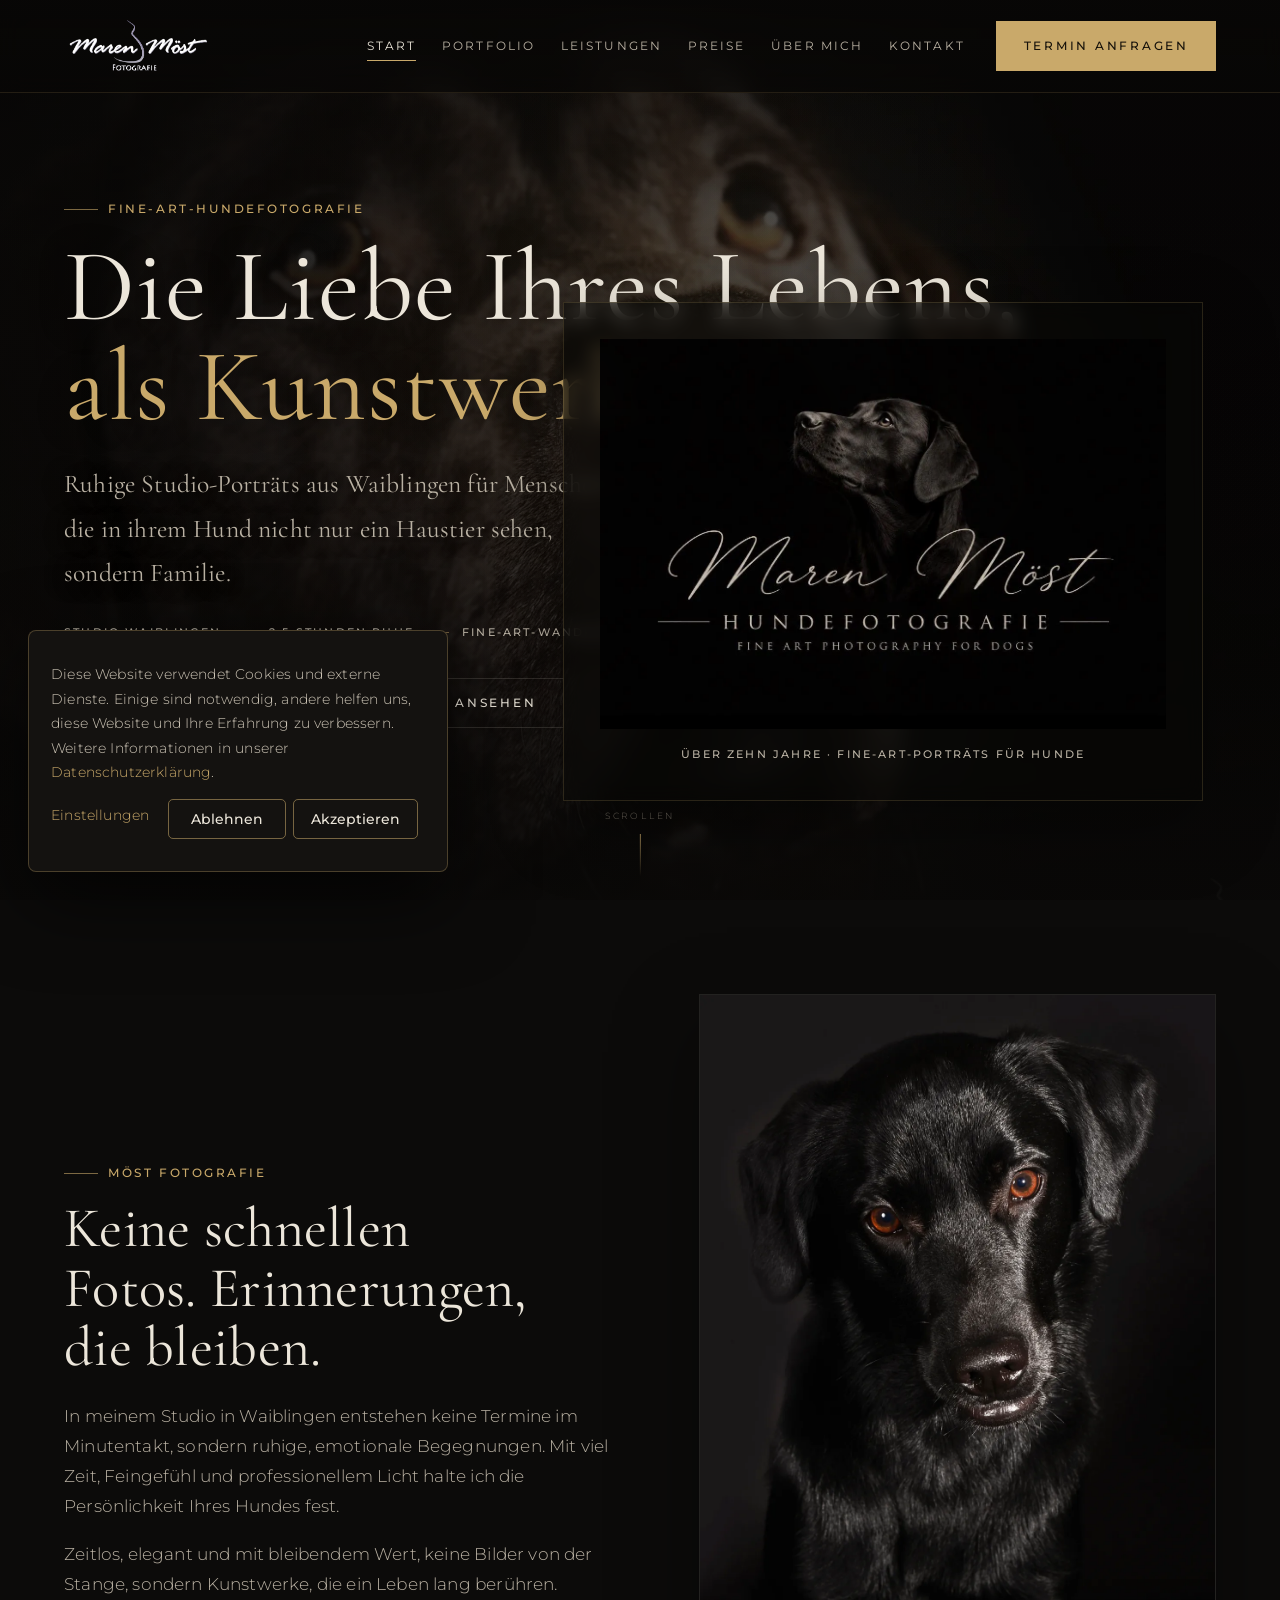
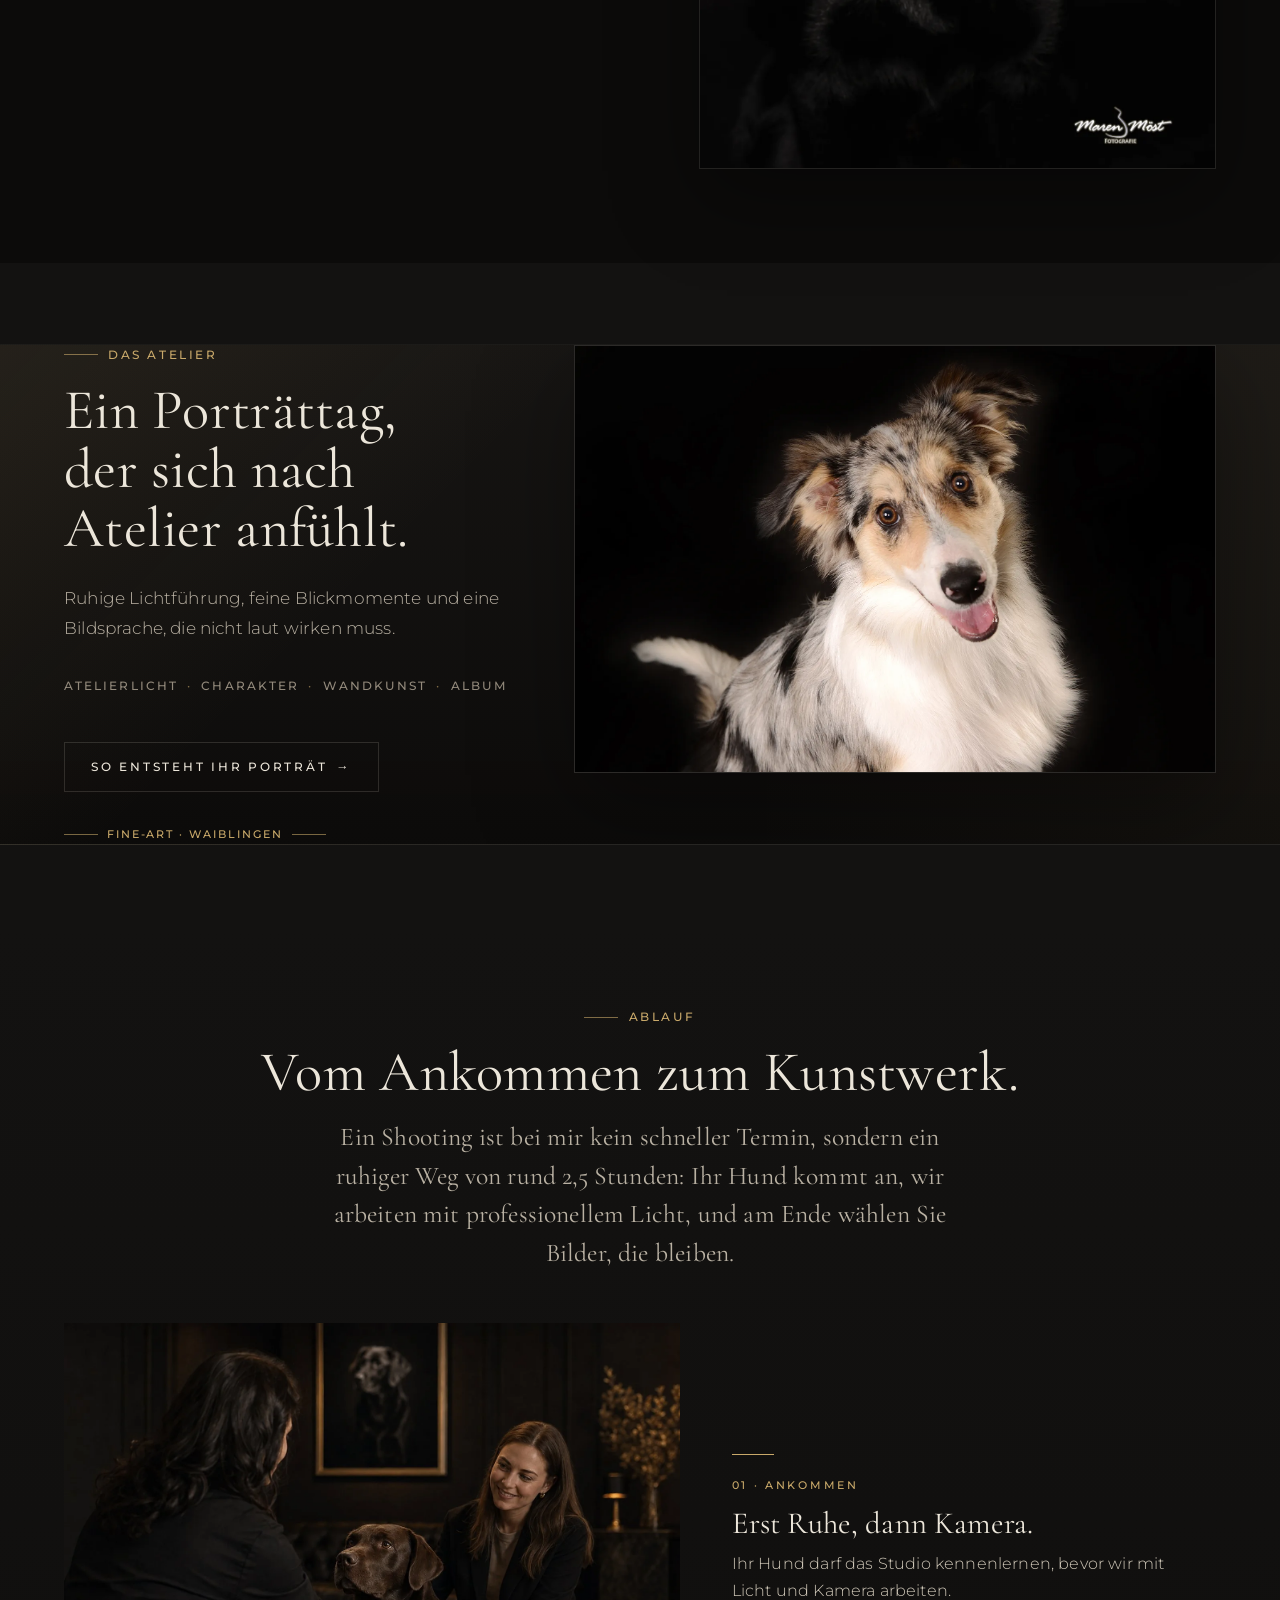
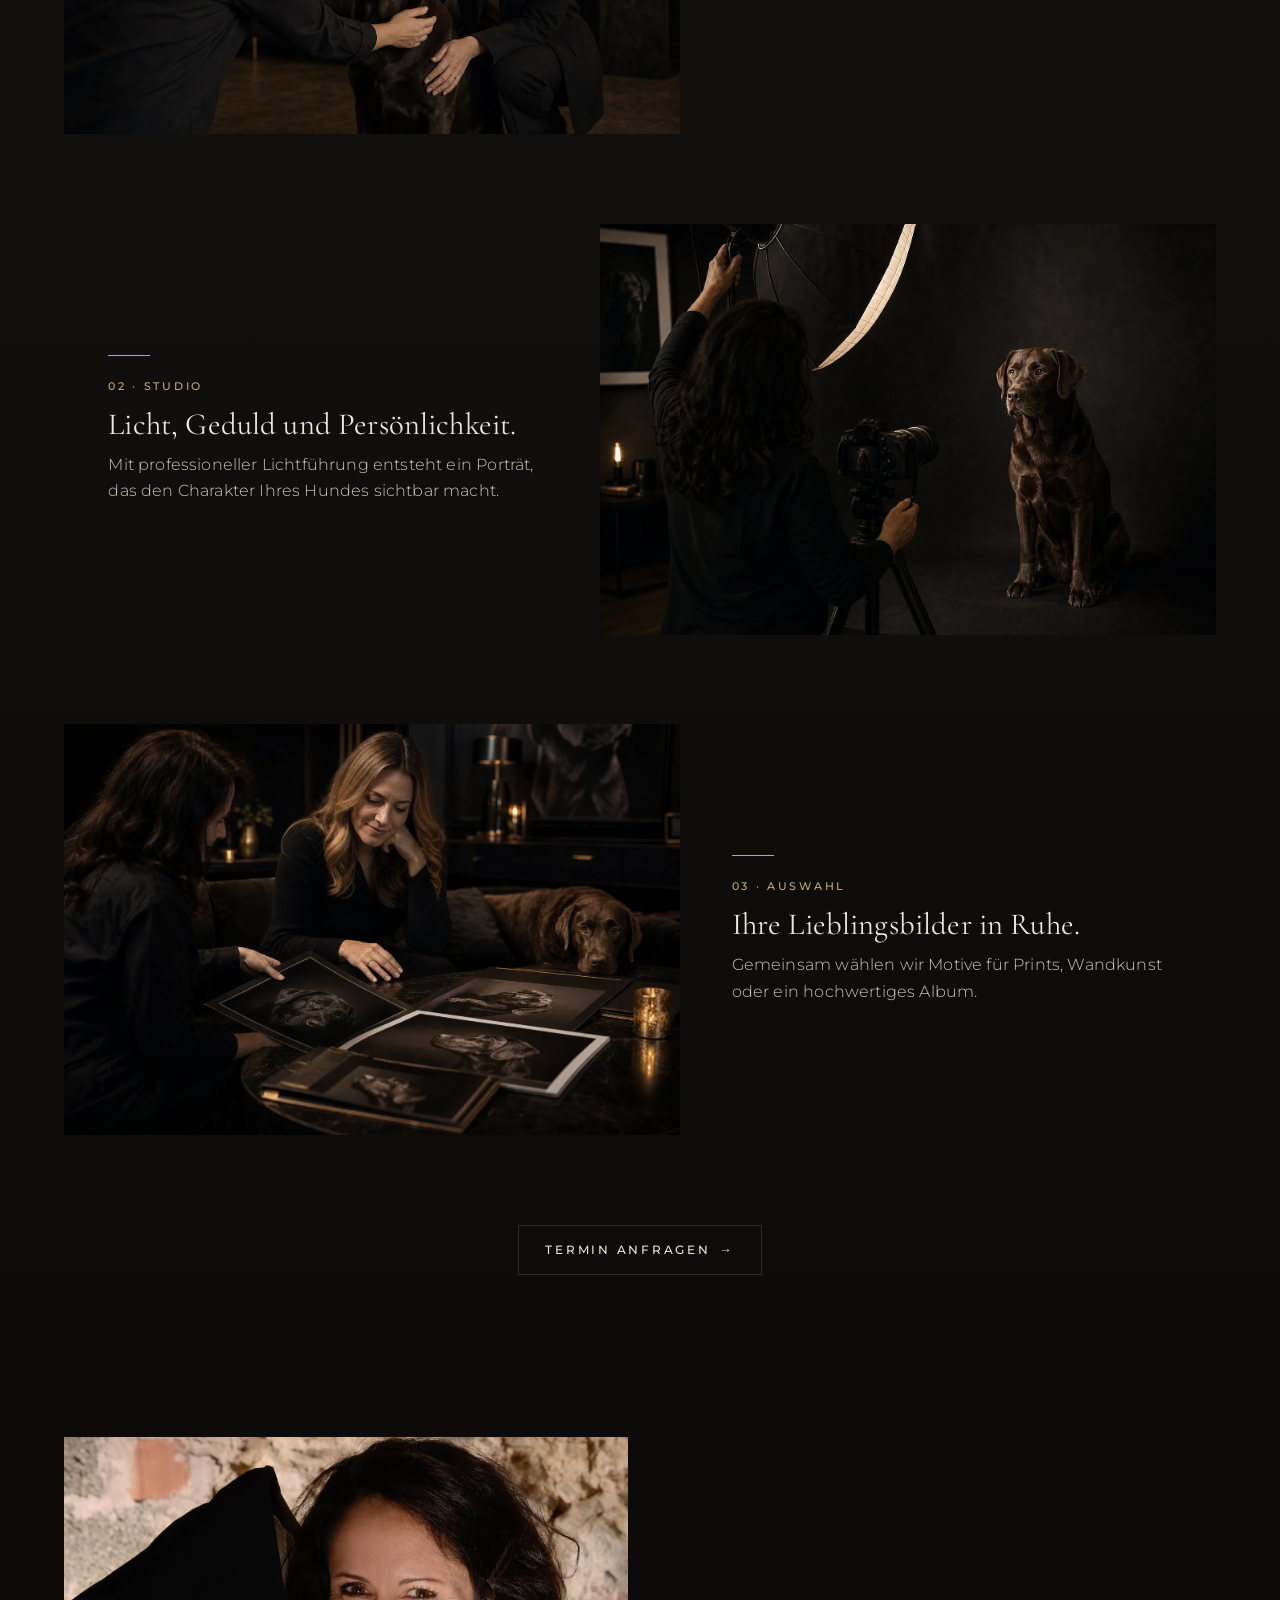
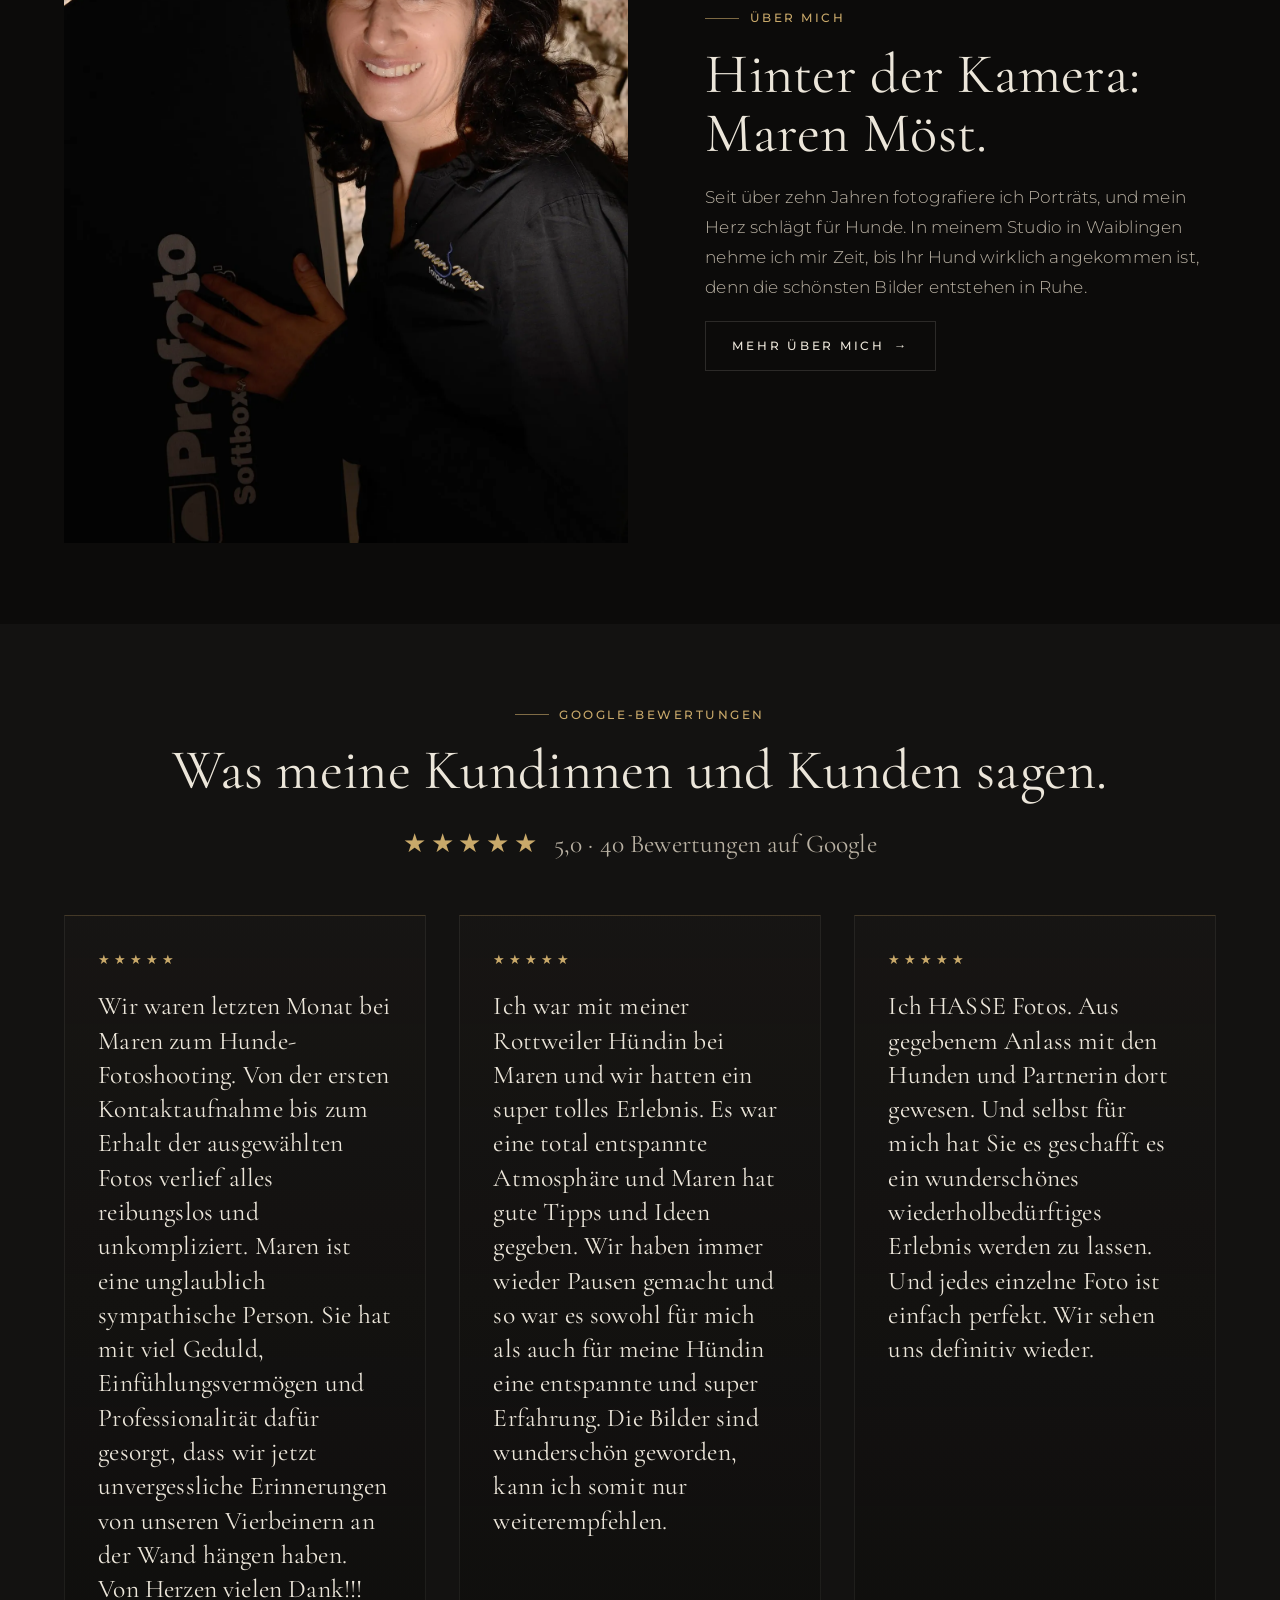
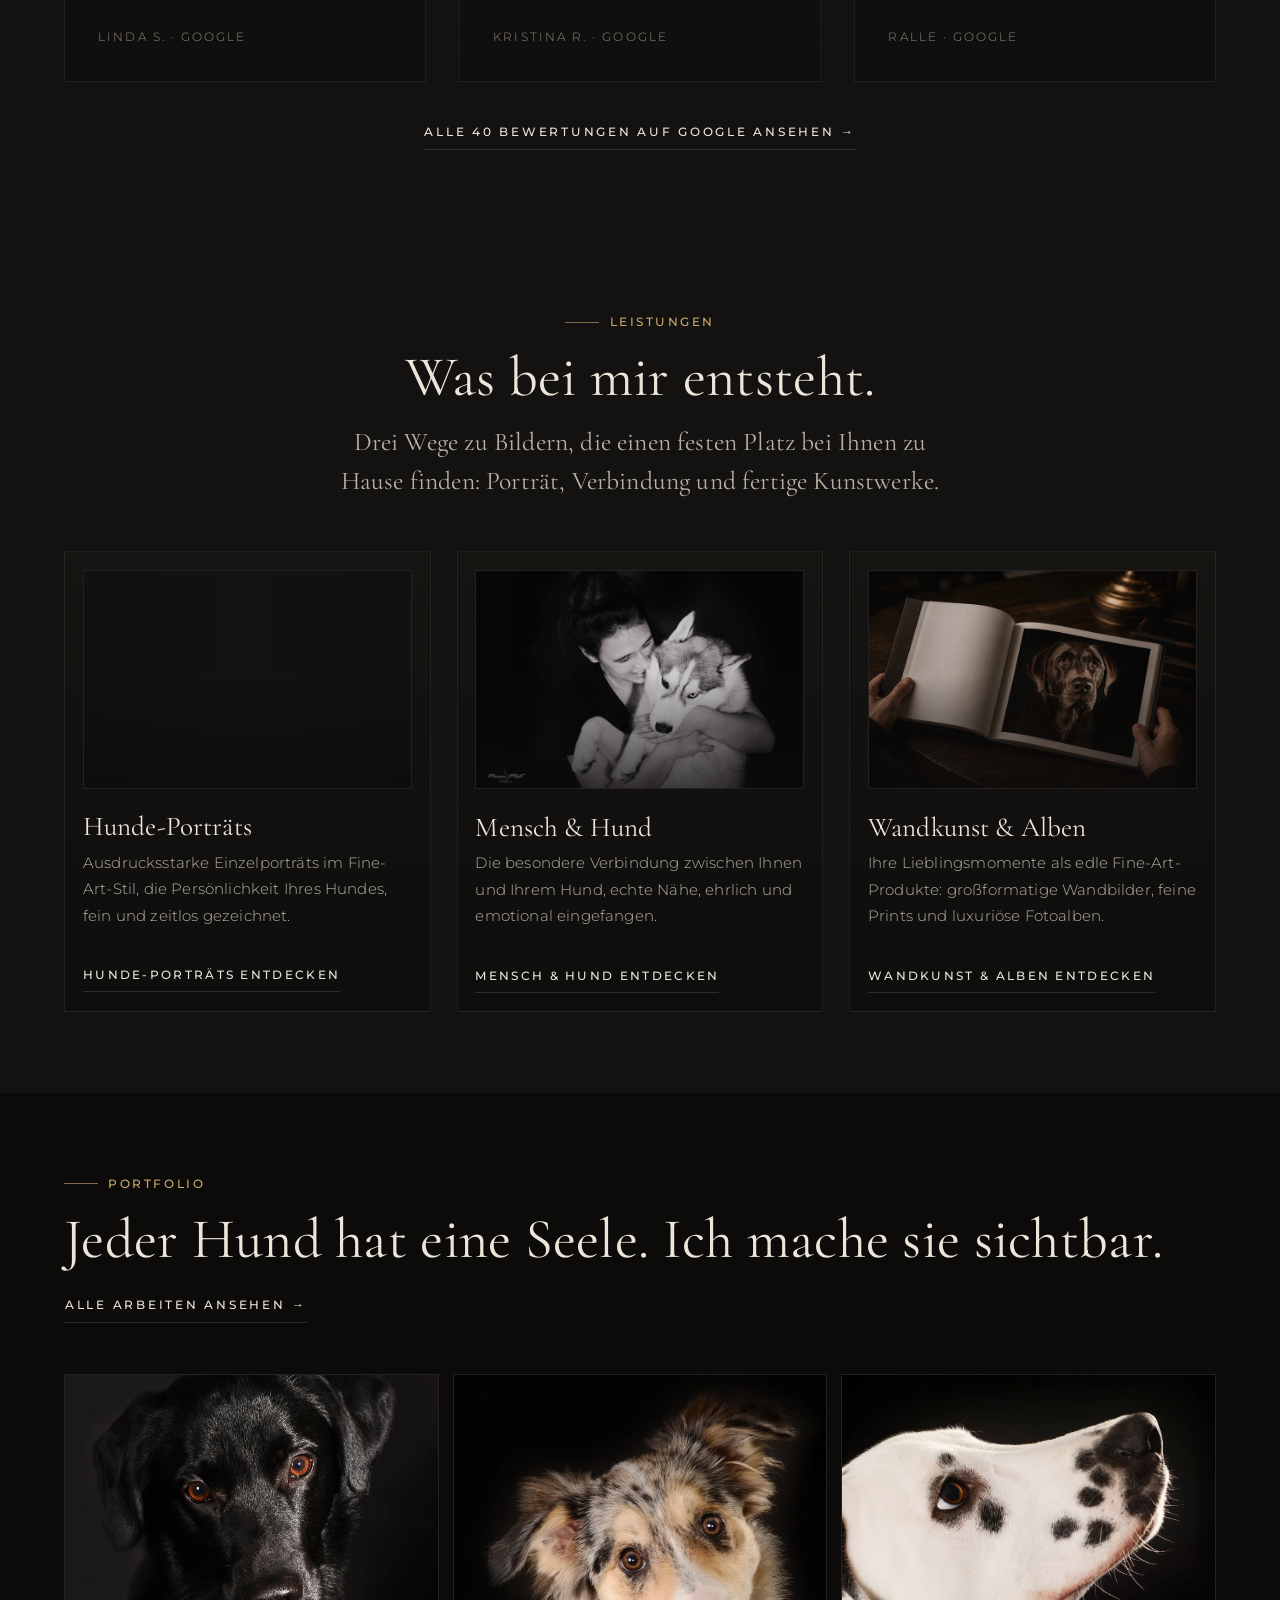
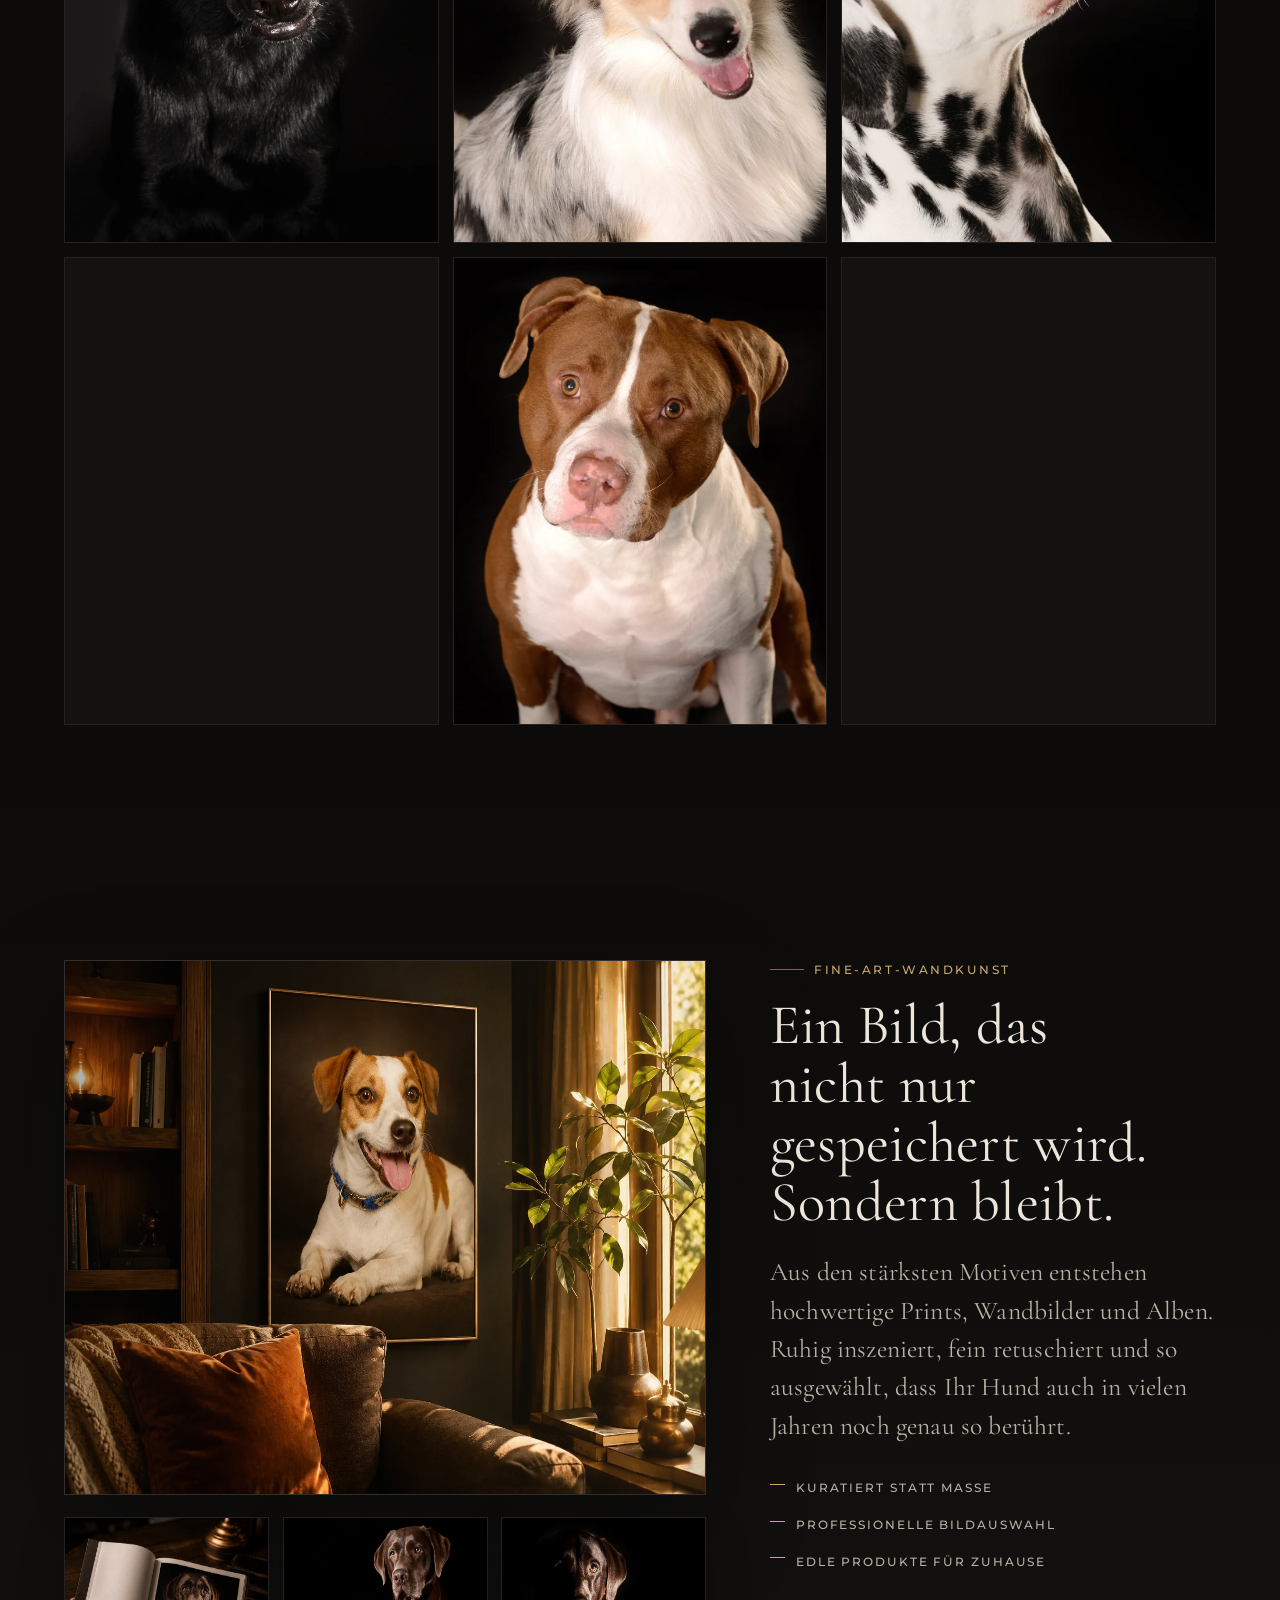
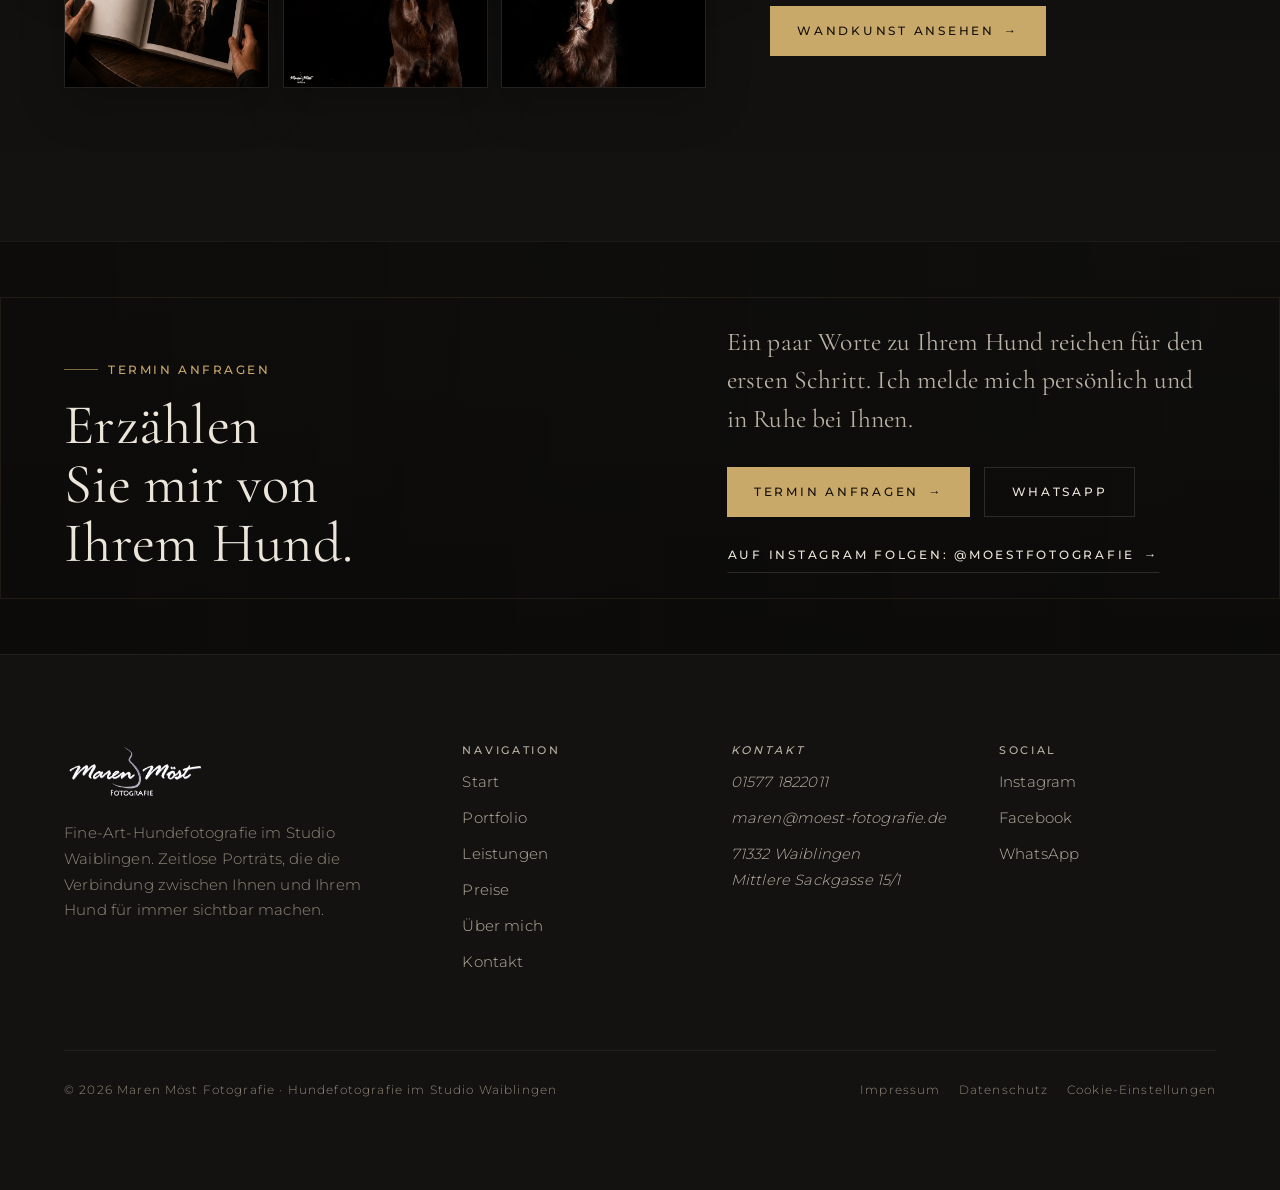
==== index.html @ dff56315 "Fix Cookie-Einstellungen-Link (öffnet Settings-Modal) + Tilt auf Unterseiten-Fotos - Footer-Link "Co" ====
<!DOCTYPE html>
<html lang="de">
<head>
<meta charset="UTF-8" />
<meta name="viewport" content="width=device-width, initial-scale=1" />
<script>if(location.hostname.indexOf("github.io")>-1){var m=document.createElement("meta");m.name="robots";m.content="noindex,nofollow";document.head.appendChild(m);}</script>
<script>document.documentElement.classList.add("js");</script>
<title>Hundefotografie Stuttgart &amp; Waiblingen · Fine-Art · Maren Möst</title>
<meta name="description" content="Exklusive Fine-Art-Hundefotografie im Studio Waiblingen, Raum Stuttgart. Zeitlose, emotionale Studioporträts von Ihnen und Ihrem Hund. Jetzt Termin anfragen." />
<link rel="canonical" href="https://www.moest-hundefotografie.de/" />
<meta property="og:type" content="website" />
<meta property="og:title" content="Hundefotografie Stuttgart &amp; Waiblingen · Fine-Art · Maren Möst" />
<meta property="og:description" content="Exklusive Fine-Art-Hundefotografie im Studio Waiblingen, Raum Stuttgart. Zeitlose, emotionale Studioporträts von Ihnen und Ihrem Hund. Jetzt Termin anfragen." />
<meta property="og:image" content="https://www.moest-hundefotografie.de/images/hero-home-fineart.jpg" />
<meta property="og:url" content="https://www.moest-hundefotografie.de/" />
<meta property="og:locale" content="de_DE" />
<meta property="og:site_name" content="Maren Möst Hundefotografie" />
<link rel="icon" href="images/favicon.webp" />
<link rel="preload" href="fonts/cormorant-400.woff2" as="font" type="font/woff2" crossorigin />
<link rel="preload" href="fonts/montserrat-300.woff2" as="font" type="font/woff2" crossorigin />
<link rel="stylesheet" href="css/fonts.css" />
<link rel="stylesheet" href="css/styles.css" />
<link rel="stylesheet" href="css/klaro.css" media="print" onload="this.media='all'" />
<link rel="stylesheet" href="css/klaro-theme.css" media="print" onload="this.media='all'" />
<script type="application/ld+json">
{
  "@context": "https://schema.org",
  "@type": "ProfessionalService",
  "@id": "https://www.moest-hundefotografie.de/#studio",
  "name": "Maren Möst Hundefotografie",
  "alternateName": "Möst Fotografie",
  "description": "Exklusive Fine-Art-Hundefotografie im Studio Waiblingen, Raum Stuttgart. Zeitlose, emotionale Studioporträts von Ihnen und Ihrem Hund. Jetzt Termin anfragen.",
  "url": "https://www.moest-hundefotografie.de/",
  "image": "https://www.moest-hundefotografie.de/images/hero-home-fineart.jpg",
  "logo": "https://www.moest-hundefotografie.de/images/logo-weiss.png",
  "telephone": "+4915771822011",
  "email": "maren@moest-fotografie.de",
  "currenciesAccepted": "EUR",
  "address": {
    "@type": "PostalAddress",
    "streetAddress": "Mittlere Sackgasse 15/1",
    "postalCode": "71332",
    "addressLocality": "Waiblingen",
    "addressRegion": "Baden-Württemberg",
    "addressCountry": "DE"
  },
  "geo": { "@type": "GeoCoordinates", "latitude": 48.8338171, "longitude": 9.3168838 },
  "areaServed": [
    { "@type": "City", "name": "Waiblingen" },
    { "@type": "City", "name": "Stuttgart" },
    { "@type": "AdministrativeArea", "name": "Rems-Murr-Kreis" }
  ],
  "makesOffer": [
    { "@type": "Offer", "itemOffered": { "@type": "Service", "name": "Fine-Art-Hundeporträt im Studio" } },
    { "@type": "Offer", "itemOffered": { "@type": "Service", "name": "Mensch-&-Hund-Shooting" } },
    { "@type": "Offer", "itemOffered": { "@type": "Product", "name": "Fine-Art-Wandkunst & Alben" } }
  ],
  "knowsAbout": ["Hundefotografie", "Fine-Art-Tierfotografie", "Mensch-Hund-Porträts", "Studiofotografie"],
  "sameAs": [
    "https://www.instagram.com/moestfotografie/",
    "https://www.facebook.com/moest.fotografie",
    "https://www.google.com/maps?cid=14588911983621705267"
  ],
  "founder": {
    "@type": "Person",
    "name": "Maren Möst",
    "jobTitle": "Fotografin",
    "image": "https://www.moest-hundefotografie.de/images/maren-real-softbox-web.jpg",
    "sameAs": ["https://www.instagram.com/moestfotografie/"]
  }
}
</script>
<script type="application/ld+json">
{
  "@context": "https://schema.org",
  "@type": "ImageGallery",
  "name": "Fine-Art-Hundefotografie Portfolio – Maren Möst",
  "about": "Fine-Art-Studioporträts von Hunden aus dem Studio Waiblingen",
  "url": "https://www.moest-hundefotografie.de/portfolio.html",
  "image": [
    "https://www.moest-hundefotografie.de/images/dog-07.jpg",
    "https://www.moest-hundefotografie.de/images/dog-58.jpg",
    "https://www.moest-hundefotografie.de/images/dog-56.jpg",
    "https://www.moest-hundefotografie.de/images/dog-52.jpg",
    "https://www.moest-hundefotografie.de/images/dog-57.jpg",
    "https://www.moest-hundefotografie.de/images/dog-49.jpg"
  ]
}
</script>
</head>
<body class="theme-noir">
  <a class="skip-link" href="#hero">Zum Inhalt springen</a>
  <header class="site-header" data-site-header>
    <a class="site-header__logo" href="index.html" aria-label="Maren Möst Hundefotografie, Startseite">
      <picture><source srcset="images/logo-weiss.webp" type="image/webp" /><img class="nav__brand-mark" src="images/logo-weiss.png" alt="Maren Möst Fotografie" width="392" height="146" /></picture>
    </a>
    <nav class="site-nav" aria-label="Hauptnavigation">
      <ul class="site-nav__list">
        <li class="site-nav__item"><a class="nav__link is-active" href="index.html" aria-current="page">Start</a></li>
        <li class="site-nav__item"><a class="nav__link" href="portfolio.html">Portfolio</a></li>
        <li class="site-nav__item"><a class="nav__link" href="leistungen.html">Leistungen</a></li>
        <li class="site-nav__item"><a class="nav__link" href="preise.html">Preise</a></li>
        <li class="site-nav__item"><a class="nav__link" href="ueber-mich.html">Über mich</a></li>
        <li class="site-nav__item"><a class="nav__link" href="kontakt.html">Kontakt</a></li>
      </ul>
      <a class="button button--primary site-nav__cta" href="kontakt.html">Termin anfragen</a>
    </nav>
    <button class="nav-toggle" type="button" data-nav-toggle aria-label="Menü öffnen" aria-expanded="false">
      <span class="nav-toggle__bar"></span><span class="nav-toggle__bar"></span><span class="nav-toggle__bar"></span>
    </button>
  </header>

  <nav class="nav-drawer" data-nav-drawer aria-label="Mobile Navigation">
      <a class="nav-drawer__link" href="index.html">Start</a>
      <a class="nav-drawer__link" href="portfolio.html">Portfolio</a>
      <a class="nav-drawer__link" href="leistungen.html">Leistungen</a>
      <a class="nav-drawer__link" href="preise.html">Preise</a>
      <a class="nav-drawer__link" href="ueber-mich.html">Über mich</a>
      <a class="nav-drawer__link" href="kontakt.html">Kontakt</a>
    <a class="button button--primary nav-drawer__cta" href="kontakt.html">Termin anfragen</a>
  </nav>

  <main class="page page--home">
  <section id="hero" class="section section--hero hero" data-block="hero">
    <div class="hero__content">
      <p class="label" data-reveal>Fine-Art-Hundefotografie</p>
      <h1 class="hero__title" data-reveal data-reveal-delay="1">Die Liebe Ihres Lebens,<br /><span class="accent">als Kunstwerk.</span></h1>
      <p class="hero__lead" data-reveal data-reveal-delay="2">Ruhige Studio-Porträts aus Waiblingen für Menschen, die in ihrem Hund nicht nur ein Haustier sehen, sondern Familie.</p>
      <div class="hero__meta" data-reveal data-reveal-delay="2" aria-label="Studio Merkmale">
        <span>Studio Waiblingen</span>
        <span>2,5 Stunden Ruhe</span>
        <span>Fine-Art-Wandkunst</span>
      </div>
      <div class="hero__actions" data-reveal data-reveal-delay="3">
        <a class="button button--primary" href="kontakt.html">Termin anfragen <span class="button__arrow" aria-hidden="true">→</span></a>
        <a class="button button--ghost" href="portfolio.html">Portfolio ansehen</a>
      </div>
    </div>
    <div class="hero__brand-card" data-reveal data-reveal-delay="2" aria-label="Maren Möst Hundefotografie">
      <picture><source srcset="images/hero-banner.webp" type="image/webp" /><img fetchpriority="high" class="hero__brand-logo" src="images/hero-banner.jpg" alt="Maren Möst Hundefotografie – Fine Art Photography for Dogs" width="1170" height="807" data-seo-primary /></picture>
      <p>Über zehn Jahre · Fine-Art-Porträts für Hunde</p>
    </div>
    <div class="hero__cue" aria-hidden="true"><span>Scrollen</span><span class="hero__cue-bar"></span></div>
  </section>

  <section id="intro" class="section section--intro" data-block="intro">
    <div class="shell intro-card">
      <div class="intro-card__copy" data-reveal>
        <p class="label">Möst Fotografie</p>
        <h2 class="section-head__title">Keine schnellen Fotos. <span class="accent">Erinnerungen, die bleiben.</span></h2>
        <p>In meinem Studio in Waiblingen entstehen keine Termine im Minutentakt, sondern ruhige, emotionale Begegnungen. Mit viel Zeit, Feingefühl und professionellem Licht halte ich die Persönlichkeit Ihres Hundes fest.</p>
        <p>Zeitlos, elegant und mit bleibendem Wert, keine Bilder von der Stange, sondern Kunstwerke, die ein Leben lang berühren.</p>
      </div>
      <figure class="media media--zoom intro-card__media" data-reveal data-reveal-delay="1" aria-label="Fine-Art-Hundeporträt">
        <picture><source srcset="images/dog-07.webp" type="image/webp" /><img loading="lazy" class="media__img" src="images/dog-07.jpg" alt="Schwarzer Hund mit ruhigem, direktem Blick im Fine-Art-Studiolicht" width="1200" height="1800" decoding="async" /></picture>
      </figure>
    </div>
  </section>

  <section id="signature" class="section section--signature section--soft" data-block="signature">
    <div class="shell lux-panel" data-reveal>
      <div class="lux-panel__grid">
        <div class="lux-panel__copy">
          <p class="label">Das Atelier</p>
          <h2 class="section-head__title">Ein Porträttag, der sich <span class="accent">nach Atelier anfühlt.</span></h2>
          <p class="lux-panel__lede">Ruhige Lichtführung, feine Blickmomente und eine Bildsprache, die nicht laut wirken muss.</p>
          <p class="sig-keywords" aria-label="Atelier-Merkmale">Atelierlicht <span aria-hidden="true">·</span> Charakter <span aria-hidden="true">·</span> Wandkunst <span aria-hidden="true">·</span> Album</p>
          <div class="lux-panel__foot">
            <a class="button button--ghost" href="leistungen.html">So entsteht Ihr Porträt <span class="button__arrow" aria-hidden="true">→</span></a>
            <span class="lux-panel__seal">Fine-Art · Waiblingen</span>
          </div>
        </div>
        <div class="lux-panel__media" aria-label="Fine-Art-Studioporträt">
          <figure class="media media--zoom lux-panel__frame lux-panel__frame--main" style="overflow:hidden">
            <picture><source srcset="images/dog-58.webp" type="image/webp" /><img loading="lazy" class="media__img" src="images/dog-58.jpg" alt="Hund mit hellem Fell im Fine-Art-Studiolicht" width="1800" height="1197" decoding="async" /></picture>
          </figure>
        </div>
      </div>
    </div>
  </section>

  <section id="experience" class="section section--experience section--soft" data-block="experience">
    <div class="shell">
      <div class="section__head section__head--center" data-reveal>
        <p class="label label--center">Ablauf</p>
        <h2 class="section-head__title">Vom Ankommen <span class="accent">zum Kunstwerk.</span></h2>
        <p class="section-head__text">Ein Shooting ist bei mir kein schneller Termin, sondern ein ruhiger Weg von rund 2,5 Stunden: Ihr Hund kommt an, wir arbeiten mit professionellem Licht, und am Ende wählen Sie Bilder, die bleiben.</p>
      </div>
      <div class="experience__grid" data-collection="experience">
        <article class="experience-step" data-reveal>
          <figure class="media media--zoom experience-step__media" style="overflow:hidden">
            <picture><source srcset="images/scene-arrival.webp" type="image/webp" /><img loading="lazy" class="media__img" src="images/scene-arrival.jpg" alt="Ruhiger Ankommensmoment im dunklen Studio mit Hund und Kundin" width="1537" height="1023" decoding="async" style="object-fit:cover;object-position:50% 50%" /></picture>
          </figure>
          <div class="experience-step__body">
            <p class="experience-step__kicker">01 · Ankommen</p>
            <h3 class="experience-step__title">Erst Ruhe, dann Kamera.</h3>
            <p class="experience-step__text">Ihr Hund darf das Studio kennenlernen, bevor wir mit Licht und Kamera arbeiten.</p>
          </div>
        </article>
        <article class="experience-step experience-step--reverse" data-reveal data-reveal-delay="1">
          <figure class="media media--zoom experience-step__media" style="overflow:hidden">
            <picture><source srcset="images/scene-session.webp" type="image/webp" /><img loading="lazy" class="media__img" src="images/scene-session.jpg" alt="Fine-Art-Hundeshooting im Studio mit Softbox und Kamera" width="1537" height="1023" decoding="async" style="object-fit:cover;object-position:50% 50%" /></picture>
          </figure>
          <div class="experience-step__body">
            <p class="experience-step__kicker">02 · Studio</p>
            <h3 class="experience-step__title">Licht, Geduld und Persönlichkeit.</h3>
            <p class="experience-step__text">Mit professioneller Lichtführung entsteht ein Porträt, das den Charakter Ihres Hundes sichtbar macht.</p>
          </div>
        </article>
        <article class="experience-step" data-reveal data-reveal-delay="2">
          <figure class="media media--zoom experience-step__media" style="overflow:hidden">
            <picture><source srcset="images/scene-selection.webp" type="image/webp" /><img loading="lazy" class="media__img" src="images/scene-selection.jpg" alt="Gemeinsame Bildauswahl mit Fine-Art-Hundeporträts und Album" width="1538" height="1023" decoding="async" style="object-fit:cover;object-position:50% 50%" /></picture>
          </figure>
          <div class="experience-step__body">
            <p class="experience-step__kicker">03 · Auswahl</p>
            <h3 class="experience-step__title">Ihre Lieblingsbilder in Ruhe.</h3>
            <p class="experience-step__text">Gemeinsam wählen wir Motive für Prints, Wandkunst oder ein hochwertiges Album.</p>
          </div>
        </article>
      </div>
      <div class="experience__foot" data-reveal data-reveal-delay="3">
        <a class="button button--ghost" href="kontakt.html">Termin anfragen <span class="button__arrow" aria-hidden="true">→</span></a>
      </div>
    </div>
  </section>

  <section id="about-teaser" class="section section--about-teaser" data-block="about-teaser">
    <div class="shell split split--narrow">
      <figure class="media media--zoom" data-reveal style="aspect-ratio:4/5;overflow:hidden" aria-label="Maren Möst, Hundefotografin">
        <picture><source srcset="images/maren-real-softbox-web.webp" type="image/webp" /><img loading="lazy" class="media__img" src="images/maren-real-softbox-web.jpg" alt="Maren Möst, Hundefotografin aus Waiblingen, im Studio" width="1400" height="2105" decoding="async" style="object-fit:cover;object-position:56% 20%" /></picture>
      </figure>
      <div data-reveal data-reveal-delay="1">
        <p class="label">Über mich</p>
        <h2 class="section-head__title">Hinter der Kamera: <span class="accent">Maren Möst.</span></h2>
        <p>Seit über zehn Jahren fotografiere ich Porträts, und mein Herz schlägt für Hunde. In meinem Studio in Waiblingen nehme ich mir Zeit, bis Ihr Hund wirklich angekommen ist, denn die schönsten Bilder entstehen in Ruhe.</p>
        <a class="button button--ghost" href="ueber-mich.html">Mehr über mich <span class="button__arrow" aria-hidden="true">→</span></a>
      </div>
    </div>
  </section>

  <section id="testimonials" class="section section--testimonials section--soft" data-block="testimonials">
    <div class="shell">
      <div class="section__head section__head--center" data-reveal>
        <p class="label label--center">Google-Bewertungen</p>
        <h2 class="section-head__title">Was meine Kundinnen und Kunden <span class="accent">sagen.</span></h2>
        <p class="section-head__text"><span aria-hidden="true" style="color:var(--color-accent);letter-spacing:.18em">★★★★★</span>&nbsp;&nbsp;5,0 · 40 Bewertungen auf Google</p>
      </div>
      <div class="testimonials__grid" data-collection="testimonials">
        <blockquote class="testimonial" data-reveal>
          <p class="testimonial__stars"><span aria-hidden="true">★★★★★</span><span class="sr-only">5 von 5 Sternen</span></p>
          <p class="testimonial__quote">Wir waren letzten Monat bei Maren zum Hunde-Fotoshooting. Von der ersten Kontaktaufnahme bis zum Erhalt der ausgewählten Fotos verlief alles reibungslos und unkompliziert. Maren ist eine unglaublich sympathische Person. Sie hat mit viel Geduld, Einfühlungsvermögen und Professionalität dafür gesorgt, dass wir jetzt unvergessliche Erinnerungen von unseren Vierbeinern an der Wand hängen haben. Von Herzen vielen Dank!!!</p>
          <footer class="testimonial__meta">Linda S. · Google</footer>
        </blockquote>
        <blockquote class="testimonial" data-reveal data-reveal-delay="1">
          <p class="testimonial__stars"><span aria-hidden="true">★★★★★</span><span class="sr-only">5 von 5 Sternen</span></p>
          <p class="testimonial__quote">Ich war mit meiner Rottweiler Hündin bei Maren und wir hatten ein super tolles Erlebnis. Es war eine total entspannte Atmosphäre und Maren hat gute Tipps und Ideen gegeben. Wir haben immer wieder Pausen gemacht und so war es sowohl für mich als auch für meine Hündin eine entspannte und super Erfahrung. Die Bilder sind wunderschön geworden, kann ich somit nur weiterempfehlen.</p>
          <footer class="testimonial__meta">Kristina R. · Google</footer>
        </blockquote>
        <blockquote class="testimonial" data-reveal data-reveal-delay="2">
          <p class="testimonial__stars"><span aria-hidden="true">★★★★★</span><span class="sr-only">5 von 5 Sternen</span></p>
          <p class="testimonial__quote">Ich HASSE Fotos. Aus gegebenem Anlass mit den Hunden und Partnerin dort gewesen. Und selbst für mich hat Sie es geschafft es ein wunderschönes wiederholbedürftiges Erlebnis werden zu lassen. Und jedes einzelne Foto ist einfach perfekt. Wir sehen uns definitiv wieder.</p>
          <footer class="testimonial__meta">Ralle · Google</footer>
        </blockquote>
      </div>
      <p class="section__note" data-reveal style="text-align:center"><a class="button button--text" href="https://www.google.com/maps?cid=14588911983621705267" target="_blank" rel="noopener noreferrer">Alle 40 Bewertungen auf Google ansehen →</a></p>
    </div>
  </section>

  <section id="services" class="section section--services section--soft" data-block="services">
    <div class="shell">
      <div class="section__head section__head--center" data-reveal>
        <p class="label label--center">Leistungen</p>
        <h2 class="section-head__title">Was bei mir entsteht.</h2>
        <p class="section-head__text">Drei Wege zu Bildern, die einen festen Platz bei Ihnen zu Hause finden: Porträt, Verbindung und fertige Kunstwerke.</p>
      </div>
      <div class="services__grid" data-collection="services">
        <article class="service-card" data-reveal>
          <figure class="media media--zoom" style="aspect-ratio:1.5038;overflow:hidden"><picture><source srcset="images/dog-52.webp" type="image/webp" /><img loading="lazy" class="media__img" src="images/dog-52.jpg" alt="Ausdrucksstarkes Fine-Art-Porträt eines Hundes vor dunklem Hintergrund" width="1800" height="1197" decoding="async" /></picture></figure>
          <h3 class="service-card__title">Hunde-Porträts</h3>
          <p class="service-card__sub">Ausdrucksstarke Einzelporträts im Fine-Art-Stil, die Persönlichkeit Ihres Hundes, fein und zeitlos gezeichnet.</p>          <a class="service-card__link" href="leistungen.html">Hunde-Porträts entdecken</a>
        </article>
        <article class="service-card service-card--featured" data-reveal data-reveal-delay="1">
          <figure class="media media--zoom" style="aspect-ratio:1.5000;overflow:hidden"><picture><source srcset="images/dog-50.webp" type="image/webp" /><img loading="lazy" class="media__img" src="images/dog-50.jpg" alt="Maren begleitet einen Hund im Studio, inniger Schwarz-Weiß-Moment" width="1800" height="1200" decoding="async" /></picture></figure>
          <h3 class="service-card__title">Mensch &amp; Hund</h3>
          <p class="service-card__sub">Die besondere Verbindung zwischen Ihnen und Ihrem Hund, echte Nähe, ehrlich und emotional eingefangen.</p>          <a class="service-card__link" href="leistungen.html">Mensch &amp; Hund entdecken</a>
        </article>
        <article class="service-card" data-reveal data-reveal-delay="2">
          <figure class="media media--zoom" style="aspect-ratio:1.5000;overflow:hidden"><picture><source srcset="images/wandkunst-album.webp" type="image/webp" /><img loading="lazy" class="media__img" src="images/wandkunst-album.jpg" alt="Luxuriöses Fine-Art-Fotoalbum mit Hundeporträt" width="1536" height="1024" decoding="async" /></picture></figure>
          <h3 class="service-card__title">Wandkunst &amp; Alben</h3>
          <p class="service-card__sub">Ihre Lieblingsmomente als edle Fine-Art-Produkte: großformatige Wandbilder, feine Prints und luxuriöse Fotoalben.</p>          <a class="service-card__link" href="leistungen.html">Wandkunst &amp; Alben entdecken</a>
        </article>
      </div>
    </div>
  </section>

  <section id="portfolio" class="section section--portfolio" data-block="portfolio">
    <div class="shell">
      <div class="section__head section__head--row" data-reveal>
        <div>
          <p class="label">Portfolio</p>
          <h2 class="section-head__title">Jeder Hund hat eine Seele. <span class="accent">Ich mache sie sichtbar.</span></h2>
        </div>
        <a class="button button--text" href="portfolio.html">Alle Arbeiten ansehen →</a>
      </div>
      <a class="portfolio-teaser" href="portfolio.html" data-reveal aria-label="Alle Arbeiten im Portfolio ansehen">
        <div class="portfolio-teaser__grid" data-collection="portfolio">
          <figure class="portfolio-teaser__tile"><picture><source srcset="images/dog-07.webp" type="image/webp" /><img loading="lazy" src="images/dog-07.jpg" alt="Schwarzer Hund im Fine-Art-Studioporträt" width="1200" height="1800" decoding="async" /></picture></figure>
          <figure class="portfolio-teaser__tile"><picture><source srcset="images/dog-58.webp" type="image/webp" /><img loading="lazy" src="images/dog-58.jpg" alt="Hund im Fine-Art-Studioporträt" width="1800" height="1197" decoding="async" /></picture></figure>
          <figure class="portfolio-teaser__tile"><picture><source srcset="images/dog-56.webp" type="image/webp" /><img loading="lazy" src="images/dog-56.jpg" alt="Hundeporträt auf dunklem Hintergrund" width="1800" height="1197" decoding="async" /></picture></figure>
          <figure class="portfolio-teaser__tile"><picture><source srcset="images/dog-52.webp" type="image/webp" /><img loading="lazy" src="images/dog-52.jpg" alt="Hund vor dunklem Hintergrund" width="1800" height="1197" decoding="async" /></picture></figure>
          <figure class="portfolio-teaser__tile"><picture><source srcset="images/dog-57.webp" type="image/webp" /><img loading="lazy" src="images/dog-57.jpg" alt="Hundeporträt mit aufmerksamem Blick vor schwarzem Studiohintergrund" width="1800" height="1197" decoding="async" /></picture></figure>
          <figure class="portfolio-teaser__tile"><picture><source srcset="images/dog-49.webp" type="image/webp" /><img loading="lazy" src="images/dog-49.jpg" alt="Hund im warmen Studiolicht" width="1800" height="1200" decoding="async" /></picture></figure>
        </div>
        <span class="portfolio-teaser__overlay"><span class="button button--primary portfolio-teaser__cta">Alle Arbeiten ansehen <span class="button__arrow" aria-hidden="true">→</span></span></span>
      </a>
    </div>
  </section>

  <section id="artwork" class="section section--artwork section--soft" data-block="artwork">
    <div class="shell artwork-showcase">
      <div class="artwork-showcase__media" data-reveal>
        <figure class="media media--zoom artwork-showcase__hero" style="aspect-ratio:1.2;overflow:hidden"><picture><source srcset="images/wandkunst-wall.webp" type="image/webp" /><img loading="lazy" class="media__img" src="images/wandkunst-wall.jpg" alt="Gerahmtes Fine-Art-Hundeporträt als Wandbild in einem warmen Wohnzimmer" width="1536" height="1024" decoding="async" /></picture></figure>
        <div class="artwork-strip" aria-label="Fine-Art-Produkte">
          <figure class="media media--zoom artwork-strip__item" style="aspect-ratio:1.2;overflow:hidden"><picture><source srcset="images/wandkunst-album.webp" type="image/webp" /><img loading="lazy" class="media__img" src="images/wandkunst-album.jpg" alt="Hochwertiges Fine-Art-Fotoalbum mit Hundeporträt, in den Händen gehalten" width="1536" height="1024" decoding="async" /></picture></figure>
          <figure class="media media--zoom artwork-strip__item" style="aspect-ratio:1.2;overflow:hidden"><picture><source srcset="images/dog-04.webp" type="image/webp" /><img loading="lazy" class="media__img" src="images/dog-04.jpg" alt="Hundeporträt im tiefen Fine-Art-Studiolicht" width="1800" height="1200" decoding="async" /></picture></figure>
          <figure class="media media--zoom artwork-strip__item" style="aspect-ratio:1.2;overflow:hidden"><picture><source srcset="images/dog-19.webp" type="image/webp" /><img loading="lazy" class="media__img" src="images/dog-19.jpg" alt="Ausdrucksstarkes Hundeporträt vor schwarzem Hintergrund" width="1800" height="1200" decoding="async" /></picture></figure>
        </div>
      </div>
      <div class="artwork-showcase__copy" data-reveal data-reveal-delay="1">
        <p class="label">Fine-Art-Wandkunst</p>
        <h2 class="section-head__title">Ein Bild, das nicht nur gespeichert wird.<br /><span class="accent">Sondern bleibt.</span></h2>
        <p class="section-head__text">Aus den stärksten Motiven entstehen hochwertige Prints, Wandbilder und Alben. Ruhig inszeniert, fein retuschiert und so ausgewählt, dass Ihr Hund auch in vielen Jahren noch genau so berührt.</p>
        <ul class="artwork-notes" aria-label="Fine-Art-Merkmale">
          <li>Kuratiert statt Masse</li>
          <li>Professionelle Bildauswahl</li>
          <li>Edle Produkte für Zuhause</li>
        </ul>
        <a class="button button--primary" href="preise.html">Wandkunst ansehen <span class="button__arrow" aria-hidden="true">→</span></a>
      </div>
    </div>
  </section>

  <section id="contact" class="section section--contact-cta" data-block="contact">
    <div class="shell contact-cta" data-reveal>
      <div>
        <p class="label">Termin anfragen</p>
        <h2 class="section-head__title">Erzählen Sie mir von <span class="accent">Ihrem Hund.</span></h2>
      </div>
      <div class="contact-cta__body">
        <p class="section-head__text">Ein paar Worte zu Ihrem Hund reichen für den ersten Schritt. Ich melde mich persönlich und in Ruhe bei Ihnen.</p>
        <div class="contact-cta__actions">
          <a class="button button--primary" href="kontakt.html">Termin anfragen <span class="button__arrow" aria-hidden="true">→</span></a>
          <a class="button button--ghost" href="https://wa.me/491772028979" target="_blank" rel="noopener noreferrer">WhatsApp</a>
        </div>
        <p class="contact-cta__social"><a class="button button--text" href="https://www.instagram.com/moestfotografie/" target="_blank" rel="noopener noreferrer">Auf Instagram folgen: @moestfotografie <span class="button__arrow" aria-hidden="true">→</span></a></p>
      </div>
    </div>
  </section>

  <div class="mobile-cta" data-mobile-cta aria-label="Schnellkontakt">
    <a class="mobile-cta__btn mobile-cta__btn--ghost" href="tel:+4915771822011">Anrufen</a>
    <a class="mobile-cta__btn mobile-cta__btn--primary" href="kontakt.html">Termin anfragen</a>
  </div>
  </main>
  <footer class="footer">
    <div class="shell">
      <div class="footer__grid">
        <div class="footer__brand">
          <picture><source srcset="images/logo-weiss.webp" type="image/webp" /><img class="footer__logo" src="images/logo-weiss.png" alt="Maren Möst Fotografie" width="392" height="146" /></picture>
          <p class="footer__tagline">Fine-Art-Hundefotografie im Studio Waiblingen. Zeitlose Porträts, die die Verbindung zwischen Ihnen und Ihrem Hund für immer sichtbar machen.</p>
        </div>
        <nav class="footer__col" aria-label="Footer-Navigation">
          <h2 class="footer__col-title">Navigation</h2>
          <a class="footer__link" href="index.html">Start</a>
          <a class="footer__link" href="portfolio.html">Portfolio</a>
          <a class="footer__link" href="leistungen.html">Leistungen</a>
          <a class="footer__link" href="preise.html">Preise</a>
          <a class="footer__link" href="ueber-mich.html">Über mich</a>
          <a class="footer__link" href="kontakt.html">Kontakt</a>
        </nav>
        <address class="footer__col">
          <h2 class="footer__col-title">Kontakt</h2>
          <a class="footer__link" href="tel:+4915771822011">01577 1822011</a>
          <a class="footer__link" href="mailto:maren@moest-fotografie.de">maren@moest-fotografie.de</a>
          <span class="footer__link">71332 Waiblingen<br />Mittlere Sackgasse 15/1</span>
        </address>
        <nav class="footer__col" aria-label="Social Media">
          <h2 class="footer__col-title">Social</h2>
          <a class="footer__link" href="https://www.instagram.com/moestfotografie/" target="_blank" rel="noopener noreferrer">Instagram</a>
          <a class="footer__link" href="https://www.facebook.com/moest.fotografie" target="_blank" rel="noopener noreferrer">Facebook</a>
          <a class="footer__link" href="https://wa.me/491772028979" target="_blank" rel="noopener noreferrer">WhatsApp</a>
        </nav>
      </div>
      <div class="footer__bottom">
        <span>© 2026 Maren Möst Fotografie · Hundefotografie im Studio Waiblingen</span>
        <div class="footer__legal">
          <a href="impressum.html">Impressum</a>
          <a href="datenschutz.html">Datenschutz</a>
          <a href="#" onclick="klaro.show(undefined,true);return false;">Cookie-Einstellungen</a>
        </div>
      </div>
    </div>
  </footer>

  <script src="js/reveal.js" defer></script>
  <script src="js/main.js" defer></script>
  <script defer src="js/klaro-config.js"></script>
  <script defer src="js/klaro.js" data-config="klaroConfig"></script>
</body>
</html>
---- css/fonts.css ----
/* Self-hosted fonts — de-embedded from base64, Latin subset, font-display:swap.
   Faces kept (rendered, audited): Cormorant 400/500 + 400i, Montserrat 300/400/500.
   Dropped (unused): Pinyon Script, Cormorant 600, Cormorant 500-italic. */
@font-face{
  font-family:'Cormorant Garamond';
  font-style:italic;
  font-weight:400;
  font-display:swap;
  src:url('../fonts/cormorant-400-italic.woff2') format('woff2');
  unicode-range:U+0000-00FF, U+0131, U+0152-0153, U+02BB-02BC, U+02C6, U+02DA, U+02DC, U+0304, U+0308, U+0329, U+2000-206F, U+20AC, U+2122, U+2191, U+2193, U+2212, U+2215, U+FEFF, U+FFFD;
}
@font-face{
  font-family:'Cormorant Garamond';
  font-style:normal;
  font-weight:400;
  font-display:swap;
  src:url('../fonts/cormorant-400.woff2') format('woff2');
  unicode-range:U+0000-00FF, U+0131, U+0152-0153, U+02BB-02BC, U+02C6, U+02DA, U+02DC, U+0304, U+0308, U+0329, U+2000-206F, U+20AC, U+2122, U+2191, U+2193, U+2212, U+2215, U+FEFF, U+FFFD;
}
@font-face{
  font-family:'Cormorant Garamond';
  font-style:normal;
  font-weight:500;
  font-display:swap;
  src:url('../fonts/cormorant-500.woff2') format('woff2');
  unicode-range:U+0000-00FF, U+0131, U+0152-0153, U+02BB-02BC, U+02C6, U+02DA, U+02DC, U+0304, U+0308, U+0329, U+2000-206F, U+20AC, U+2122, U+2191, U+2193, U+2212, U+2215, U+FEFF, U+FFFD;
}
@font-face{
  font-family:'Montserrat';
  font-style:normal;
  font-weight:300;
  font-display:swap;
  src:url('../fonts/montserrat-300.woff2') format('woff2');
  unicode-range:U+0000-00FF, U+0131, U+0152-0153, U+02BB-02BC, U+02C6, U+02DA, U+02DC, U+0304, U+0308, U+0329, U+2000-206F, U+20AC, U+2122, U+2191, U+2193, U+2212, U+2215, U+FEFF, U+FFFD;
}
@font-face{
  font-family:'Montserrat';
  font-style:normal;
  font-weight:400;
  font-display:swap;
  src:url('../fonts/montserrat-400.woff2') format('woff2');
  unicode-range:U+0000-00FF, U+0131, U+0152-0153, U+02BB-02BC, U+02C6, U+02DA, U+02DC, U+0304, U+0308, U+0329, U+2000-206F, U+20AC, U+2122, U+2191, U+2193, U+2212, U+2215, U+FEFF, U+FFFD;
}
@font-face{
  font-family:'Montserrat';
  font-style:normal;
  font-weight:500;
  font-display:swap;
  src:url('../fonts/montserrat-500.woff2') format('woff2');
  unicode-range:U+0000-00FF, U+0131, U+0152-0153, U+02BB-02BC, U+02C6, U+02DA, U+02DC, U+0304, U+0308, U+0329, U+2000-206F, U+20AC, U+2122, U+2191, U+2193, U+2212, U+2215, U+FEFF, U+FFFD;
}
---- css/styles.css ----
/* =====================================================================
   Maren Möst · Hundefotografie — Fine-Art (Noir) Theme
   Static HTML + CSS + vanilla JS. CMS-ready (selector contract).
   ── Design tokens
   ── Reset & base
   ── Typography
   ── Layout: shell, section
   ── Components: buttons, label, media, accent
   ── Header / nav / burger
   ── Footer
   ── Sections: hero, intro, services, portfolio, prices, faq,
                testimonials, contact, page-hero
   ── Blog
   ── Animations (reveal)
   ── Responsive (mobile-first)
   ===================================================================== */

/* ── Design tokens ─────────────────────────────────────────────── */
:root{
  --color-bg:        #0c0b0a;
  --color-bg-soft:   #131211;
  --color-surface:   #181614;
  --color-ink:       #ece6da;
  --color-ink-soft:  #b9b1a3;
  --color-muted:     #938a7c;
  --color-line:      rgba(236,230,218,.14);
  --color-line-soft: rgba(236,230,218,.07);
  --color-accent:    #c9a96a;   /* champagne gold */
  --color-accent-strong:#e0c489;
  --color-on-accent: #15110a;

  --font-display: "Cormorant Garamond", Georgia, "Times New Roman", serif;
  --font-ui:      "Montserrat", "Helvetica Neue", Arial, sans-serif;
  --font-script:  "Pinyon Script", "Cormorant Garamond", cursive;

  --shell-max: 1280px;
  --shell-pad: clamp(20px, 5vw, 84px);
  --section-y: clamp(64px, 9vh, 132px);

  --ease: cubic-bezier(.22,.61,.36,1);
  --ease-soft: cubic-bezier(.16,1,.3,1);
}

/* ── Reset & base ──────────────────────────────────────────────── */
*{ box-sizing:border-box; }
html{ -webkit-text-size-adjust:100%; scroll-behavior:smooth; }
body{
  margin:0;
  background:var(--color-bg);
  color:var(--color-ink);
  font-family:var(--font-ui);
  font-weight:300;
  font-size:16px;
  line-height:1.75;
  letter-spacing:.01em;
  -webkit-font-smoothing:antialiased;
  text-rendering:optimizeLegibility;
  overflow-x:hidden;
}
img{ display:block; max-width:100%; }
a{ color:inherit; text-decoration:none; }
button{ font-family:inherit; cursor:pointer; }
ul{ margin:0; padding:0; list-style:none; }
a:focus-visible,
button:focus-visible,
input:focus-visible,
textarea:focus-visible{
  outline:2px solid var(--color-accent);
  outline-offset:4px;
}
.sr-only{ position:absolute; width:1px; height:1px; padding:0; margin:-1px; overflow:hidden; clip:rect(0,0,0,0); white-space:nowrap; border:0; }
.skip-link{ position:fixed; left:50%; top:0; transform:translate(-50%,-130%); z-index:200; background:var(--color-accent); color:#15110a; padding:.7em 1.4em; font-family:var(--font-ui); font-size:.82rem; letter-spacing:.08em; border-radius:0 0 4px 4px; transition:transform .2s var(--ease); }
.skip-link:focus{ transform:translate(-50%,0); outline:2px solid #15110a; outline-offset:-4px; }
.contact-cta__social{ margin:1.4rem 0 0; }
/* Mobile sticky quick-contact bar — appears on scroll (below hero), z-index under header+Klaro */
.mobile-cta{ display:none; }
@media (max-width:760px){
  .mobile-cta{ display:flex; gap:10px; position:fixed; left:0; right:0; bottom:0; z-index:55; padding:10px 14px; padding-bottom:calc(10px + env(safe-area-inset-bottom)); background:rgba(12,11,10,.94); -webkit-backdrop-filter:blur(8px); backdrop-filter:blur(8px); border-top:1px solid var(--color-line); transform:translateY(115%); transition:transform .35s var(--ease); }
  .mobile-cta.is-visible{ transform:translateY(0); }
  .mobile-cta__btn{ flex:1; text-align:center; padding:.95em 1em; font-family:var(--font-ui); font-size:.78rem; font-weight:500; letter-spacing:.12em; text-transform:uppercase; border-radius:2px; }
  .mobile-cta__btn--primary{ background:var(--color-accent); color:#15110a; }
  .mobile-cta__btn--ghost{ border:1px solid rgba(201,169,106,.5); color:var(--color-ink); }
}

/* ── Typography ────────────────────────────────────────────────── */
h1,h2,h3{ font-family:var(--font-display); font-weight:400; line-height:1.05; letter-spacing:.005em; margin:0; text-wrap:balance; }
p{ margin:0 0 1.1em; color:var(--color-ink-soft); text-wrap:pretty; }
p:last-child{ margin-bottom:0; }
.accent{ color:var(--color-accent); }
/* Ration the gold accent: it stays the per-page HERO moment; in-page section heads go solid ink */
.section-head__title .accent{ color:inherit; }
/* Kill single-word last lines in body leads */
.section-head__text,.hero__lead,.page-hero__lead{ text-wrap:pretty; }

.section-head__title{
  font-family:var(--font-display);
  font-weight:400;
  font-size:clamp(2.1rem, 4.4vw, 3.7rem);
  line-height:1.05;
}
.section-head__text{
  font-family:var(--font-display);
  font-size:clamp(1.2rem, 2vw, 1.6rem);
  line-height:1.5;
  color:var(--color-ink-soft);
  max-width:52ch;
}
.label{
  display:flex; align-items:center; gap:.9em;
  margin:0 0 1.4em;
  font-family:var(--font-ui);
  font-size:.72rem; font-weight:500; letter-spacing:.22em; text-transform:uppercase;
  color:var(--color-accent);
}
.label::before{ content:""; width:34px; height:1px; background:var(--color-accent); opacity:.6; }
.label--center{ justify-content:center; }

/* ── Layout: shell, section ────────────────────────────────────── */
.shell{ max-width:var(--shell-max); margin:0 auto; padding-inline:var(--shell-pad); }
.section{ padding-block:var(--section-y); }
.section--soft{ background:var(--color-bg-soft); }
.section--contact-cta{
  border-top:1px solid var(--color-line-soft);
  background:
    linear-gradient(90deg, rgba(12,11,10,.82), rgba(12,11,10,.54)),
    linear-gradient(180deg, rgba(19,18,17,.9), var(--color-bg));
}
.section--contact-cta .section-head__text{ max-width:48ch; }
/* About-Teaser: Folgeabsatz steht direkt unter der H2 (p hat margin-top:0) — Rhythmus herstellen */
.section--about-teaser .section-head__title{ margin-bottom:clamp(1rem,1.6vw,1.4rem); }
.section--tight{ padding-block:clamp(42px,6vw,84px); }
.page-hero + .section--tight{ padding-top:clamp(34px,4.6vw,74px); }
.section__head{ margin-bottom:clamp(34px,4vw,60px); }
.section__head--center{ text-align:center; }
.section__head--center .label{ justify-content:center; }
.section__head--center .section-head__text{ margin:1rem auto 0; }
.section__head--row{ display:flex; flex-wrap:wrap; align-items:flex-end; justify-content:space-between; gap:24px; }

/* ── Components: buttons ───────────────────────────────────────── */
.button{
  display:inline-flex; align-items:center; gap:.7em;
  font-family:var(--font-ui); font-size:.78rem; font-weight:500;
  letter-spacing:.22em; text-transform:uppercase;
  padding:1.05em 2.1em; border:1px solid transparent;
  transition:background .5s var(--ease), color .5s var(--ease), border-color .5s var(--ease), transform .5s var(--ease), box-shadow .5s var(--ease);
  white-space:nowrap;
}
.button__arrow{ transition:transform .5s var(--ease); }
.button:hover{ transform:translateY(-2px); }
.button:hover .button__arrow{ transform:translateX(5px); }
.button--primary{ background:var(--color-accent); color:var(--color-on-accent); }
.button--primary:hover{ background:var(--color-accent-strong); }
.button:disabled{ opacity:.72; cursor:default; transform:none; box-shadow:none; }
.button--ghost{ border-color:var(--color-line); color:var(--color-ink); }
.button--ghost:hover{ border-color:var(--color-accent); color:var(--color-accent); }
.button--text{ padding:0 0 .5em; color:var(--color-ink); border-bottom:1px solid var(--color-line); }
.button--text:hover{ color:var(--color-accent); border-color:var(--color-accent); }

/* ── Components: media (frame is inline aspect-ratio per CMS contract) ── */
.media{ display:block; margin:0; background:var(--color-bg-soft); position:relative; }
.media::after{ content:none; } /* kein Overlay */
.media__img{ width:100%; height:100%; transition:transform .6s var(--ease); }
/* 3D-Tilt + Glanz: Bewegung kommt von vanilla-tilt (JS), das perspective/rotate + eine
   Glare-Schicht aufs Element legt. Container nur fürs 3D vorbereiten. */
.media--zoom{ overflow:hidden; transform-style:preserve-3d; }
/* Tilt auch auf den prominenten Unterseiten-Fotos (Page-Hero + Lux-Panel-Frames) */
.page-hero__visual,
.lux-panel__frame{ transform-style:preserve-3d; overflow:hidden; }
.js-tilt-glare{ border-radius:inherit; }

/* ── Premium visual systems ───────────────────────────────────── */
.lux-panel{
  position:relative; overflow:hidden;
  border-block:1px solid var(--color-line-soft);
  background:
    linear-gradient(135deg, rgba(201,169,106,.08), transparent 34%),
    linear-gradient(180deg, rgba(24,22,20,.92), rgba(12,11,10,.98));
}
.lux-panel::after{
  content:""; position:absolute; pointer-events:none; opacity:.8;
  right:0; top:0; width:min(44vw,540px); height:100%;
  background:linear-gradient(90deg, transparent, rgba(201,169,106,.05));
}
.lux-panel__grid{
  position:relative; z-index:1;
  display:grid; grid-template-columns:1fr; gap:clamp(30px,5vw,78px);
  align-items:center;
}
.lux-panel__copy{ max-width:56ch; }
.lux-panel__copy .section-head__text{ margin-top:1.2rem; }
.lux-panel__media{ position:relative; display:flex; flex-direction:column; gap:clamp(16px,2.2vw,26px); }
.lux-panel__frame{
  position:relative; overflow:hidden; border:1px solid var(--color-line);
  background:var(--color-bg); box-shadow:0 34px 90px rgba(0,0,0,.34);
  max-width:100%;
}
.lux-panel__frame--floating{
  width:100%; position:static;
  box-shadow:0 24px 70px rgba(0,0,0,.42);
}
.lux-panel__frame--main{ width:100%; }
.lux-panel__frame--wide{ width:100%; }
.lux-panel__frame img{ width:100%; height:100%; object-fit:cover; }
.lux-panel__seal{
  display:inline-flex; align-items:center; gap:.8em; margin-top:clamp(20px,3vw,34px);
  color:var(--color-accent); font-size:.68rem; font-weight:500;
  letter-spacing:.18em; text-transform:uppercase;
}
.lux-panel__seal::before,
.lux-panel__seal::after{ content:""; width:34px; height:1px; background:var(--color-accent); opacity:.58; }
/* Signature section only: balance columns (top-align), anchor seal bottom-left to fill the void, lift card text contrast */
/* #signature "Statement": cards removed, one breathing portrait, gold rationed to heading + dots + seal */
#signature .lux-panel__grid{ align-items:start; }
#signature .lux-panel__copy{ max-width:44ch; }
#signature .lux-panel__lede{ margin-top:clamp(18px,2vw,26px); max-width:42ch; color:var(--color-ink-soft); }
#signature .sig-keywords{
  margin:clamp(22px,2.6vw,32px) 0 0;
  display:flex; flex-wrap:wrap; gap:.55em .8em; align-items:center;
  font-size:.72rem; font-weight:500; letter-spacing:.18em; text-transform:uppercase; color:var(--color-muted);
}
#signature .sig-keywords span{ color:var(--color-accent); opacity:.6; }
#signature .lux-panel__frame--main{ aspect-ratio:3/2; }
#signature .lux-panel__foot{ display:flex; flex-direction:column; gap:clamp(22px,2.6vw,34px); margin-top:clamp(30px,3.6vw,48px); }
#signature .lux-panel__foot .lux-panel__seal{ margin-top:0; }
#signature .lux-panel__foot .button{ align-self:flex-start; }
@media (min-width:760px){
  #signature .lux-panel__grid{
    grid-template-columns:minmax(0,.82fr) minmax(0,1.18fr);
    column-gap:clamp(40px,5vw,84px);
    align-items:start;
  }
}
.lux-icon-grid{
  display:grid; grid-template-columns:1fr; gap:1px; margin-top:clamp(24px,3vw,40px);
  border:1px solid var(--color-line-soft); background:var(--color-line-soft);
  min-width:0;
}
.lux-icon-card{
  display:flex; flex-direction:column; gap:.5rem;
  padding:clamp(20px,2.4vw,28px); background:rgba(12,11,10,.72);
  min-width:0; overflow:hidden;
}
/* premium gold tick instead of the old numbered circle */
.lux-icon{
  width:26px; height:1px; background:var(--color-accent); opacity:.7; margin-bottom:.4rem;
}
.lux-icon-card > div{ min-width:0; }
.lux-icon-card__title{
  margin:0; color:var(--color-ink);
  font-size:.74rem; font-weight:500; letter-spacing:.2em; text-transform:uppercase;
}
.lux-icon-card__text{
  margin:.4rem 0 0; color:var(--color-muted); font-size:.92rem; line-height:1.5;
  min-width:0; overflow-wrap:anywhere;
}
.cinema-strip{
  display:grid; grid-template-columns:1fr; gap:10px; margin-top:clamp(26px,4vw,50px);
}
.cinema-strip__item{
  position:relative; overflow:hidden; border:1px solid var(--color-line-soft); background:var(--color-bg);
}
.cinema-strip__item img{ width:100%; height:100%; object-fit:cover; transition:transform 1.2s var(--ease); }
.cinema-strip__item:hover img{ transform:scale(1.04); }

/* ── Header / nav / burger ─────────────────────────────────────── */
.site-header{
  position:fixed; inset:0 0 auto 0; z-index:60;
  display:flex; align-items:center; justify-content:space-between;
  padding:clamp(14px,2vh,24px) var(--shell-pad);
  background:linear-gradient(180deg, rgba(8,7,6,.92), rgba(8,7,6,.72));
  border-bottom:1px solid rgba(201,169,106,.14);
  backdrop-filter:blur(12px); -webkit-backdrop-filter:blur(12px);
  transition:background .6s var(--ease), padding .6s var(--ease), border-color .6s var(--ease), box-shadow .6s var(--ease);
}
.site-header.is-scrolled{
  background:color-mix(in srgb, var(--color-bg) 94%, transparent);
  padding-block:clamp(8px,1.4vh,14px);
  border-color:var(--color-line-soft);
  box-shadow:0 12px 36px rgba(0,0,0,.18);
}
.site-header__logo{ display:flex; align-items:center; }
.nav__brand-mark{ height:clamp(40px,5vw,56px); width:auto; transition:height .6s var(--ease); }
.site-header.is-scrolled .nav__brand-mark{ height:clamp(34px,4vw,46px); }

.site-nav{ display:flex; align-items:center; gap:clamp(16px,2vw,34px); }
.site-nav__list{ display:flex; align-items:center; gap:clamp(16px,2vw,34px); margin:0; padding:0; list-style:none; }
.site-nav__item{ display:flex; }
.nav__link{
  font-family:var(--font-ui); font-size:.74rem; font-weight:400;
  letter-spacing:.18em; text-transform:uppercase; color:var(--color-ink-soft);
  position:relative; padding:.4em 0; transition:color .4s var(--ease); white-space:nowrap;
}
.nav__link::after{ content:""; position:absolute; left:0; bottom:0; height:1px; width:0; background:var(--color-accent); transition:width .45s var(--ease); }
.nav__link:hover{ color:var(--color-ink); }
.nav__link:hover::after,
.nav__link.is-active::after{ width:100%; }
.nav__link.is-active{ color:var(--color-ink); }
.site-nav__cta{ margin-left:6px; }

.nav-toggle{ display:none; flex-direction:column; align-items:center; justify-content:center; gap:5px; background:none; border:0; padding:8px; min-width:44px; min-height:44px; }
.nav-toggle__bar{ width:26px; height:1.4px; background:var(--color-ink); transition:.4s var(--ease); }

.nav-drawer{
  position:fixed; inset:0; z-index:55; background:var(--color-bg);
  display:flex; flex-direction:column; justify-content:center; align-items:center; gap:1.3rem;
  opacity:0; pointer-events:none; transform:translateY(-8px);
  transition:opacity .5s var(--ease), transform .5s var(--ease);
}
.nav-drawer::before{
  content:""; position:absolute; inset:12px; border:1px solid var(--color-line-soft); pointer-events:none;
}
.nav-drawer.is-open{ opacity:1; pointer-events:auto; transform:none; }
.nav-drawer__link{ font-family:var(--font-display); font-size:1.9rem; color:var(--color-ink); position:relative; z-index:1; }
.nav-drawer__link:hover{ color:var(--color-accent); }
.nav-drawer__cta{ margin-top:1rem; position:relative; z-index:1; }

/* ── Footer ────────────────────────────────────────────────────── */
.footer{ background:var(--color-bg-soft); border-top:1px solid var(--color-line-soft); padding-block:clamp(56px,7vw,96px); }
.footer__grid{ display:grid; grid-template-columns:1fr; gap:clamp(30px,4vw,60px); }
.footer__logo{ height:54px; width:auto; margin-bottom:1.4rem; }
.footer__tagline{ font-size:.92rem; color:var(--color-muted); max-width:32ch; }
.footer__col-title{ font-family:var(--font-ui); font-size:.7rem; font-weight:500; letter-spacing:.24em; text-transform:uppercase; color:var(--color-ink-soft); margin:0 0 1.2em; }
.footer__link{ display:block; font-size:.92rem; color:var(--color-ink-soft); margin-bottom:.7em; transition:color .4s var(--ease); }
.footer__link:hover{ color:var(--color-accent); }
.footer__bottom{
  display:flex; flex-wrap:wrap; justify-content:space-between; align-items:center; gap:14px;
  margin-top:clamp(44px,5vw,72px); padding-top:1.8rem; border-top:1px solid var(--color-line-soft);
  font-size:.72rem; letter-spacing:.1em; color:var(--color-muted);
}
.footer__legal{ display:flex; gap:1.6em; }
.footer__legal a:hover{ color:var(--color-accent); }
.footer__draft{
  flex:1 0 100%; order:-1; margin-bottom:1rem; padding:.75em 1em;
  border:1px dashed var(--color-line); color:var(--color-muted);
  font-size:.66rem; font-weight:500; letter-spacing:.16em; text-transform:uppercase; text-align:center;
}

/* ── Section: HERO (banner on black) ───────────────────────────── */
.hero{
  position:relative; min-height:100svh; display:grid;
  grid-template-columns:minmax(0,1fr);
  align-items:center;
  padding:clamp(116px,13vh,158px) var(--shell-pad) clamp(76px,10vh,124px);
  background:
    linear-gradient(180deg, rgba(8,7,6,.70) 0%, rgba(8,7,6,.32) 22%, rgba(8,7,6,.16) 46%, rgba(8,7,6,.42) 74%, rgba(10,9,8,.88) 100%),
    linear-gradient(90deg, rgba(8,7,6,.78) 0%, rgba(8,7,6,.42) 30%, rgba(8,7,6,.10) 58%, rgba(8,7,6,.04) 100%),
    radial-gradient(46% 56% at 50% 33%, rgba(201,169,106,.13), transparent 70%),
    url("../images/hero-home-fineart.webp") center 40% / cover no-repeat,
    var(--color-bg);
  overflow:hidden;
}
.hero::after{
  content:""; position:absolute; pointer-events:none; opacity:.34;
  inset:0;
  background:
    linear-gradient(90deg, rgba(12,11,10,.56), transparent 50%, rgba(12,11,10,.20)),
    linear-gradient(180deg, rgba(12,11,10,.04), rgba(12,11,10,.66));
}
.hero__content{
  position:relative; z-index:1;
  width:min(1240px,100%);
  text-align:left;
}
.hero__title{
  font-family:var(--font-display); font-weight:400;
  font-size:clamp(3rem,8vw,6.6rem); line-height:.98; letter-spacing:.01em;
  color:var(--color-ink); max-width:none; margin:0; position:relative; z-index:1;
  text-shadow:0 2px 34px rgba(0,0,0,.46);
}
.hero__lead{ margin:1.6rem 0 0; max-width:46ch; font-family:var(--font-display); font-size:clamp(1.22rem,2vw,1.65rem); color:var(--color-ink-soft); position:relative; z-index:1; text-shadow:0 1px 22px rgba(0,0,0,.5); }
.hero__meta{
  display:flex; flex-wrap:wrap; justify-content:flex-start; gap:.85em 1.2em;
  margin:1.7rem 0 0; color:var(--color-ink-soft);
  font-size:.68rem; font-weight:500; letter-spacing:.2em; text-transform:uppercase;
  position:relative; z-index:1;
}
.hero__meta span{ display:inline-flex; align-items:center; gap:1.2em; }
.hero__meta span + span::before{ content:""; width:22px; height:1px; background:var(--color-accent); opacity:.5; }
.hero__actions{ display:flex; flex-wrap:wrap; gap:16px; justify-content:flex-start; margin-top:2.2rem; position:relative; z-index:1; }
.hero__brand-card{
  position:absolute; z-index:1;
  right:clamp(48px,6vw,104px); bottom:clamp(92px,11vh,150px);
  width:min(720px,50vw);
  padding:clamp(22px,2.8vw,42px);
  border:1px solid rgba(201,169,106,.18);
  background:rgba(8,7,6,.58);
  box-shadow:0 24px 70px rgba(0,0,0,.32);
  backdrop-filter:blur(10px);
  -webkit-backdrop-filter:blur(10px);
}
.hero__brand-logo{ width:100%; height:auto; opacity:.94; }
.hero__brand-card p{
  margin:1rem 0 0;
  color:var(--color-ink-soft);
  font-size:.68rem;
  font-weight:500;
  letter-spacing:.2em;
  text-transform:uppercase;
  text-align:center;
}
.hero__cue{ position:absolute; left:50%; bottom:24px; transform:translateX(-50%); display:flex; flex-direction:column; align-items:center; gap:10px; font-size:.58rem; letter-spacing:.3em; text-transform:uppercase; color:var(--color-muted); }
.hero__cue-bar{ width:1px; height:42px; background:linear-gradient(var(--color-accent), transparent); animation:cue 2.4s var(--ease) infinite; }
@keyframes cue{ 0%{transform:scaleY(0);transform-origin:top} 45%{transform:scaleY(1);transform-origin:top} 55%{transform:scaleY(1);transform-origin:bottom} 100%{transform:scaleY(0);transform-origin:bottom} }

/* ── Section: page-hero (inner pages) ──────────────────────────── */
.page-hero{
  position:relative; isolation:isolate; overflow:hidden;
  padding-top:clamp(112px,14vh,166px);
  padding-bottom:clamp(44px,6vw,88px);
  min-height:clamp(520px,72svh,760px);
  display:flex; align-items:center;
  background:
    linear-gradient(180deg, rgba(12,11,10,.96), rgba(12,11,10,.82) 52%, rgba(12,11,10,.98)),
    var(--color-bg);
}
.page-hero::before{
  content:""; position:absolute; inset:clamp(84px,10vh,128px) clamp(14px,4vw,64px) clamp(18px,4vw,56px);
  border:1px solid rgba(201,169,106,.12); pointer-events:none; z-index:-1;
}
.page-hero::after{
  content:""; position:absolute; inset:auto 0 0; height:34%;
  background:linear-gradient(transparent, var(--color-bg)); pointer-events:none; z-index:-1;
}
.page-hero .shell{
  position:relative; z-index:1;
  display:grid; grid-template-columns:minmax(0,.9fr) minmax(320px,.78fr);
  gap:clamp(30px,5vw,82px); align-items:center; width:100%;
}
.page-hero__content{ max-width:680px; }
.page-hero__title{ font-family:var(--font-display); font-weight:400; font-size:clamp(2.6rem,6vw,5rem); line-height:1.03; }
.page-hero__lead{ margin-top:1.2rem; max-width:54ch; }
.page-hero__visual{
  position:relative; min-height:clamp(300px,45vw,560px);
  height:clamp(300px,45vw,560px);
  margin:0; overflow:hidden; border:1px solid var(--color-line);
  background:var(--color-bg-soft);
  box-shadow:0 36px 110px rgba(0,0,0,.45);
}
.page-hero__visual::after{
  content:""; position:absolute; inset:0; z-index:1; pointer-events:none;
  background:
    linear-gradient(90deg, rgba(12,11,10,.46), transparent 48%),
    linear-gradient(180deg, transparent 44%, rgba(12,11,10,.22));
}
.page-hero__visual img{ width:100%; height:100%; object-fit:cover; }
.page--portfolio .page-hero .shell{
  grid-template-columns:minmax(0,.88fr) minmax(420px,1fr);
  gap:clamp(30px,4vw,62px);
}
.page--portfolio .page-hero__content{ max-width:660px; }
.page--portfolio .page-hero__title{ font-size:clamp(2.7rem,5.3vw,4.65rem); }
.page--portfolio .page-hero__lead{ max-width:50ch; }
.page--portfolio .page-hero__visual{
  min-height:clamp(340px,48vw,590px);
  height:clamp(340px,48vw,590px);
}
.page--portfolio .page-hero__visual::after{
  background:
    radial-gradient(circle at 76% 42%, transparent 0 38%, rgba(12,11,10,.08) 58%, rgba(12,11,10,.26) 100%),
    linear-gradient(90deg, rgba(12,11,10,.5), transparent 50%),
    linear-gradient(180deg, transparent 58%, rgba(12,11,10,.22));
}
.page-hero__proof{
  display:flex; flex-wrap:wrap; gap:.8em 1.3em; margin-top:1.8rem;
  color:var(--color-muted); font-size:.72rem; letter-spacing:.18em; text-transform:uppercase;
}
.page-hero__proof span{ color:var(--color-ink-soft); }
.page-hero__actions{
  display:flex; flex-wrap:wrap; gap:12px;
  margin-top:clamp(1.8rem,3vw,2.7rem);
}

/* ── Section: intro / split ────────────────────────────────────── */
.split{ display:grid; grid-template-columns:1fr; gap:38px; align-items:center; }
.split__measure{ max-width:46ch; }
/* intro: single centered statement (the step-list moved to #experience to de-duplicate) */
/* intro: copy + portrait split (text left / dog portrait right) — breaks the centered-noir echo, shows a dog early */
.intro-card{ display:grid; grid-template-columns:1fr; gap:clamp(28px,5vw,56px); align-items:center; padding-block:clamp(8px,1vw,18px); }
.intro-card__copy{ max-width:54ch; }
.intro-card__copy .section-head__title{ max-width:18ch; margin:0 0 clamp(1.2rem,2vw,1.8rem); }
.intro-card__copy p + p{ margin-top:1rem; }
.intro-card__media{ aspect-ratio:2/3; overflow:hidden; border:1px solid var(--color-line-soft); box-shadow:0 30px 80px rgba(0,0,0,.38); }
.intro-card__media .media__img{ width:100%; height:100%; object-fit:cover; }

/* ── Section: services ─────────────────────────────────────────── */
.services__grid{ display:grid; grid-template-columns:1fr; gap:clamp(16px,2vw,30px); }
.service-card{
  display:flex; flex-direction:column;
  padding:clamp(12px,1.4vw,18px);
  border:1px solid var(--color-line-soft);
  background:linear-gradient(180deg, rgba(24,22,20,.62), rgba(12,11,10,.68));
  transition:transform .6s var(--ease), border-color .6s var(--ease), box-shadow .6s var(--ease);
}
.service-card:hover{ transform:translateY(-6px); }
.service-card:hover{ border-color:rgba(201,169,106,.26); box-shadow:0 26px 70px rgba(0,0,0,.22); }
.service-card .media,
.service-row .media{ border:1px solid var(--color-line-soft); }
.service-card .media::before{
  content:""; position:absolute; inset:0; z-index:1; pointer-events:none;
  background:
    linear-gradient(180deg, transparent 48%, rgba(12,11,10,.72)),
    linear-gradient(90deg, rgba(12,11,10,.2), transparent 48%, rgba(12,11,10,.16));
}
.service-card .media__img{ filter:saturate(.86) contrast(.96) brightness(.9); }
.service-card:hover .media__img{ filter:saturate(.95) contrast(1) brightness(.96); }
.service-card__title{ font-family:var(--font-display); font-size:1.7rem; margin:1.5rem 0 .5rem; }
.service-card__sub{ font-size:.95rem; color:var(--color-ink-soft); }
.service-card__price{ display:block; margin-top:1rem; font-family:var(--font-display); font-style:italic; font-size:1.15rem; color:var(--color-accent); }
.service-card__link{ margin-top:1.2rem; align-self:flex-start; font-family:var(--font-ui); font-size:.72rem; font-weight:500; letter-spacing:.2em; text-transform:uppercase; color:var(--color-ink); border-bottom:1px solid var(--color-line); padding-bottom:.5em; transition:color .4s var(--ease), border-color .4s var(--ease); }
.service-card__link:hover{ color:var(--color-accent); border-color:var(--color-accent); }
.service-card--featured{ position:relative; }

/* ── Section: experience ───────────────────────────────────────── */
.section--experience{
  background:
    linear-gradient(180deg, rgba(19,18,17,.95), rgba(12,11,10,.98)),
    var(--color-bg-soft);
}
/* photo-led, de-carded: images bleed on noir, step 02 is the crescendo */
.experience__grid{ display:grid; grid-template-columns:1fr; gap:clamp(48px,8vw,90px); }
.experience-step{
  position:relative; display:grid; grid-template-columns:1fr; gap:clamp(16px,2.6vw,26px);
}
.experience-step__media{ width:100%; aspect-ratio:3/2; overflow:hidden; }
.experience-step__media .media__img{ width:100%; height:100%; object-fit:cover; }
.experience-step__body{ padding:0; max-width:42ch; }
.experience-step__kicker{
  margin:0 0 .8rem; color:var(--color-accent);
  font-size:.7rem; font-weight:500; letter-spacing:.24em; text-transform:uppercase;
}
.experience-step__title{ font-size:clamp(1.55rem,2.4vw,2.15rem); margin-bottom:.6rem; }
.experience-step__text{ color:#cfc7b8; font-size:1.02rem; line-height:1.62; max-width:40ch; }
.experience__foot{ margin-top:clamp(48px,7vw,90px); display:flex; justify-content:center; }

/* services as detail rows (Leistungen) */
.service-row{ display:grid; grid-template-columns:1fr; gap:28px; align-items:center; padding-block:clamp(40px,6vw,88px); border-top:1px solid var(--color-line); }
.service-row:first-of-type{ border-top:0; }
.service-row__title{ font-family:var(--font-display); font-size:clamp(1.9rem,3.2vw,2.8rem); margin-bottom:1rem; }
.service-row__price{ margin-top:1.4rem; font-family:var(--font-display); font-style:italic; font-size:1.2rem; color:var(--color-accent); }
/* "So läuft es ab" journey: slim hairline timeline with gold numerals — deliberately NOT cards (stays distinct from the Signature icon grid) */
.journey{ list-style:none; margin:clamp(38px,5vw,60px) 0 0; padding:0; display:grid; gap:0; }
.journey__step{ padding:1.4rem 0; border-top:1px solid var(--color-line); }
.journey__num{ display:block; font-family:var(--font-ui); font-size:.76rem; font-weight:500; letter-spacing:.24em; color:var(--color-accent); }
.journey__title{ font-family:var(--font-display); font-weight:400; font-size:clamp(1.2rem,1.7vw,1.5rem); margin:.65rem 0 .35rem; }
.journey__text{ margin:0; font-size:.9rem; color:var(--color-muted); max-width:26ch; }
@media (min-width:768px){
  .journey{ grid-template-columns:repeat(4,1fr); gap:clamp(20px,3vw,44px); position:relative; }
  .journey::before{ content:""; position:absolute; top:0; left:0; right:0; height:1px; background:var(--color-line); }
  .journey__step{ border-top:0; padding:1.9rem 0 0; }
}
/* Bridge from Leistungen -> Preise: the one place that defers pricing */
.services-bridge{
  margin-top:clamp(28px,4vw,52px); padding-top:clamp(28px,4vw,52px);
  border-top:1px solid var(--color-line);
  display:flex; flex-direction:column; align-items:center; gap:clamp(16px,2vw,22px); text-align:center;
}
.services-bridge__note{ font-family:var(--font-display); font-style:italic; font-size:clamp(1.2rem,2vw,1.5rem); color:var(--color-ink-soft); margin:0; }

/* ── Section: portfolio ────────────────────────────────────────── */
/* portfolio: native-aspect masonry — whole dogs, never cropped */
.portfolio__grid{ columns:1; column-gap:clamp(10px,1.4vw,18px); column-fill:balance; }
.portfolio-tile{ break-inside:avoid; margin-bottom:clamp(10px,1.4vw,18px); width:100%; }
.portfolio-tile .media{ display:block; }
.portfolio-tile .media__img{ height:auto; display:block; }
.gallery-toolbar{
  display:flex; flex-wrap:wrap; align-items:center; justify-content:space-between;
  gap:18px; margin-bottom:clamp(24px,3vw,44px);
  padding:clamp(16px,2vw,24px) 0;
  border-block:1px solid var(--color-line-soft);
}
.gallery-toolbar__label{
  margin:0; color:var(--color-muted);
  font-size:.68rem; font-weight:500; letter-spacing:.22em; text-transform:uppercase;
}
.gallery-filters{ display:flex; flex-wrap:wrap; gap:10px; }
.gallery-filter{
  appearance:none; border:1px solid var(--color-line-soft); border-radius:999px;
  background:rgba(255,255,255,.02); color:var(--color-ink-soft);
  padding:.72em 1.05em; font-size:.68rem; font-weight:500;
  letter-spacing:.16em; text-transform:uppercase;
  transition:background .45s var(--ease), color .45s var(--ease), border-color .45s var(--ease), transform .45s var(--ease);
}
.gallery-filter:hover,
.gallery-filter.is-active{
  background:var(--color-accent); border-color:var(--color-accent);
  color:var(--color-on-accent); transform:translateY(-1px);
}
.portfolio-tile{
  display:block; overflow:hidden; position:relative;
  border:1px solid rgba(236,230,218,.07);
  background:var(--color-bg-soft);
  cursor:zoom-in;
  box-shadow:0 0 0 rgba(0,0,0,0);
  transition:border-color .45s var(--ease), box-shadow .45s var(--ease), transform .45s var(--ease);
}
.portfolio-tile.is-hidden{ display:none; }
.portfolio-tile::before{
  content:""; position:absolute; right:14px; top:14px; z-index:2;
  width:34px; height:34px; border-top:1px solid rgba(201,169,106,.72);
  border-right:1px solid rgba(201,169,106,.72);
  opacity:0; transform:translate(8px,-8px);
  transition:opacity .5s var(--ease), transform .5s var(--ease);
  pointer-events:none;
}
.portfolio-tile::after{
  content:""; position:absolute; inset:auto 0 0; height:42%;
  background:linear-gradient(transparent, rgba(12,11,10,.82));
  opacity:.32; transition:opacity .55s var(--ease);
  pointer-events:none;
}
.portfolio-tile:hover,
.portfolio-tile:focus-visible{
  border-color:rgba(201,169,106,.30);
}
.media__img{ width:100%; height:100%; transition:transform 1.2s var(--ease); }
.portfolio-tile:hover .media__img{ transform:scale(1.05); }
.portfolio-tile:hover::before,
.portfolio-tile:focus-visible::before{ opacity:1; transform:none; }
.portfolio-tile:hover::after,
.portfolio-tile:focus-visible::after{ opacity:1; }
.portfolio-tile__caption{
  position:absolute; left:18px; right:18px; bottom:16px; z-index:1;
  color:var(--color-ink); font-size:.68rem; font-weight:500;
  letter-spacing:.18em; text-transform:uppercase;
  opacity:1; transform:none;
  transition:opacity .55s var(--ease), transform .55s var(--ease);
  pointer-events:none;
}
.portfolio-tile:hover .portfolio-tile__caption,
.portfolio-tile:focus-visible .portfolio-tile__caption{ opacity:1; transform:none; }

/* Homepage portfolio TEASER: even 3x2 grid + ONE big hover overlay; the whole block links to the gallery page */
.portfolio-teaser{ position:relative; display:block; cursor:pointer; }
.portfolio-teaser__grid{ display:grid; grid-template-columns:repeat(2,1fr); gap:clamp(8px,1.2vw,14px); }
.portfolio-teaser__tile{ margin:0; aspect-ratio:4/5; overflow:hidden; background:var(--color-bg-soft); border:1px solid var(--color-line-soft); }
.portfolio-teaser__tile img{ width:100%; height:100%; object-fit:cover; transition:transform 1.2s var(--ease); }
.portfolio-teaser:hover .portfolio-teaser__tile img,
.portfolio-teaser:focus-visible .portfolio-teaser__tile img{ transform:scale(1.04); }
.portfolio-teaser__overlay{
  position:absolute; inset:0; z-index:2; display:flex; align-items:center; justify-content:center;
  background:rgba(8,7,6,.58); opacity:0; transition:opacity .45s var(--ease); pointer-events:none;
}
.portfolio-teaser:hover .portfolio-teaser__overlay,
.portfolio-teaser:focus-visible .portfolio-teaser__overlay{ opacity:1; }
/* CTA uses the site's standard .button .button--primary; nudge its arrow on block hover */
.portfolio-teaser:hover .portfolio-teaser__cta .button__arrow,
.portfolio-teaser:focus-visible .portfolio-teaser__cta .button__arrow{ transform:translateX(5px); }
@media (min-width:768px){ .portfolio-teaser__grid{ grid-template-columns:repeat(3,1fr); } }
.portfolio__note{ margin-top:clamp(34px,4vw,60px); text-align:center; color:var(--color-muted); font-size:.9rem; }
.portfolio__note a{ color:var(--color-accent); border-bottom:1px solid var(--color-line); padding-bottom:2px; }
.portfolio__cta{ display:flex; justify-content:center; margin-top:clamp(32px,4vw,58px); }
.gallery-lightbox{
  position:fixed; inset:0; z-index:120;
  display:grid; grid-template-columns:minmax(0,1fr);
  grid-template-rows:auto minmax(0,1fr) auto auto;
  gap:14px; padding:clamp(18px,3vw,42px);
  background:
    linear-gradient(135deg, rgba(201,169,106,.08), transparent 32%),
    rgba(5,4,3,.96);
  opacity:0; visibility:hidden; pointer-events:none;
  transition:opacity .35s var(--ease), visibility .35s var(--ease);
}
.gallery-lightbox::before{
  content:""; position:absolute; inset:clamp(10px,2vw,28px);
  border:1px solid rgba(201,169,106,.12); pointer-events:none;
}
.gallery-lightbox.is-open{ opacity:1; visibility:visible; pointer-events:auto; }
.gallery-lightbox__close,
.gallery-lightbox__nav{
  position:absolute; z-index:2;
  border:1px solid var(--color-line); background:rgba(12,11,10,.74);
  color:var(--color-ink); width:48px; height:48px;
  display:grid; place-items:center; font-size:1.4rem;
  transition:background .35s var(--ease), color .35s var(--ease), border-color .35s var(--ease);
}
.gallery-lightbox__close:hover,
.gallery-lightbox__nav:hover{ background:var(--color-accent); color:var(--color-on-accent); border-color:var(--color-accent); }
.gallery-lightbox__close{ top:clamp(18px,3vw,42px); right:clamp(18px,3vw,42px); }
.gallery-lightbox__nav{
  top:var(--lb-nav-top, 50%); transform:translateY(-50%);
  border-radius:999px;
  width:56px; height:56px;
  font-size:0;
  backdrop-filter:blur(10px);
  -webkit-backdrop-filter:blur(10px);
}
.gallery-lightbox__nav--prev{ left:var(--lb-prev-left, clamp(18px,3vw,42px)); }
.gallery-lightbox__nav--next{ left:var(--lb-next-left, calc(100% - 98px)); right:auto; }
.gallery-lightbox__figure{
  position:relative; z-index:1;
  grid-column:1; grid-row:2; margin:0; min-width:0; min-height:0;
  display:grid; place-items:center;
}
.gallery-lightbox__img{
  max-width:100%; max-height:78vh; width:auto; height:auto;
  object-fit:contain; box-shadow:0 32px 90px rgba(0,0,0,.45);
}
.gallery-lightbox__caption{
  position:relative; z-index:1;
  grid-column:1; grid-row:3; text-align:center; color:var(--color-ink-soft);
  font-size:.72rem; font-weight:500; letter-spacing:.18em; text-transform:uppercase;
}
.gallery-lightbox__nav--prev::after,
.gallery-lightbox__nav--next::after{
  content:""; width:15px; height:15px; border-top:1.5px solid currentColor; border-left:1.5px solid currentColor;
}
.gallery-lightbox__nav--prev::after{ transform:rotate(-45deg); }
.gallery-lightbox__nav--next::after{ transform:rotate(135deg); }

/* ── Section: artwork showcase ─────────────────────────────────── */
.section--artwork{
  position:relative; overflow:hidden;
  background:
    linear-gradient(180deg, rgba(12,11,10,.96), rgba(19,18,17,.98)),
    var(--color-bg-soft);
}
.artwork-showcase{
  position:relative; z-index:1;
  display:grid; grid-template-columns:1fr; gap:clamp(32px,5vw,82px);
  align-items:start;
}
.artwork-showcase__media{ position:relative; }
.artwork-showcase__hero{
  border:1px solid var(--color-line);
  box-shadow:0 34px 90px rgba(0,0,0,.34);
}
.artwork-showcase__hero::before{
  content:""; position:absolute; inset:0; z-index:1; pointer-events:none;
  background:linear-gradient(90deg, rgba(12,11,10,.34), transparent 42%, rgba(201,169,106,.1));
}
.artwork-strip{
  display:grid; grid-template-columns:repeat(3,1fr); gap:clamp(8px,1.1vw,14px);
  width:100%;
  margin:clamp(10px,1.4vw,16px) 0 0;
}
.artwork-strip__item{
  border:1px solid var(--color-line-soft);
  box-shadow:0 18px 44px rgba(0,0,0,.2);
}
.artwork-showcase__copy{ max-width:54ch; }
.artwork-showcase__copy .section-head__text{ margin:1.3rem 0 0; }
.artwork-notes{
  list-style:none; display:grid; gap:clamp(11px,1.3vw,16px);
  margin:clamp(22px,2.6vw,34px) 0;
}
.artwork-notes li{
  position:relative; padding-left:26px;
  color:var(--color-ink-soft);
  font-size:.74rem; font-weight:500; letter-spacing:.16em; text-transform:uppercase;
}
.artwork-notes li::before{
  content:""; position:absolute; left:0; top:.46em;
  width:15px; height:1px; background:var(--color-accent);
}

/* ── Section: prices ───────────────────────────────────────────── */
.prices__grid{ display:grid; grid-template-columns:1fr; gap:clamp(16px,2vw,26px); align-items:stretch; }
.price-card{ display:flex; flex-direction:column; min-width:0; padding:clamp(26px,2.6vw,38px) clamp(8px,1.5vw,22px); border-top:1px solid var(--color-line); transition:border-color .5s var(--ease); }
.price-card:hover{ border-top-color:rgba(201,169,106,.5); }
.price-card--featured{ border-top-color:var(--color-accent); background:linear-gradient(180deg, rgba(201,169,106,.06), transparent 60%); }
.price-card__name{ font-family:var(--font-display); font-size:1.6rem; }
.price-card__tag{ margin-top:.4em; font-size:.72rem; letter-spacing:.2em; text-transform:uppercase; color:var(--color-accent); }
.price-card__price{ margin:1.3rem 0; font-family:var(--font-display); font-size:clamp(2rem,3vw,2.6rem); color:var(--color-ink); }
.price-card__price span{ font-size:1rem; color:var(--color-muted); }
.price-card__list{ display:flex; flex-direction:column; gap:.7em; margin:0 0 1.8rem; }
.price-card__feature{ font-size:.92rem; color:var(--color-ink-soft); padding-left:1.4em; position:relative; }
.price-card__feature::before{ content:"—"; position:absolute; left:0; color:var(--color-accent); }
.price-card__cta{ margin-top:auto; }
.prices__note{ margin-top:clamp(28px,3vw,44px); text-align:center; font-family:var(--font-display); font-style:italic; font-size:clamp(1.2rem,2vw,1.6rem); color:var(--color-ink-soft); }
.trust-strip{
  display:grid; grid-template-columns:1fr; gap:1px; margin-top:clamp(30px,4vw,56px);
  border:1px solid var(--color-line-soft); background:var(--color-line-soft);
}
.trust-strip__item{ padding:clamp(18px,2.4vw,28px); background:var(--color-bg); }
.trust-strip__label{ display:block; margin-bottom:.7em; color:var(--color-accent); font-size:.68rem; font-weight:500; letter-spacing:.2em; text-transform:uppercase; }
.trust-strip__text{ color:var(--color-ink-soft); margin:0; font-size:.93rem; }

/* ── Section: faq (accordion) ──────────────────────────────────── */
.faq__list{ max-width:78ch; margin:0 auto; }
.faq-item{ border-top:1px solid var(--color-line); }
.faq-item:last-child{ border-bottom:1px solid var(--color-line); }
.faq-item__q{ width:100%; text-align:left; background:none; border:0; padding:1.5em 2.4em 1.5em 0; position:relative; color:var(--color-ink); font-family:var(--font-display); font-size:clamp(1.2rem,2vw,1.6rem); letter-spacing:.01em; }
.faq-item__q:focus-visible{ outline-offset:8px; }
.faq-item__icon{ position:absolute; right:.2em; top:50%; transform:translateY(-50%); width:16px; height:16px; transition:transform .4s var(--ease); }
.faq-item__icon::before,.faq-item__icon::after{ content:""; position:absolute; top:50%; left:0; width:16px; height:1.4px; background:var(--color-accent); }
.faq-item__icon::after{ transform:rotate(90deg); transition:opacity .4s var(--ease); }
.faq-item.is-open .faq-item__icon::after{ opacity:0; }
.faq-item__a{ overflow:hidden; max-height:0; transition:max-height .5s var(--ease); }
.faq-item__a-inner{ padding:0 0 1.6em; color:var(--color-ink-soft); font-size:.98rem; max-width:64ch; }

/* ── Section: testimonials ─────────────────────────────────────── */
#testimonials .section-head__text{ margin-top:clamp(1.3rem,2vw,1.8rem); }
.testimonials__grid{ display:grid; grid-template-columns:1fr; gap:clamp(20px,2.6vw,44px); }
.testimonial{
  display:flex; flex-direction:column;
  border:1px solid var(--color-line-soft);
  border-top-color:rgba(201,169,106,.28);
  padding:clamp(24px,2.6vw,34px); margin:0;
  background:linear-gradient(180deg, rgba(24,22,20,.72), rgba(12,11,10,.54));
  transition:border-color .5s var(--ease), transform .5s var(--ease), background .5s var(--ease);
}
.testimonial:hover{ border-color:rgba(201,169,106,.42); transform:translateY(-4px); background:rgba(24,22,20,.86); }
.testimonial__stars{ color:var(--color-accent); letter-spacing:.3em; font-size:.8rem; margin-bottom:1.1rem; }
.testimonial__quote{ font-family:var(--font-display); font-size:clamp(1.35rem,2vw,1.7rem); line-height:1.34; color:var(--color-ink); font-style:normal; margin:0; }
.testimonial__meta{ margin-top:auto; padding-top:1.3rem; font-size:.72rem; letter-spacing:.18em; text-transform:uppercase; color:var(--color-muted); }
.section__note{ margin-top:clamp(22px,3vw,40px); color:var(--color-muted); font-size:.82rem; }

/* ── Section: contact ──────────────────────────────────────────── */
.contact{ display:grid; grid-template-columns:1fr; gap:clamp(30px,4vw,56px); align-items:start; }
.contact-form{
  display:grid; grid-template-columns:1fr; gap:22px 26px;
  padding:clamp(22px,3vw,34px);
  border:1px solid var(--color-line-soft);
  background:linear-gradient(180deg, rgba(24,22,20,.76), rgba(12,11,10,.48));
}
.contact-form__field{ display:flex; flex-direction:column; gap:.55em; }
.contact-form__field--full{ grid-column:1 / -1; }
.contact-form__label{ font-size:.7rem; font-weight:500; letter-spacing:.16em; text-transform:uppercase; color:var(--color-ink-soft); }
.contact-form__call{ margin-top:1rem; font-size:.92rem; color:var(--color-muted); }
.contact-form__call a{ color:var(--color-accent); font-weight:500; white-space:nowrap; border-bottom:1px solid var(--color-line); padding-bottom:1px; }
.contact-form__input,.contact-form__textarea{
  background:rgba(8,7,6,.42);
  border:1px solid rgba(201,169,106,.25);
  border-bottom-color:rgba(201,169,106,.42);
  color:var(--color-ink);
  font-family:var(--font-ui);
  font-weight:300;
  font-size:1rem;
  padding:.8em .95em;
  transition:border-color .4s var(--ease), background-color .4s var(--ease);
}
.contact-form__input:focus,.contact-form__textarea:focus{ border-color:var(--color-accent); }
.contact-form__textarea{ resize:vertical; min-height:120px; }
.contact-form__input::placeholder,.contact-form__textarea::placeholder{ color:var(--color-ink-soft); opacity:.56; }
.contact-form__note{ margin-top:1rem; font-size:.88rem; color:var(--color-accent); }
.contact-form__note[hidden]{ display:none; }
.contact-rail{ display:flex; flex-direction:column; gap:clamp(22px,3vw,34px); }
.contact-rail .contact-reassurance{ margin-top:0; }
.contact-form [data-form-submit]{ align-self:start; }
.contact-info{ display:flex; flex-direction:column; }
.contact-info__row:not(:last-child){ padding-bottom:1.3rem; margin-bottom:1.3rem; border-bottom:1px solid var(--color-line-soft); }
.contact-info__label{ font-size:.7rem; font-weight:500; letter-spacing:.2em; text-transform:uppercase; color:var(--color-ink-soft); margin:0 0 .4em; }
.contact-info__value{ font-family:var(--font-display); font-size:1.2rem; color:var(--color-ink); margin:0; }
.contact-info__value a:hover{ color:var(--color-accent); }
.contact-reassurance{
  display:grid; gap:1px; margin-top:clamp(22px,3vw,36px);
  border:1px solid var(--color-line-soft); background:var(--color-line-soft);
}
.contact-reassurance__item{ background:var(--color-bg); padding:18px; }
.contact-reassurance__title{ display:block; color:var(--color-accent); font-size:.68rem; font-weight:500; letter-spacing:.18em; text-transform:uppercase; margin-bottom:.4em; }
.contact-reassurance__text{ color:var(--color-ink-soft); margin:0; font-size:.88rem; }
.contact__map{ grid-column:1 / -1; }
.contact__map-frame{ width:100%; aspect-ratio:16/5.4; border:1px solid var(--color-line); filter:grayscale(.4) contrast(.92) brightness(.9); display:block; }
.contact-cta{
  display:grid;
  grid-template-columns:1fr;
  gap:clamp(24px,4vw,64px);
  align-items:end;
  position:relative;
}
.contact-cta::before{
  content:""; position:absolute; inset:clamp(-28px,-2vw,-12px) 0;
  border:1px solid rgba(201,169,106,.1);
  pointer-events:none;
}
.contact-cta .section-head__title{ max-width:12ch; }
.contact-cta__body{ justify-self:start; max-width:54ch; }
.contact-cta__actions{ display:flex; flex-wrap:wrap; gap:14px; margin-top:1.8rem; }

/* ── Blog ──────────────────────────────────────────────────────── */
.blog__grid{ display:grid; grid-template-columns:1fr; gap:clamp(24px,3vw,48px); }
.post-card{ display:flex; flex-direction:column; }
.post-card__meta{ display:flex; gap:1em; margin:1.3rem 0 .6rem; font-size:.7rem; letter-spacing:.16em; text-transform:uppercase; color:var(--color-muted); }
.post-card__cat{ color:var(--color-accent); }
.post-card__title{ font-family:var(--font-display); font-size:1.6rem; line-height:1.15; }
.post-card__excerpt{ margin-top:.8rem; font-size:.95rem; color:var(--color-muted); }
.post-card__link{ margin-top:1.2rem; align-self:flex-start; font-size:.72rem; font-weight:500; letter-spacing:.2em; text-transform:uppercase; color:var(--color-ink); border-bottom:1px solid var(--color-line); padding-bottom:.5em; transition:color .4s var(--ease), border-color .4s var(--ease); }
.post-card__link:hover{ color:var(--color-accent); border-color:var(--color-accent); }

/* about portrait caption */
.figure{ margin:0; }
.figure__caption{ margin-top:.9rem; font-size:.78rem; letter-spacing:.04em; color:var(--color-muted); }
.stats{ display:flex; flex-direction:column; margin-top:2rem; border-top:1px solid var(--color-line); }
.stat{ padding:1rem 0; }
.stat:not(:last-child){ border-bottom:1px solid var(--color-line-soft); }
.stat__num{ font-family:var(--font-display); font-size:clamp(1.8rem,2.6vw,2.4rem); color:var(--color-ink); line-height:1; }
.stat__label{ font-size:.72rem; letter-spacing:.18em; text-transform:uppercase; color:var(--color-muted); margin-top:.5em; }

/* ── Animations (reveal) ───────────────────────────────────────── */
html.js [data-reveal]{ opacity:0; transform:translateY(22px); transition:opacity 1.2s var(--ease-soft), transform 1.3s var(--ease-soft); }
html.js [data-reveal].is-visible{ opacity:1; transform:none; }
html.js [data-reveal].portfolio-tile{
  opacity:1;
  transform:none;
  transition:border-color .45s var(--ease), box-shadow .45s var(--ease);
}
html.js [data-reveal].portfolio-tile:not(.is-visible){ transform:none; }
[data-reveal-delay="1"]{ transition-delay:.1s; }
[data-reveal-delay="2"]{ transition-delay:.2s; }
[data-reveal-delay="3"]{ transition-delay:.3s; }
@media (prefers-reduced-motion:reduce){
  html{ scroll-behavior:auto; }
  html.js [data-reveal]{ opacity:1; transform:none; }
  .hero__cue-bar{ animation:none; }
  .button,
  .media__img,
  .media__img,
  .service-card,
  .price-card,
  .testimonial{ transition:none; }
}

/* short viewports: hide the scroll cue so it can't overlap hero content */
@media (max-height:840px){
  .hero__cue{ display:none; }
  .hero{ padding-block:clamp(96px,12vh,116px) clamp(38px,5vh,58px); }
  .hero__title{ font-size:clamp(2.7rem,6vw,4.8rem); }
  .hero__lead{ margin-top:1rem; font-size:clamp(1.08rem,1.7vw,1.32rem); }
  .hero__meta{ margin-top:1rem; }
  .hero__actions{ margin-top:1.2rem; }
  .hero__brand-card{ width:min(360px,29vw); bottom:clamp(34px,5vh,58px); }
}

/* tablet: stack the (now larger) brand-card below the hero copy so it can't overlap the buttons */
@media (min-width:521px) and (max-width:1024px){
  .hero__content{ width:100%; }
  .hero__brand-card{
    position:relative; right:auto; bottom:auto;
    width:min(440px,64vw); margin:36px 0 0;
  }
}

/* ── Responsive (mobile-first) ─────────────────────────────────── */
@media (max-width:520px){
  .button{ width:100%; justify-content:center; white-space:normal; text-align:center; padding-inline:1.35em; }
  .nav-drawer__cta{ width:auto; min-width:224px; }
  .page-hero__actions{ width:100%; }
  .section__head--row .button--text{ width:auto; max-width:100%; }
  .contact-cta__social .button--text{ display:inline; width:auto; } /* Instagram-Link inline: Pfeil direkt am Handle (statt flex-getrennt rechts), Unterstrich nur unter Text */
  .lux-panel::before{ inset:12px; }
  .lux-panel__grid{
    gap:24px;
    max-width:100%;
  }
  .lux-panel__media{
    display:grid;
    gap:16px;
    min-height:0;
    width:100%;
    max-width:100%;
    overflow:hidden;
  }
  .lux-panel__frame,
  .lux-panel__frame--main,
  .lux-panel__frame--floating,
  .lux-panel__frame--wide{
    width:100%;
    max-width:100%;
    position:relative;
    inset:auto;
    right:auto;
    bottom:auto;
    left:auto;
    top:auto;
    transform:none;
    margin:0;
  }
  .lux-panel__seal{
    max-width:100%;
    flex-wrap:wrap;
  }
  .lux-icon-card{ gap:.5rem; }
  .gallery-toolbar{ align-items:flex-start; }
  .gallery-filters{ width:100%; overflow-x:auto; flex-wrap:nowrap; padding-bottom:4px; }
  .gallery-filter{ flex:0 0 auto; }
  .gallery-lightbox{
    grid-template-columns:1fr; grid-template-rows:auto minmax(0,1fr) auto auto;
    gap:12px; padding:14px;
  }
  .gallery-lightbox__close{ grid-column:1; grid-row:1; justify-self:end; }
  .gallery-lightbox__figure{ grid-column:1; grid-row:2; }
  .gallery-lightbox__caption{ grid-column:1; grid-row:3; }
  .gallery-lightbox__nav{ width:48px; height:48px; }
  .gallery-lightbox__nav--prev{ left:var(--lb-prev-left, 14px); }
  .gallery-lightbox__nav--next{ left:var(--lb-next-left, calc(100% - 62px)); right:auto; }
  .gallery-lightbox__img{ max-height:70vh; }
  .artwork-strip{ width:100%; }
  .artwork-notes li{ letter-spacing:.13em; }
  .hero{ min-height:auto; padding-top:104px; text-align:center; }
  .hero__content{ text-align:center; }
  .hero__content .label{ justify-content:center; }
  .hero__title{ max-width:11ch; margin:0 auto; }
  .hero__lead{ margin-top:.85rem; }
  .hero__meta{ gap:.65em; font-size:.62rem; letter-spacing:.16em; }
  .hero__meta span{ width:100%; justify-content:center; }
  .hero__meta span + span::before{ display:none; }
  .hero__actions{ justify-content:center; margin-top:1.2rem; }
  .hero__brand-card{ position:relative; right:auto; bottom:auto; width:min(340px,90vw); margin:28px auto 0; }
  .hero__cue{ display:none; }
  .page-hero{ min-height:0; padding-top:96px; padding-bottom:42px; }
  .page-hero::before{ inset:78px 12px 12px; }
  .page-hero .shell{ display:flex; flex-direction:column-reverse; gap:24px; align-items:stretch; }
  .page-hero__visual{ min-height:250px; height:250px; }
  .page-hero__content{ max-width:none; }
  .page-hero__title{ font-size:clamp(2.55rem,12.5vw,3.5rem); }
  .page-hero__proof{ gap:.62em 1em; font-size:.64rem; letter-spacing:.14em; }
}
@media (min-width:680px){
  .contact-form{ grid-template-columns:1fr 1fr; }
  .portfolio__grid{ columns:2; }
  .blog__grid{ grid-template-columns:repeat(2,1fr); }
  .trust-strip{ grid-template-columns:repeat(3,1fr); }
  .lux-icon-grid{ grid-template-columns:repeat(2,1fr); }
  .cinema-strip{ grid-template-columns:1fr 1fr; }
  .cinema-strip__item--wide{ grid-column:span 2; }
}
@media (min-width:760px){
  body{ font-size:17px; }
  .split{ grid-template-columns:1fr 1fr; gap:clamp(40px,6vw,110px); }
  .split--narrow{ grid-template-columns:1.05fr .95fr; }
  .intro-card{ grid-template-columns:minmax(0,1.05fr) minmax(0,.95fr); gap:clamp(40px,5vw,84px); }
  .intro-card__copy .section-head__title{ max-width:20ch; }
  .services__grid{ grid-template-columns:repeat(3,1fr); }
  /* prices stay 1-col here; jump straight to 3-col at >=1024 so the 3rd card never orphans (2+1) */
  .testimonials__grid{ grid-template-columns:repeat(3,1fr); }
  .portfolio__grid{ columns:3; }
  .artwork-showcase{ grid-template-columns:minmax(0,1.18fr) minmax(340px,.82fr); }
  .artwork-showcase__copy{ justify-self:end; }
  .artwork-strip{
    position:static; left:auto; bottom:auto;
    width:100%; margin-top:clamp(14px,1.8vw,22px);
  }
  .section--artwork{ padding-block:clamp(92px,12vw,178px); }
  .blog__grid{ grid-template-columns:repeat(3,1fr); }
  .service-row{ grid-template-columns:1fr 1fr; gap:clamp(30px,5vw,80px); }
  .service-row--reverse .service-row__body{ order:2; }
  /* .contact & .contact-cta bleiben auf Tablet 1-spaltig; 2-spaltig erst ≥1024 —
     verhindert 768-Overflow (contact-cta) und die zu schmale 141px-Kontaktspalte (kontakt) */
  .lux-panel__grid{ grid-template-columns:minmax(0,.92fr) minmax(0,1.08fr); }
  .lux-panel__grid--reverse{ grid-template-columns:minmax(0,1.08fr) minmax(0,.92fr); }
  .lux-panel__grid--reverse .lux-panel__copy{ order:2; }
  /* lux-panels where a single wide photo is shorter than the copy: let it fill the copy height so both columns end together */
  #kontakt-einstieg .lux-panel__grid,
  #studio-handwerk .lux-panel__grid,
  #journal-feature .lux-panel__grid{ align-items:stretch; }
  #kontakt-einstieg .lux-panel__media,
  #studio-handwerk .lux-panel__media,
  #journal-feature .lux-panel__media{ height:100%; }
  #kontakt-einstieg .lux-panel__frame--wide,
  #studio-handwerk .lux-panel__frame--wide,
  #journal-feature .lux-panel__frame--wide{ aspect-ratio:auto !important; flex:1 1 auto; }
  .lux-icon-grid{ grid-template-columns:repeat(2,minmax(0,1fr)); }
  .footer__grid{ grid-template-columns:1.5fr 1fr 1fr; }
}
@media (min-width:1024px){
  .prices__grid{ grid-template-columns:repeat(3,minmax(0,1fr)); }
  .contact{ grid-template-columns:1.1fr .9fr; }
  .contact-cta{ grid-template-columns:minmax(0,1fr) minmax(340px,.8fr); }
  .experience__grid{ max-width:1180px; margin-inline:auto; gap:clamp(64px,7vw,104px); }
  /* CHECKERBOARD — image + text peers in ONE row, alternating L/R, both halves filled.
     Caption is TOP-anchored (align-items:start) so a short caption never floats in
     the tall 3:2 column. Mass comes from the gold number + hairline, not centering. */
  .experience-step{
    grid-template-columns:1.12fr .88fr;
    align-items:center;          /* text centered in its half (like the original checkerboard) */
    gap:clamp(34px,4vw,64px);
    max-width:none;
  }
  .experience-step__body{ max-width:46ch; }
  /* mirrored row: swap the column ratio too, so the image stays the WIDE column (uniform photo size) */
  .experience-step--reverse{ grid-template-columns:.88fr 1.12fr; }
  .experience-step--reverse .experience-step__media{ order:2; }
  .experience-step--reverse .experience-step__body{ order:1; justify-self:end; }
  /* hairline ties the short caption to the frame so it reads as a filled block, not a stray line */
  .experience-step__kicker{ position:relative; padding-top:1.35rem; }
  .experience-step__kicker::before{
    content:""; position:absolute; top:0; left:0;
    width:42px; height:1px; background:var(--color-accent);
  }
}
@media (min-width:1024px){
  .footer__grid{ grid-template-columns:1.6fr 1fr 1fr 1fr; }
}
@media (max-width:1023px){
  .page-hero .shell{ grid-template-columns:1fr; }
  .page-hero__visual{ min-height:clamp(270px,48vw,460px); height:clamp(270px,48vw,460px); }
  .site-nav__list{ display:none; }
  .site-nav__cta{ display:none; }
  .nav-toggle{ display:flex; }
}

/* Fixed-header offset: deep-links to #sections & focused form fields don't hide under the header (E, 18.06) */
:root{ --header-h: 96px; }
@media (max-width:680px){ :root{ --header-h: 80px; } }
section[id], .contact-form__input, .contact-form__textarea, [data-faq-item]{
  scroll-margin-top: calc(var(--header-h) + 14px);
}

/* <picture> wrappers (webp + raster fallback) must not affect layout — img lays out as if picture weren't there */
picture{ display:contents; }

/* Galleries: native-aspect masonry (no forced crop) */
---- css/klaro.css ----
/*
We declare all variables here as default so that they are easy to override...
*/
/* Border, shadows, ... */
/*
Variables that begin with $var- should NEVER be used directly in CSS rules.
they should only be included via the "@include var(property, var-name)"
mechanism.
*/
/* Border styles */
/* Cookie notice positioning */
/* Text colors */
/* Font Families */
/* White */
/* Differently shaded colors */
/*
Use @include var(property, varname) to include a variable, e.g.

    @include var(background-color, white1);

to create a white background.
*/
/* Spacing */
/* Breakpoints */
.klaro {
  font-family: inherit;
  font-family: var(--font-family, inherit);
  font-size: 14px;
  font-size: var(--font-size, 14px);
}
.klaro button {
  font-family: inherit;
  font-family: var(--font-family, inherit);
  font-size: 14px;
  font-size: var(--font-size, 14px);
}
.klaro.cm-as-context-notice {
  height: 100%;
  padding-bottom: 12px;
  padding-top: 12px;
}
.klaro .cookie-modal,
.klaro .context-notice,
.klaro .cookie-notice {
  /* The switch - the box around the slider */
}
.klaro .cookie-modal .cm-switch-container,
.klaro .context-notice .cm-switch-container,
.klaro .cookie-notice .cm-switch-container {
  border-bottom-style: solid;
  border-bottom-style: var(--border-style, solid);
  border-bottom-width: 1px;
  border-bottom-width: var(--border-width, 1px);
  border-bottom-color: #c8c8c8;
  border-bottom-color: var(--light2, #c8c8c8);
  display: block;
  position: relative;
  padding: 10px;
  padding-left: 66px;
  line-height: 20px;
  vertical-align: middle;
  min-height: 40px;
}
.klaro .cookie-modal .cm-switch-container:last-child,
.klaro .context-notice .cm-switch-container:last-child,
.klaro .cookie-notice .cm-switch-container:last-child {
  border-bottom: 0;
}
.klaro .cookie-modal .cm-switch-container:first-child,
.klaro .context-notice .cm-switch-container:first-child,
.klaro .cookie-notice .cm-switch-container:first-child {
  margin-top: 0;
}
.klaro .cookie-modal .cm-switch-container p,
.klaro .context-notice .cm-switch-container p,
.klaro .cookie-notice .cm-switch-container p {
  margin-top: 0;
}
.klaro .cookie-modal .cm-switch,
.klaro .context-notice .cm-switch,
.klaro .cookie-notice .cm-switch {
  position: relative;
  display: inline-block;
  width: 50px;
  height: 30px;
}
.klaro .cookie-modal .cm-list-input:checked + .cm-list-label .slider,
.klaro .context-notice .cm-list-input:checked + .cm-list-label .slider,
.klaro .cookie-notice .cm-list-input:checked + .cm-list-label .slider {
  background-color: #1a936f;
  background-color: var(--green1, #1a936f);
}
.klaro .cookie-modal .cm-list-input.half-checked:checked + .cm-list-label .slider,
.klaro .context-notice .cm-list-input.half-checked:checked + .cm-list-label .slider,
.klaro .cookie-notice .cm-list-input.half-checked:checked + .cm-list-label .slider {
  background-color: #1a936f;
  background-color: var(--green1, #1a936f);
  opacity: 0.6;
}
.klaro .cookie-modal .cm-list-input.half-checked:checked + .cm-list-label .slider::before,
.klaro .context-notice .cm-list-input.half-checked:checked + .cm-list-label .slider::before,
.klaro .cookie-notice .cm-list-input.half-checked:checked + .cm-list-label .slider::before {
  -ms-transform: translateX(10px);
  transform: translateX(10px);
}
.klaro .cookie-modal .cm-list-input.only-required + .cm-list-label .slider,
.klaro .context-notice .cm-list-input.only-required + .cm-list-label .slider,
.klaro .cookie-notice .cm-list-input.only-required + .cm-list-label .slider {
  background-color: #24cc9a;
  background-color: var(--green2, #24cc9a);
  opacity: 0.8;
}
.klaro .cookie-modal .cm-list-input.only-required + .cm-list-label .slider::before,
.klaro .context-notice .cm-list-input.only-required + .cm-list-label .slider::before,
.klaro .cookie-notice .cm-list-input.only-required + .cm-list-label .slider::before {
  -ms-transform: translateX(10px);
  transform: translateX(10px);
}
.klaro .cookie-modal .cm-list-input.required:checked + .cm-list-label .slider,
.klaro .context-notice .cm-list-input.required:checked + .cm-list-label .slider,
.klaro .cookie-notice .cm-list-input.required:checked + .cm-list-label .slider {
  background-color: #24cc9a;
  background-color: var(--green2, #24cc9a);
  opacity: 0.8;
  cursor: not-allowed;
}
.klaro .cookie-modal .slider,
.klaro .context-notice .slider,
.klaro .cookie-notice .slider {
  box-shadow: 0 4px 6px 0 rgba(0, 0, 0, 0.2), 5px 5px 10px 0 rgba(0, 0, 0, 0.19);
}
.klaro .cookie-modal .cm-list-input,
.klaro .context-notice .cm-list-input,
.klaro .cookie-notice .cm-list-input {
  position: absolute;
  top: 0;
  left: 0;
  opacity: 0;
  width: 50px;
  height: 30px;
}
.klaro .cookie-modal .cm-list-title,
.klaro .context-notice .cm-list-title,
.klaro .cookie-notice .cm-list-title {
  font-size: 0.9em;
  font-weight: 600;
}
.klaro .cookie-modal .cm-list-description,
.klaro .context-notice .cm-list-description,
.klaro .cookie-notice .cm-list-description {
  color: #7c7c7c;
  color: var(--dark3, #7c7c7c);
  font-size: 0.9em;
  padding-top: 4px;
}
.klaro .cookie-modal .cm-list-label,
.klaro .context-notice .cm-list-label,
.klaro .cookie-notice .cm-list-label {
  /* The slider */
  /* Rounded sliders */
}
.klaro .cookie-modal .cm-list-label .cm-switch,
.klaro .context-notice .cm-list-label .cm-switch,
.klaro .cookie-notice .cm-list-label .cm-switch {
  position: absolute;
  left: 0;
}
.klaro .cookie-modal .cm-list-label .slider,
.klaro .context-notice .cm-list-label .slider,
.klaro .cookie-notice .cm-list-label .slider {
  background-color: #f2f2f2;
  background-color: var(--white2, #f2f2f2);
  position: absolute;
  cursor: pointer;
  top: 0;
  left: 0;
  right: 0;
  bottom: 0;
  transition: 0.4s;
  width: 50px;
  display: inline-block;
}
.klaro .cookie-modal .cm-list-label .slider::before,
.klaro .context-notice .cm-list-label .slider::before,
.klaro .cookie-notice .cm-list-label .slider::before {
  background-color: #e6e6e6;
  background-color: var(--white3, #e6e6e6);
  position: absolute;
  content: "";
  height: 20px;
  width: 20px;
  left: 5px;
  bottom: 5px;
  transition: 0.4s;
}
.klaro .cookie-modal .cm-list-label .slider.round,
.klaro .context-notice .cm-list-label .slider.round,
.klaro .cookie-notice .cm-list-label .slider.round {
  border-radius: 30px;
}
.klaro .cookie-modal .cm-list-label .slider.round::before,
.klaro .context-notice .cm-list-label .slider.round::before,
.klaro .cookie-notice .cm-list-label .slider.round::before {
  border-radius: 50%;
}
.klaro .cookie-modal .cm-list-label input:focus + .slider,
.klaro .context-notice .cm-list-label input:focus + .slider,
.klaro .cookie-notice .cm-list-label input:focus + .slider {
  box-shadow-color: #48dfb2;
  box-shadow-color: var(--green3, #48dfb2);
  box-shadow: 0 0 1px var(--box-shadow-color, green3);
}
.klaro .cookie-modal .cm-list-label input:checked + .slider::before,
.klaro .context-notice .cm-list-label input:checked + .slider::before,
.klaro .cookie-notice .cm-list-label input:checked + .slider::before {
  -ms-transform: translateX(20px);
  transform: translateX(20px);
}
.klaro .cookie-modal .cm-list-input:focus + .cm-list-label .slider,
.klaro .context-notice .cm-list-input:focus + .cm-list-label .slider,
.klaro .cookie-notice .cm-list-input:focus + .cm-list-label .slider {
  box-shadow: 0 4px 6px 0 rgba(125, 125, 125, 0.2), 5px 5px 10px 0 rgba(125, 125, 125, 0.19);
}
.klaro .cookie-modal .cm-list-input:checked + .cm-list-label .slider::before,
.klaro .context-notice .cm-list-input:checked + .cm-list-label .slider::before,
.klaro .cookie-notice .cm-list-input:checked + .cm-list-label .slider::before {
  -ms-transform: translateX(20px);
  transform: translateX(20px);
}
.klaro .cookie-modal .slider,
.klaro .context-notice .slider,
.klaro .cookie-notice .slider {
  box-shadow: 0 4px 6px 0 rgba(0, 0, 0, 0.2), 5px 5px 10px 0 rgba(0, 0, 0, 0.19);
}
.klaro .cookie-modal a,
.klaro .context-notice a,
.klaro .cookie-notice a {
  color: #1a936f;
  color: var(--green1, #1a936f);
  text-decoration: none;
}
.klaro .cookie-modal p,
.klaro .cookie-modal strong,
.klaro .cookie-modal h1,
.klaro .cookie-modal h2,
.klaro .cookie-modal ul,
.klaro .cookie-modal li,
.klaro .context-notice p,
.klaro .context-notice strong,
.klaro .context-notice h1,
.klaro .context-notice h2,
.klaro .context-notice ul,
.klaro .context-notice li,
.klaro .cookie-notice p,
.klaro .cookie-notice strong,
.klaro .cookie-notice h1,
.klaro .cookie-notice h2,
.klaro .cookie-notice ul,
.klaro .cookie-notice li {
  color: #fafafa;
  color: var(--light1, #fafafa);
}
.klaro .cookie-modal p,
.klaro .cookie-modal h1,
.klaro .cookie-modal h2,
.klaro .cookie-modal ul,
.klaro .cookie-modal li,
.klaro .context-notice p,
.klaro .context-notice h1,
.klaro .context-notice h2,
.klaro .context-notice ul,
.klaro .context-notice li,
.klaro .cookie-notice p,
.klaro .cookie-notice h1,
.klaro .cookie-notice h2,
.klaro .cookie-notice ul,
.klaro .cookie-notice li {
  display: block;
  text-align: left;
  margin: 0;
  padding: 0;
  margin-top: 0.7em;
}
.klaro .cookie-modal h1,
.klaro .cookie-modal h2,
.klaro .cookie-modal h3,
.klaro .cookie-modal h4,
.klaro .cookie-modal h5,
.klaro .cookie-modal h6,
.klaro .context-notice h1,
.klaro .context-notice h2,
.klaro .context-notice h3,
.klaro .context-notice h4,
.klaro .context-notice h5,
.klaro .context-notice h6,
.klaro .cookie-notice h1,
.klaro .cookie-notice h2,
.klaro .cookie-notice h3,
.klaro .cookie-notice h4,
.klaro .cookie-notice h5,
.klaro .cookie-notice h6 {
  font-family: inherit;
  font-family: var(--title-font-family, inherit);
}
.klaro .cookie-modal .cm-link,
.klaro .context-notice .cm-link,
.klaro .cookie-notice .cm-link {
  margin-right: 0.5em;
  vertical-align: middle;
}
.klaro .cookie-modal .cm-btn,
.klaro .context-notice .cm-btn,
.klaro .cookie-notice .cm-btn {
  color: #fff;
  color: var(--button-text-color, #fff);
  background-color: #5c5c5c;
  background-color: var(--dark2, #5c5c5c);
  border-radius: 4px;
  border-radius: var(--border-radius, 4px);
  padding: 6px 10px;
  margin-right: 0.5em;
  border-style: none;
  padding: 0.4em;
  font-size: 1em;
  cursor: pointer;
}
.klaro .cookie-modal .cm-btn:disabled,
.klaro .context-notice .cm-btn:disabled,
.klaro .cookie-notice .cm-btn:disabled {
  opacity: 0.5;
}
.klaro .cookie-modal .cm-btn.cm-btn-close,
.klaro .context-notice .cm-btn.cm-btn-close,
.klaro .cookie-notice .cm-btn.cm-btn-close {
  background-color: #c8c8c8;
  background-color: var(--light2, #c8c8c8);
}
.klaro .cookie-modal .cm-btn.cm-btn-success,
.klaro .context-notice .cm-btn.cm-btn-success,
.klaro .cookie-notice .cm-btn.cm-btn-success {
  background-color: #1a936f;
  background-color: var(--green1, #1a936f);
}
.klaro .cookie-modal .cm-btn.cm-btn-success-var,
.klaro .context-notice .cm-btn.cm-btn-success-var,
.klaro .cookie-notice .cm-btn.cm-btn-success-var {
  background-color: #24cc9a;
  background-color: var(--green2, #24cc9a);
}
.klaro .cookie-modal .cm-btn.cm-btn-info,
.klaro .context-notice .cm-btn.cm-btn-info,
.klaro .cookie-notice .cm-btn.cm-btn-info {
  background-color: #2581c4;
  background-color: var(--blue1, #2581c4);
}
.klaro .context-notice {
  border-radius: 4px;
  border-radius: var(--border-radius, 4px);
  border-style: solid;
  border-style: var(--border-style, solid);
  border-width: 1px;
  border-width: var(--border-width, 1px);
  border-color: #c8c8c8;
  border-color: var(--light2, #c8c8c8);
  background-color: #fafafa;
  background-color: var(--light1, #fafafa);
  display: flex;
  flex-direction: column;
  flex-wrap: wrap;
  align-items: center;
  justify-content: center;
  padding: 12px;
  height: 100%;
}
.klaro .context-notice.cm-dark {
  background-color: #333;
  background-color: var(--dark1, #333);
  border-color: #5c5c5c;
  border-color: var(--dark2, #5c5c5c);
}
.klaro .context-notice.cm-dark p {
  color: #fafafa;
  color: var(--light1, #fafafa);
}
.klaro .context-notice.cm-dark p a {
  color: #459cdc;
  color: var(--blue2, #459cdc);
}
.klaro .context-notice p {
  color: #333;
  color: var(--dark1, #333);
  flex-grow: 0;
  text-align: center;
  padding-top: 0;
  margin-top: 0;
}
.klaro .context-notice p a {
  color: #24cc9a;
  color: var(--green2, #24cc9a);
}
.klaro .context-notice p.cm-buttons {
  margin-top: 12px;
}
.klaro .context-notice p.ccn-description-empty-store {
  margin-top: 24px;
  font-size: 14px;
  font-size: var(--font-size, 14px);
}
.klaro .cookie-modal {
  width: 100%;
  height: 100%;
  position: fixed;
  overflow: hidden;
  left: 0;
  top: 0;
  z-index: 1000;
}
.klaro .cookie-modal.cm-embedded {
  position: relative;
  height: inherit;
  width: inherit;
  left: inherit;
  right: inherit;
  z-index: 0;
}
.klaro .cookie-modal.cm-embedded .cm-modal.cm-klaro {
  position: relative;
  -ms-transform: none;
      transform: none;
}
.klaro .cookie-modal .cm-bg {
  background: rgba(0, 0, 0, 0.5);
  height: 100%;
  width: 100%;
  position: fixed;
  top: 0;
  left: 0;
}
.klaro .cookie-modal .cm-modal.cm-klaro {
  background-color: #333;
  background-color: var(--dark1, #333);
  color: #fafafa;
  color: var(--light1, #fafafa);
  z-index: 1001;
  box-shadow: 0 4px 6px 0 rgba(0, 0, 0, 0.2), 5px 5px 10px 0 rgba(0, 0, 0, 0.19);
  width: 100%;
  max-height: 98%;
  top: 50%;
  -ms-transform: translateY(-50%);
      transform: translateY(-50%);
  position: fixed;
  overflow: auto;
}
@media (min-width: 660px) {
  .klaro .cookie-modal .cm-modal.cm-klaro {
    border-radius: 4px;
    border-radius: var(--border-radius, 4px);
    position: relative;
    margin: 0 auto;
    max-width: 640px;
    height: auto;
    width: auto;
  }
}
.klaro .cookie-modal .cm-modal .hide {
  border-style: none;
  background: none;
  cursor: pointer;
  position: absolute;
  top: 20px;
  right: 20px;
  z-index: 1;
}
.klaro .cookie-modal .cm-modal .hide svg {
  stroke: #fafafa;
  stroke: var(--light1, #fafafa);
}
.klaro .cookie-modal .cm-modal .cm-footer {
  border-top-color: #5c5c5c;
  border-top-color: var(--dark2, #5c5c5c);
  border-top-width: 1px;
  border-top-width: var(--border-width, 1px);
  border-top-style: solid;
  border-top-style: var(--border-style, solid);
  padding: 1em;
}
.klaro .cookie-modal .cm-modal .cm-footer-buttons {
  display: flex;
  flex-flow: row;
  justify-content: space-between;
}
.klaro .cookie-modal .cm-modal .cm-footer .cm-powered-by {
  font-size: 0.8em;
  padding-top: 4px;
  text-align: right;
  padding-right: 8px;
}
.klaro .cookie-modal .cm-modal .cm-footer .cm-powered-by a {
  color: #5c5c5c;
  color: var(--dark2, #5c5c5c);
}
.klaro .cookie-modal .cm-modal .cm-header {
  border-bottom-width: 1px;
  border-bottom-width: var(--border-width, 1px);
  border-bottom-style: solid;
  border-bottom-style: var(--border-style, solid);
  border-bottom-color: #5c5c5c;
  border-bottom-color: var(--dark2, #5c5c5c);
  padding: 1em;
  padding-right: 24px;
}
.klaro .cookie-modal .cm-modal .cm-header h1 {
  margin: 0;
  font-size: 2em;
  display: block;
}
.klaro .cookie-modal .cm-modal .cm-header h1.title {
  padding-right: 20px;
}
.klaro .cookie-modal .cm-modal .cm-body {
  padding: 1em;
}
.klaro .cookie-modal .cm-modal .cm-body ul {
  display: block;
}
.klaro .cookie-modal .cm-modal .cm-body span {
  display: inline-block;
  width: auto;
}
.klaro .cookie-modal .cm-modal .cm-body ul.cm-services,
.klaro .cookie-modal .cm-modal .cm-body ul.cm-purposes {
  padding: 0;
  margin: 0;
}
.klaro .cookie-modal .cm-modal .cm-body ul.cm-services li.cm-purpose .cm-services .cm-caret,
.klaro .cookie-modal .cm-modal .cm-body ul.cm-purposes li.cm-purpose .cm-services .cm-caret {
  color: #a0a0a0;
  color: var(--light3, #a0a0a0);
}
.klaro .cookie-modal .cm-modal .cm-body ul.cm-services li.cm-purpose .cm-services .cm-content,
.klaro .cookie-modal .cm-modal .cm-body ul.cm-purposes li.cm-purpose .cm-services .cm-content {
  margin-left: -40px;
  display: none;
}
.klaro .cookie-modal .cm-modal .cm-body ul.cm-services li.cm-purpose .cm-services .cm-content.expanded,
.klaro .cookie-modal .cm-modal .cm-body ul.cm-purposes li.cm-purpose .cm-services .cm-content.expanded {
  margin-top: 10px;
  display: block;
}
.klaro .cookie-modal .cm-modal .cm-body ul.cm-services li.cm-service,
.klaro .cookie-modal .cm-modal .cm-body ul.cm-services li.cm-purpose,
.klaro .cookie-modal .cm-modal .cm-body ul.cm-purposes li.cm-service,
.klaro .cookie-modal .cm-modal .cm-body ul.cm-purposes li.cm-purpose {
  position: relative;
  line-height: 20px;
  vertical-align: middle;
  padding-left: 60px;
  min-height: 40px;
}
.klaro .cookie-modal .cm-modal .cm-body ul.cm-services li.cm-service:first-child,
.klaro .cookie-modal .cm-modal .cm-body ul.cm-services li.cm-purpose:first-child,
.klaro .cookie-modal .cm-modal .cm-body ul.cm-purposes li.cm-service:first-child,
.klaro .cookie-modal .cm-modal .cm-body ul.cm-purposes li.cm-purpose:first-child {
  margin-top: 0;
}
.klaro .cookie-modal .cm-modal .cm-body ul.cm-services li.cm-service p,
.klaro .cookie-modal .cm-modal .cm-body ul.cm-services li.cm-purpose p,
.klaro .cookie-modal .cm-modal .cm-body ul.cm-purposes li.cm-service p,
.klaro .cookie-modal .cm-modal .cm-body ul.cm-purposes li.cm-purpose p {
  margin-top: 0;
}
.klaro .cookie-modal .cm-modal .cm-body ul.cm-services li.cm-service p.purposes,
.klaro .cookie-modal .cm-modal .cm-body ul.cm-services li.cm-purpose p.purposes,
.klaro .cookie-modal .cm-modal .cm-body ul.cm-purposes li.cm-service p.purposes,
.klaro .cookie-modal .cm-modal .cm-body ul.cm-purposes li.cm-purpose p.purposes {
  color: #a0a0a0;
  color: var(--light3, #a0a0a0);
  font-size: 0.8em;
}
.klaro .cookie-modal .cm-modal .cm-body ul.cm-services li.cm-service.cm-toggle-all,
.klaro .cookie-modal .cm-modal .cm-body ul.cm-services li.cm-purpose.cm-toggle-all,
.klaro .cookie-modal .cm-modal .cm-body ul.cm-purposes li.cm-service.cm-toggle-all,
.klaro .cookie-modal .cm-modal .cm-body ul.cm-purposes li.cm-purpose.cm-toggle-all {
  border-top-width: 1px;
  border-top-width: var(--border-width, 1px);
  border-top-style: solid;
  border-top-style: var(--border-style, solid);
  border-top-color: #5c5c5c;
  border-top-color: var(--dark2, #5c5c5c);
  padding-top: 1em;
}
.klaro .cookie-modal .cm-modal .cm-body ul.cm-services li.cm-service span.cm-list-title,
.klaro .cookie-modal .cm-modal .cm-body ul.cm-services li.cm-purpose span.cm-list-title,
.klaro .cookie-modal .cm-modal .cm-body ul.cm-purposes li.cm-service span.cm-list-title,
.klaro .cookie-modal .cm-modal .cm-body ul.cm-purposes li.cm-purpose span.cm-list-title {
  font-weight: 600;
}
.klaro .cookie-modal .cm-modal .cm-body ul.cm-services li.cm-service span.cm-opt-out,
.klaro .cookie-modal .cm-modal .cm-body ul.cm-services li.cm-service span.cm-required,
.klaro .cookie-modal .cm-modal .cm-body ul.cm-services li.cm-purpose span.cm-opt-out,
.klaro .cookie-modal .cm-modal .cm-body ul.cm-services li.cm-purpose span.cm-required,
.klaro .cookie-modal .cm-modal .cm-body ul.cm-purposes li.cm-service span.cm-opt-out,
.klaro .cookie-modal .cm-modal .cm-body ul.cm-purposes li.cm-service span.cm-required,
.klaro .cookie-modal .cm-modal .cm-body ul.cm-purposes li.cm-purpose span.cm-opt-out,
.klaro .cookie-modal .cm-modal .cm-body ul.cm-purposes li.cm-purpose span.cm-required {
  color: #5c5c5c;
  color: var(--dark2, #5c5c5c);
  padding-left: 0.2em;
  font-size: 0.8em;
}
.klaro .cookie-notice:not(.cookie-modal-notice) {
  background-color: #333;
  background-color: var(--dark1, #333);
  z-index: 999;
  position: fixed;
  width: 100%;
  bottom: 0;
  right: 0;
}
@media (min-width: 1024px) {
  .klaro .cookie-notice:not(.cookie-modal-notice) {
    border-radius: 4px;
    border-radius: var(--border-radius, 4px);
    position: fixed;
    position: var(--notice-position, fixed);
    right: 20px;
    right: var(--notice-right, 20px);
    left: auto;
    left: var(--notice-left, auto);
    bottom: 20px;
    bottom: var(--notice-bottom, 20px);
    top: auto;
    top: var(--notice-top, auto);
    max-width: 400px;
    max-width: var(--notice-max-width, 400px);
    box-shadow: 0 4px 6px 0 rgba(0, 0, 0, 0.2), 5px 5px 10px 0 rgba(0, 0, 0, 0.19);
  }
}
@media (max-width: 1023px) {
  .klaro .cookie-notice:not(.cookie-modal-notice) {
    border-style: none;
    border-radius: 0;
  }
}
.klaro .cookie-notice:not(.cookie-modal-notice).cn-embedded {
  position: relative;
  height: inherit;
  width: inherit;
  left: inherit;
  right: inherit;
  bottom: inherit;
  z-index: 0;
}
.klaro .cookie-notice:not(.cookie-modal-notice).cn-embedded .cn-body {
  padding-top: 0.5em;
}
.klaro .cookie-notice:not(.cookie-modal-notice) .cn-body {
  margin-bottom: 0;
  margin-right: 0;
  bottom: 0;
  padding: 1em;
  padding-top: 0;
}
.klaro .cookie-notice:not(.cookie-modal-notice) .cn-body p {
  margin-bottom: 0.5em;
}
.klaro .cookie-notice:not(.cookie-modal-notice) .cn-body p.cn-changes {
  text-decoration: underline;
}
.klaro .cookie-notice:not(.cookie-modal-notice) .cn-body .cn-learn-more {
  display: inline-block;
  flex-grow: 1;
}
.klaro .cookie-notice:not(.cookie-modal-notice) .cn-body .cn-buttons {
  display: inline-block;
  margin-top: -0.5em;
}
@media (max-width: 384px) {
  .klaro .cookie-notice:not(.cookie-modal-notice) .cn-body .cn-buttons {
    width: 100%;
  }
}
.klaro .cookie-notice:not(.cookie-modal-notice) .cn-body .cn-buttons button.cm-btn {
  margin-top: 0.5em;
}
@media (max-width: 384px) {
  .klaro .cookie-notice:not(.cookie-modal-notice) .cn-body .cn-buttons button.cm-btn {
    width: calc(50% - 0.5em);
  }
}
.klaro .cookie-notice:not(.cookie-modal-notice) .cn-body .cn-ok {
  margin-top: -0.5em;
  display: flex;
  flex-flow: row;
  flex-wrap: wrap;
  justify-content: right;
  align-items: baseline;
}
.klaro .cookie-notice:not(.cookie-modal-notice) .cn-body .cn-ok a,
.klaro .cookie-notice:not(.cookie-modal-notice) .cn-body .cn-ok div {
  margin-top: 0.5em;
}
.klaro .cookie-modal-notice {
  background-color: #333;
  background-color: var(--dark1, #333);
  color: #fafafa;
  color: var(--light1, #fafafa);
  z-index: 1001;
  box-shadow: 0 4px 6px 0 rgba(0, 0, 0, 0.2), 5px 5px 10px 0 rgba(0, 0, 0, 0.19);
  width: 100%;
  max-height: 98%;
  top: 50%;
  -ms-transform: translateY(-50%);
      transform: translateY(-50%);
  position: fixed;
  overflow: auto;
  padding: 1em;
  padding-top: 0.2em;
}
@media (min-width: 400px) {
  .klaro .cookie-modal-notice {
    border-radius: 4px;
    border-radius: var(--border-radius, 4px);
    position: relative;
    margin: 0 auto;
    max-width: 400px;
    height: auto;
    width: auto;
  }
}
.klaro .cookie-modal-notice .cn-ok {
  display: flex;
  flex-flow: row;
  justify-content: space-between;
  align-items: center;
  margin-top: 1em;
}
.klaro .cookie-notice-hidden {
  display: none !important;
}
---- css/klaro-theme.css ----
/* Klaro — Noir/Gold-Theme (Maren Möst). NACH klaro.css laden. Überschreibt das Default-Theme. */

/* Banner unten + Einstellungen-Modal: tiefes Schwarz, creme Text */
.klaro .cookie-notice,
.klaro .cookie-modal .cm-modal,
.klaro .cookie-modal {
  background: #141210 !important;
  color: #ece6da !important;
  font-family: "Montserrat", Arial, sans-serif !important;
}
/* Cookie-Notice als kompakte Karte UNTEN LINKS (nicht über die volle Breite) */
.klaro .cookie-notice{
  position:fixed !important; left:clamp(16px,2.5vw,28px) !important; right:auto !important;
  bottom:clamp(16px,2.5vw,28px) !important; top:auto !important;
  width:min(420px, calc(100vw - 32px)) !important; max-width:420px !important;
  margin:0 !important; padding:22px 22px 18px !important;
  border:1px solid rgba(201,169,106,.30) !important; border-radius:8px !important;
  box-shadow:0 28px 80px rgba(0,0,0,.62) !important;
}
.klaro .cookie-notice .cn-body{ margin:0 0 14px !important; padding:0 !important; }
.klaro .cookie-notice .cn-ok{ display:flex !important; flex-wrap:wrap !important; align-items:center !important; gap:10px !important; padding:0 !important; }
.klaro .cookie-modal .cm-modal { border: 1px solid rgba(201,169,106,.30) !important; }
.klaro .cookie-notice .cn-body,
.klaro .cookie-notice p,
.klaro .cookie-modal p,
.klaro .cookie-modal .cm-body { color: #cfc7b8 !important; }
.klaro .cookie-notice h1, .klaro .cookie-modal h1,
.klaro .cookie-modal .title { color: #ece6da !important; }
.klaro a, .klaro .cm-link,
.klaro .cookie-notice a, .klaro .cookie-modal a { color: #c9a96a !important; }

/* Kontextueller Platzhalter (Google-Maps-Stelle) */
.klaro .context-notice {
  background: #141210 !important;
  color: #ece6da !important;
  border: 1px solid rgba(201,169,106,.30) !important;
}
.klaro .context-notice p { color: #cfc7b8 !important; }

/* Buttons: „Akzeptieren" und „Ablehnen" GLEICHWERTIG (DE-Compliance: VG Hannover 2025, LG Rostock) */
.klaro .cm-btn{
  background: transparent !important;
  color: #ece6da !important;
  border: 1px solid rgba(201,169,106,.55) !important;
  border-radius: 5px !important;
  font-weight: 500 !important;
  padding: .72em 1.2em !important;
}
.klaro .cm-btn:hover{ background: rgba(201,169,106,.14) !important; }
.klaro .cm-btn.cm-btn-success{ background: transparent !important; color: #ece6da !important; border-color: rgba(201,169,106,.55) !important; }
.klaro .cookie-notice .cn-ok .cm-btn{ flex:1 1 auto !important; min-width:118px !important; text-align:center !important; }

/* Map-Platzhalter „Karte laden": einzelner Invite -> darf Gold bleiben (kein Accept/Reject-Paar) */
.klaro .context-notice .cm-btn.cm-btn-success{ background:#c9a96a !important; color:#15110a !important; border-color:#c9a96a !important; }
.klaro .context-notice .cm-btn.cm-btn-success:hover{ background:#d8bd86 !important; }

/* Powered-by gedämpft */
.klaro .cookie-notice .cm-powered-by a,
.klaro .cookie-modal .cm-powered-by a { color: #857d70 !important; }
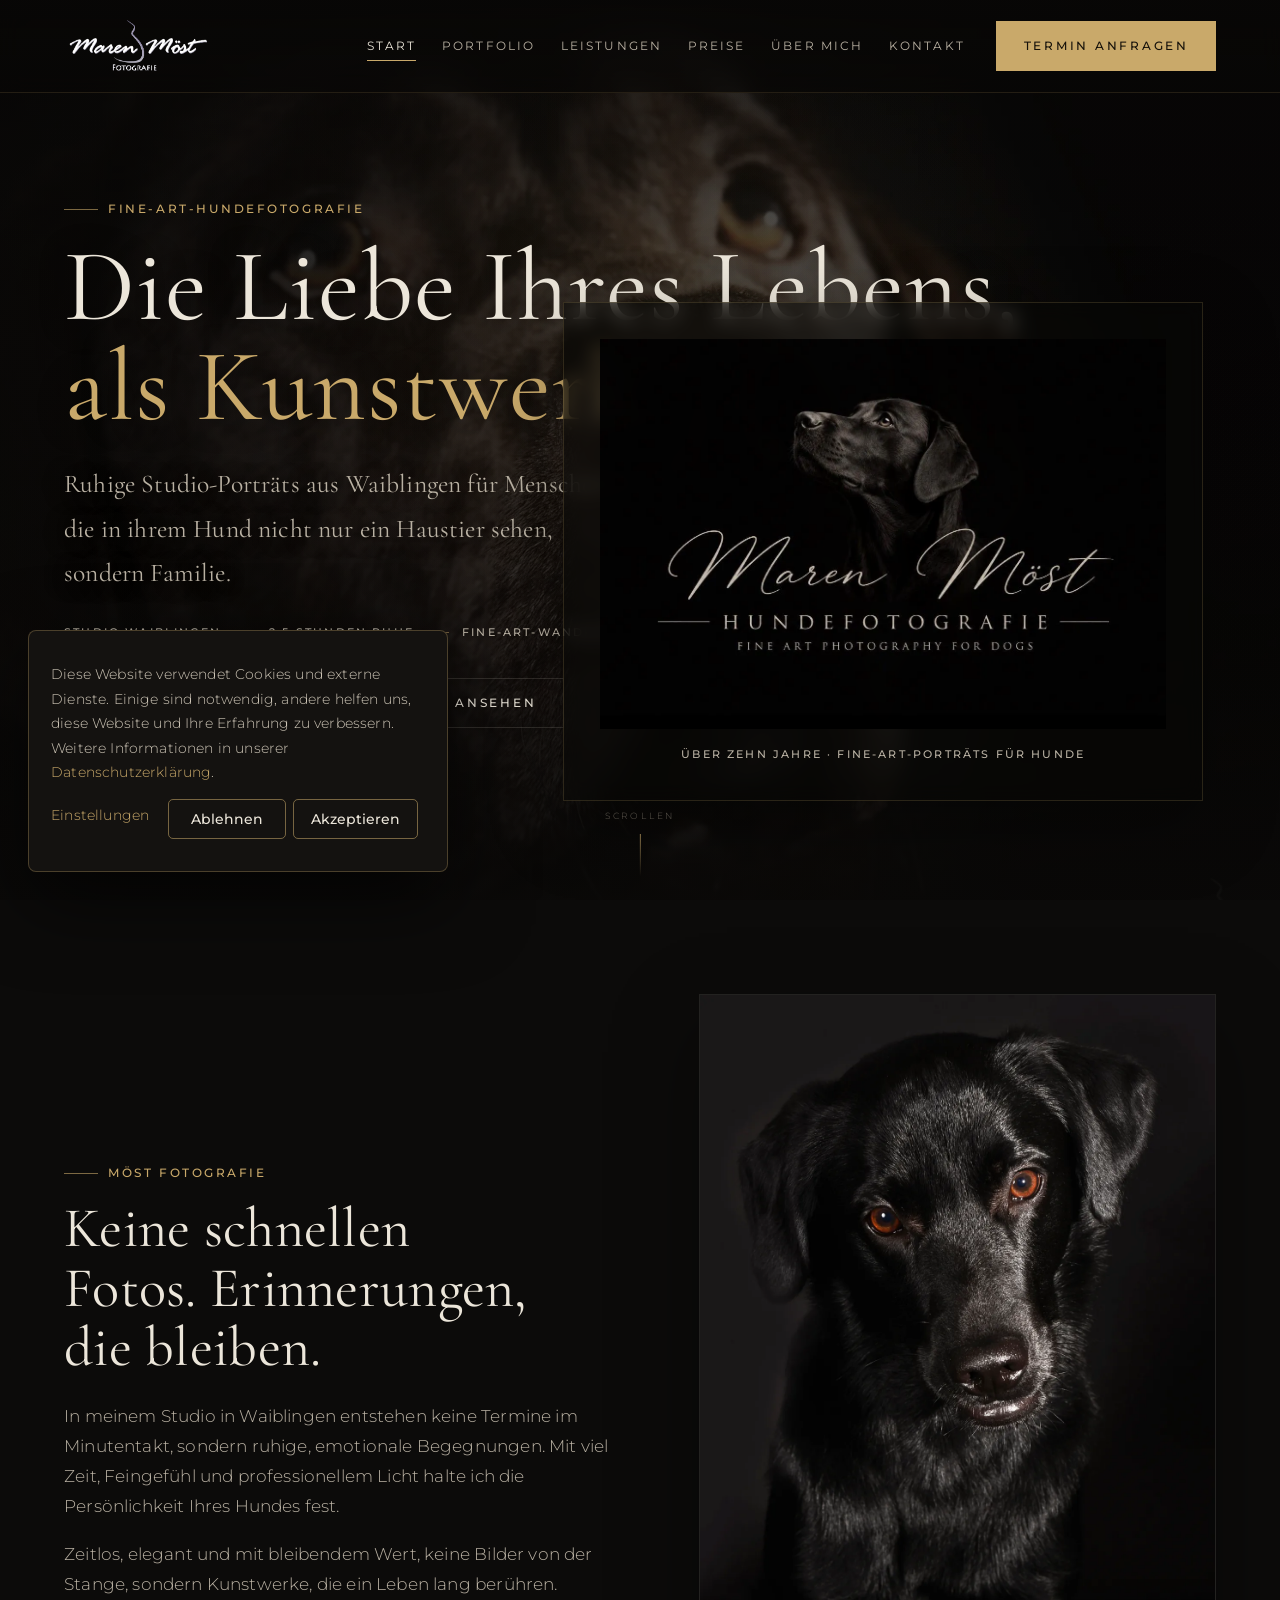
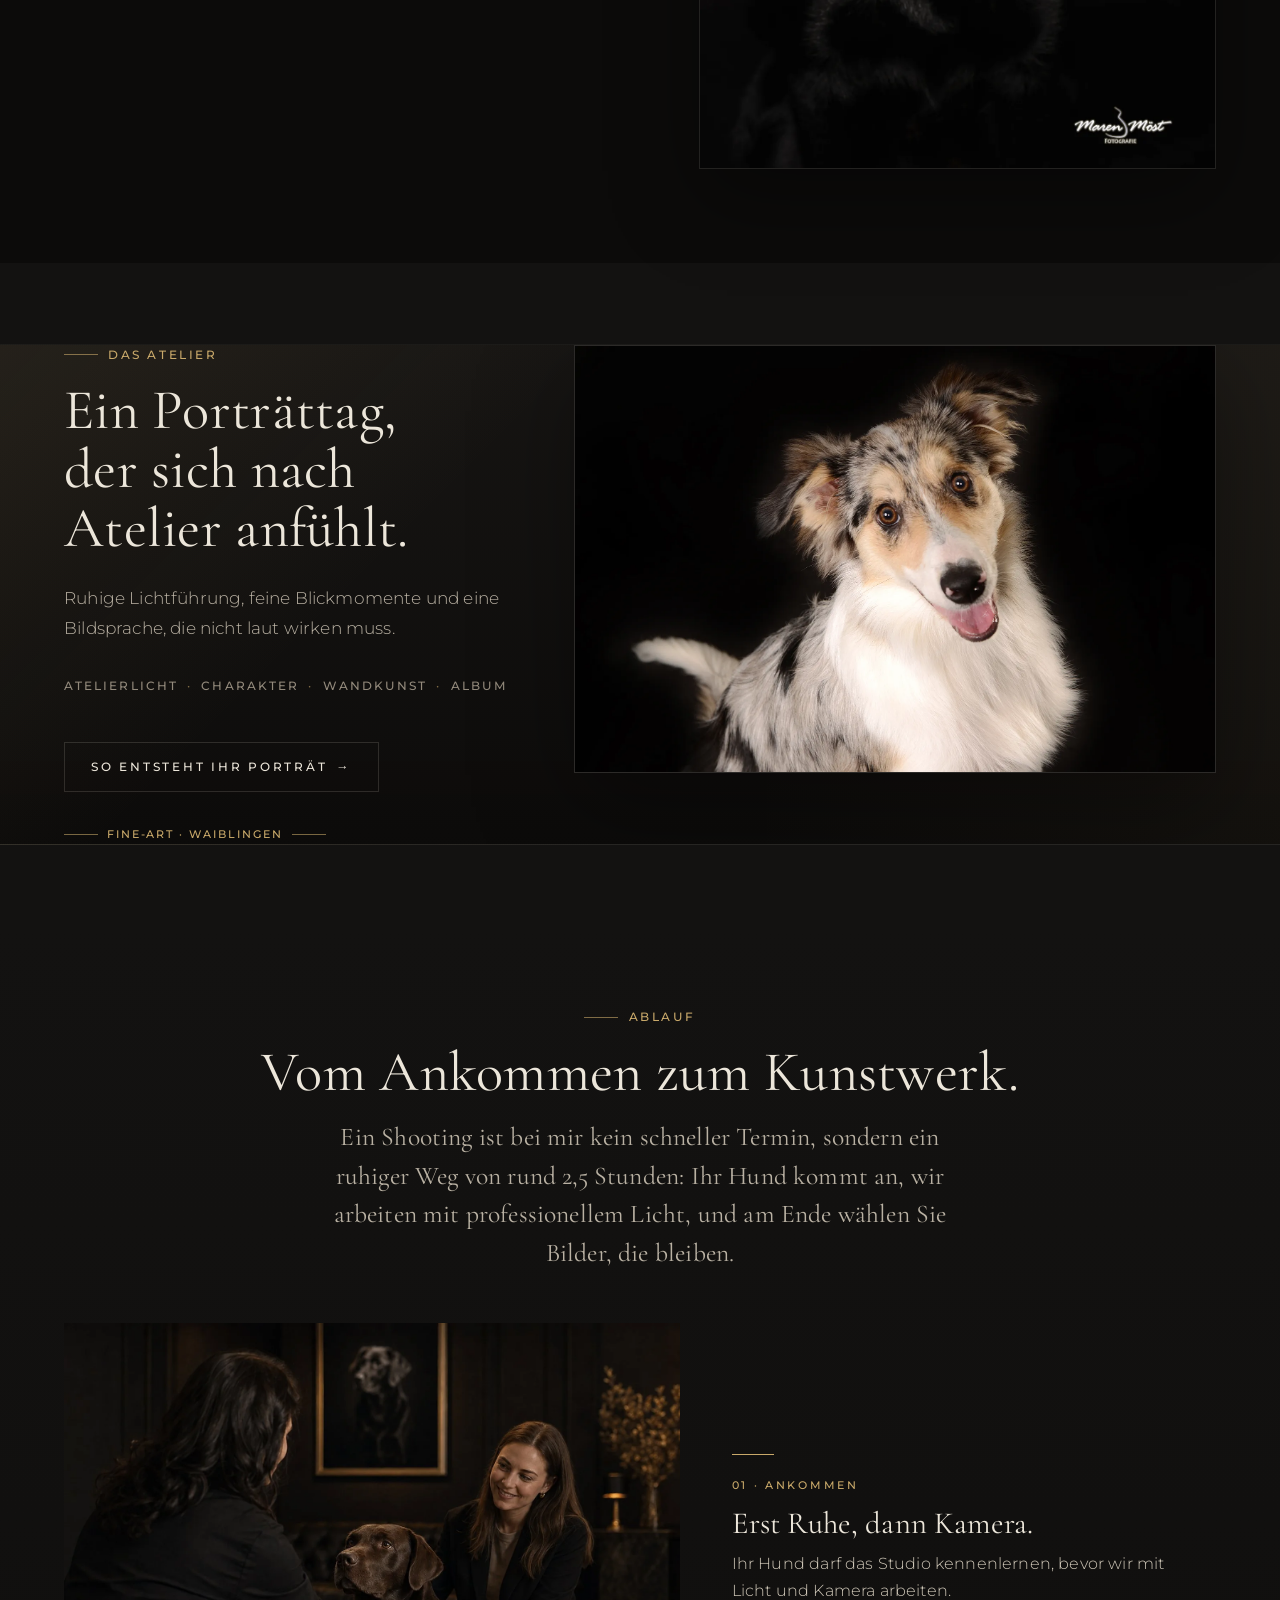
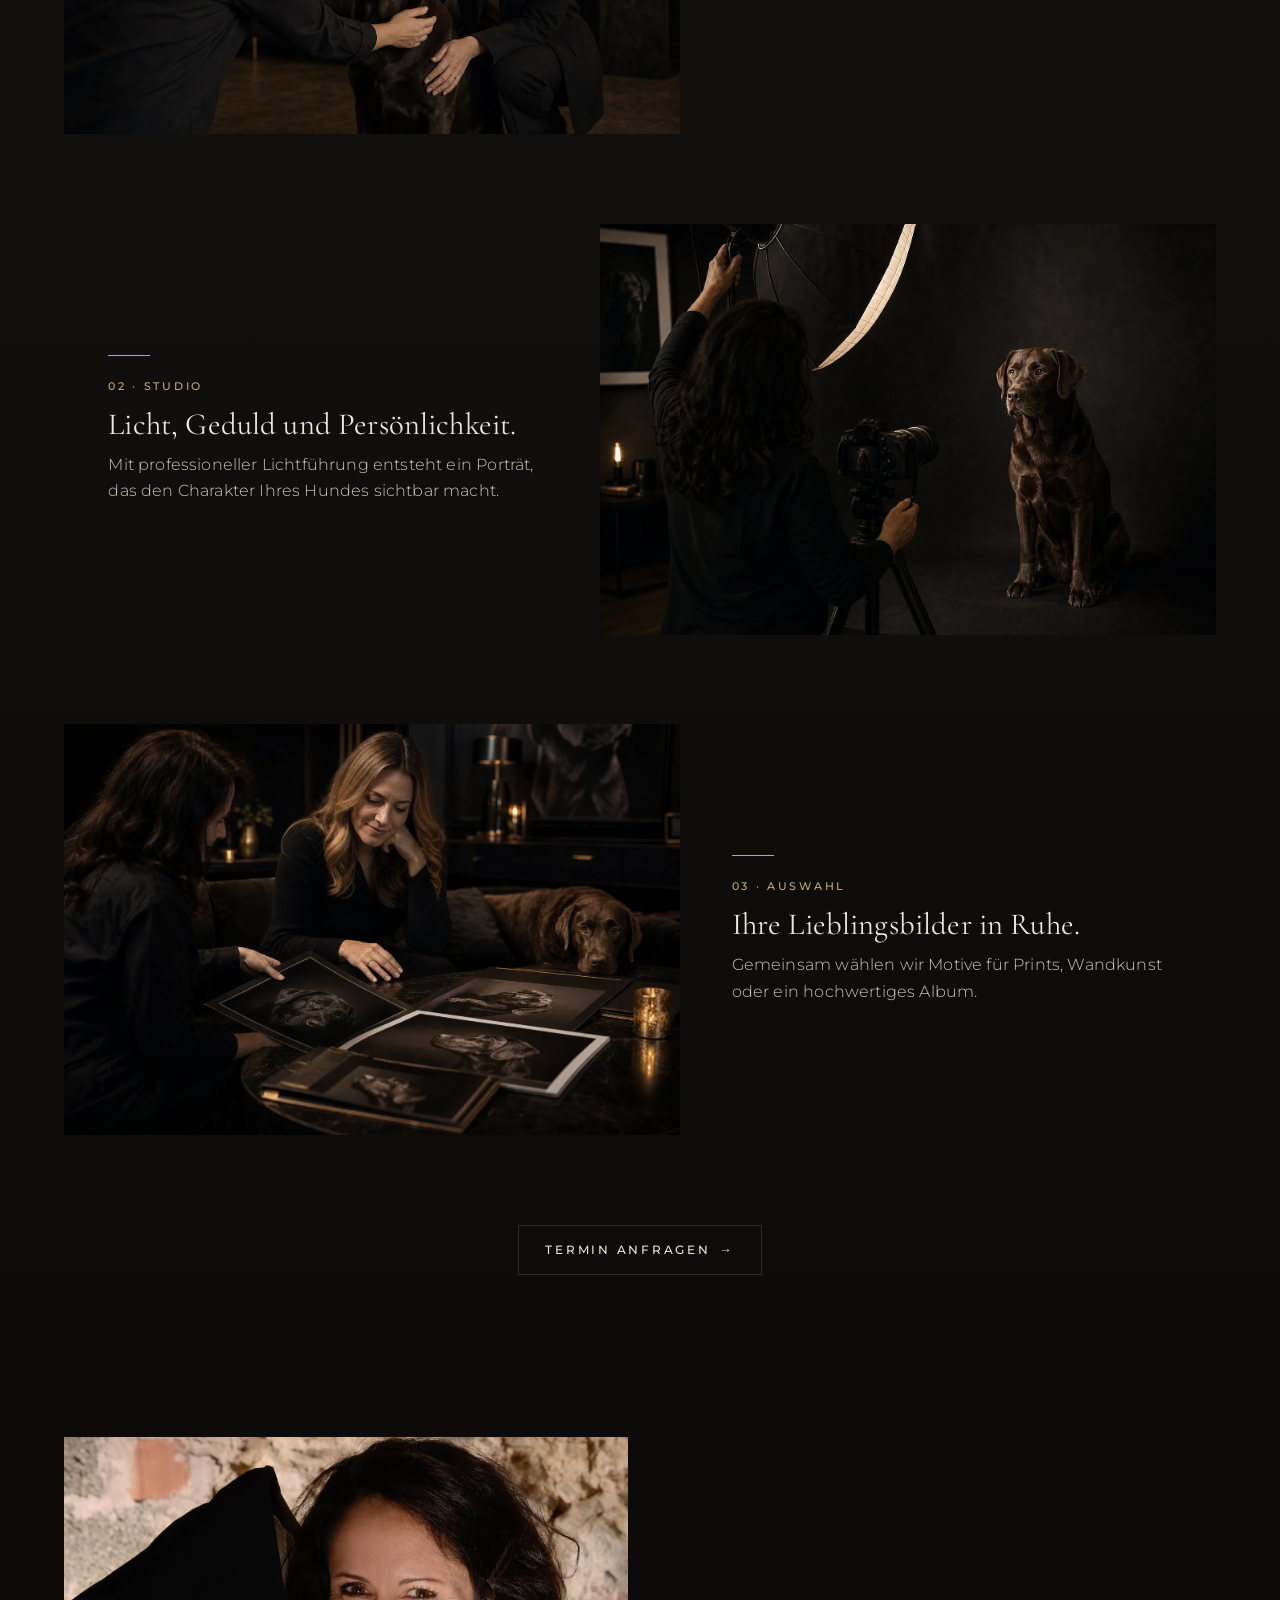
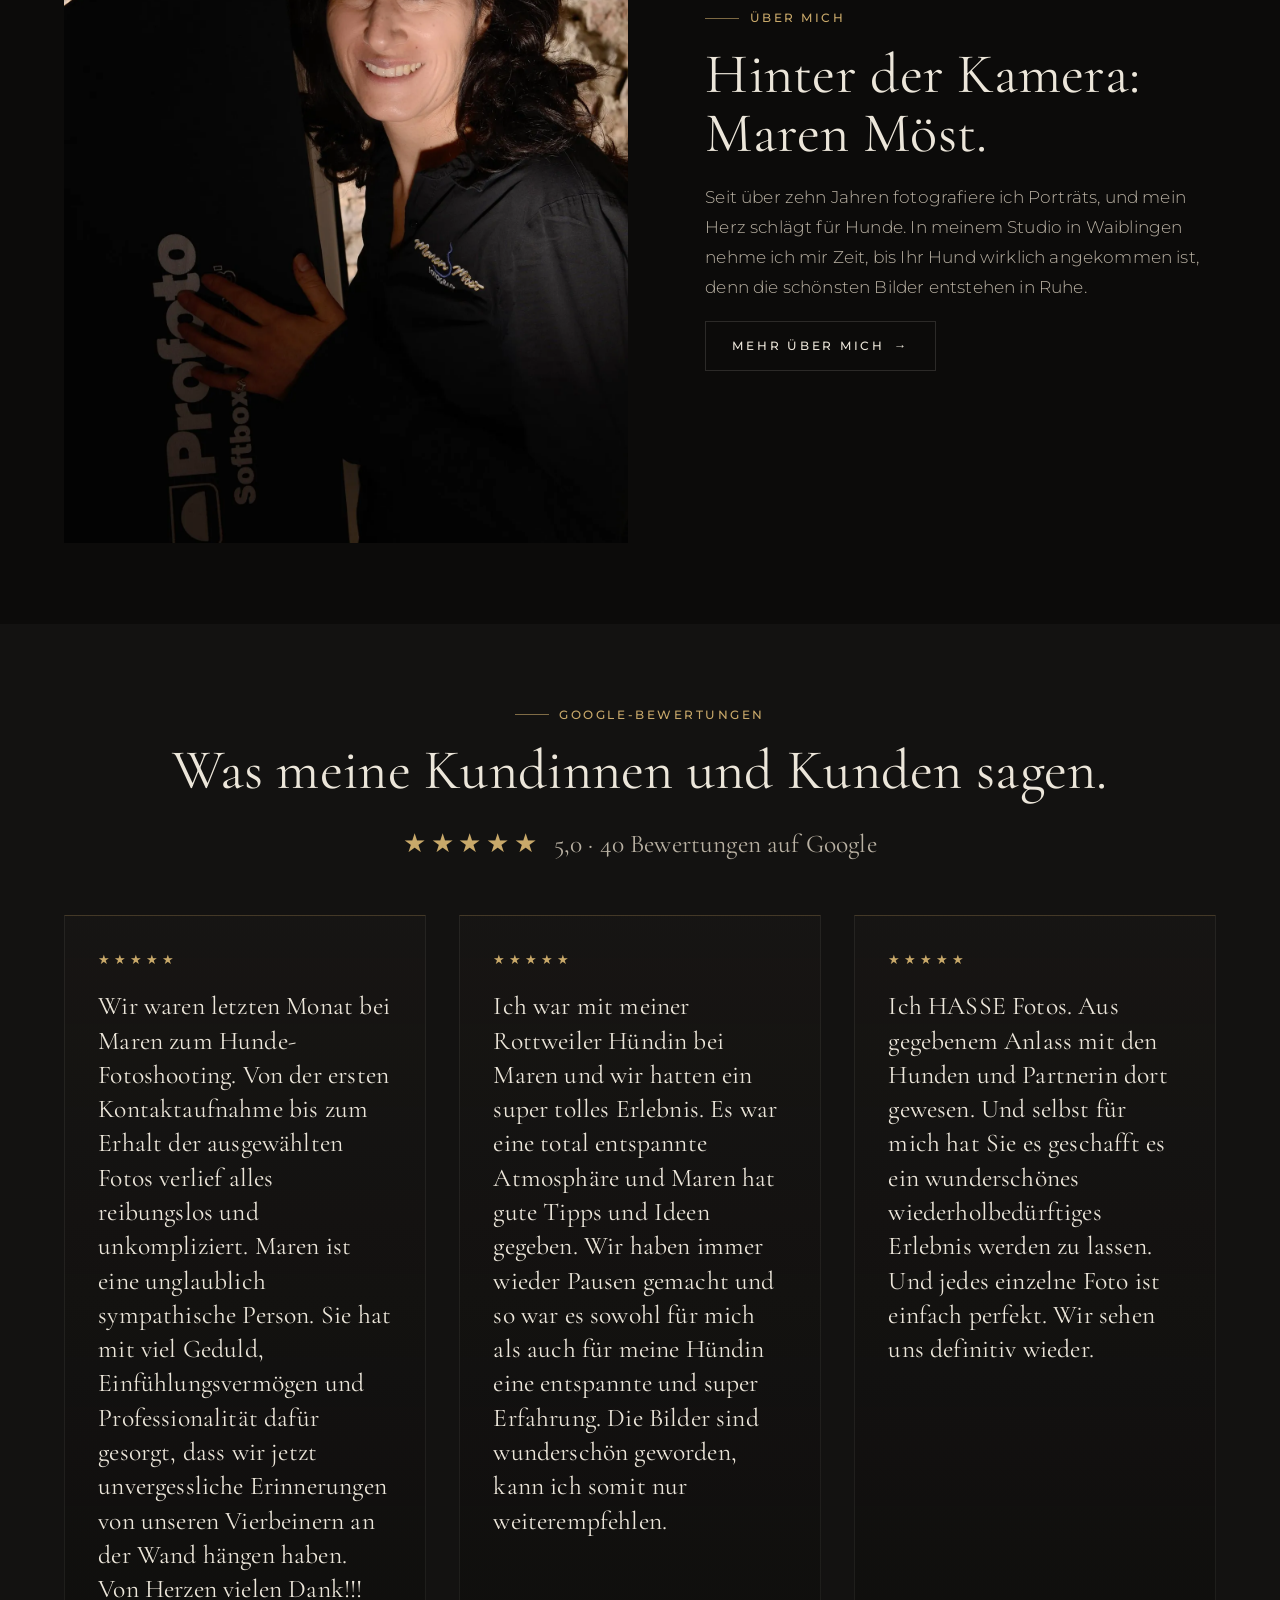
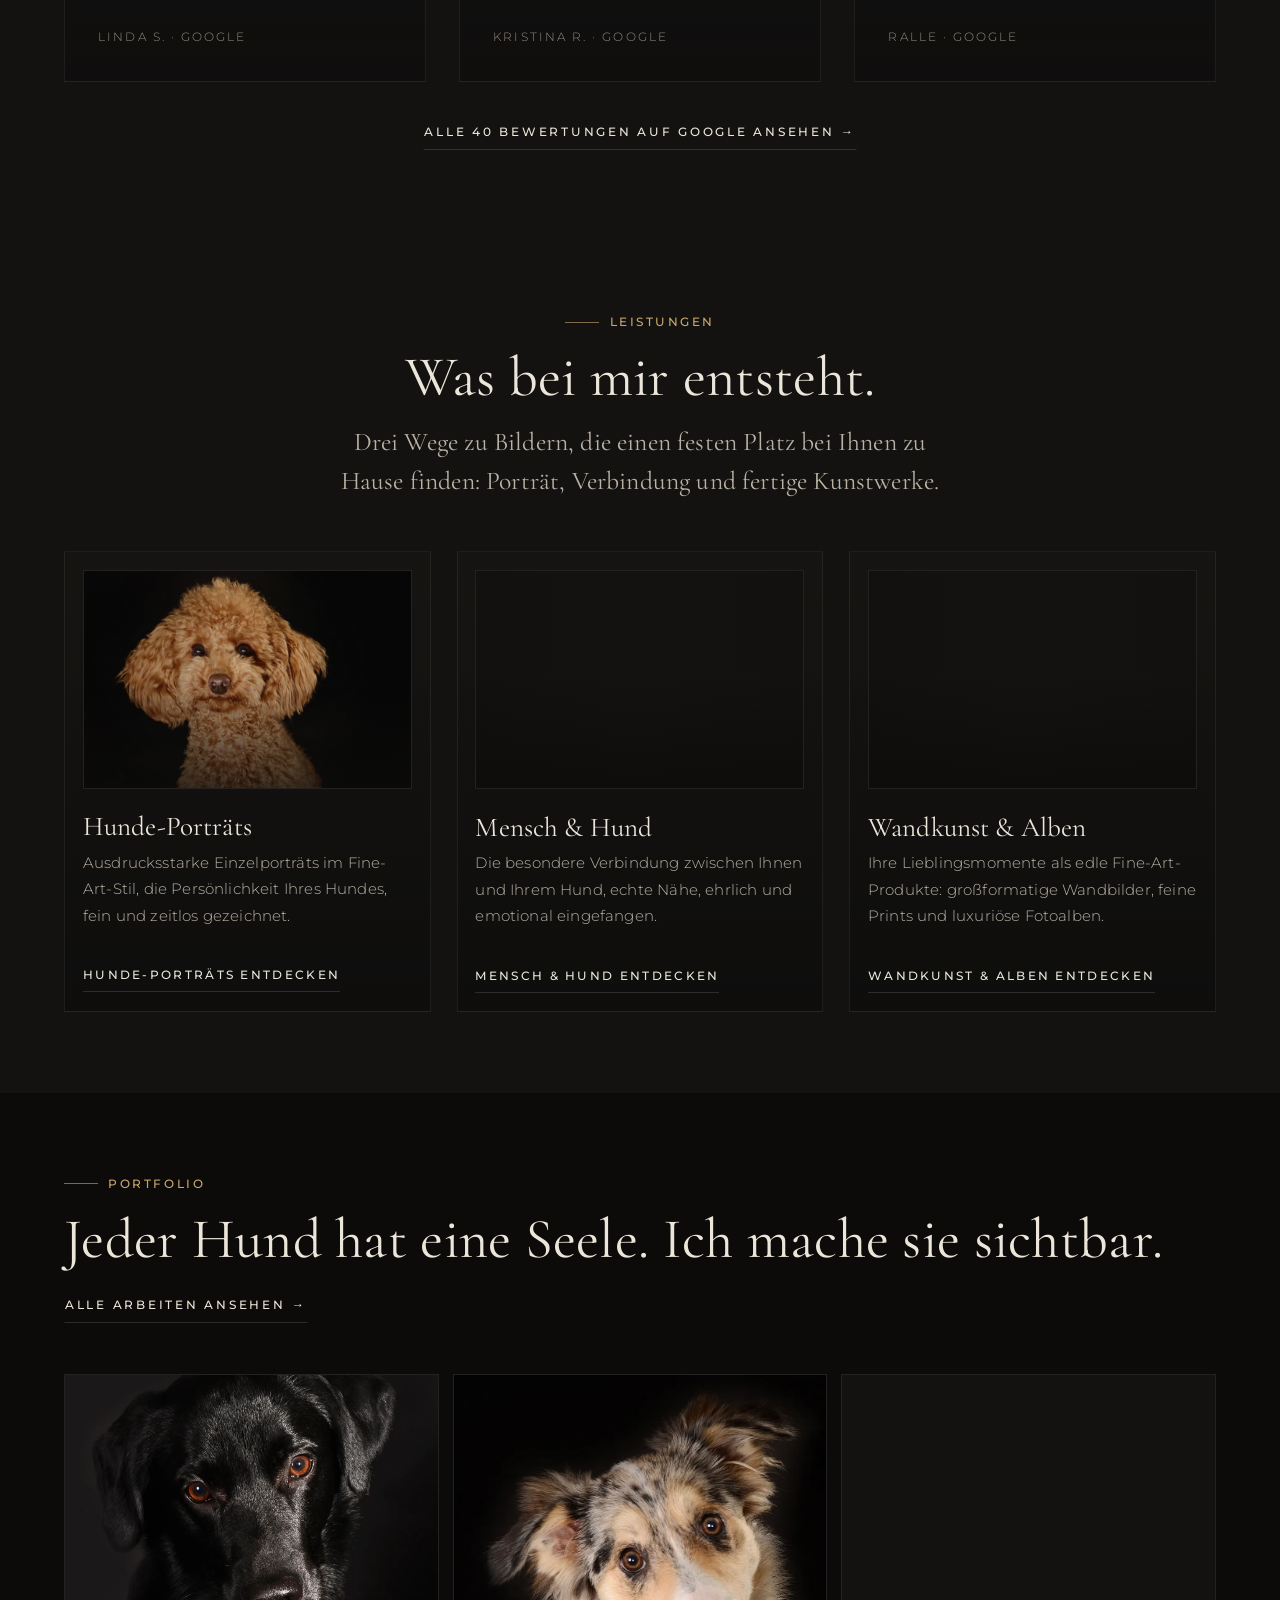
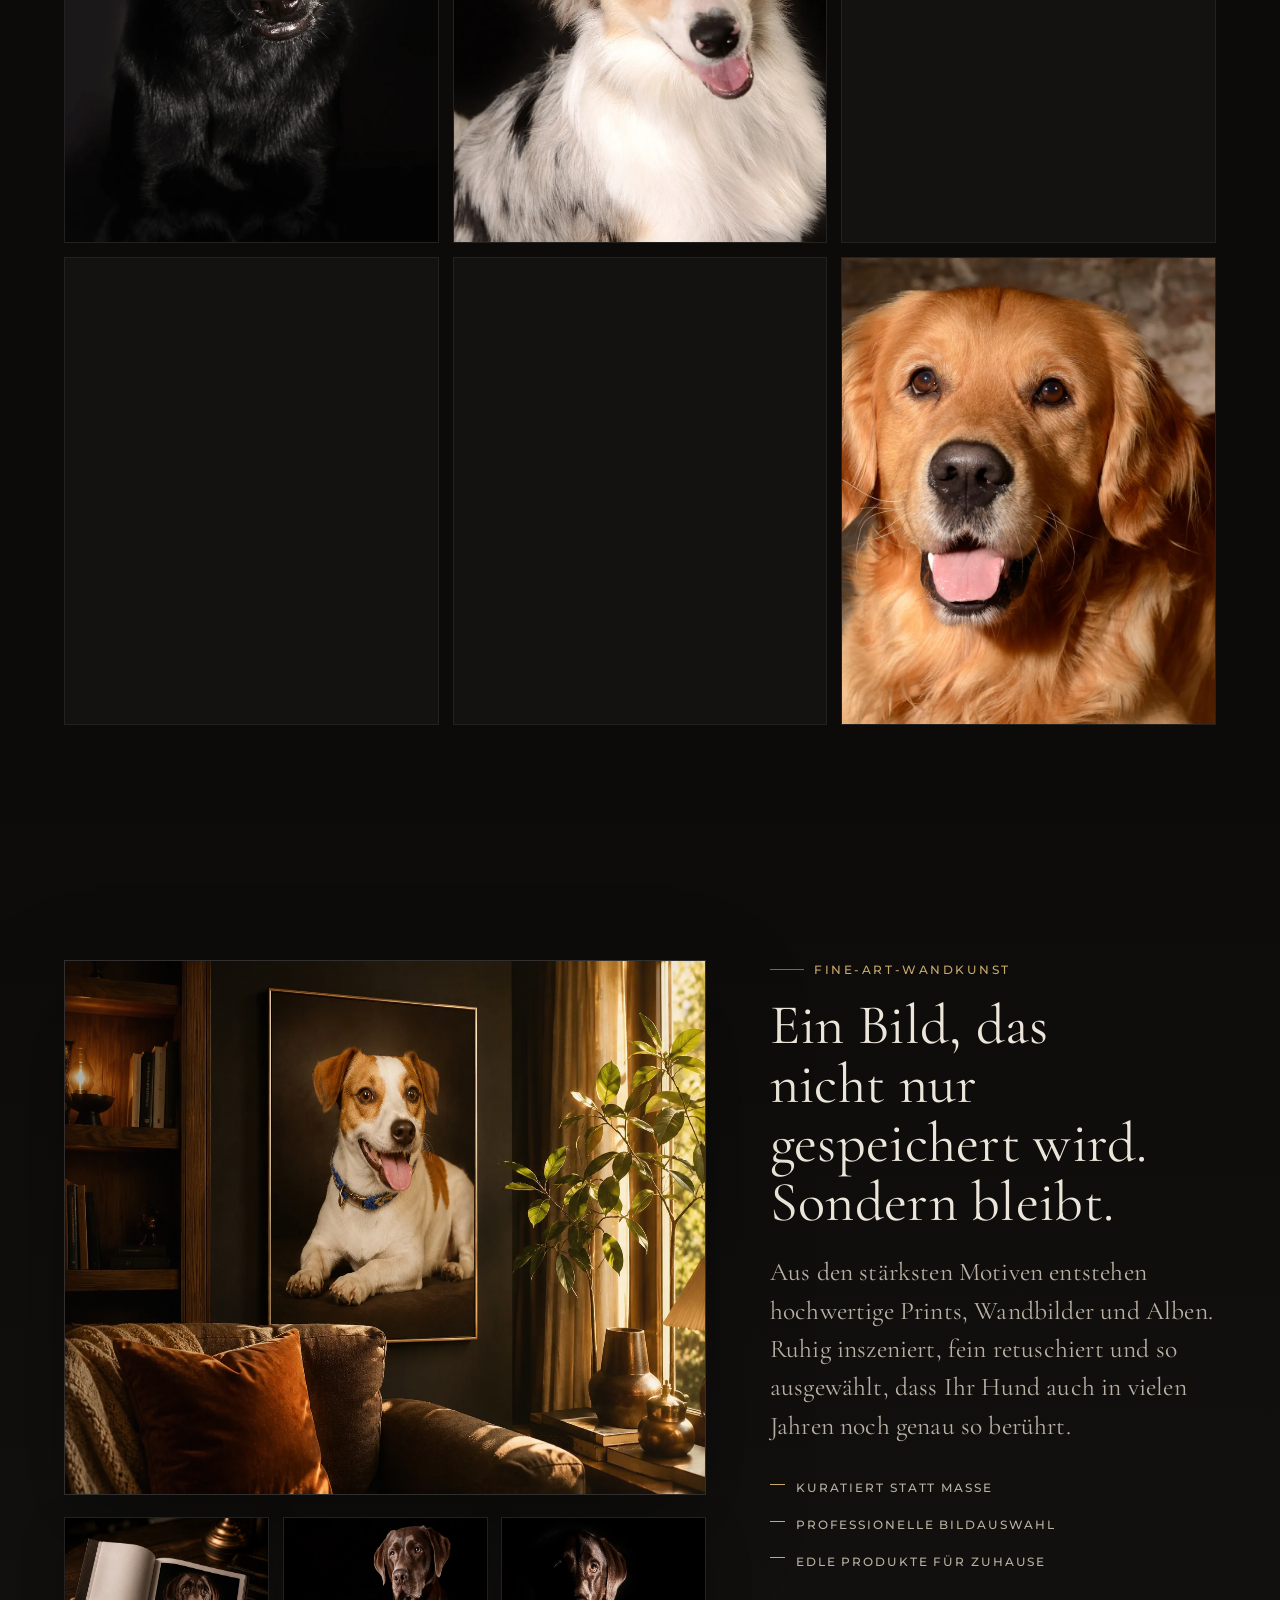
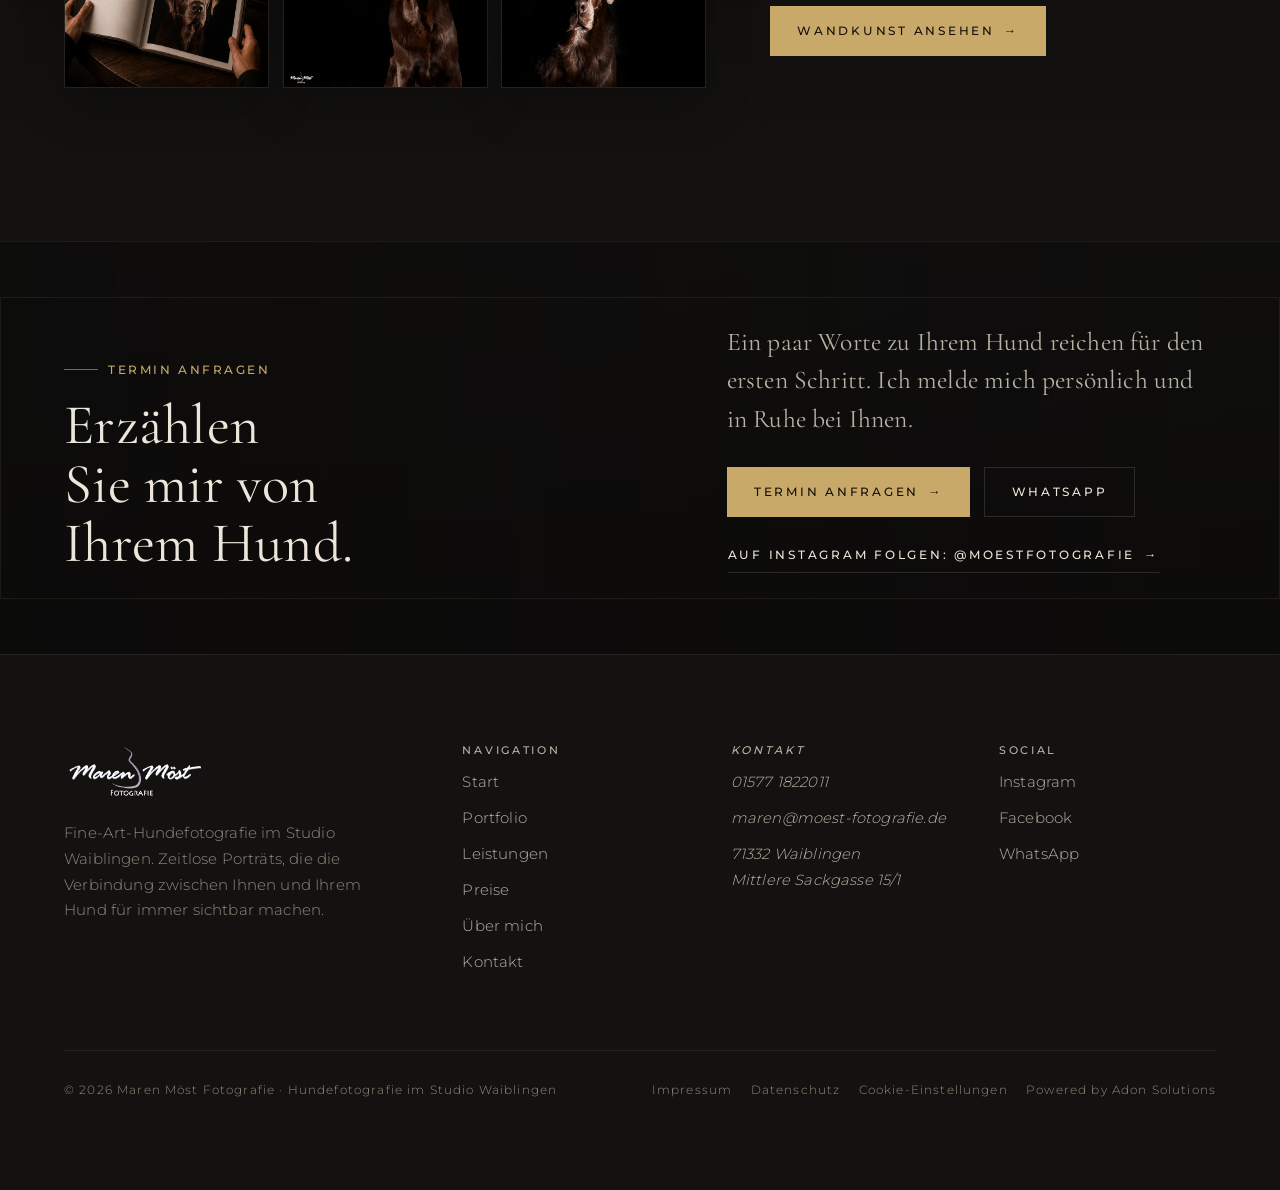
==== commit 6605299e: "Footer: "Powered by Adon Solutions"-Credit-Link (im Footer-Legal-Cluster, site-style) Auf allen 10 S" ====
--- a/index.html
+++ b/index.html
@@ -397,6 +397,7 @@
           <a href="impressum.html">Impressum</a>
           <a href="datenschutz.html">Datenschutz</a>
           <a href="#" onclick="klaro.show(undefined,true);return false;">Cookie-Einstellungen</a>
+          <a class="footer__credit" href="https://adonsolutions.de" target="_blank" rel="noopener nofollow noreferrer">Powered by Adon Solutions</a>
         </div>
       </div>
     </div>
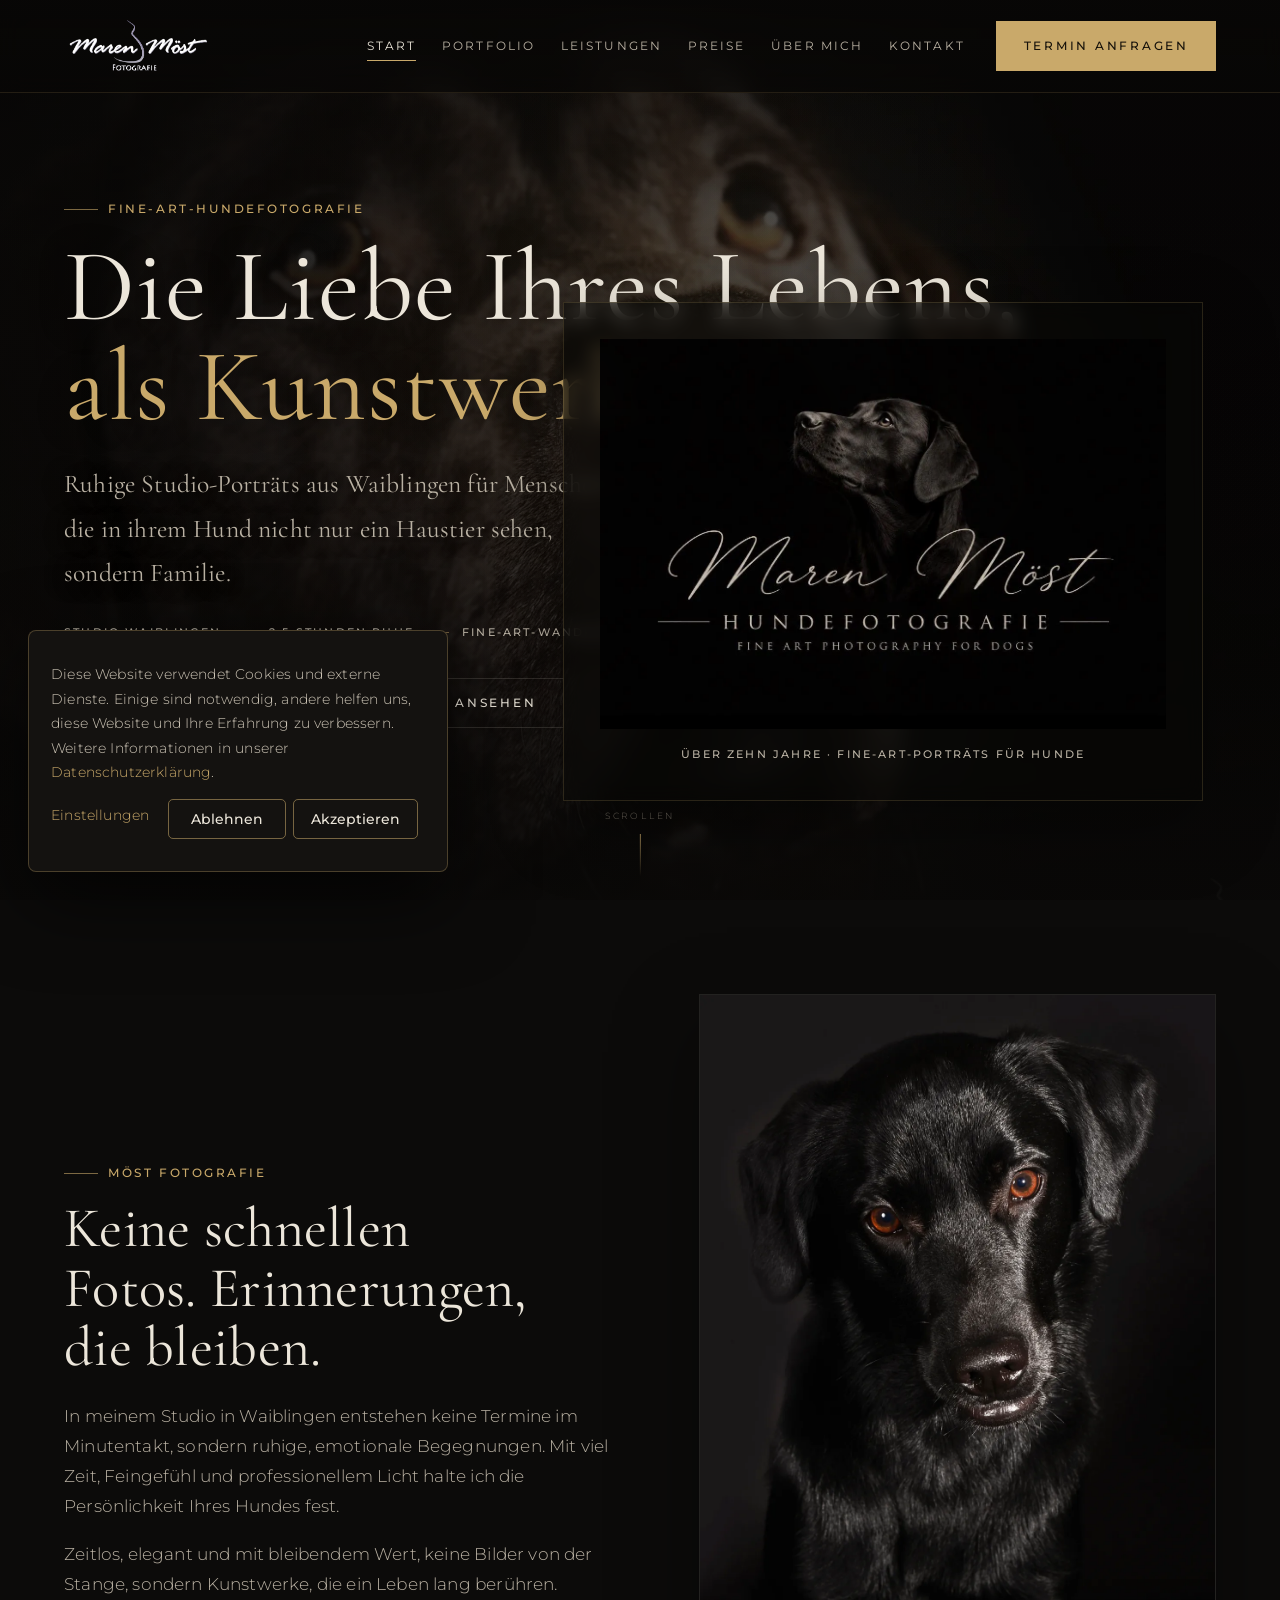
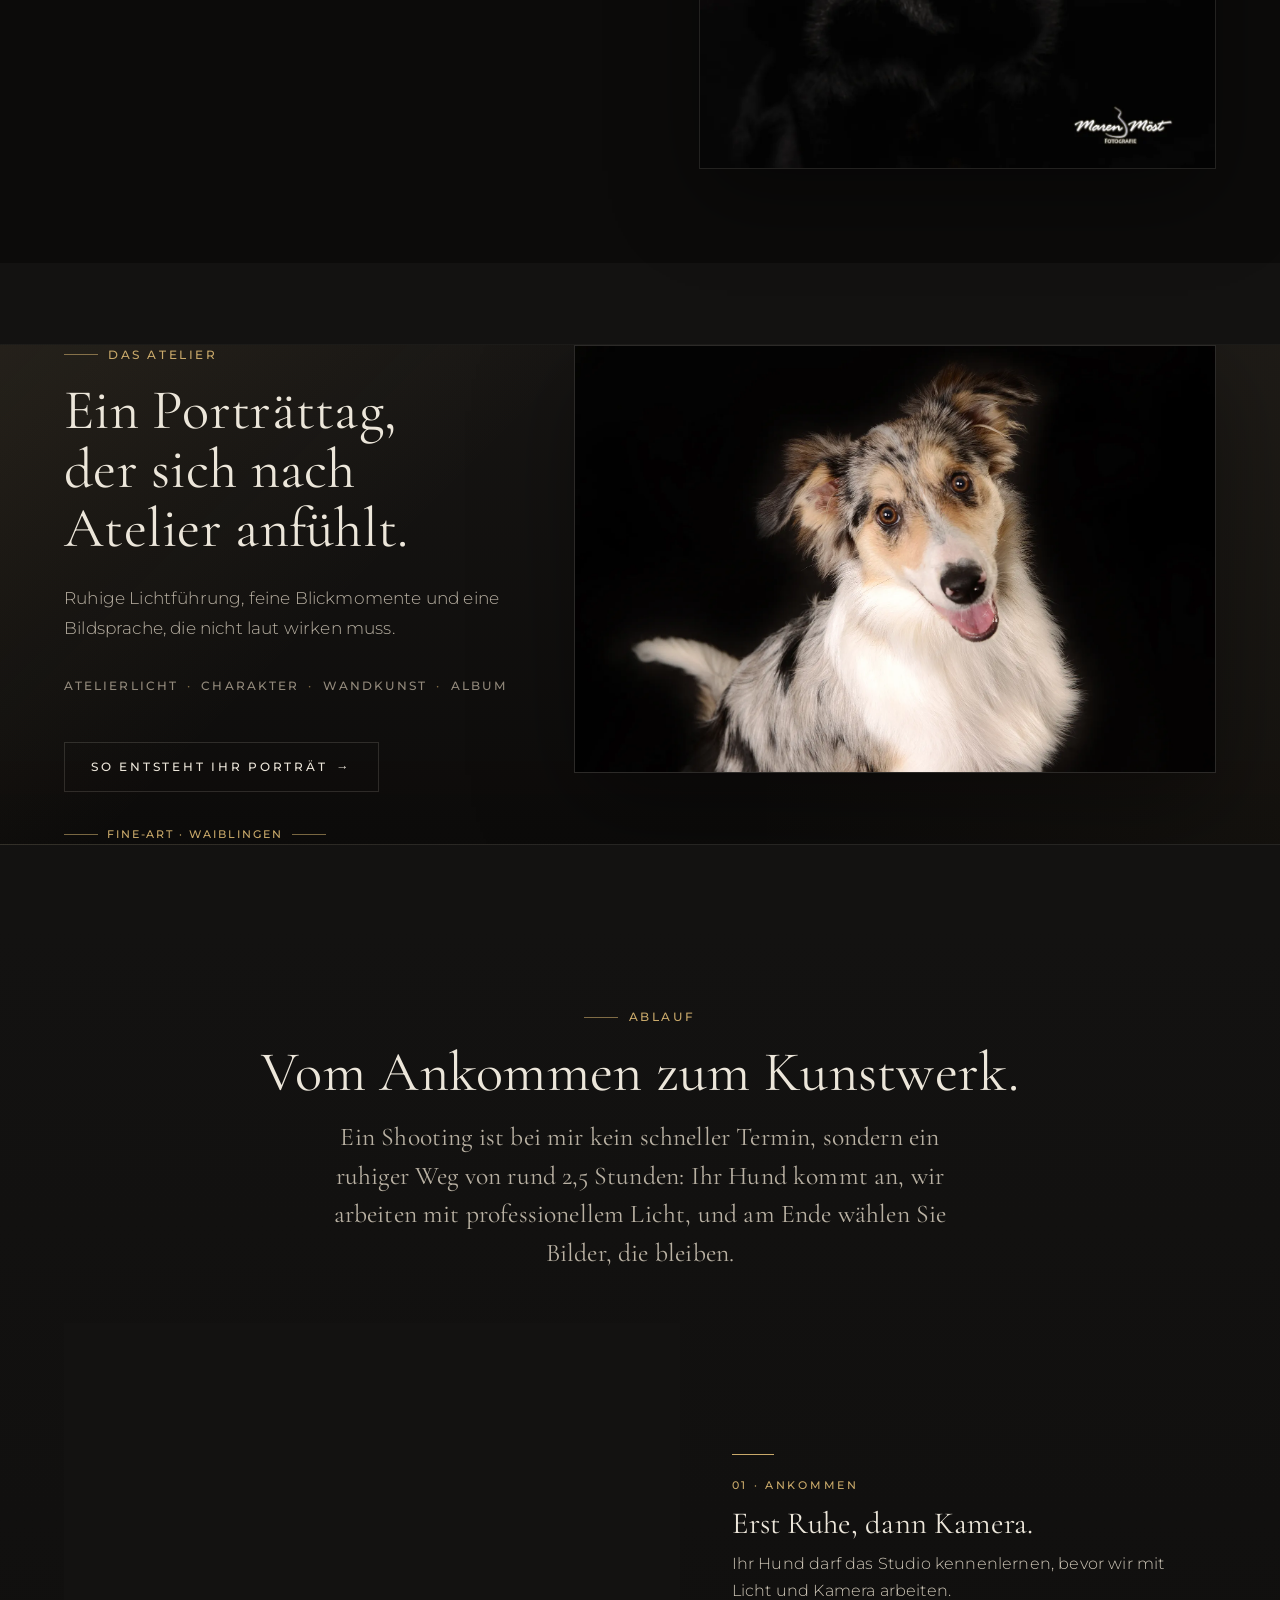
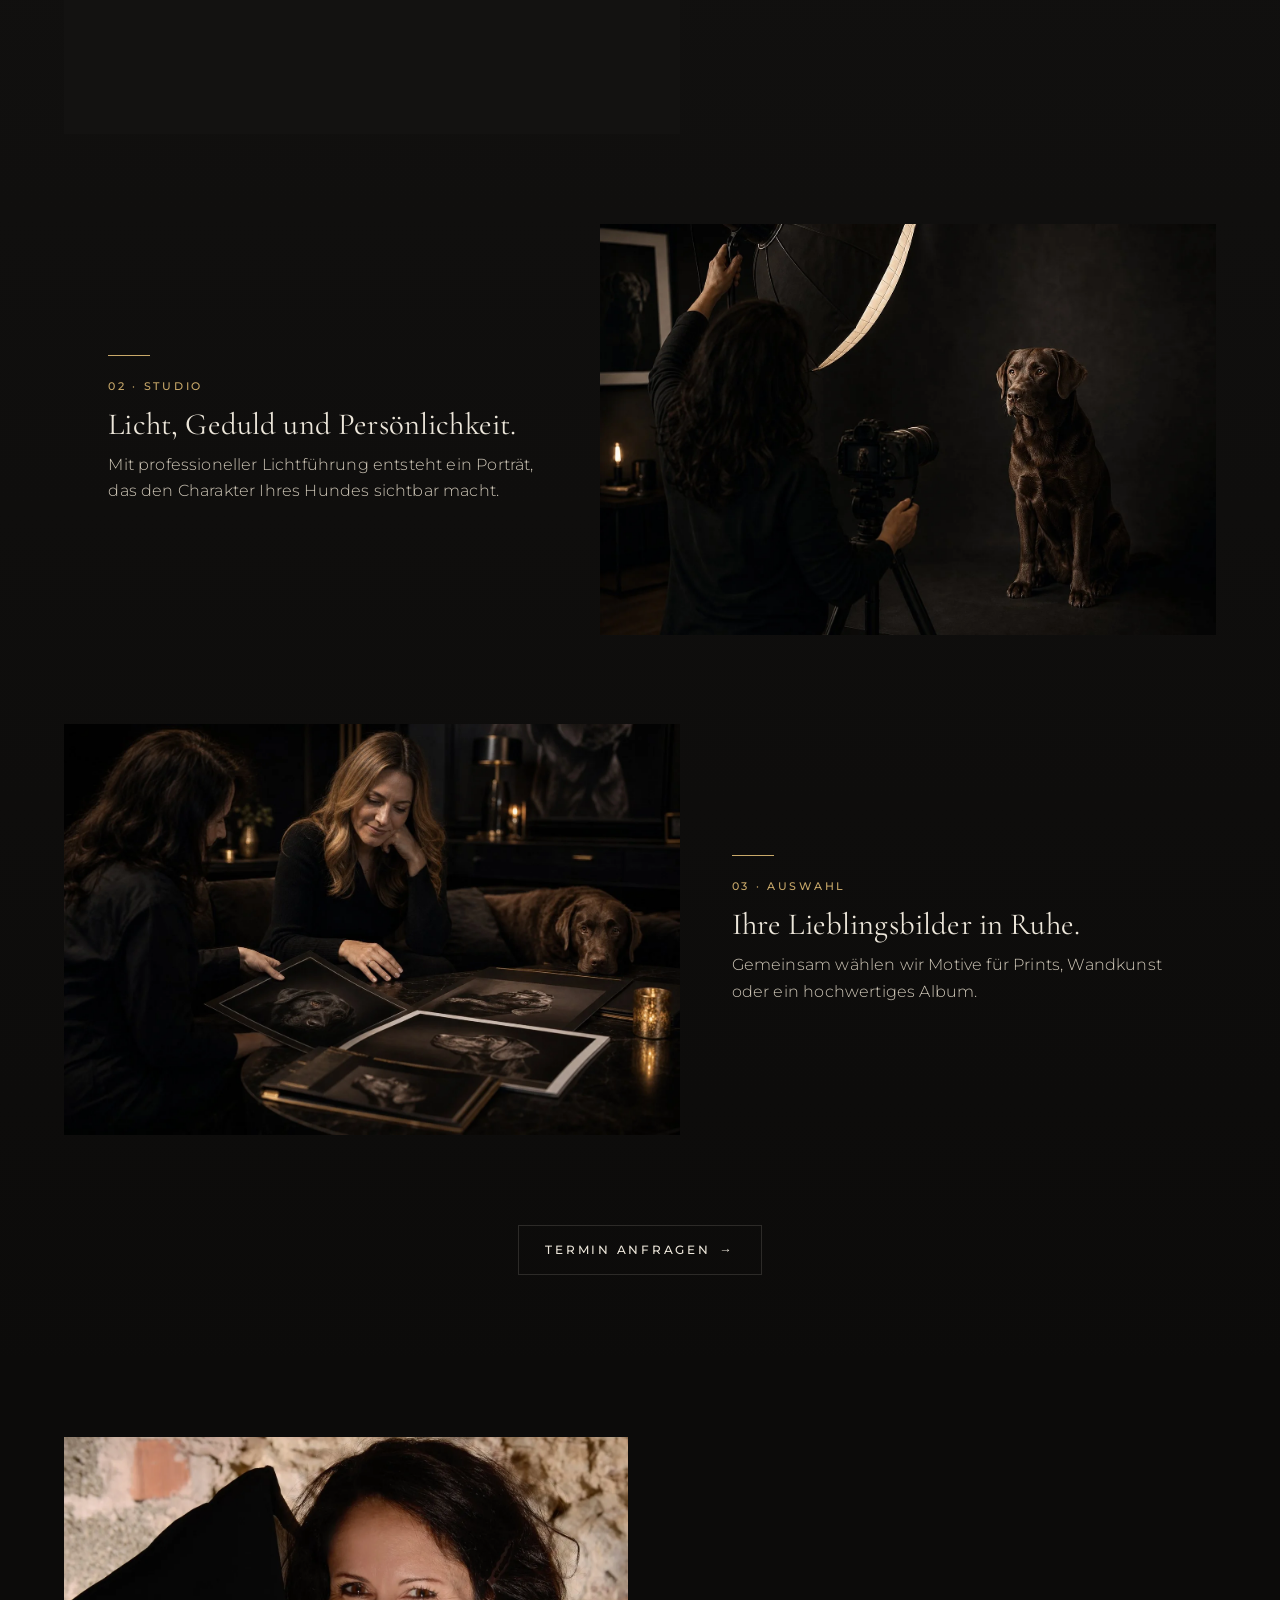
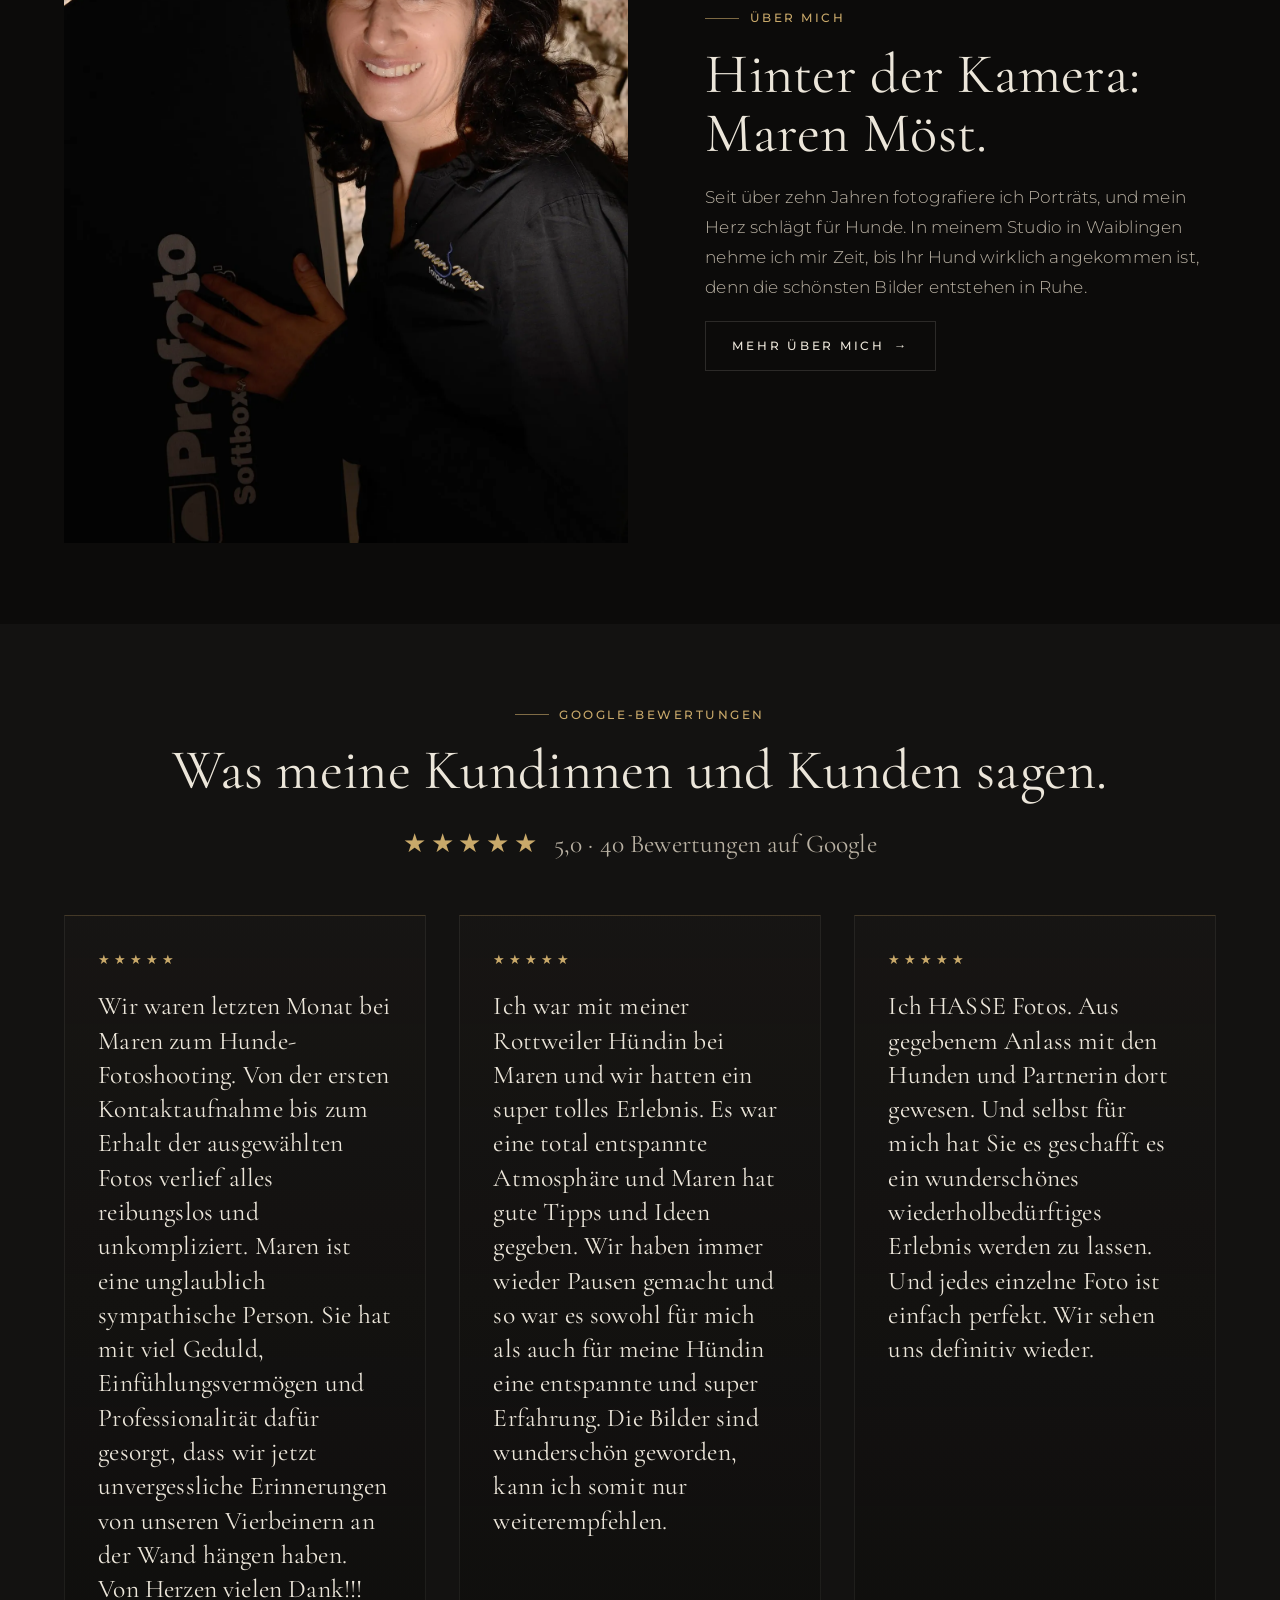
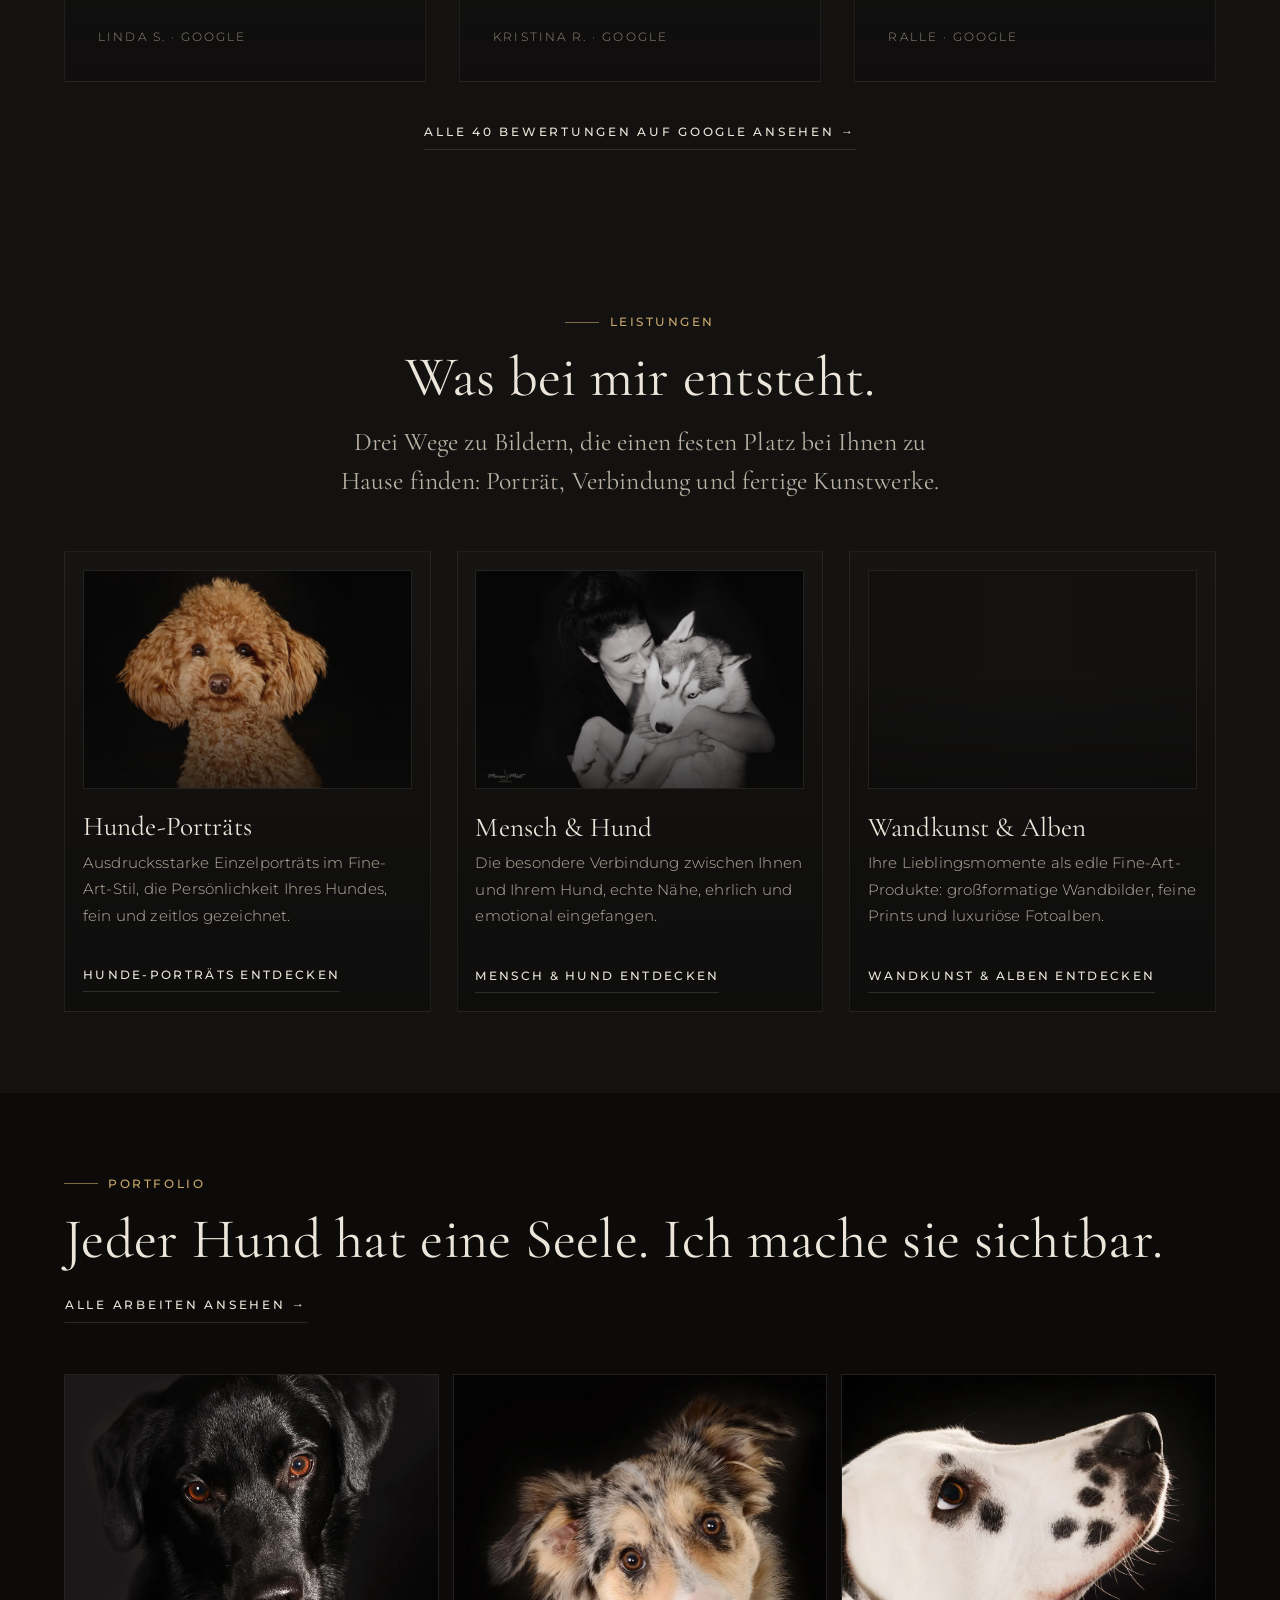
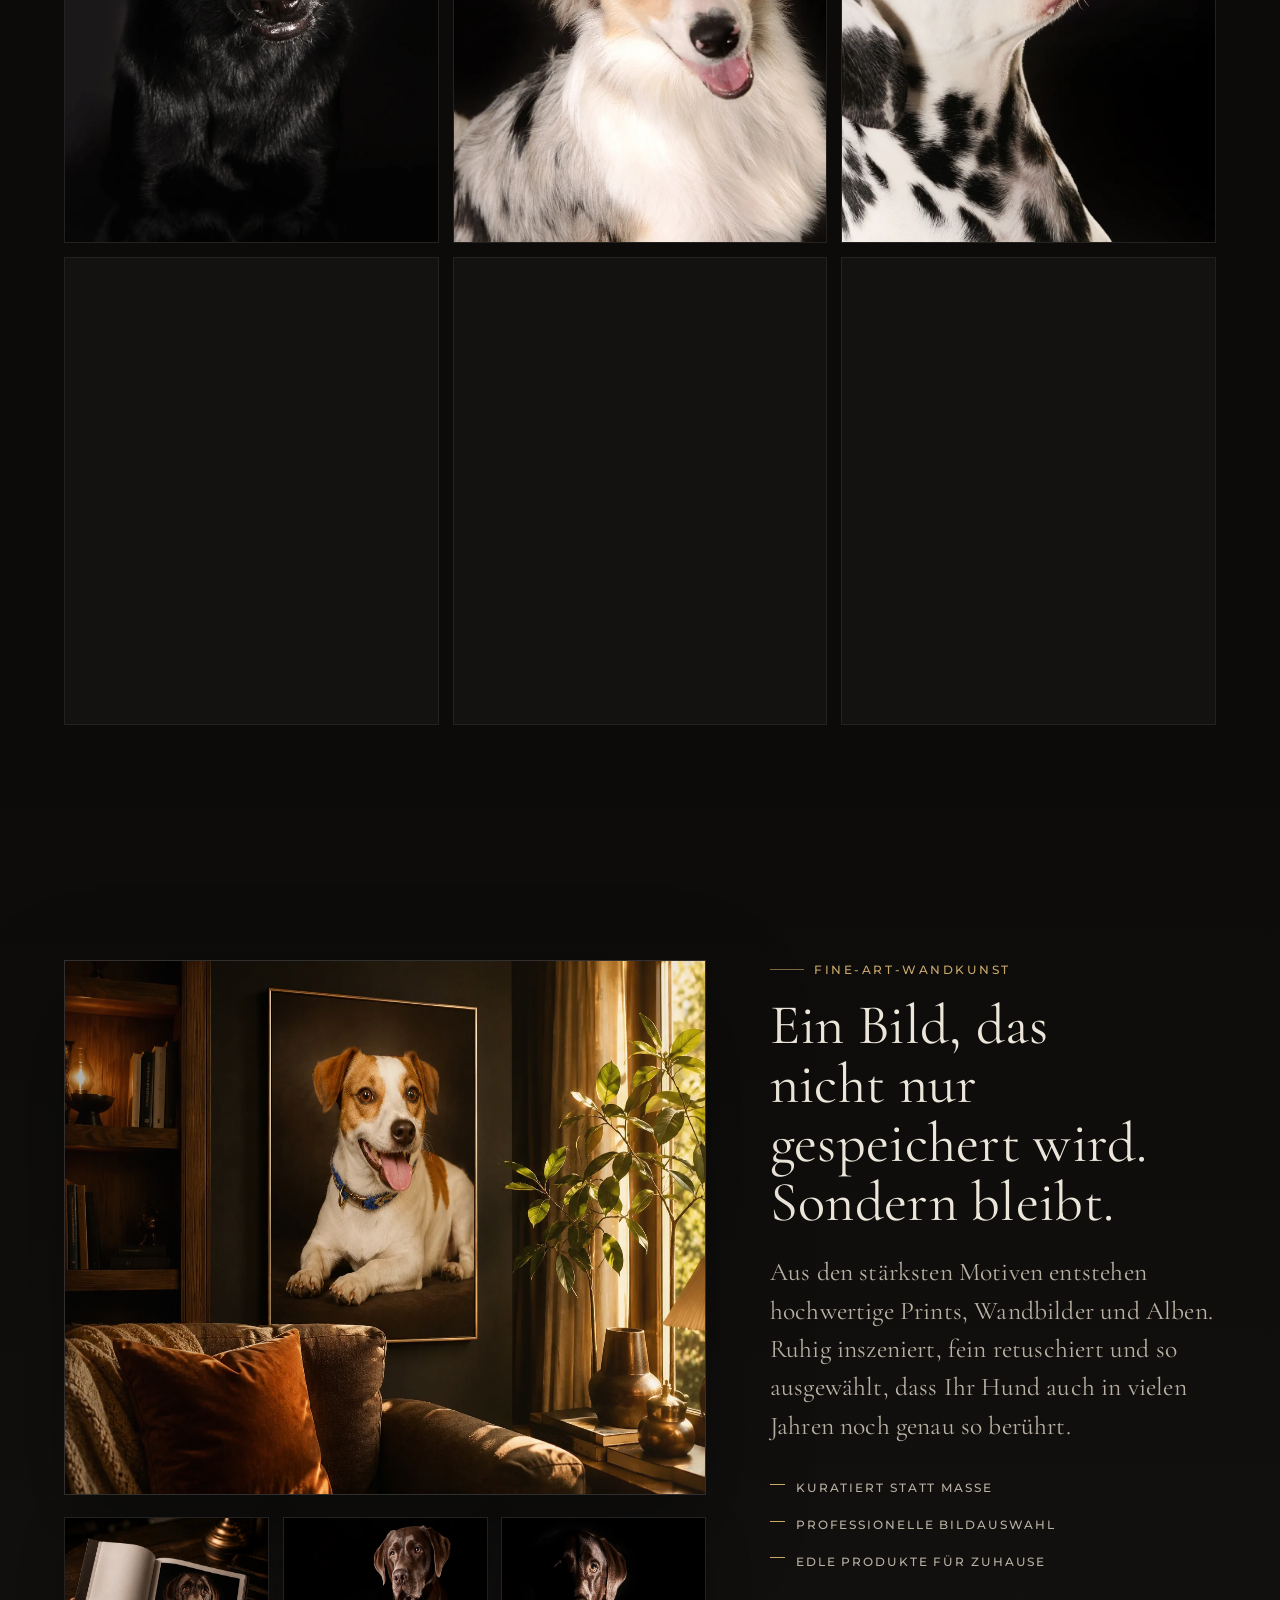
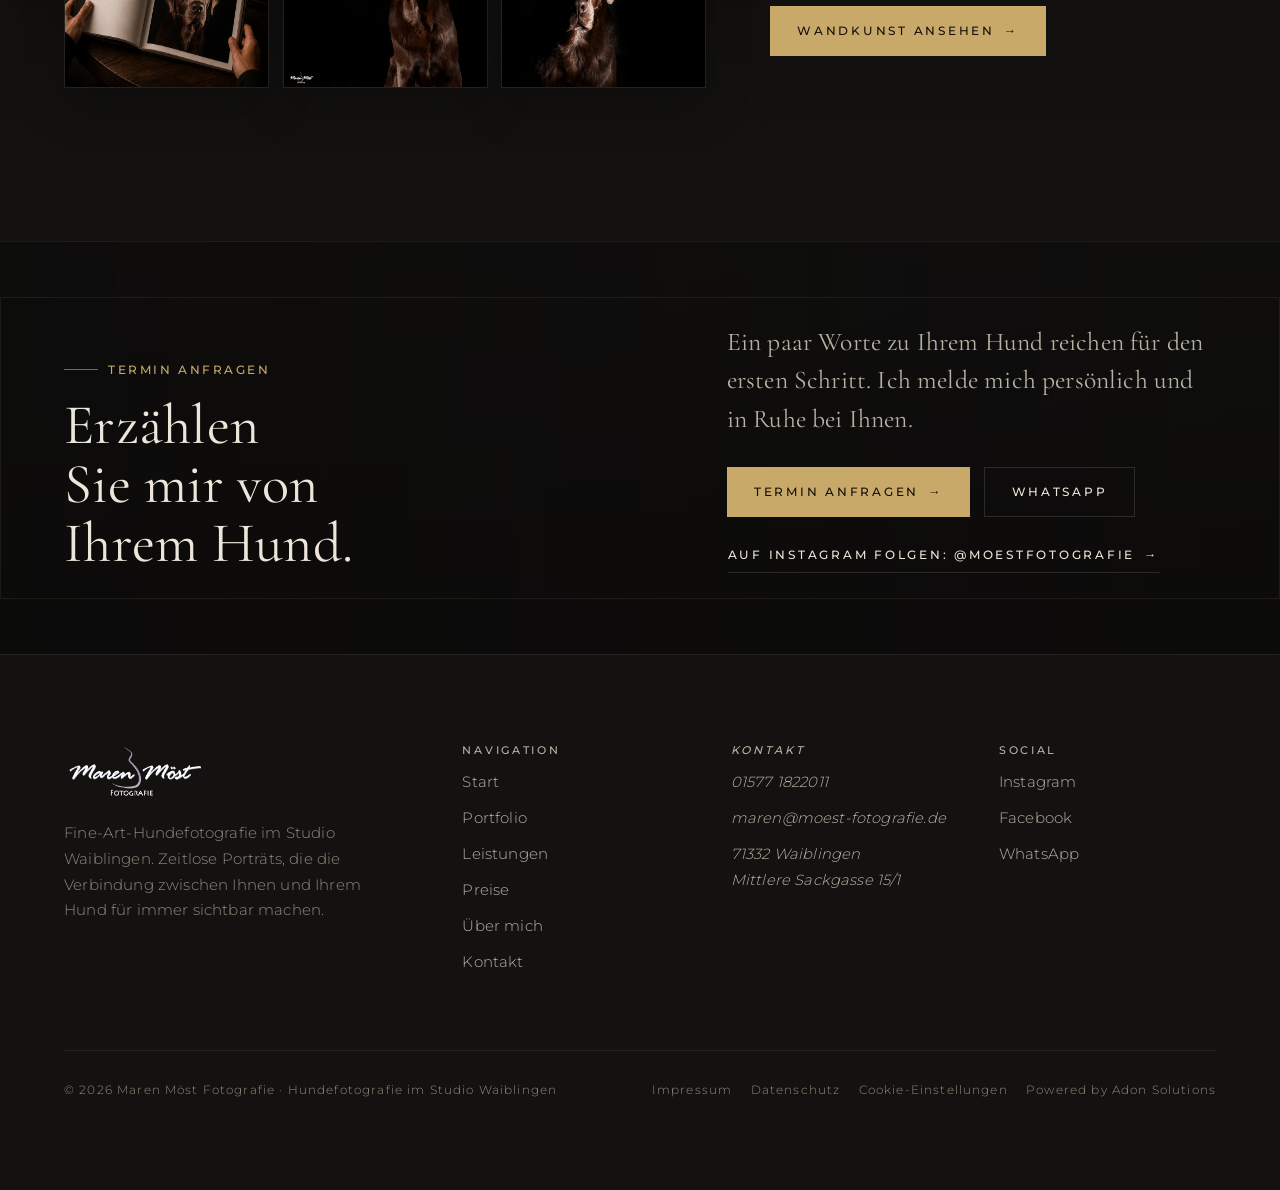
==== commit b3c8fb2b: "Footer Adon-Link: rel="noopener nofollow noreferrer" -> rel="noopener" Auf allen 10 Seiten: noreferr" ====
--- a/index.html
+++ b/index.html
@@ -397,7 +397,7 @@
           <a href="impressum.html">Impressum</a>
           <a href="datenschutz.html">Datenschutz</a>
           <a href="#" onclick="klaro.show(undefined,true);return false;">Cookie-Einstellungen</a>
-          <a class="footer__credit" href="https://adonsolutions.de" target="_blank" rel="noopener nofollow noreferrer">Powered by Adon Solutions</a>
+          <a class="footer__credit" href="https://adonsolutions.de" target="_blank" rel="noopener">Powered by Adon Solutions</a>
         </div>
       </div>
     </div>
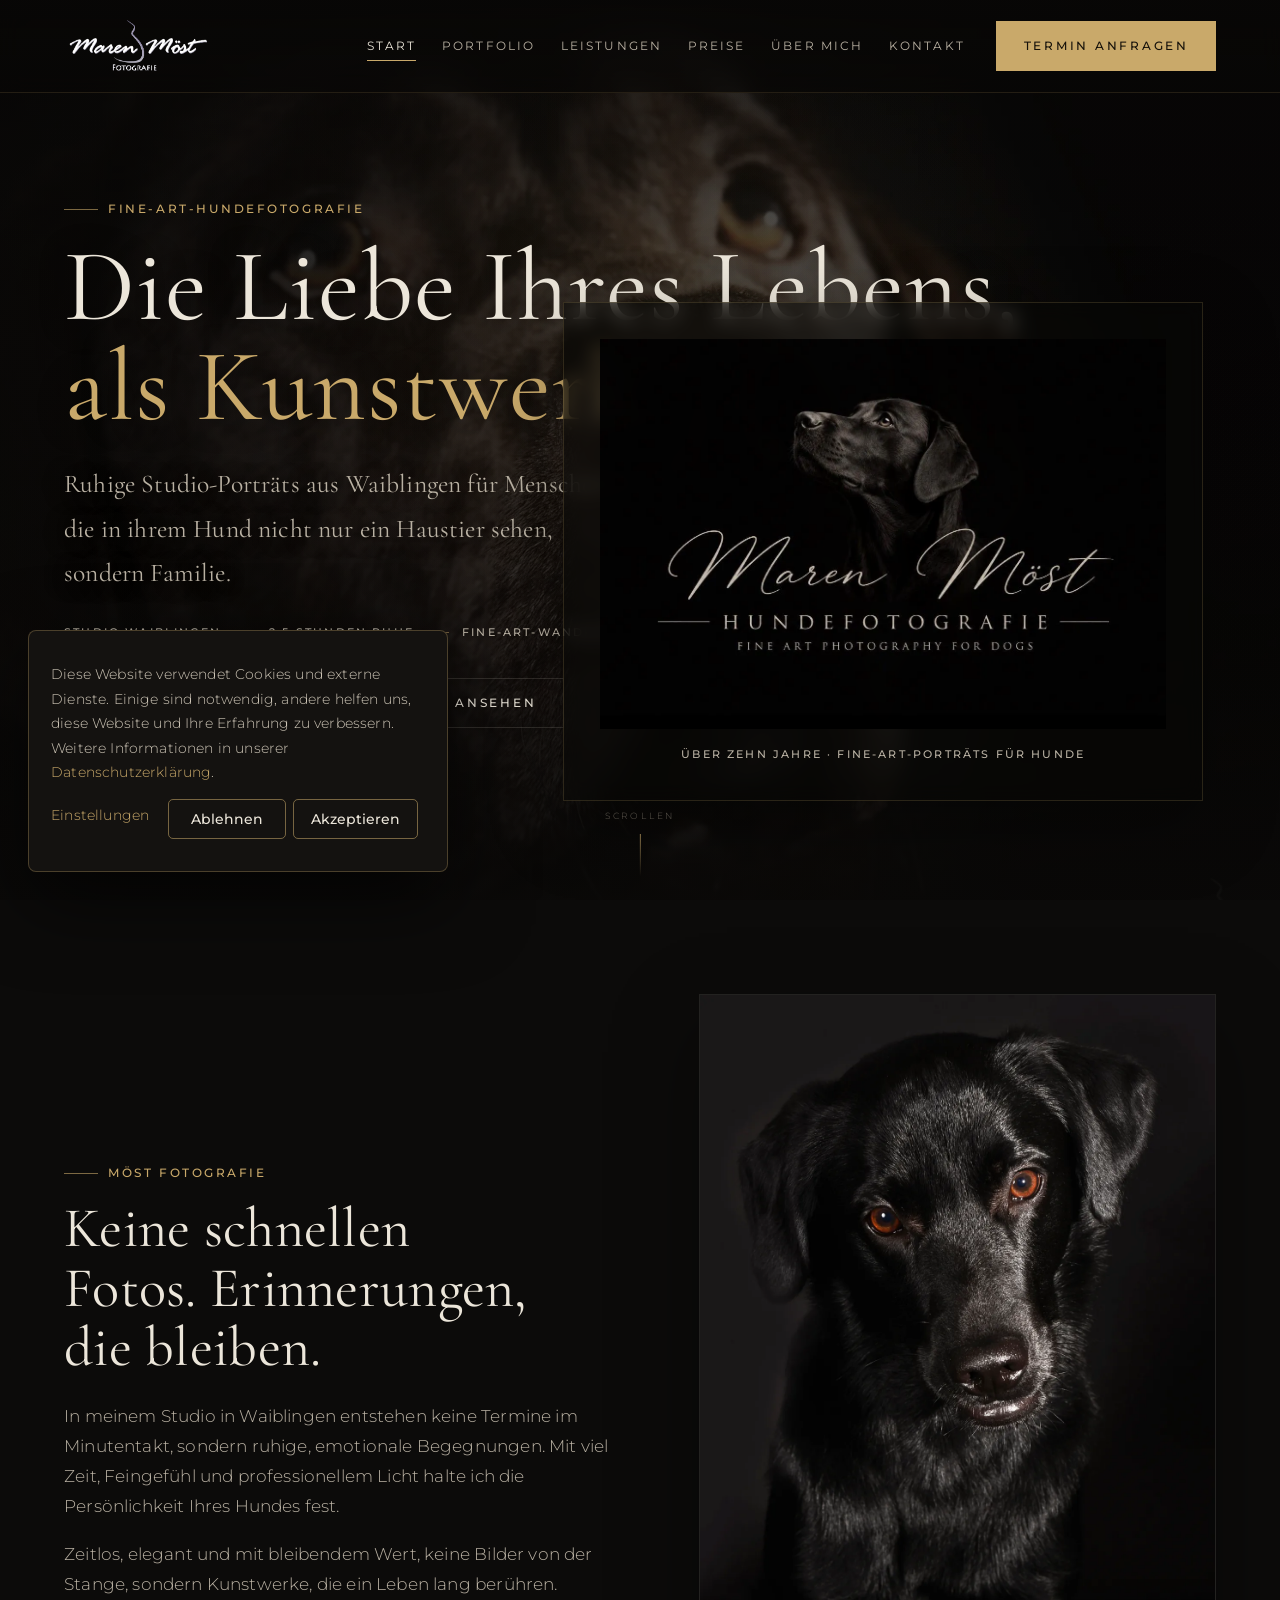
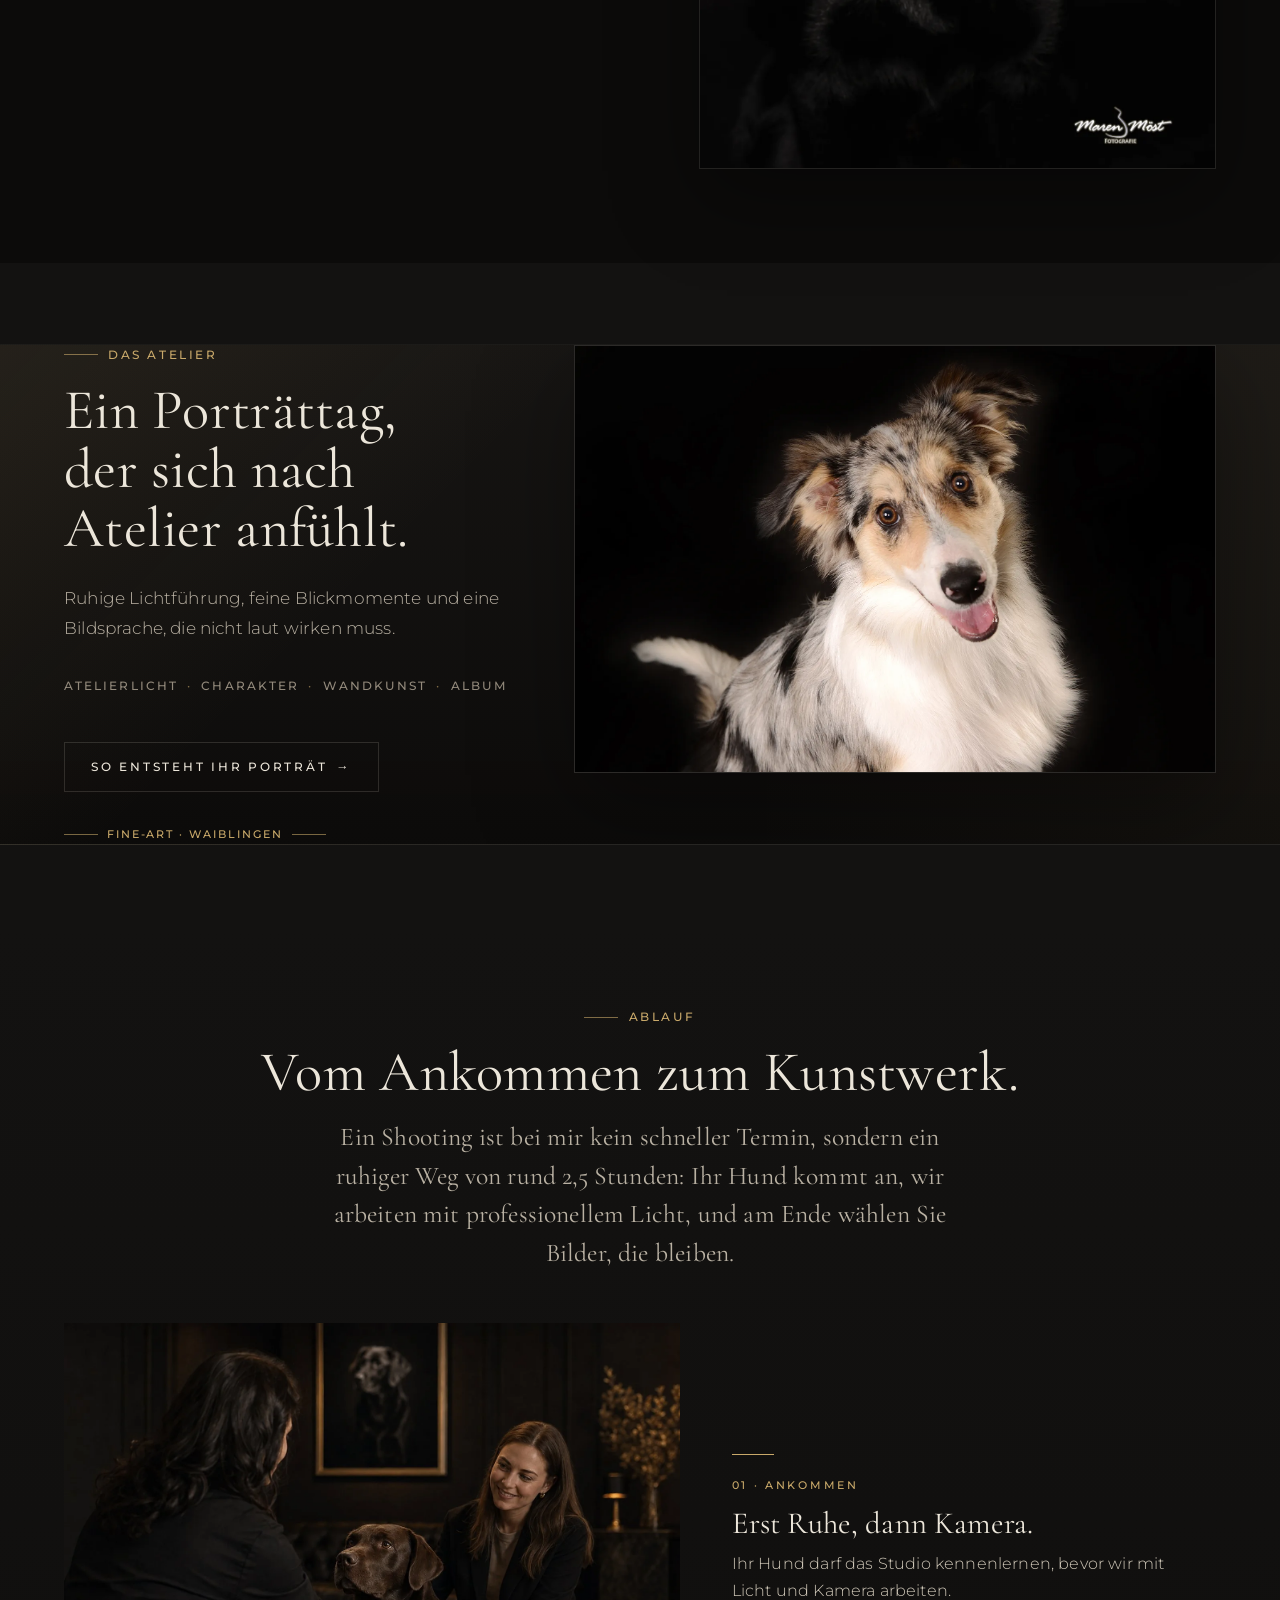
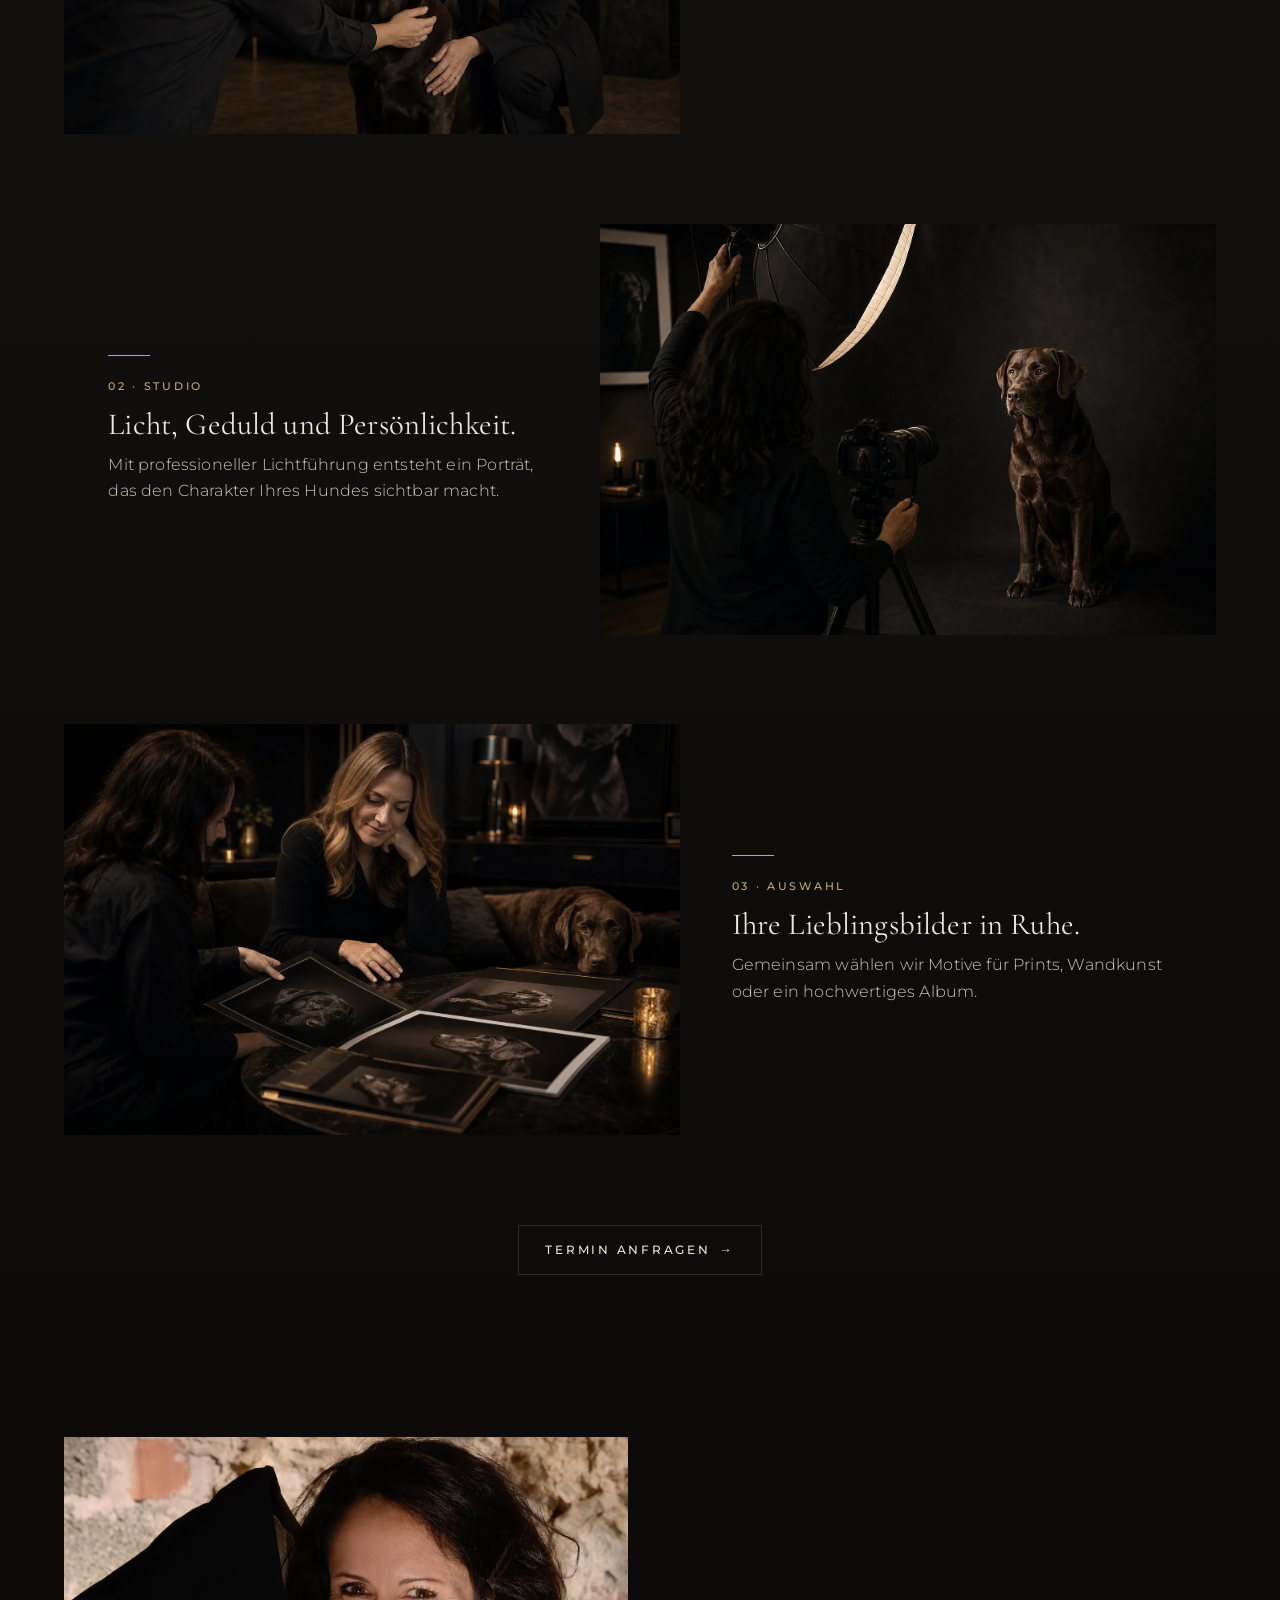
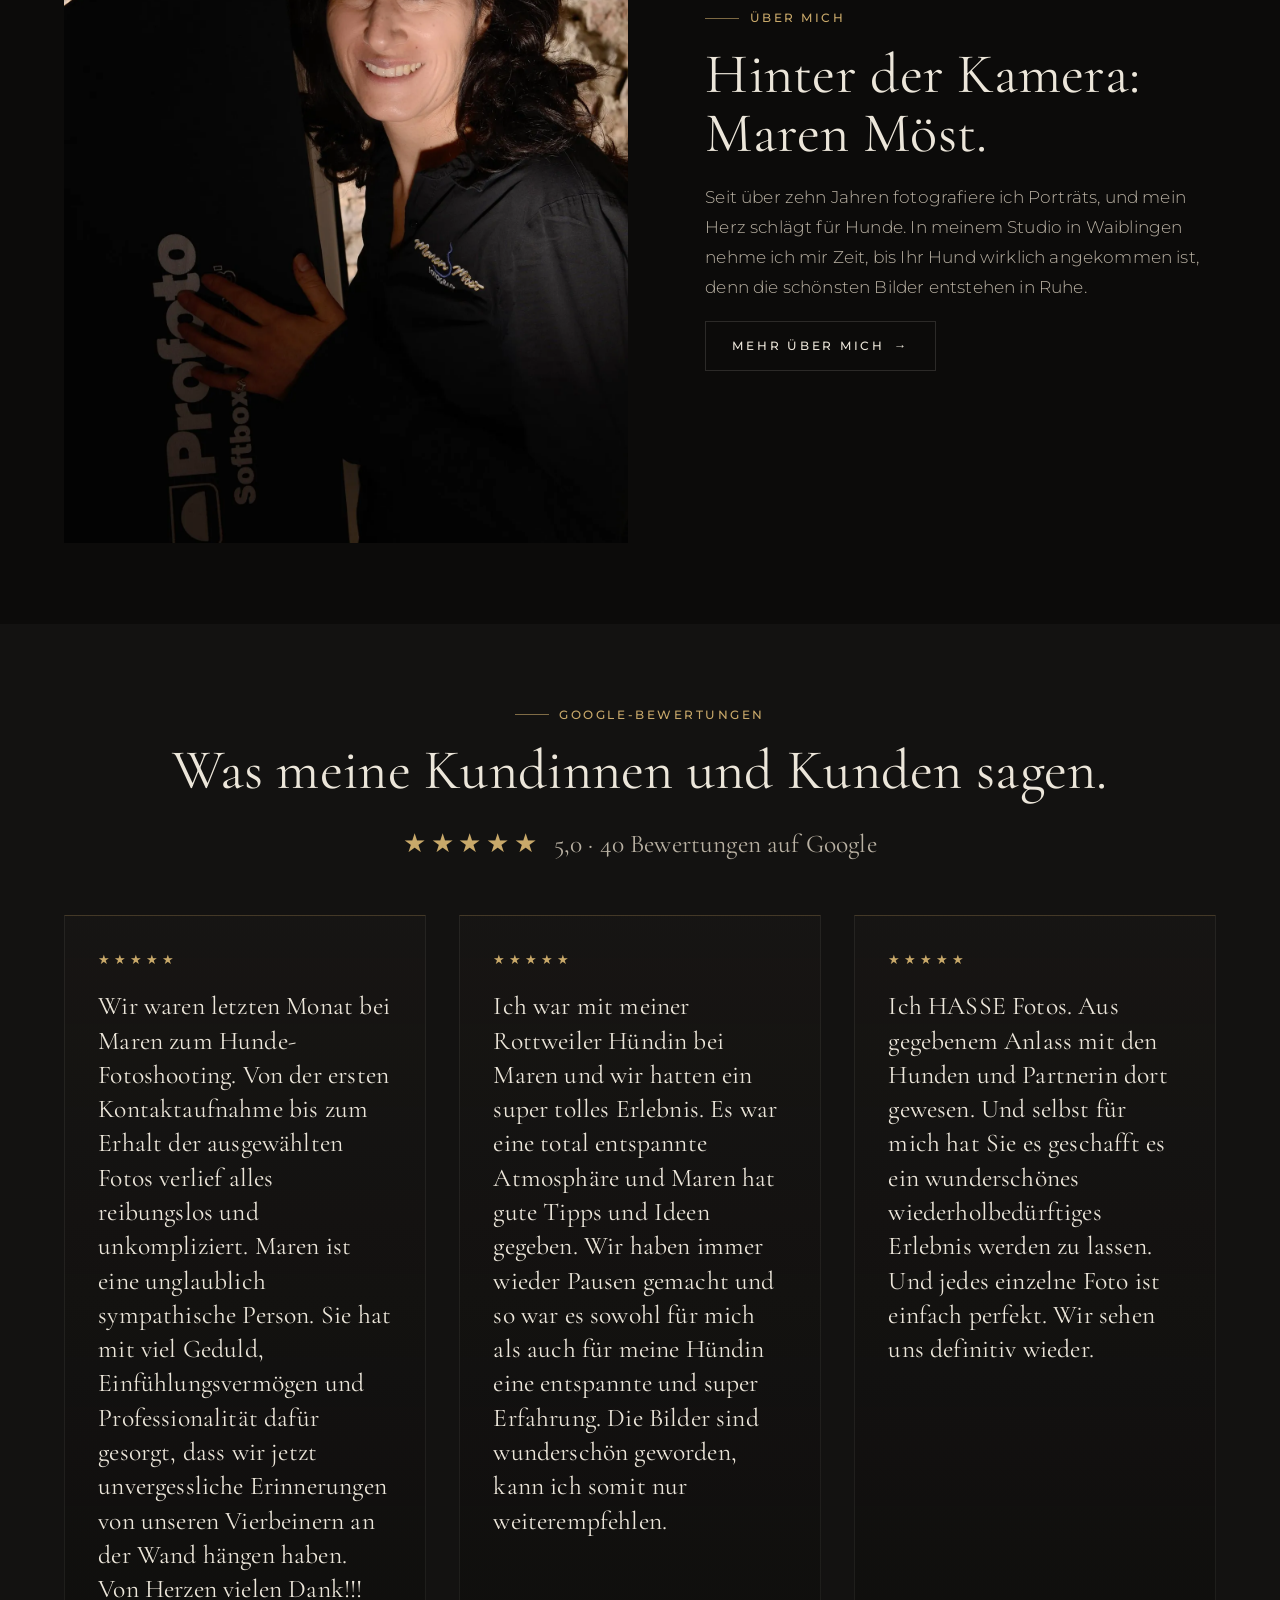
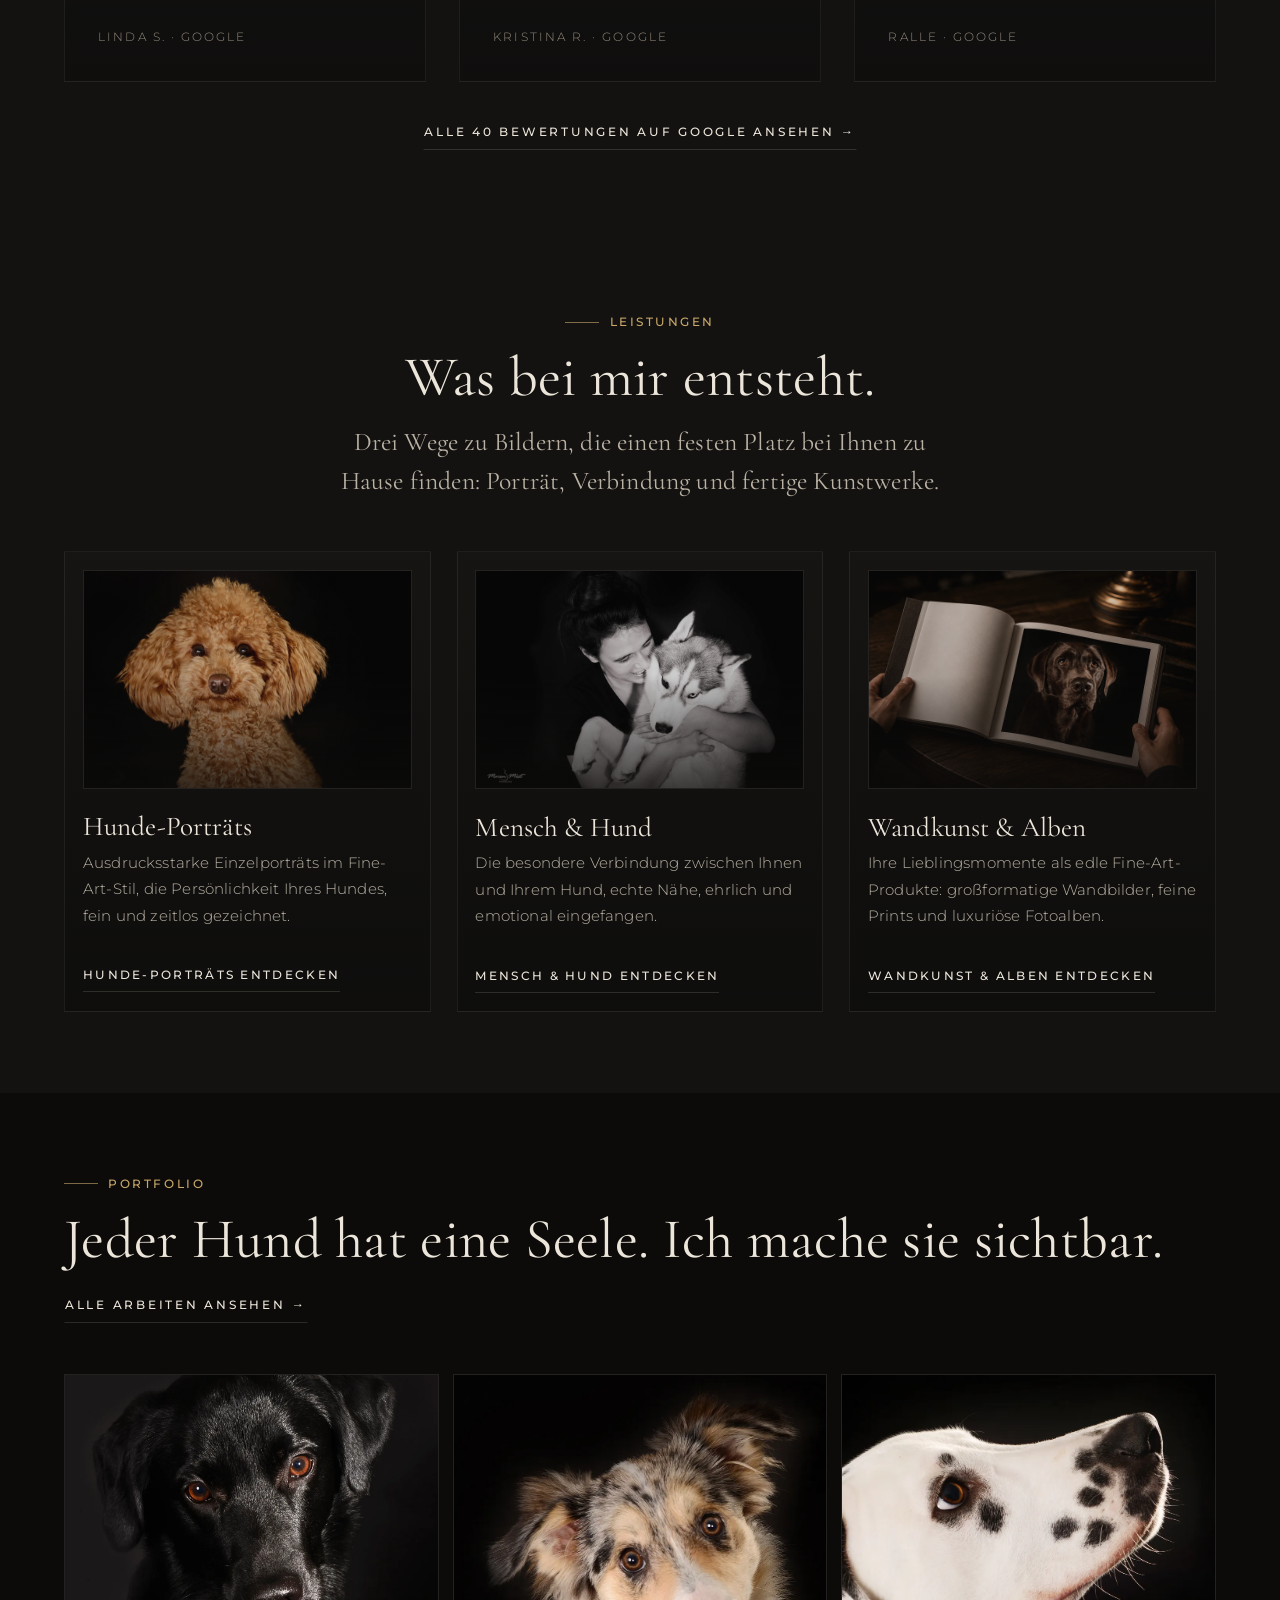
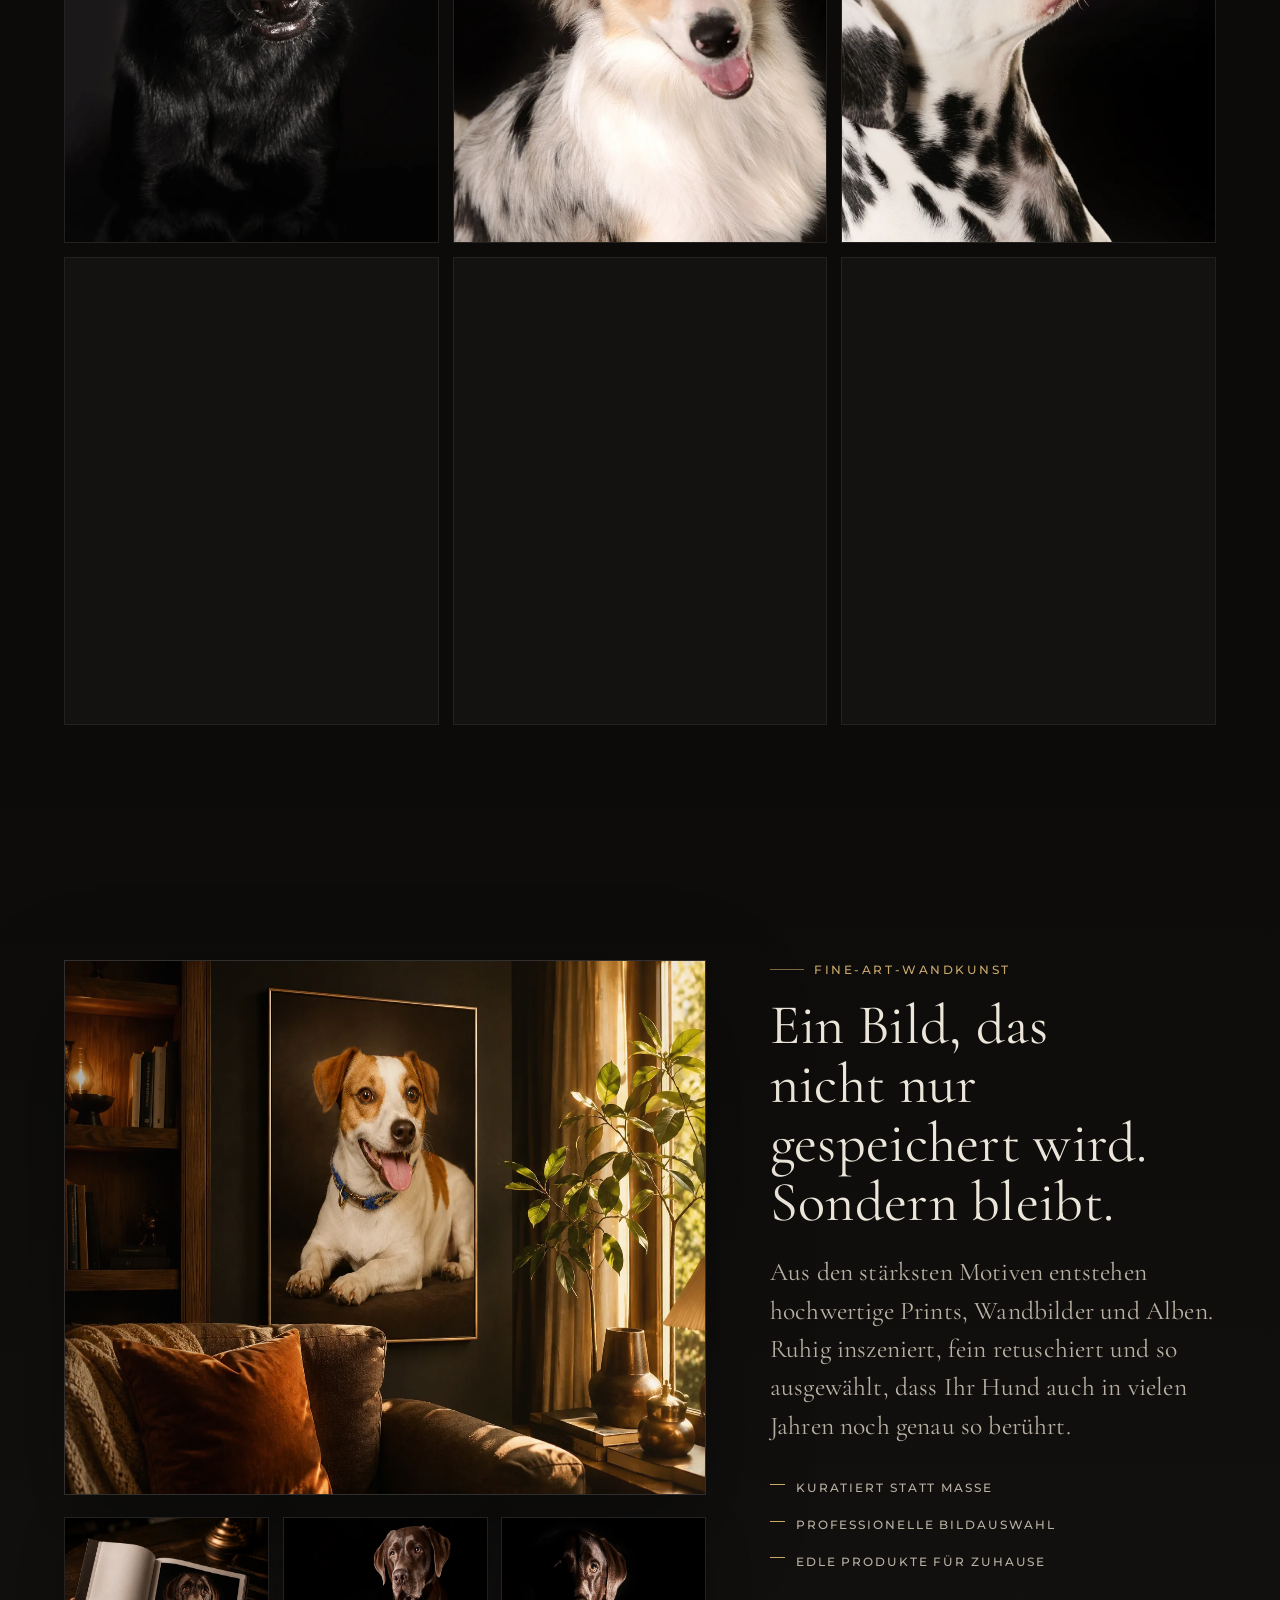
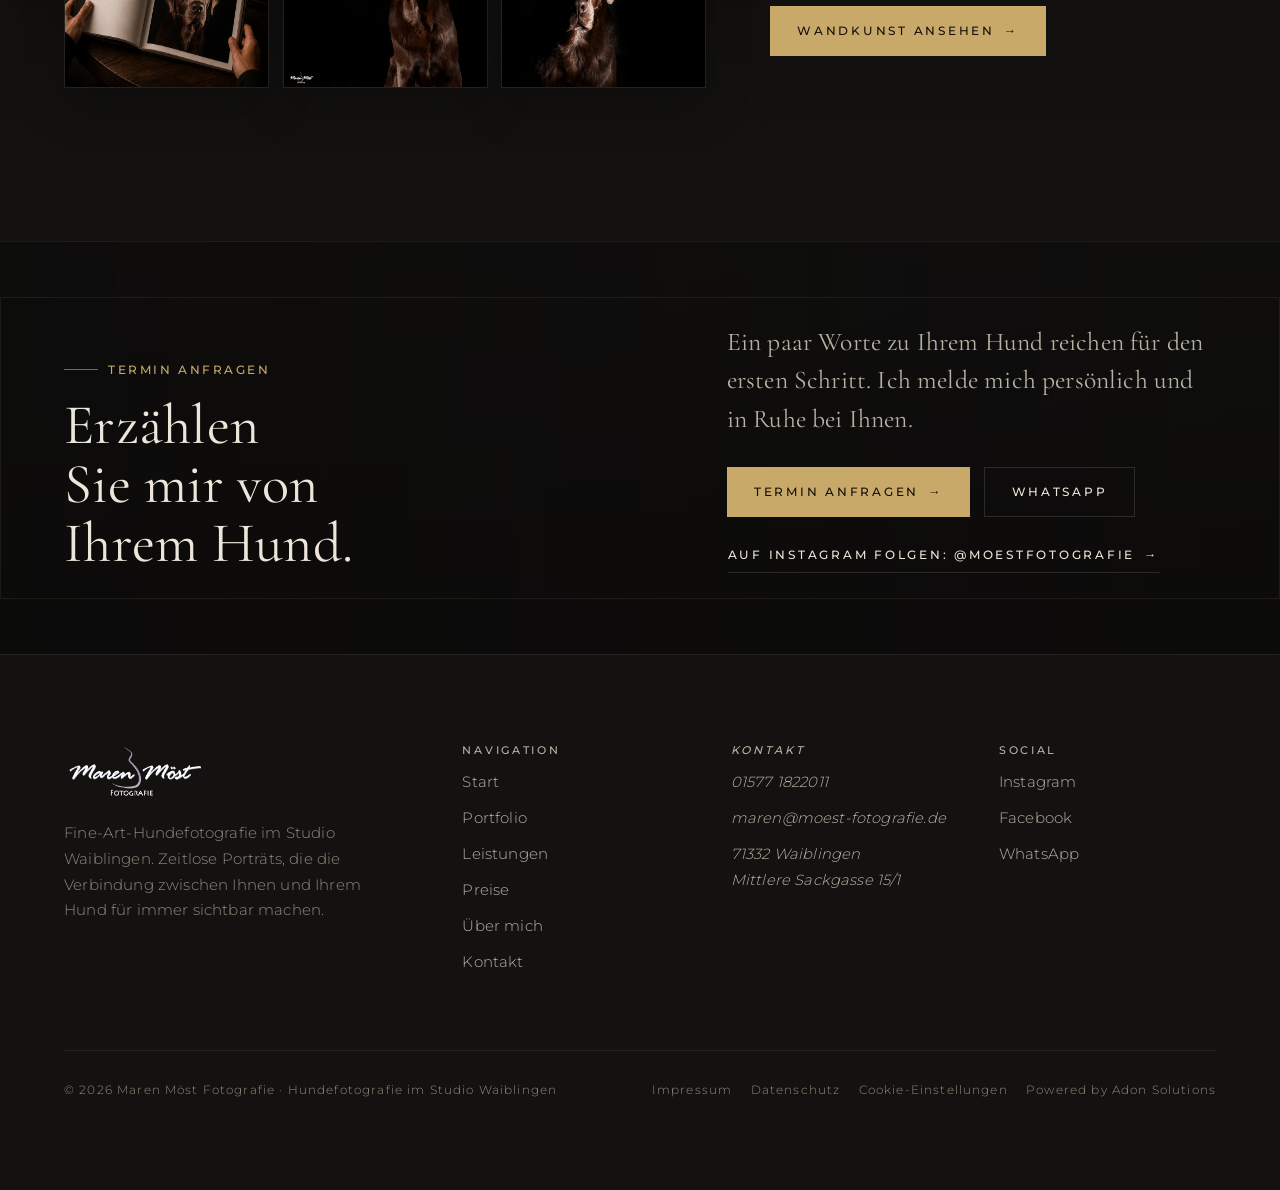
==== commit 669b3268: "Online-Buchung: Adon-CRM-Booking-Block auf Kontakt + alle CTA-Buttons -> Booking-Link - kontakt.html" ====
--- a/index.html
+++ b/index.html
@@ -103,7 +103,7 @@
         <li class="site-nav__item"><a class="nav__link" href="ueber-mich.html">Über mich</a></li>
         <li class="site-nav__item"><a class="nav__link" href="kontakt.html">Kontakt</a></li>
       </ul>
-      <a class="button button--primary site-nav__cta" href="kontakt.html">Termin anfragen</a>
+      <a class="button button--primary site-nav__cta" href="https://app.adon-crm.de/book/wwwmoest-fotografiede" target="_blank" rel="noopener">Termin anfragen</a>
     </nav>
     <button class="nav-toggle" type="button" data-nav-toggle aria-label="Menü öffnen" aria-expanded="false">
       <span class="nav-toggle__bar"></span><span class="nav-toggle__bar"></span><span class="nav-toggle__bar"></span>
@@ -117,7 +117,7 @@
       <a class="nav-drawer__link" href="preise.html">Preise</a>
       <a class="nav-drawer__link" href="ueber-mich.html">Über mich</a>
       <a class="nav-drawer__link" href="kontakt.html">Kontakt</a>
-    <a class="button button--primary nav-drawer__cta" href="kontakt.html">Termin anfragen</a>
+    <a class="button button--primary nav-drawer__cta" href="https://app.adon-crm.de/book/wwwmoest-fotografiede" target="_blank" rel="noopener">Termin anfragen</a>
   </nav>
 
   <main class="page page--home">
@@ -132,7 +132,7 @@
         <span>Fine-Art-Wandkunst</span>
       </div>
       <div class="hero__actions" data-reveal data-reveal-delay="3">
-        <a class="button button--primary" href="kontakt.html">Termin anfragen <span class="button__arrow" aria-hidden="true">→</span></a>
+        <a class="button button--primary" href="https://app.adon-crm.de/book/wwwmoest-fotografiede" target="_blank" rel="noopener">Termin anfragen <span class="button__arrow" aria-hidden="true">→</span></a>
         <a class="button button--ghost" href="portfolio.html">Portfolio ansehen</a>
       </div>
     </div>
@@ -219,7 +219,7 @@
         </article>
       </div>
       <div class="experience__foot" data-reveal data-reveal-delay="3">
-        <a class="button button--ghost" href="kontakt.html">Termin anfragen <span class="button__arrow" aria-hidden="true">→</span></a>
+        <a class="button button--ghost" href="https://app.adon-crm.de/book/wwwmoest-fotografiede" target="_blank" rel="noopener">Termin anfragen <span class="button__arrow" aria-hidden="true">→</span></a>
       </div>
     </div>
   </section>
@@ -349,7 +349,7 @@
       <div class="contact-cta__body">
         <p class="section-head__text">Ein paar Worte zu Ihrem Hund reichen für den ersten Schritt. Ich melde mich persönlich und in Ruhe bei Ihnen.</p>
         <div class="contact-cta__actions">
-          <a class="button button--primary" href="kontakt.html">Termin anfragen <span class="button__arrow" aria-hidden="true">→</span></a>
+          <a class="button button--primary" href="https://app.adon-crm.de/book/wwwmoest-fotografiede" target="_blank" rel="noopener">Termin anfragen <span class="button__arrow" aria-hidden="true">→</span></a>
           <a class="button button--ghost" href="https://wa.me/491772028979" target="_blank" rel="noopener noreferrer">WhatsApp</a>
         </div>
         <p class="contact-cta__social"><a class="button button--text" href="https://www.instagram.com/moestfotografie/" target="_blank" rel="noopener noreferrer">Auf Instagram folgen: @moestfotografie <span class="button__arrow" aria-hidden="true">→</span></a></p>
@@ -359,7 +359,7 @@
 
   <div class="mobile-cta" data-mobile-cta aria-label="Schnellkontakt">
     <a class="mobile-cta__btn mobile-cta__btn--ghost" href="tel:+4915771822011">Anrufen</a>
-    <a class="mobile-cta__btn mobile-cta__btn--primary" href="kontakt.html">Termin anfragen</a>
+    <a class="mobile-cta__btn mobile-cta__btn--primary" href="https://app.adon-crm.de/book/wwwmoest-fotografiede" target="_blank" rel="noopener">Termin anfragen</a>
   </div>
   </main>
   <footer class="footer">
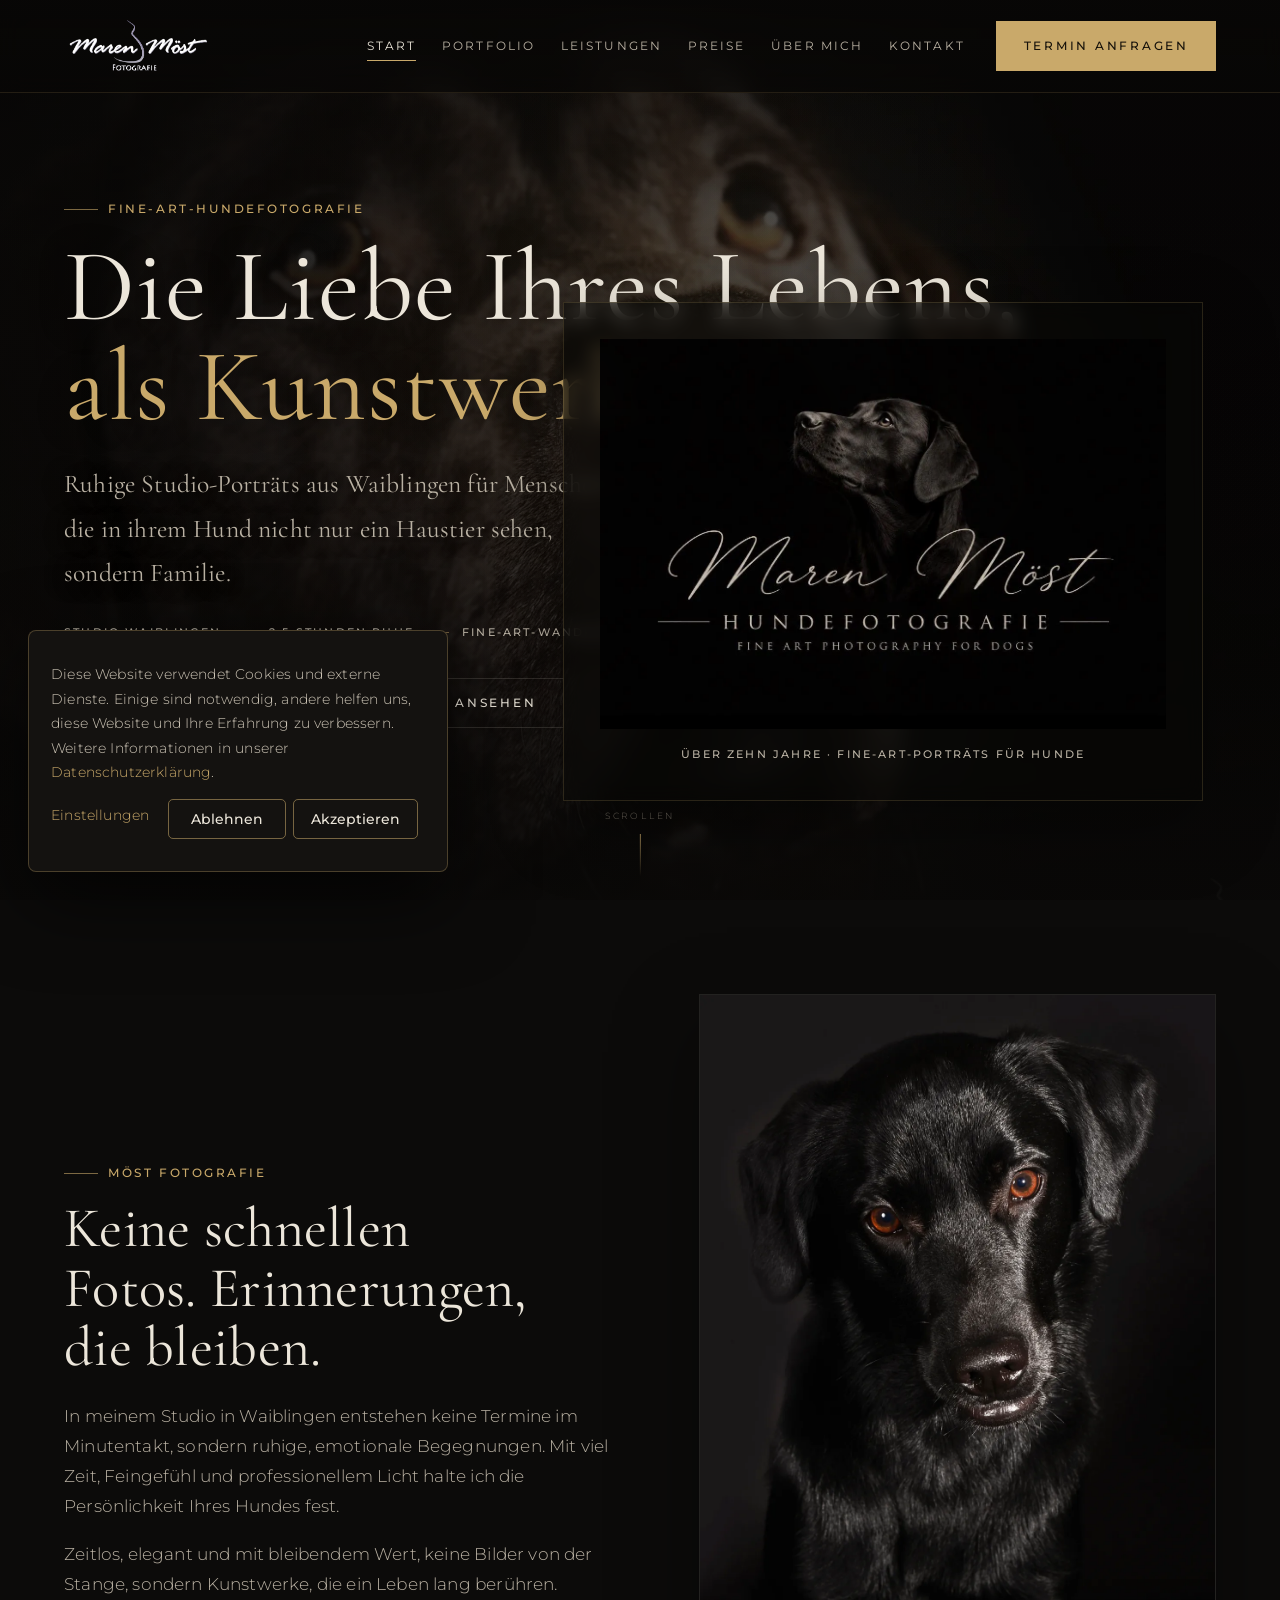
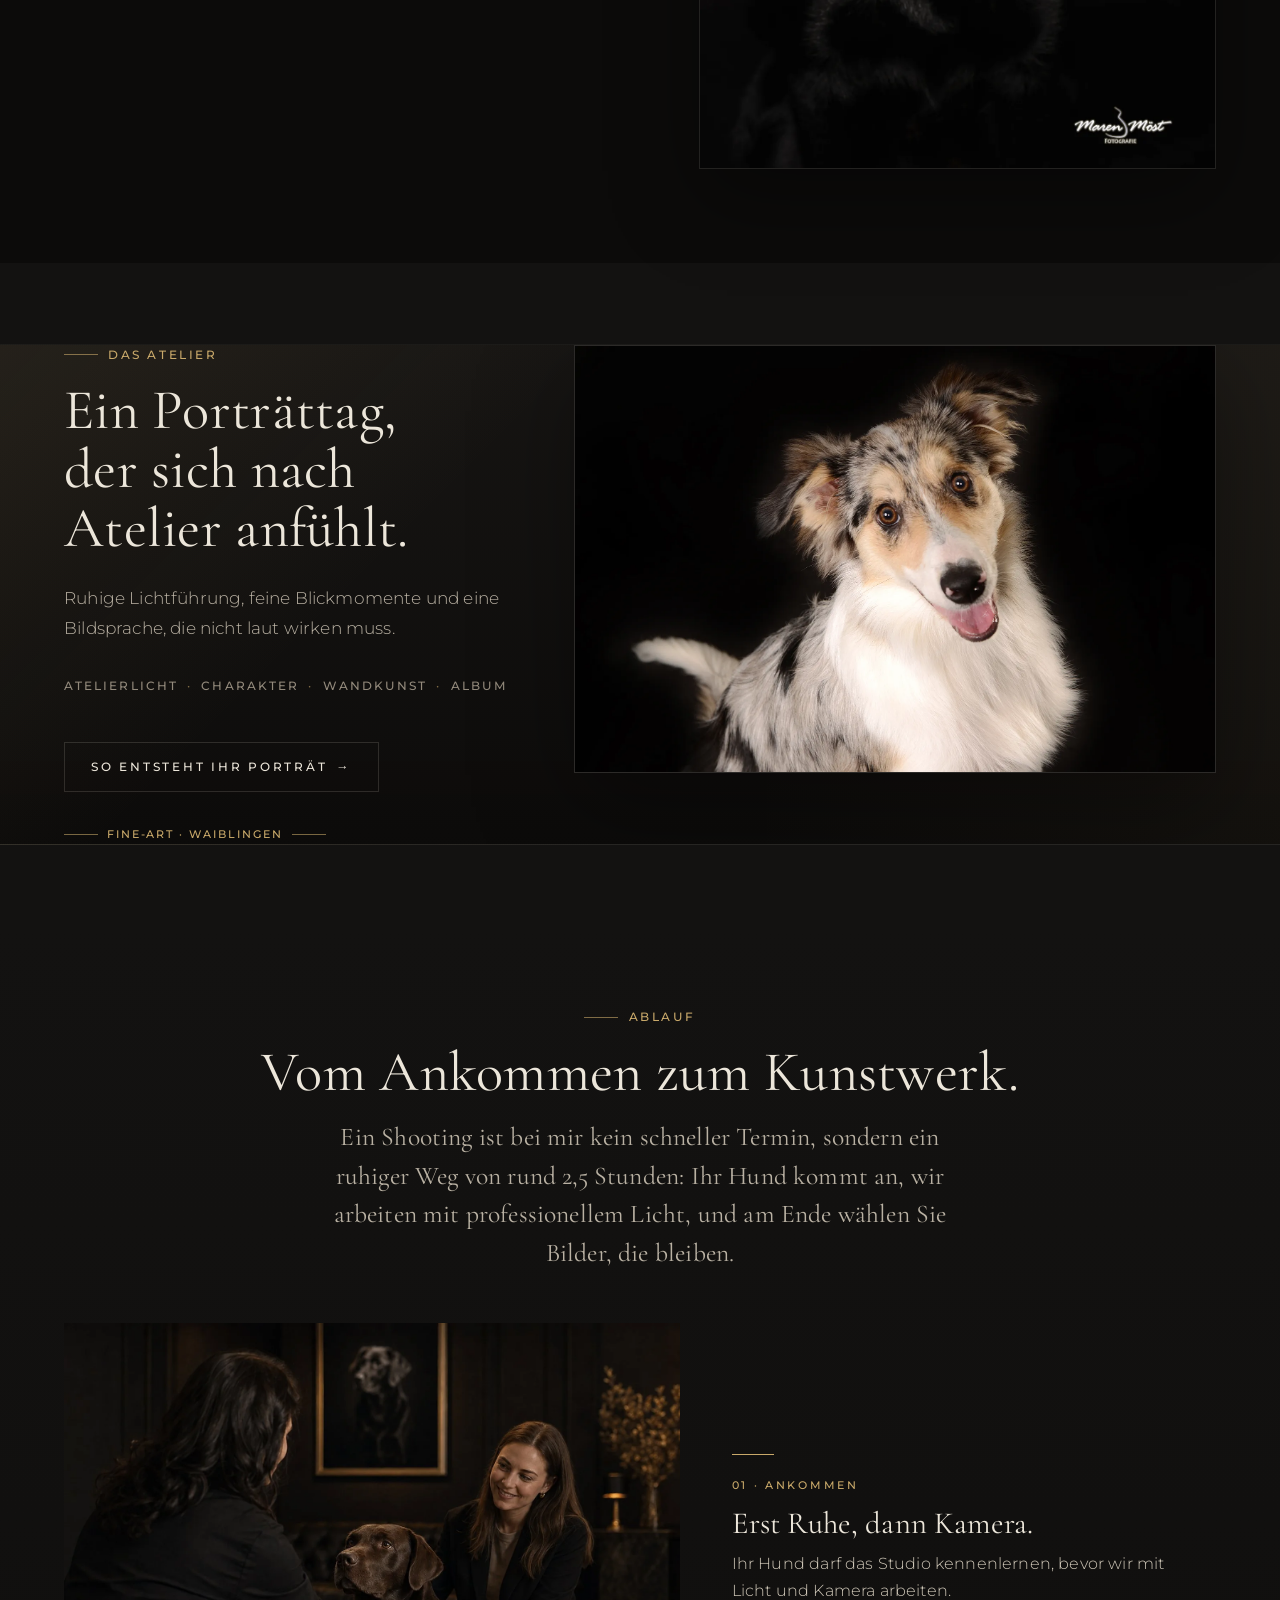
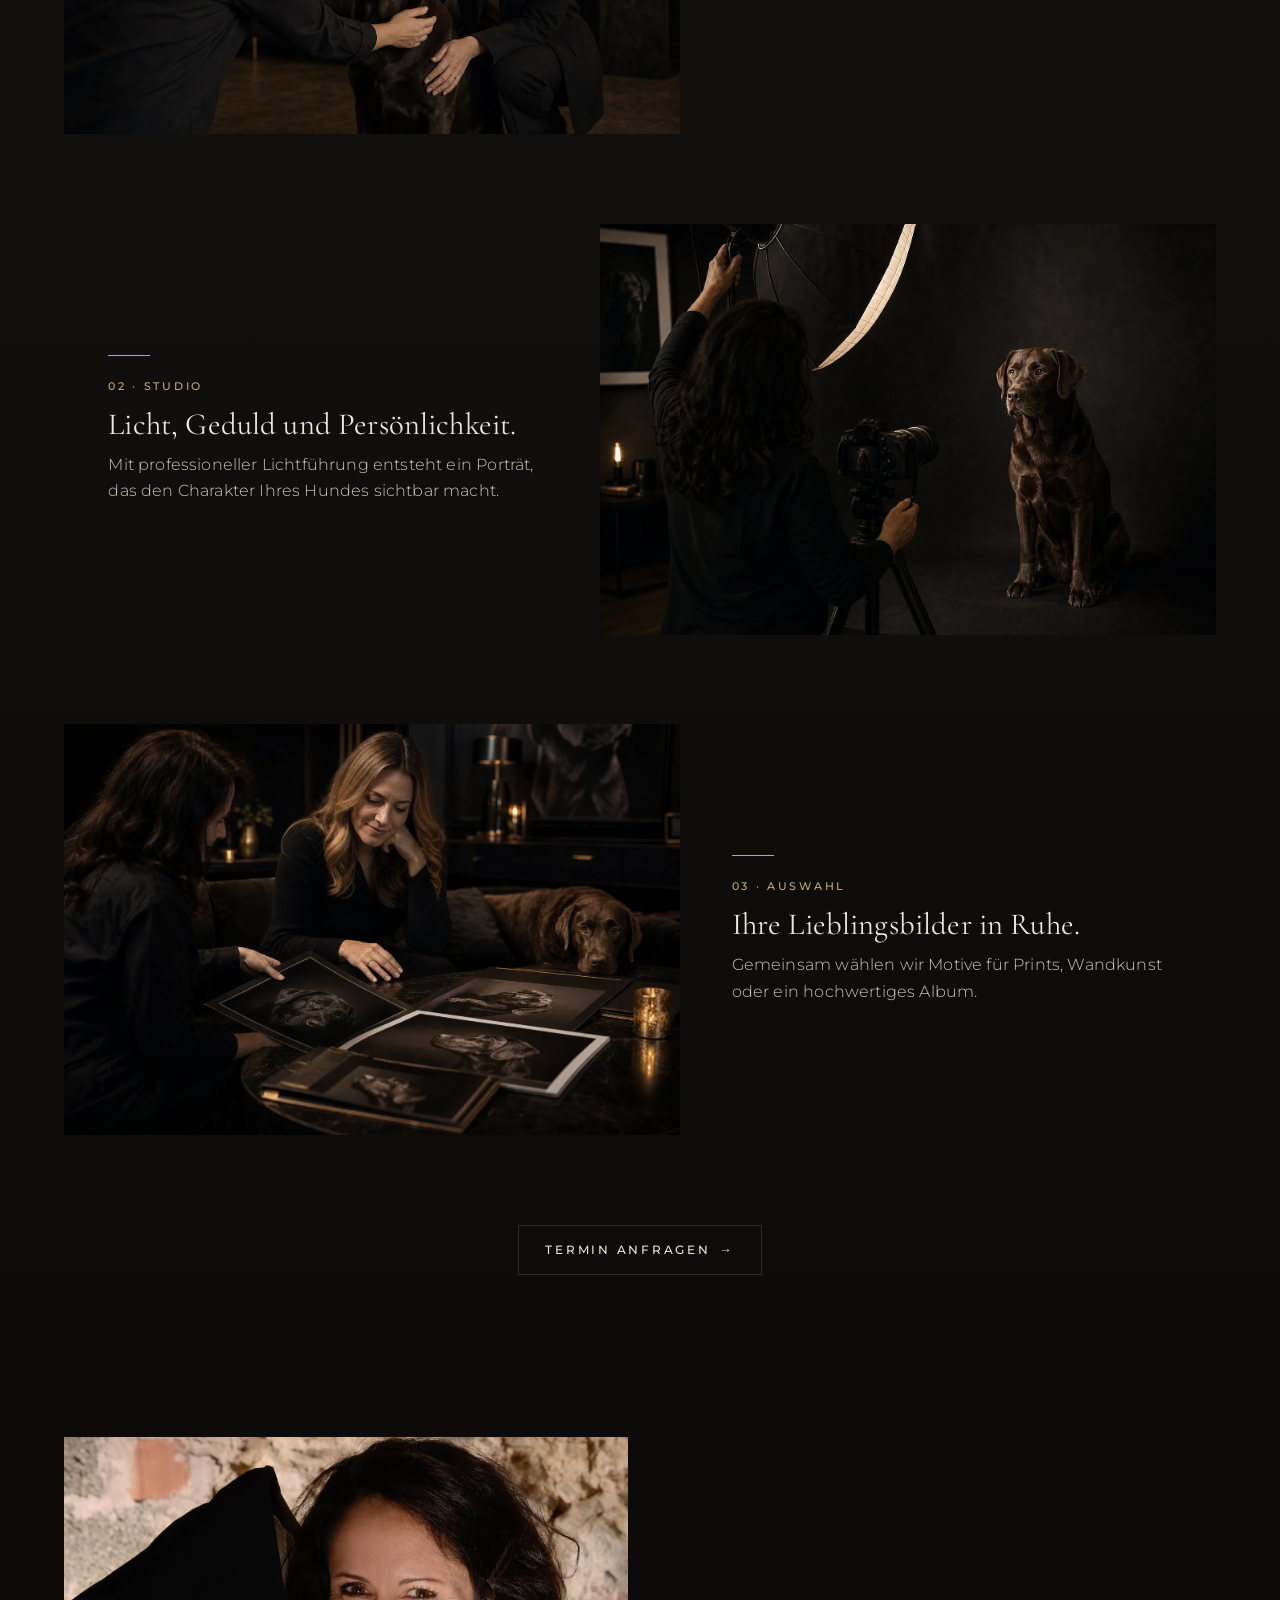
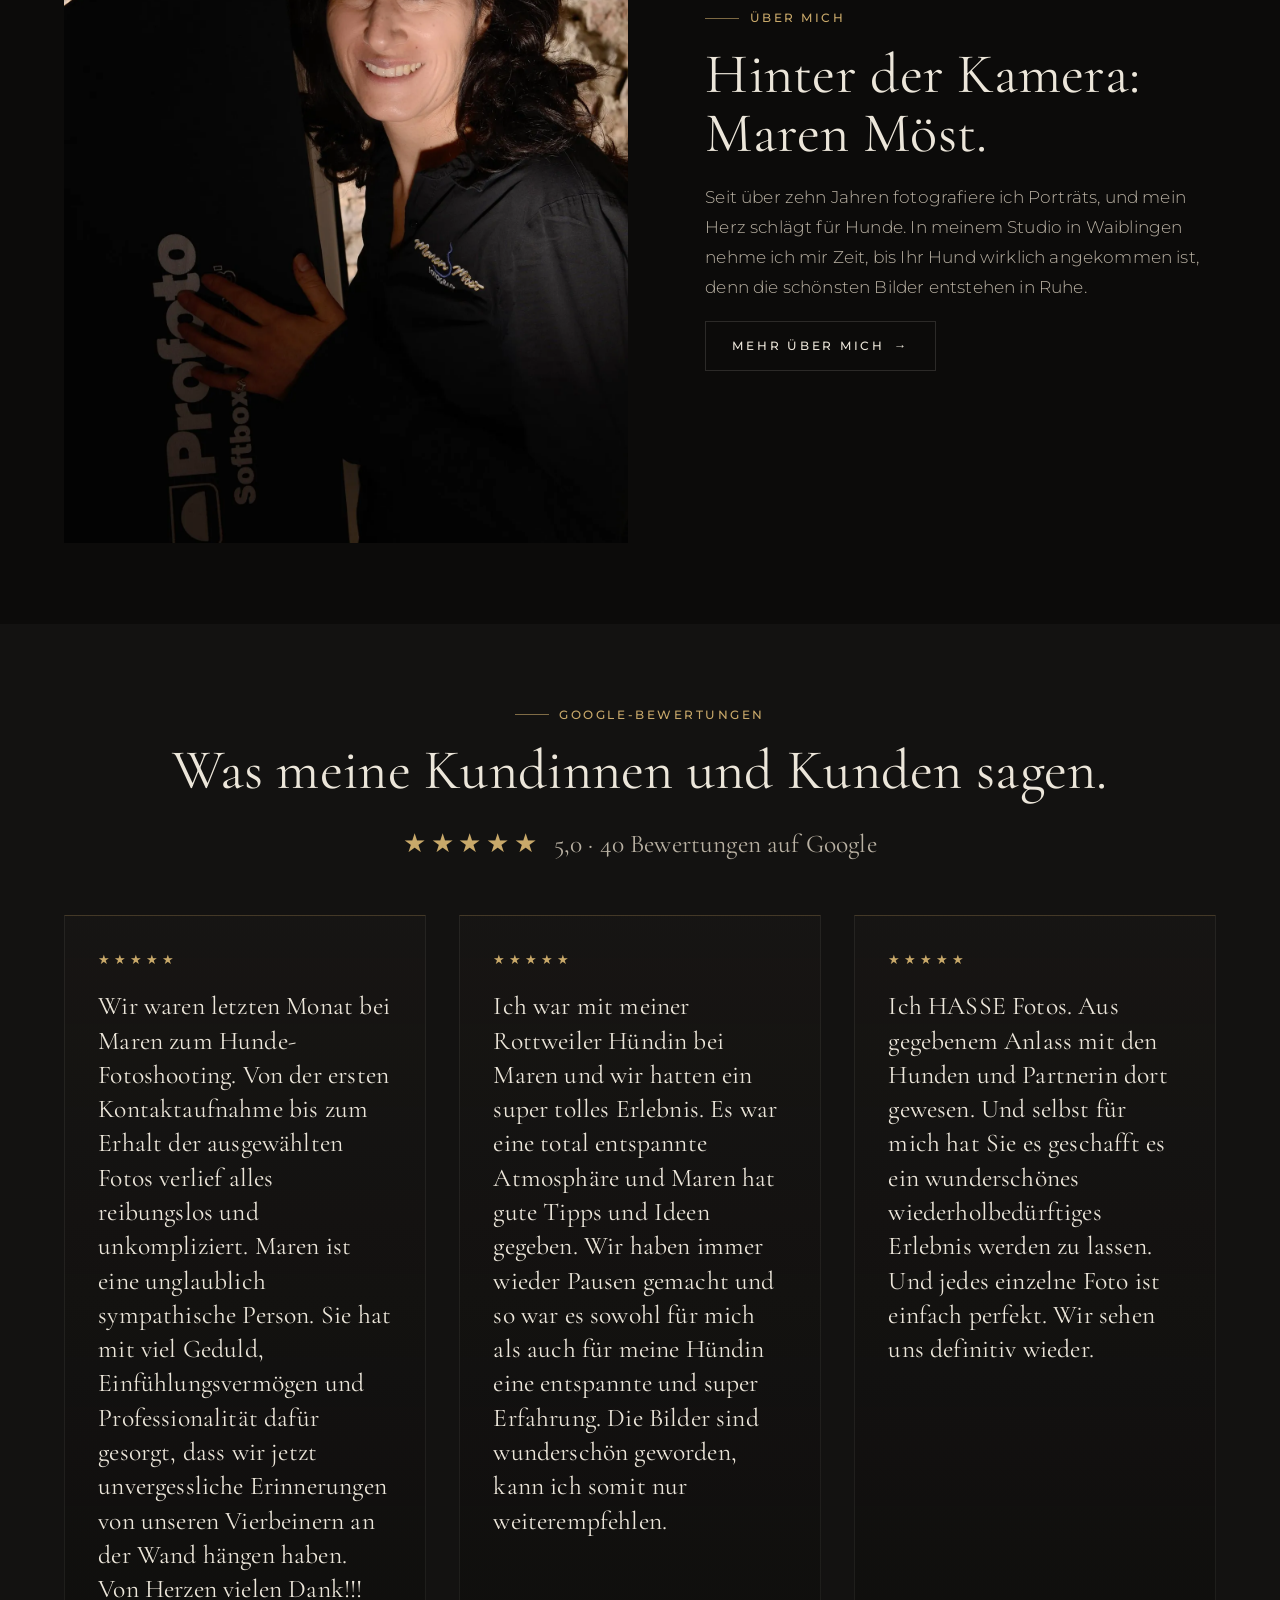
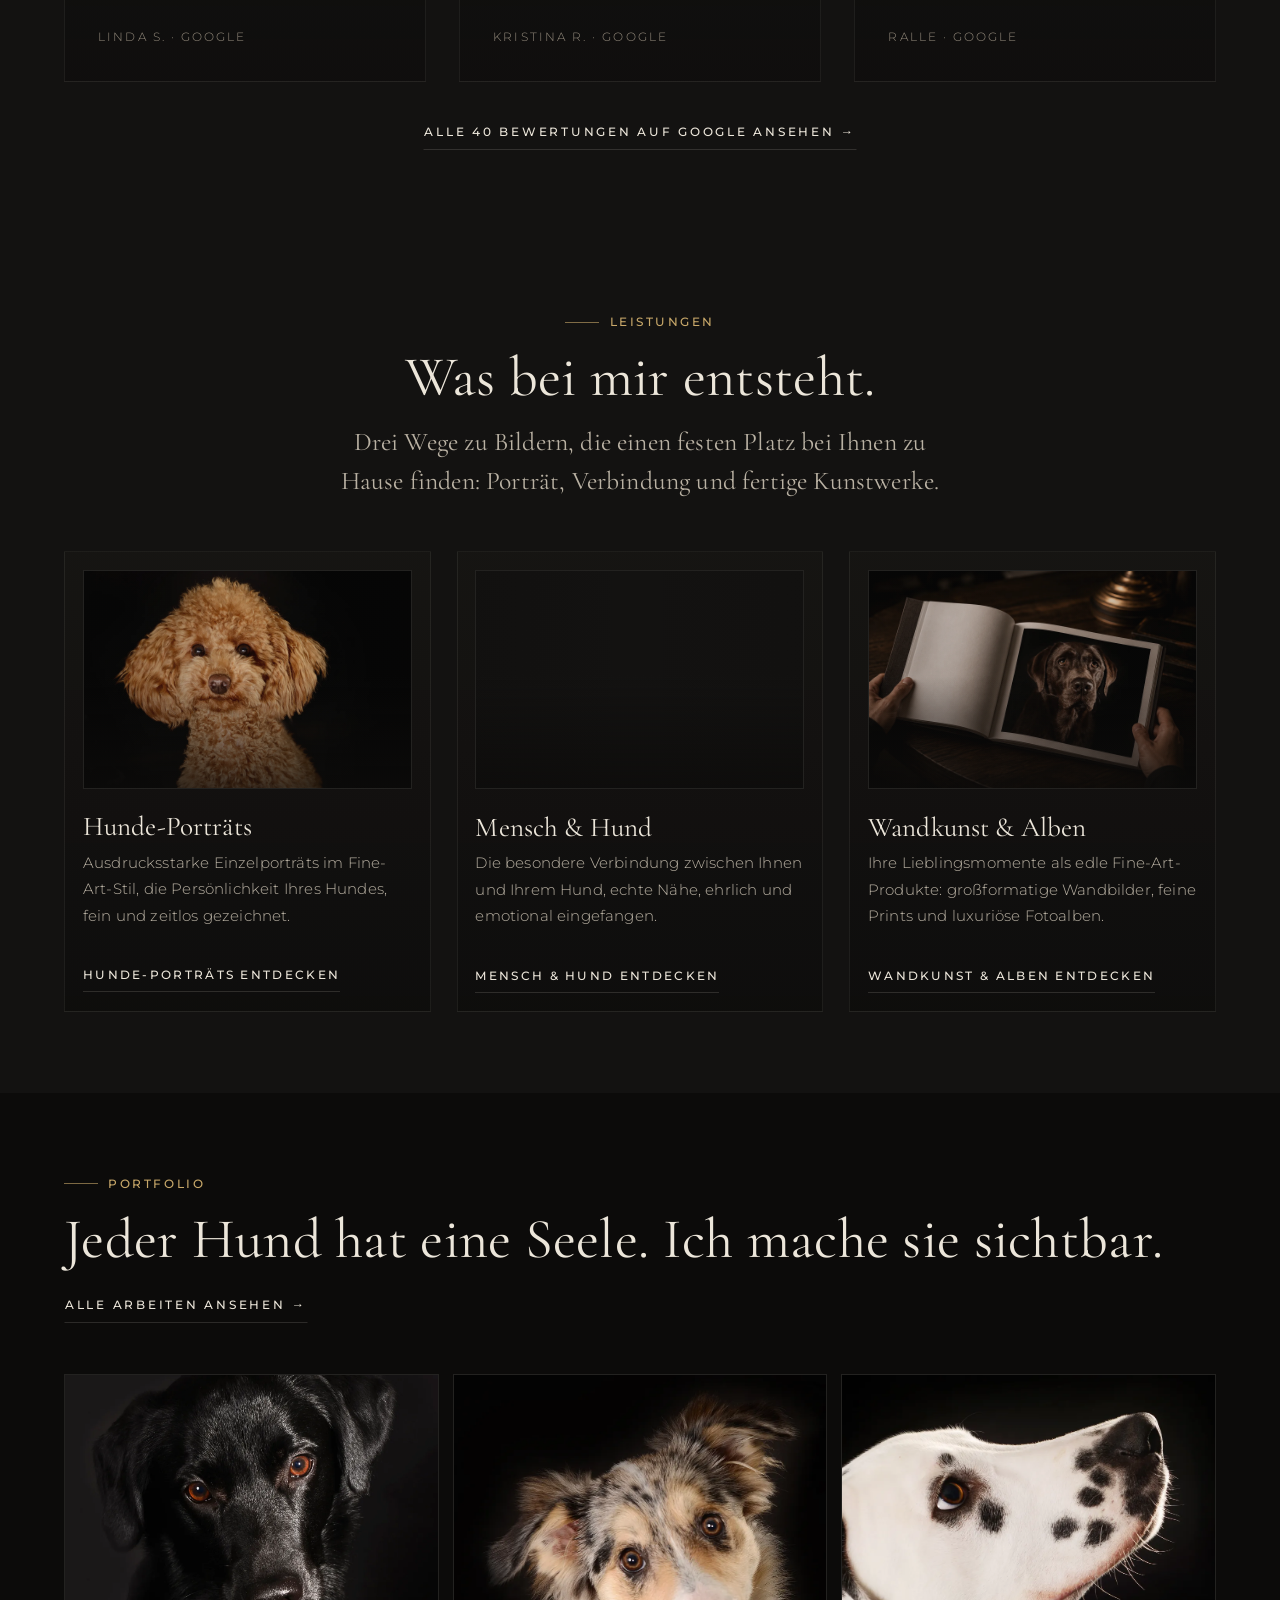
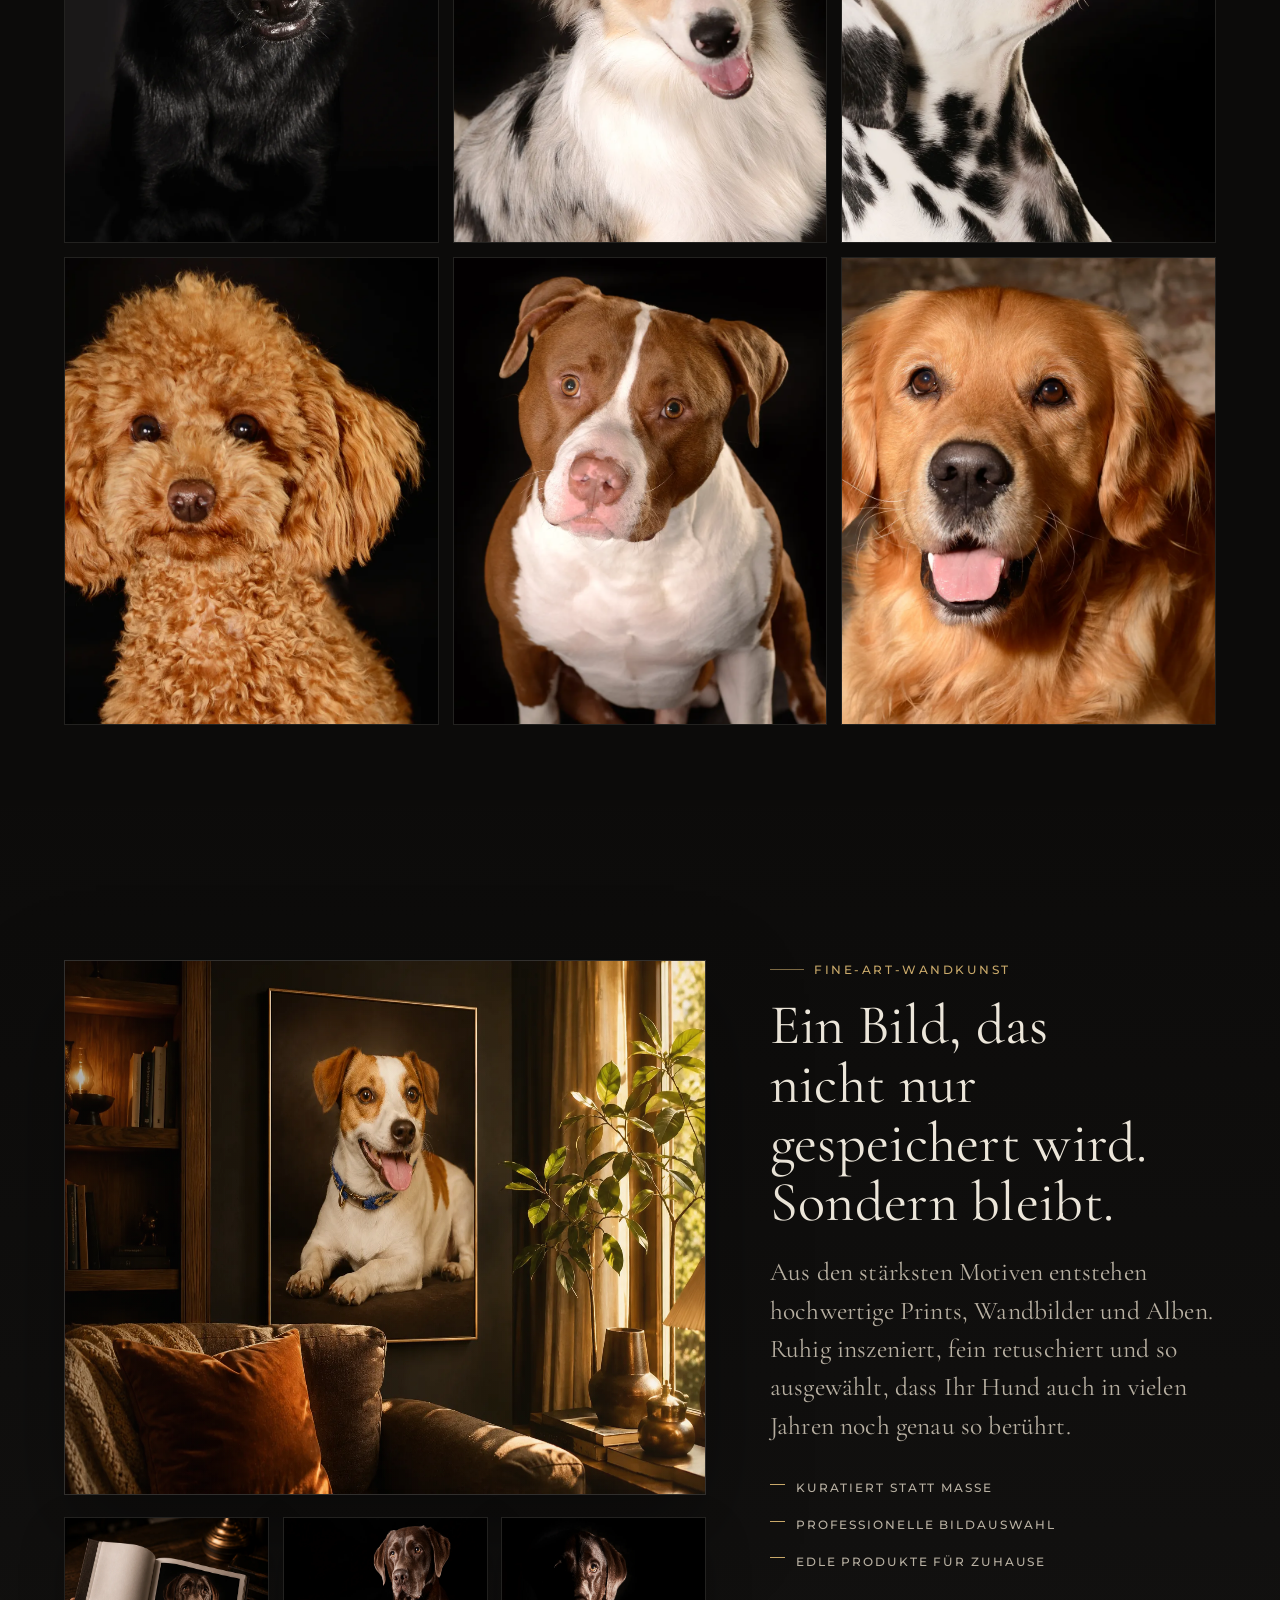
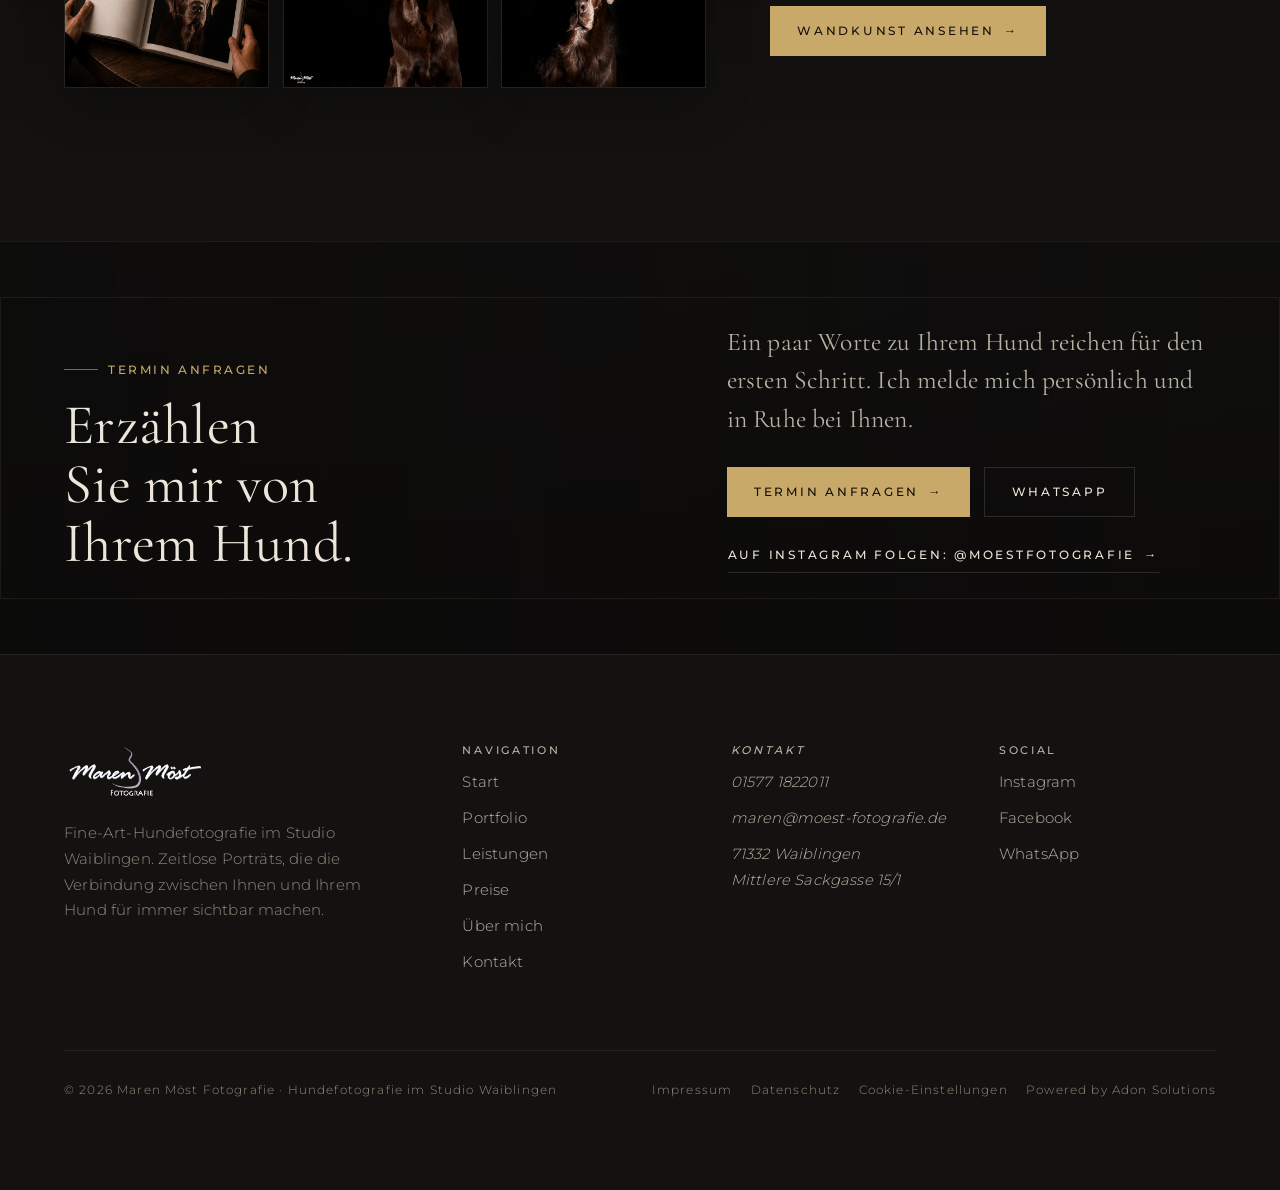
==== commit f1e00e13: "Booking-Funnel: CTAs -> Buchungsblock auf Kontakt (#online-buchen) -> von dort ins CRM Geändert gege" ====
--- a/index.html
+++ b/index.html
@@ -103,7 +103,7 @@
         <li class="site-nav__item"><a class="nav__link" href="ueber-mich.html">Über mich</a></li>
         <li class="site-nav__item"><a class="nav__link" href="kontakt.html">Kontakt</a></li>
       </ul>
-      <a class="button button--primary site-nav__cta" href="https://app.adon-crm.de/book/wwwmoest-fotografiede" target="_blank" rel="noopener">Termin anfragen</a>
+      <a class="button button--primary site-nav__cta" href="kontakt.html#online-buchen">Termin anfragen</a>
     </nav>
     <button class="nav-toggle" type="button" data-nav-toggle aria-label="Menü öffnen" aria-expanded="false">
       <span class="nav-toggle__bar"></span><span class="nav-toggle__bar"></span><span class="nav-toggle__bar"></span>
@@ -117,7 +117,7 @@
       <a class="nav-drawer__link" href="preise.html">Preise</a>
       <a class="nav-drawer__link" href="ueber-mich.html">Über mich</a>
       <a class="nav-drawer__link" href="kontakt.html">Kontakt</a>
-    <a class="button button--primary nav-drawer__cta" href="https://app.adon-crm.de/book/wwwmoest-fotografiede" target="_blank" rel="noopener">Termin anfragen</a>
+    <a class="button button--primary nav-drawer__cta" href="kontakt.html#online-buchen">Termin anfragen</a>
   </nav>
 
   <main class="page page--home">
@@ -132,7 +132,7 @@
         <span>Fine-Art-Wandkunst</span>
       </div>
       <div class="hero__actions" data-reveal data-reveal-delay="3">
-        <a class="button button--primary" href="https://app.adon-crm.de/book/wwwmoest-fotografiede" target="_blank" rel="noopener">Termin anfragen <span class="button__arrow" aria-hidden="true">→</span></a>
+        <a class="button button--primary" href="kontakt.html#online-buchen">Termin anfragen <span class="button__arrow" aria-hidden="true">→</span></a>
         <a class="button button--ghost" href="portfolio.html">Portfolio ansehen</a>
       </div>
     </div>
@@ -219,7 +219,7 @@
         </article>
       </div>
       <div class="experience__foot" data-reveal data-reveal-delay="3">
-        <a class="button button--ghost" href="https://app.adon-crm.de/book/wwwmoest-fotografiede" target="_blank" rel="noopener">Termin anfragen <span class="button__arrow" aria-hidden="true">→</span></a>
+        <a class="button button--ghost" href="kontakt.html#online-buchen">Termin anfragen <span class="button__arrow" aria-hidden="true">→</span></a>
       </div>
     </div>
   </section>
@@ -349,7 +349,7 @@
       <div class="contact-cta__body">
         <p class="section-head__text">Ein paar Worte zu Ihrem Hund reichen für den ersten Schritt. Ich melde mich persönlich und in Ruhe bei Ihnen.</p>
         <div class="contact-cta__actions">
-          <a class="button button--primary" href="https://app.adon-crm.de/book/wwwmoest-fotografiede" target="_blank" rel="noopener">Termin anfragen <span class="button__arrow" aria-hidden="true">→</span></a>
+          <a class="button button--primary" href="kontakt.html#online-buchen">Termin anfragen <span class="button__arrow" aria-hidden="true">→</span></a>
           <a class="button button--ghost" href="https://wa.me/491772028979" target="_blank" rel="noopener noreferrer">WhatsApp</a>
         </div>
         <p class="contact-cta__social"><a class="button button--text" href="https://www.instagram.com/moestfotografie/" target="_blank" rel="noopener noreferrer">Auf Instagram folgen: @moestfotografie <span class="button__arrow" aria-hidden="true">→</span></a></p>
@@ -359,7 +359,7 @@
 
   <div class="mobile-cta" data-mobile-cta aria-label="Schnellkontakt">
     <a class="mobile-cta__btn mobile-cta__btn--ghost" href="tel:+4915771822011">Anrufen</a>
-    <a class="mobile-cta__btn mobile-cta__btn--primary" href="https://app.adon-crm.de/book/wwwmoest-fotografiede" target="_blank" rel="noopener">Termin anfragen</a>
+    <a class="mobile-cta__btn mobile-cta__btn--primary" href="kontakt.html#online-buchen">Termin anfragen</a>
   </div>
   </main>
   <footer class="footer">
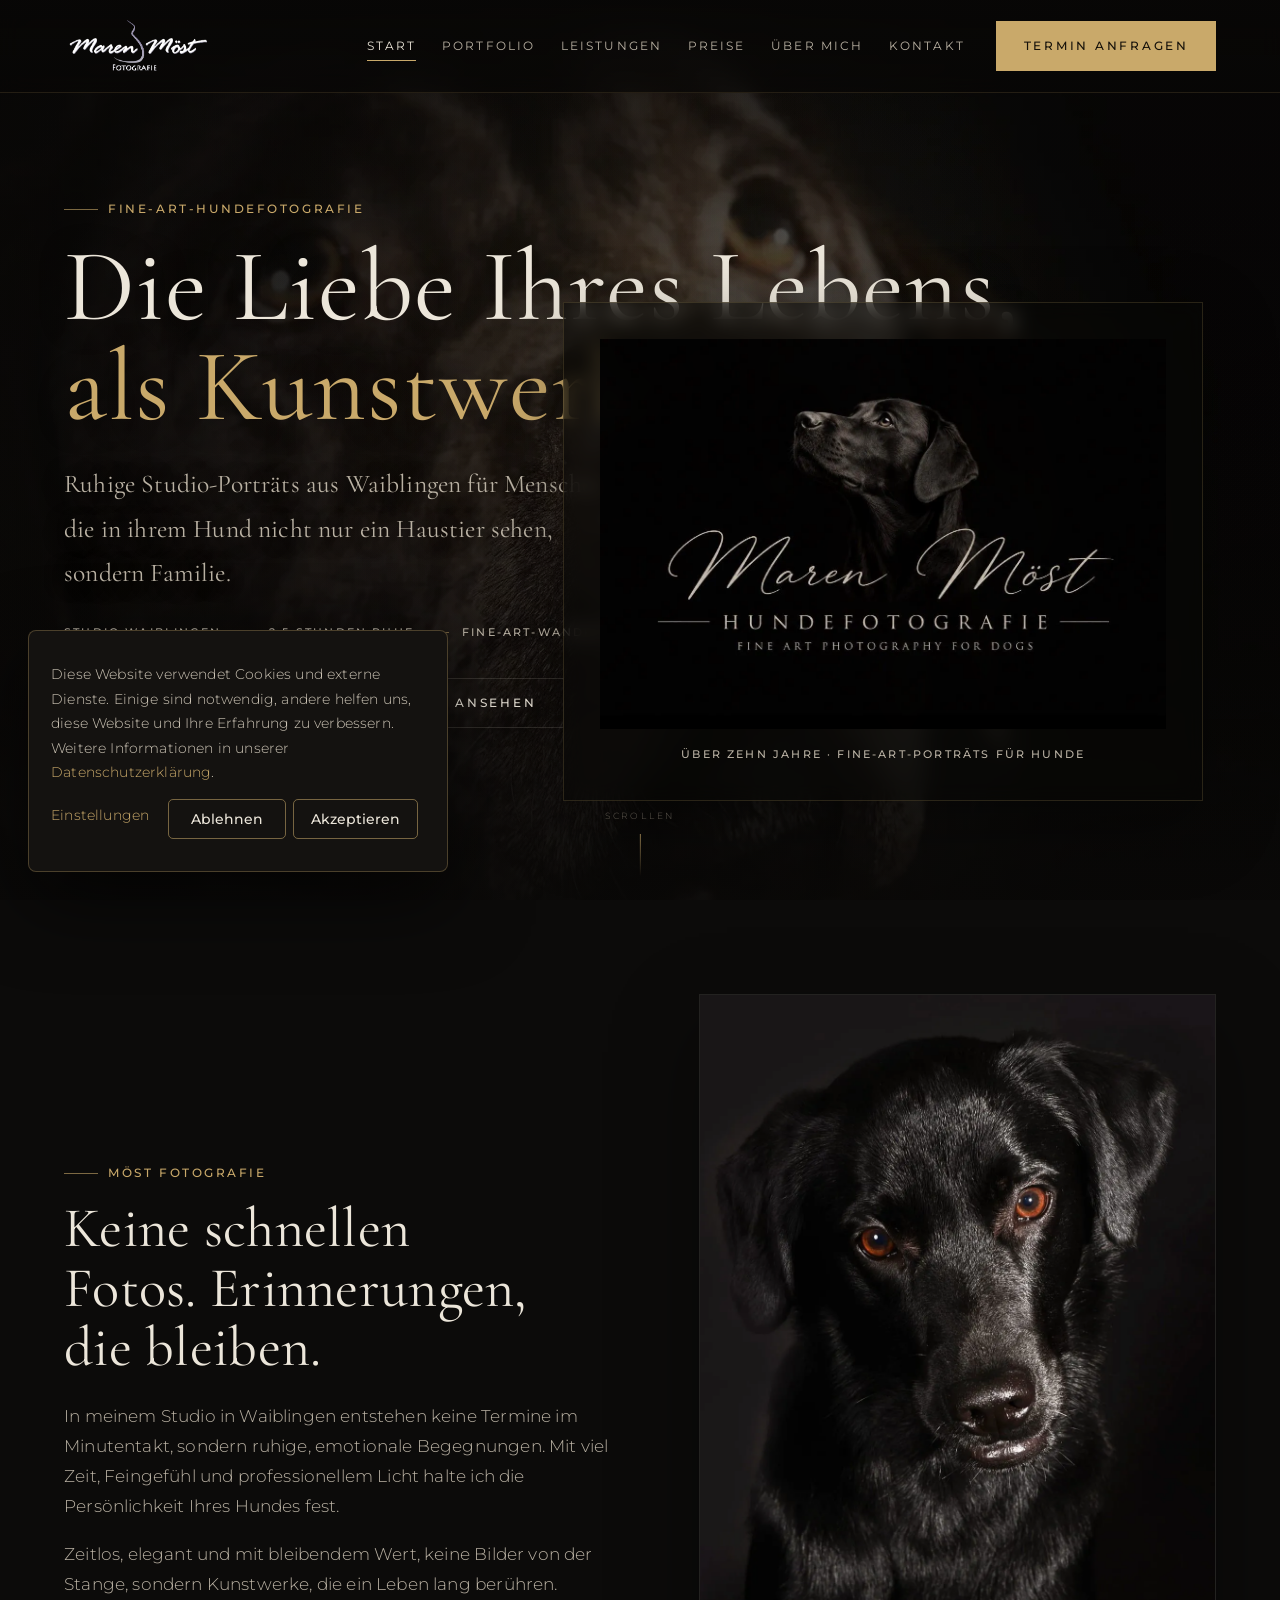
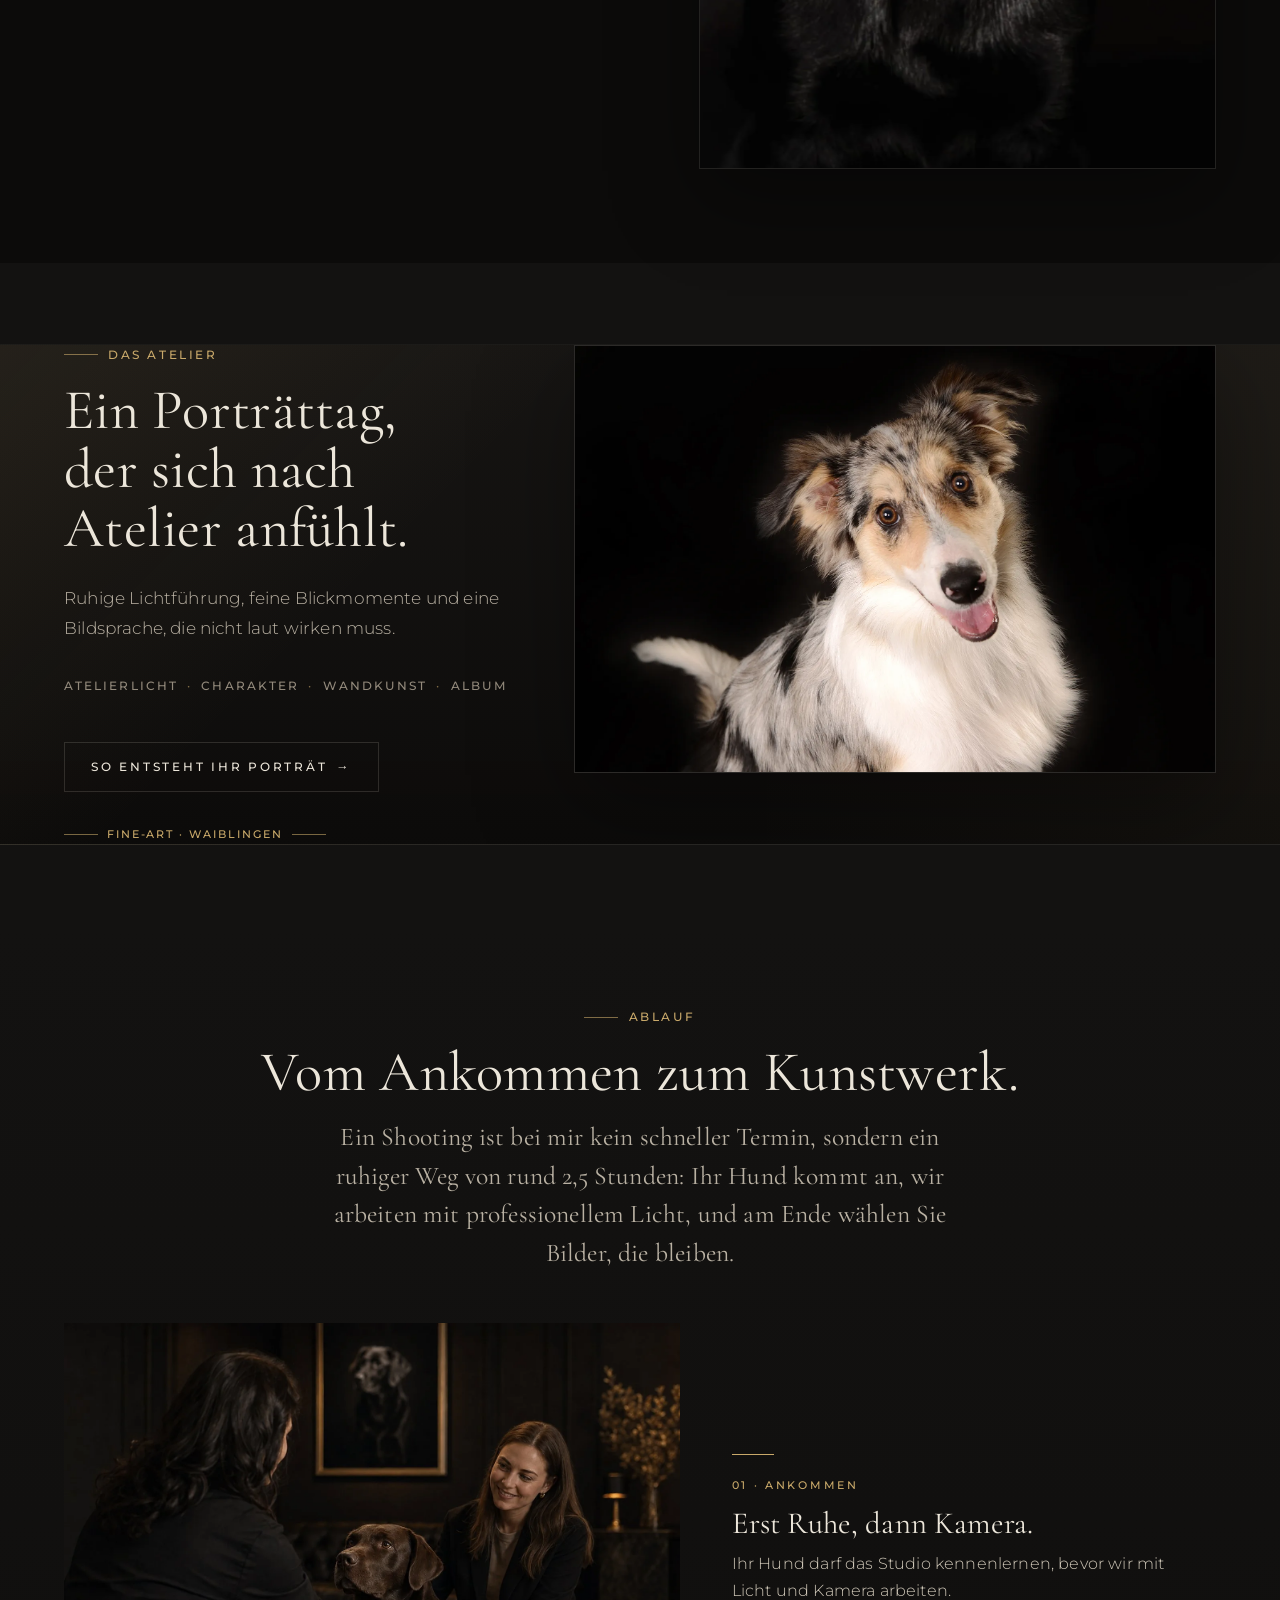
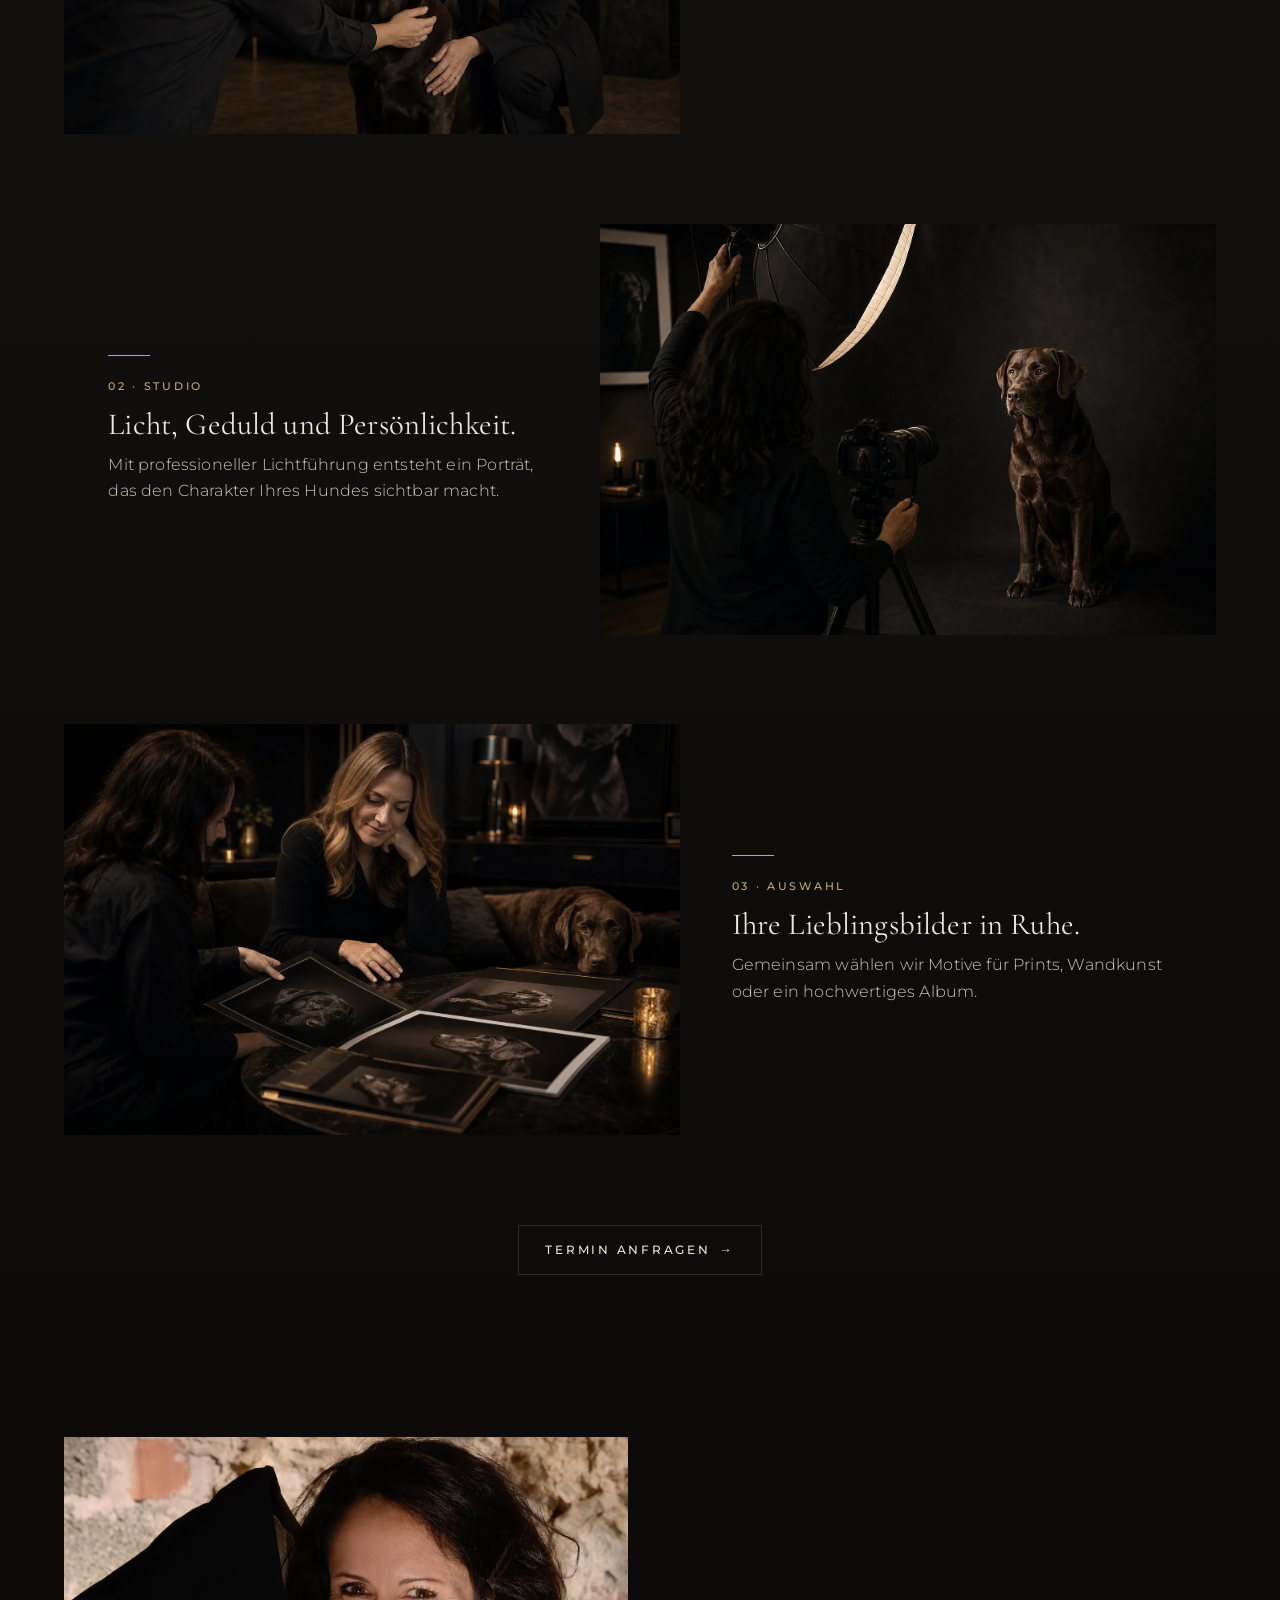
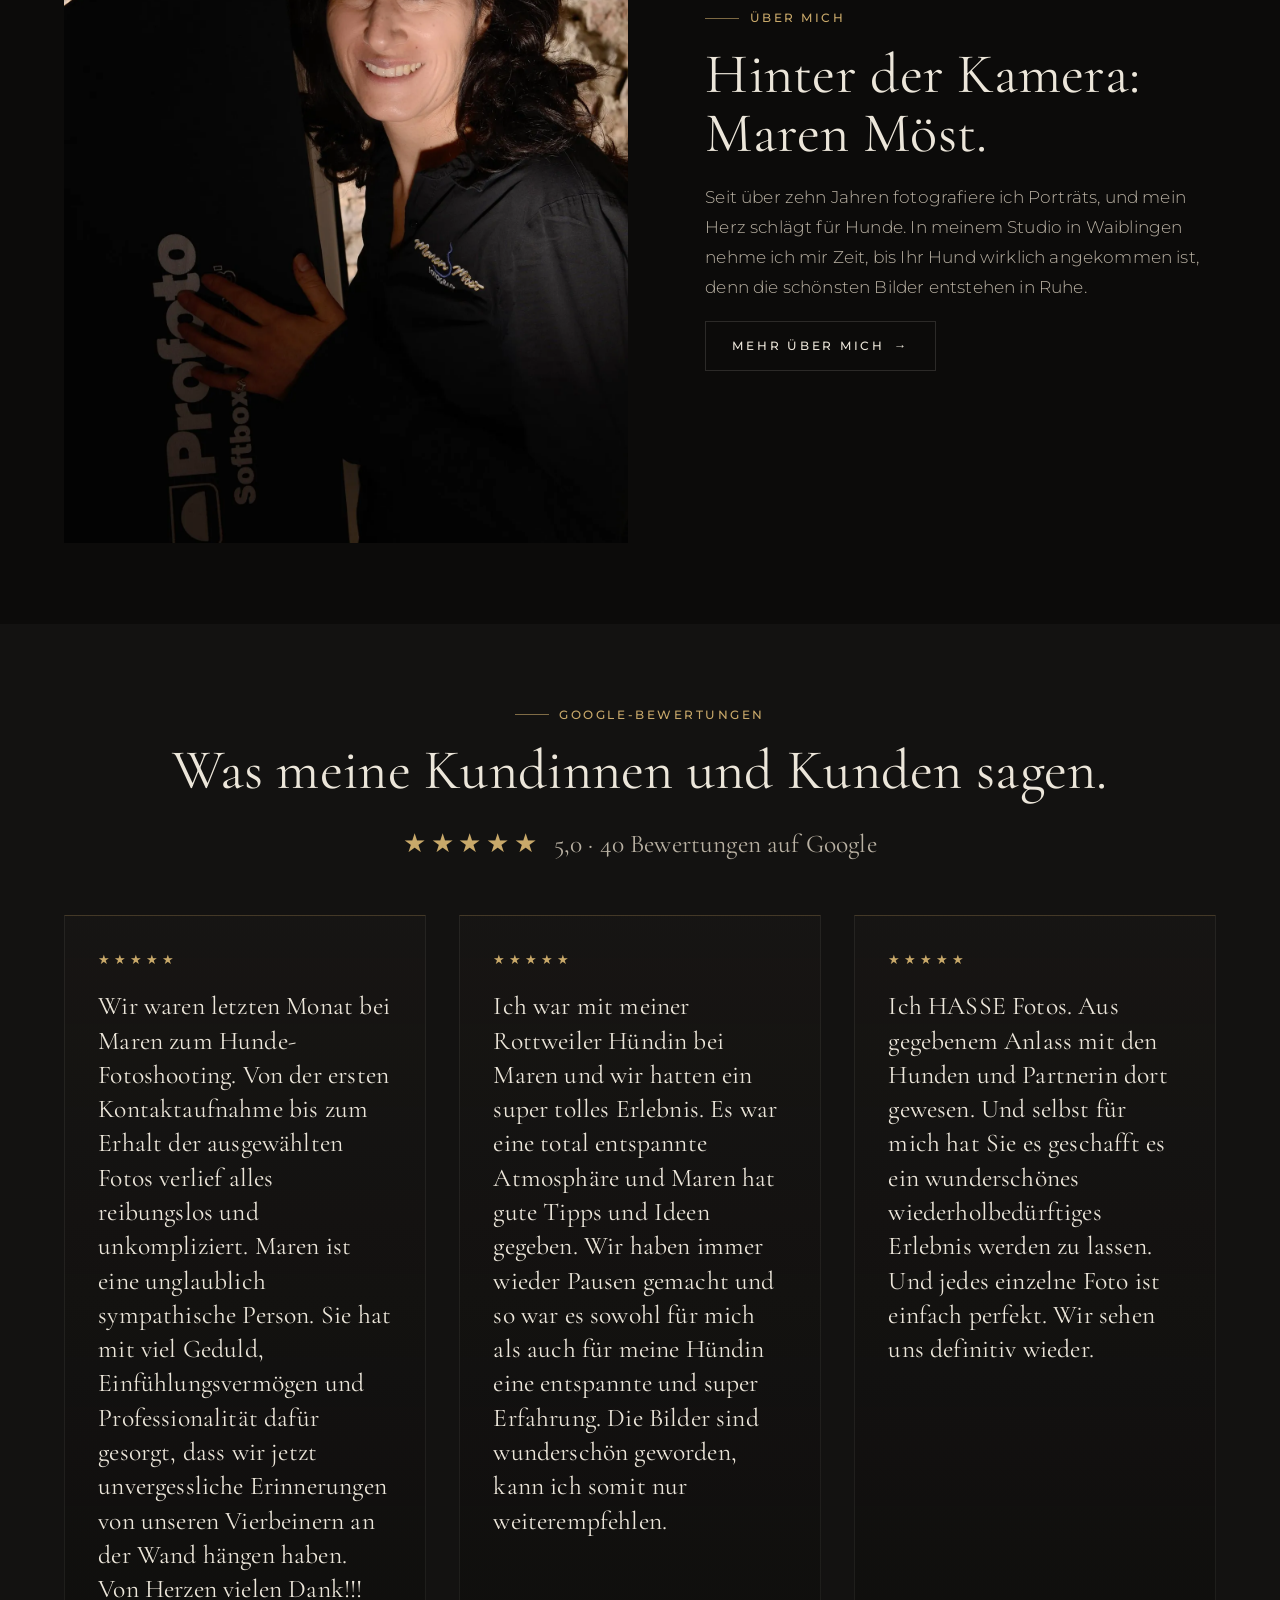
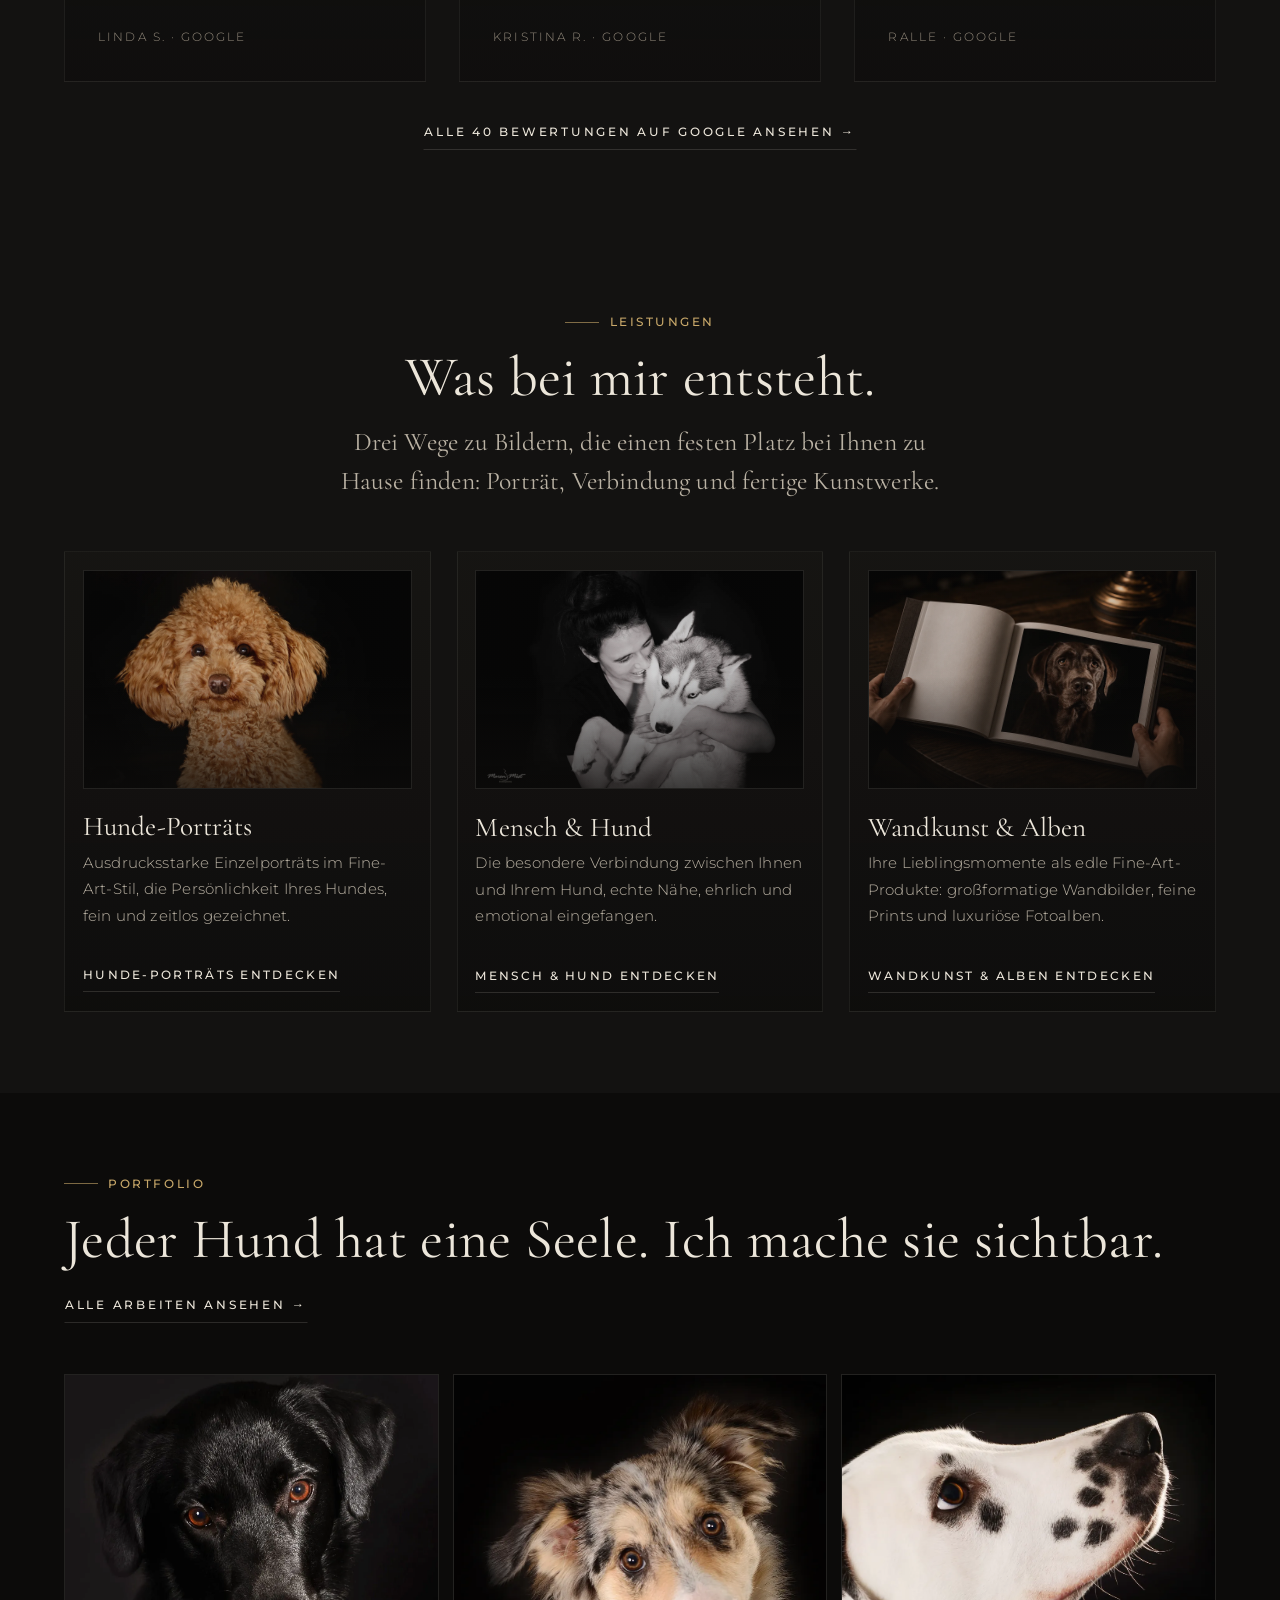
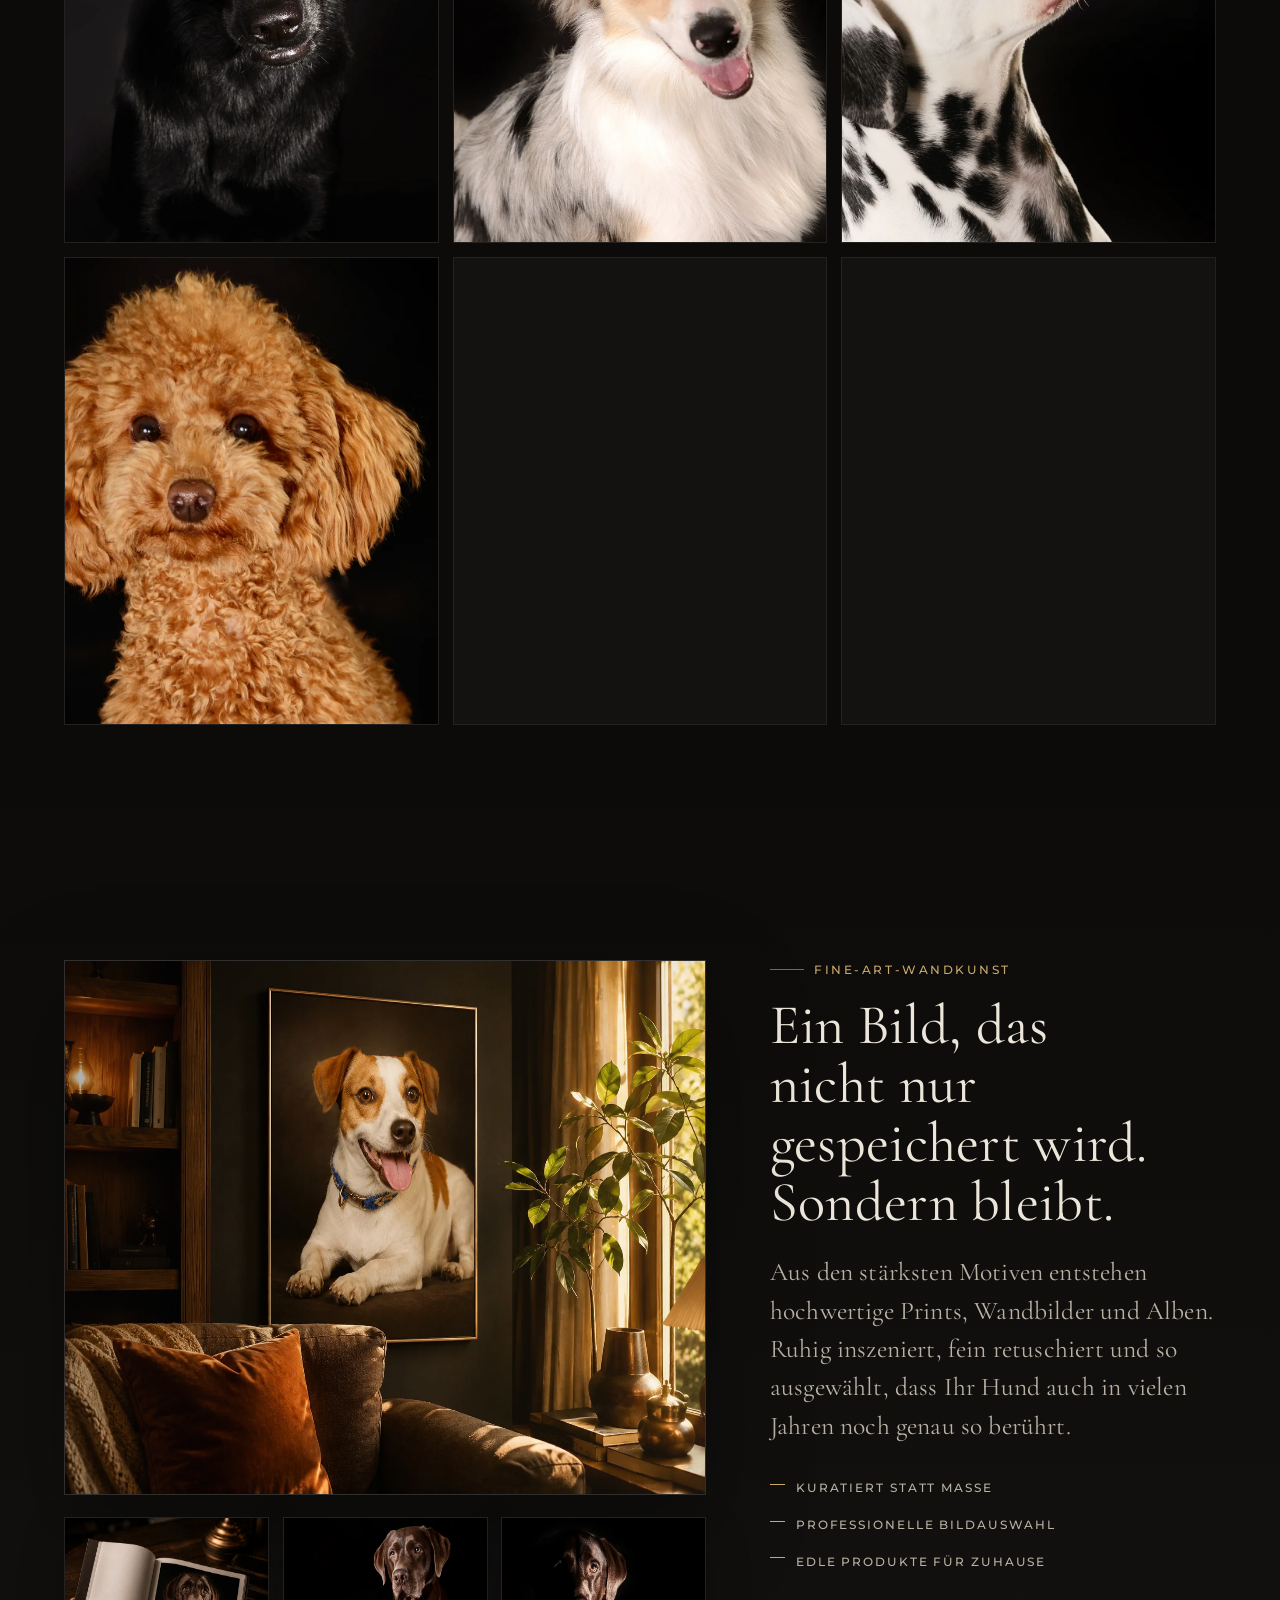
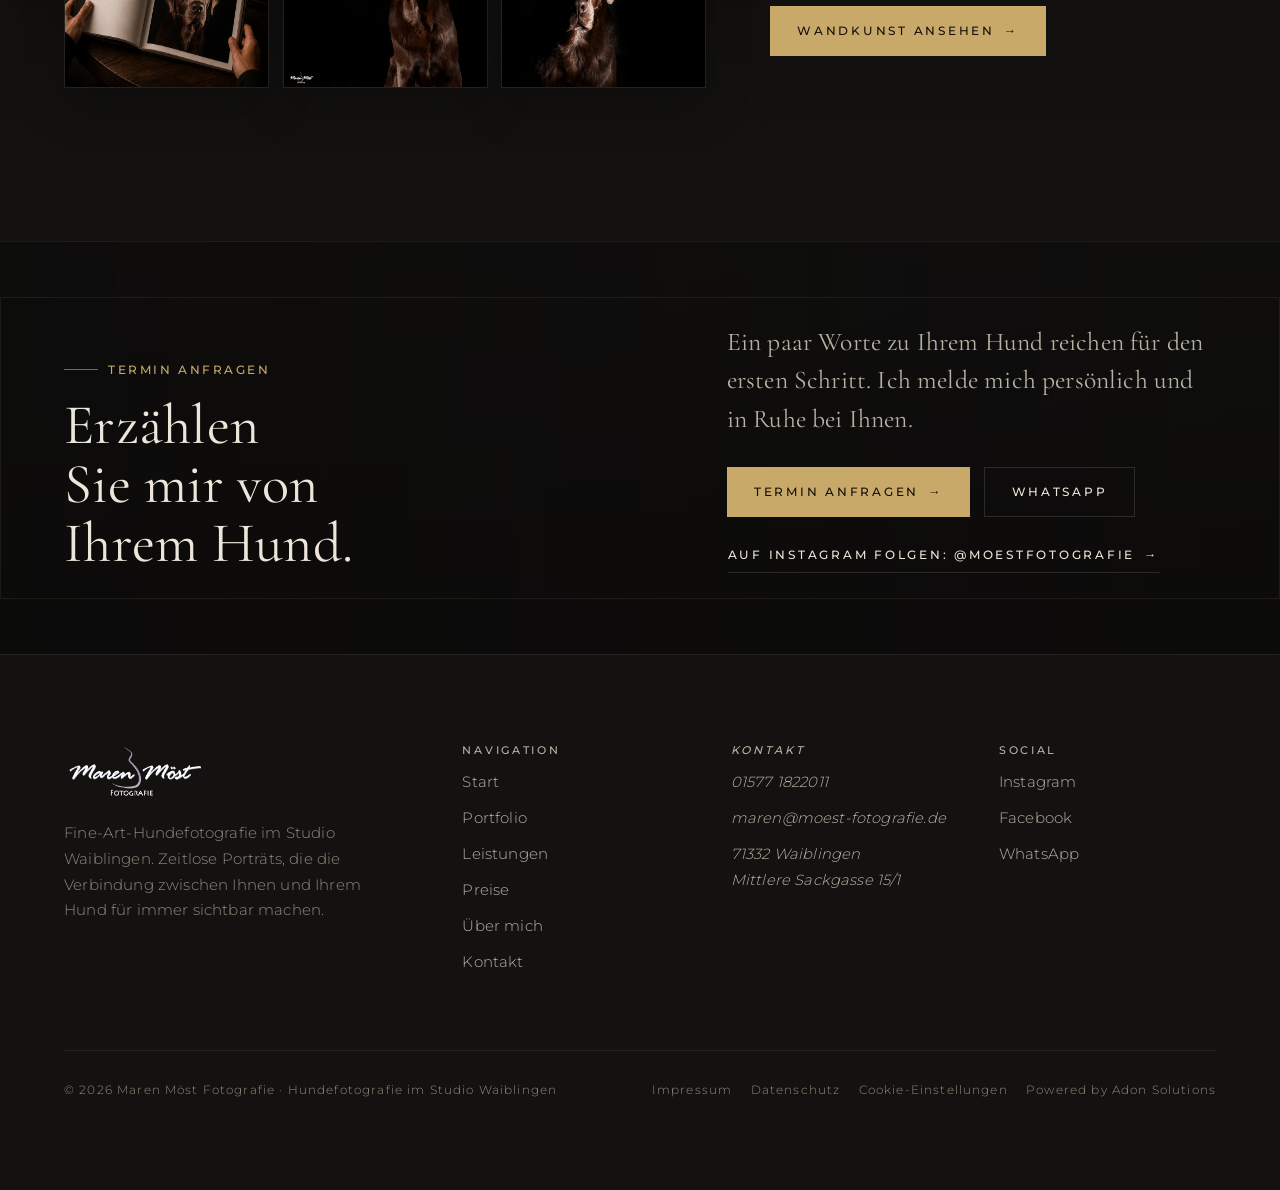
==== commit 25e898f2: "dog-07 (Intro-Foto Startseite): Wasserzeichen unten ausgeschnitten dog-07.jpg + .webp unten um ~9% b" ====
--- a/index.html
+++ b/index.html
@@ -152,7 +152,7 @@
         <p>Zeitlos, elegant und mit bleibendem Wert, keine Bilder von der Stange, sondern Kunstwerke, die ein Leben lang berühren.</p>
       </div>
       <figure class="media media--zoom intro-card__media" data-reveal data-reveal-delay="1" aria-label="Fine-Art-Hundeporträt">
-        <picture><source srcset="images/dog-07.webp" type="image/webp" /><img loading="lazy" class="media__img" src="images/dog-07.jpg" alt="Schwarzer Hund mit ruhigem, direktem Blick im Fine-Art-Studiolicht" width="1200" height="1800" decoding="async" /></picture>
+        <picture><source srcset="images/dog-07.webp" type="image/webp" /><img loading="lazy" class="media__img" src="images/dog-07.jpg" alt="Schwarzer Hund mit ruhigem, direktem Blick im Fine-Art-Studiolicht" width="1200" height="1638" decoding="async" /></picture>
       </figure>
     </div>
   </section>
@@ -304,7 +304,7 @@
       </div>
       <a class="portfolio-teaser" href="portfolio.html" data-reveal aria-label="Alle Arbeiten im Portfolio ansehen">
         <div class="portfolio-teaser__grid" data-collection="portfolio">
-          <figure class="portfolio-teaser__tile"><picture><source srcset="images/dog-07.webp" type="image/webp" /><img loading="lazy" src="images/dog-07.jpg" alt="Schwarzer Hund im Fine-Art-Studioporträt" width="1200" height="1800" decoding="async" /></picture></figure>
+          <figure class="portfolio-teaser__tile"><picture><source srcset="images/dog-07.webp" type="image/webp" /><img loading="lazy" src="images/dog-07.jpg" alt="Schwarzer Hund im Fine-Art-Studioporträt" width="1200" height="1638" decoding="async" /></picture></figure>
           <figure class="portfolio-teaser__tile"><picture><source srcset="images/dog-58.webp" type="image/webp" /><img loading="lazy" src="images/dog-58.jpg" alt="Hund im Fine-Art-Studioporträt" width="1800" height="1197" decoding="async" /></picture></figure>
           <figure class="portfolio-teaser__tile"><picture><source srcset="images/dog-56.webp" type="image/webp" /><img loading="lazy" src="images/dog-56.jpg" alt="Hundeporträt auf dunklem Hintergrund" width="1800" height="1197" decoding="async" /></picture></figure>
           <figure class="portfolio-teaser__tile"><picture><source srcset="images/dog-52.webp" type="image/webp" /><img loading="lazy" src="images/dog-52.jpg" alt="Hund vor dunklem Hintergrund" width="1800" height="1197" decoding="async" /></picture></figure>
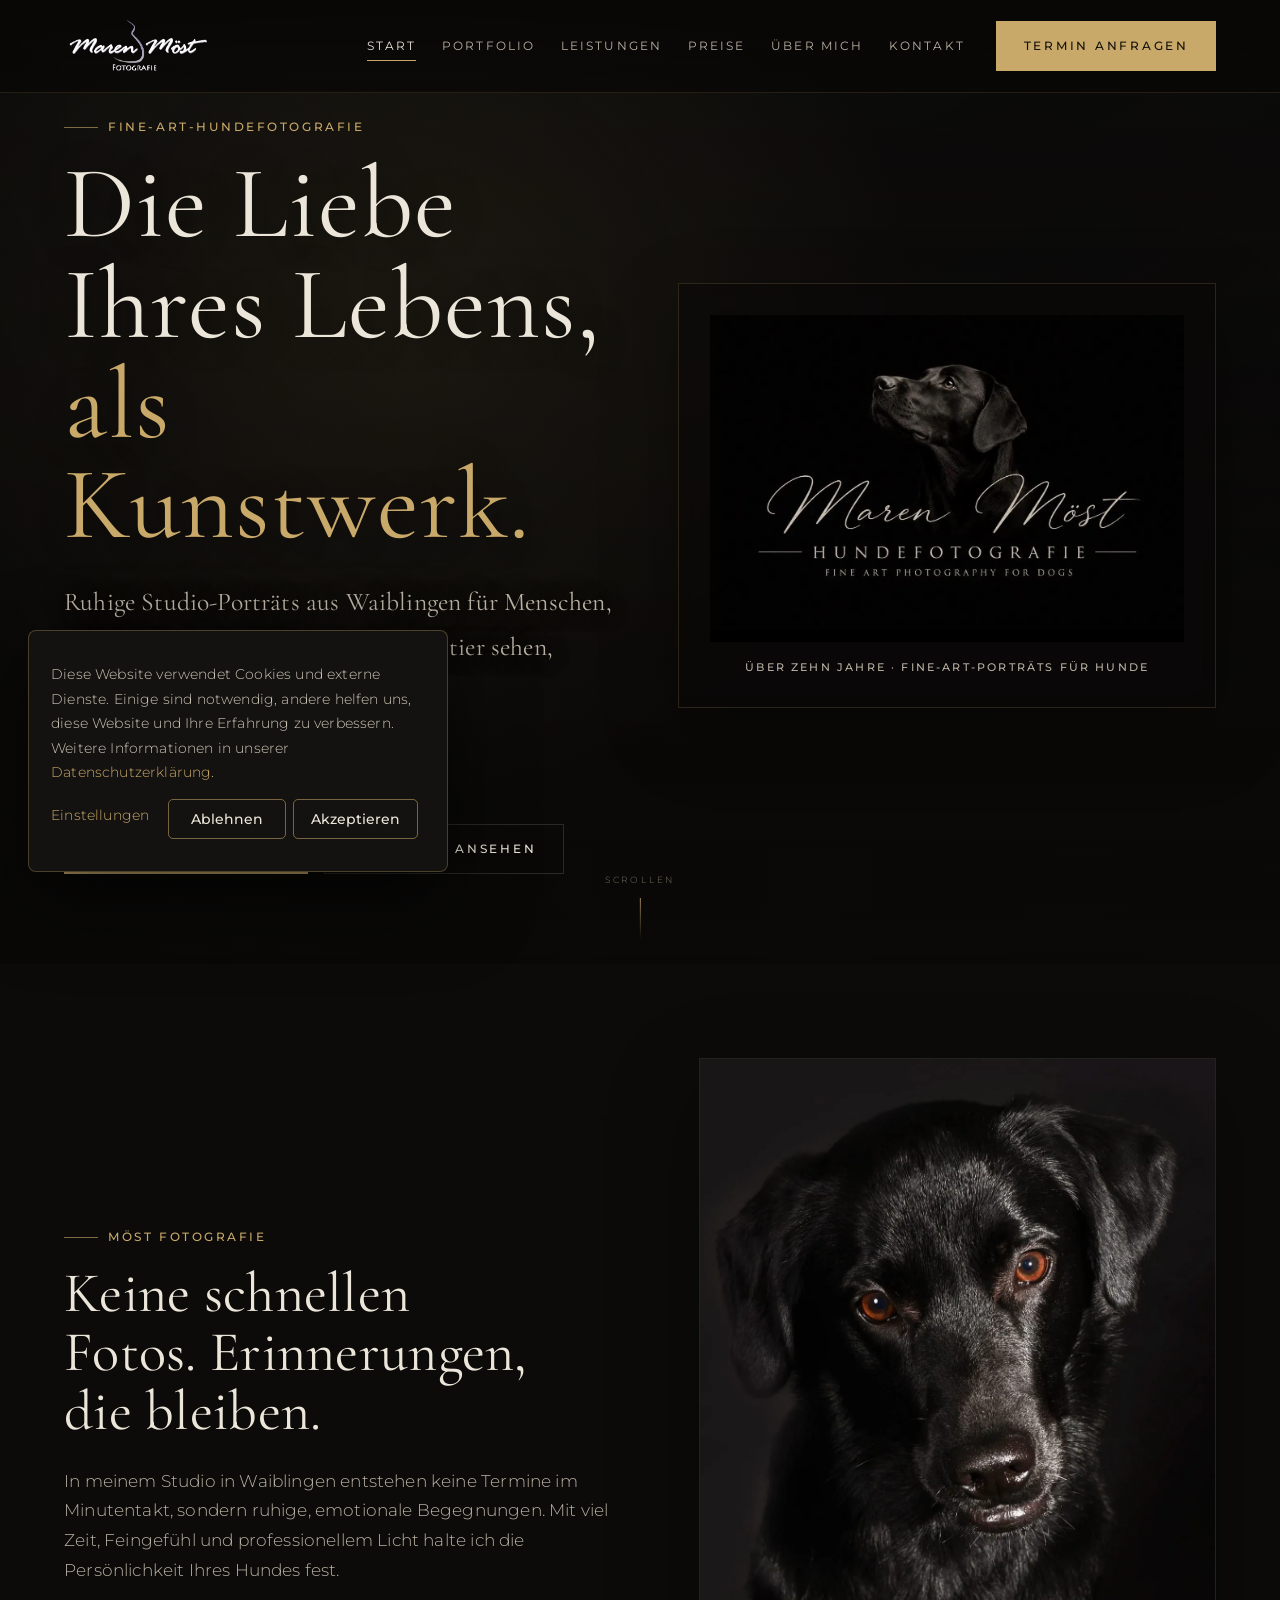
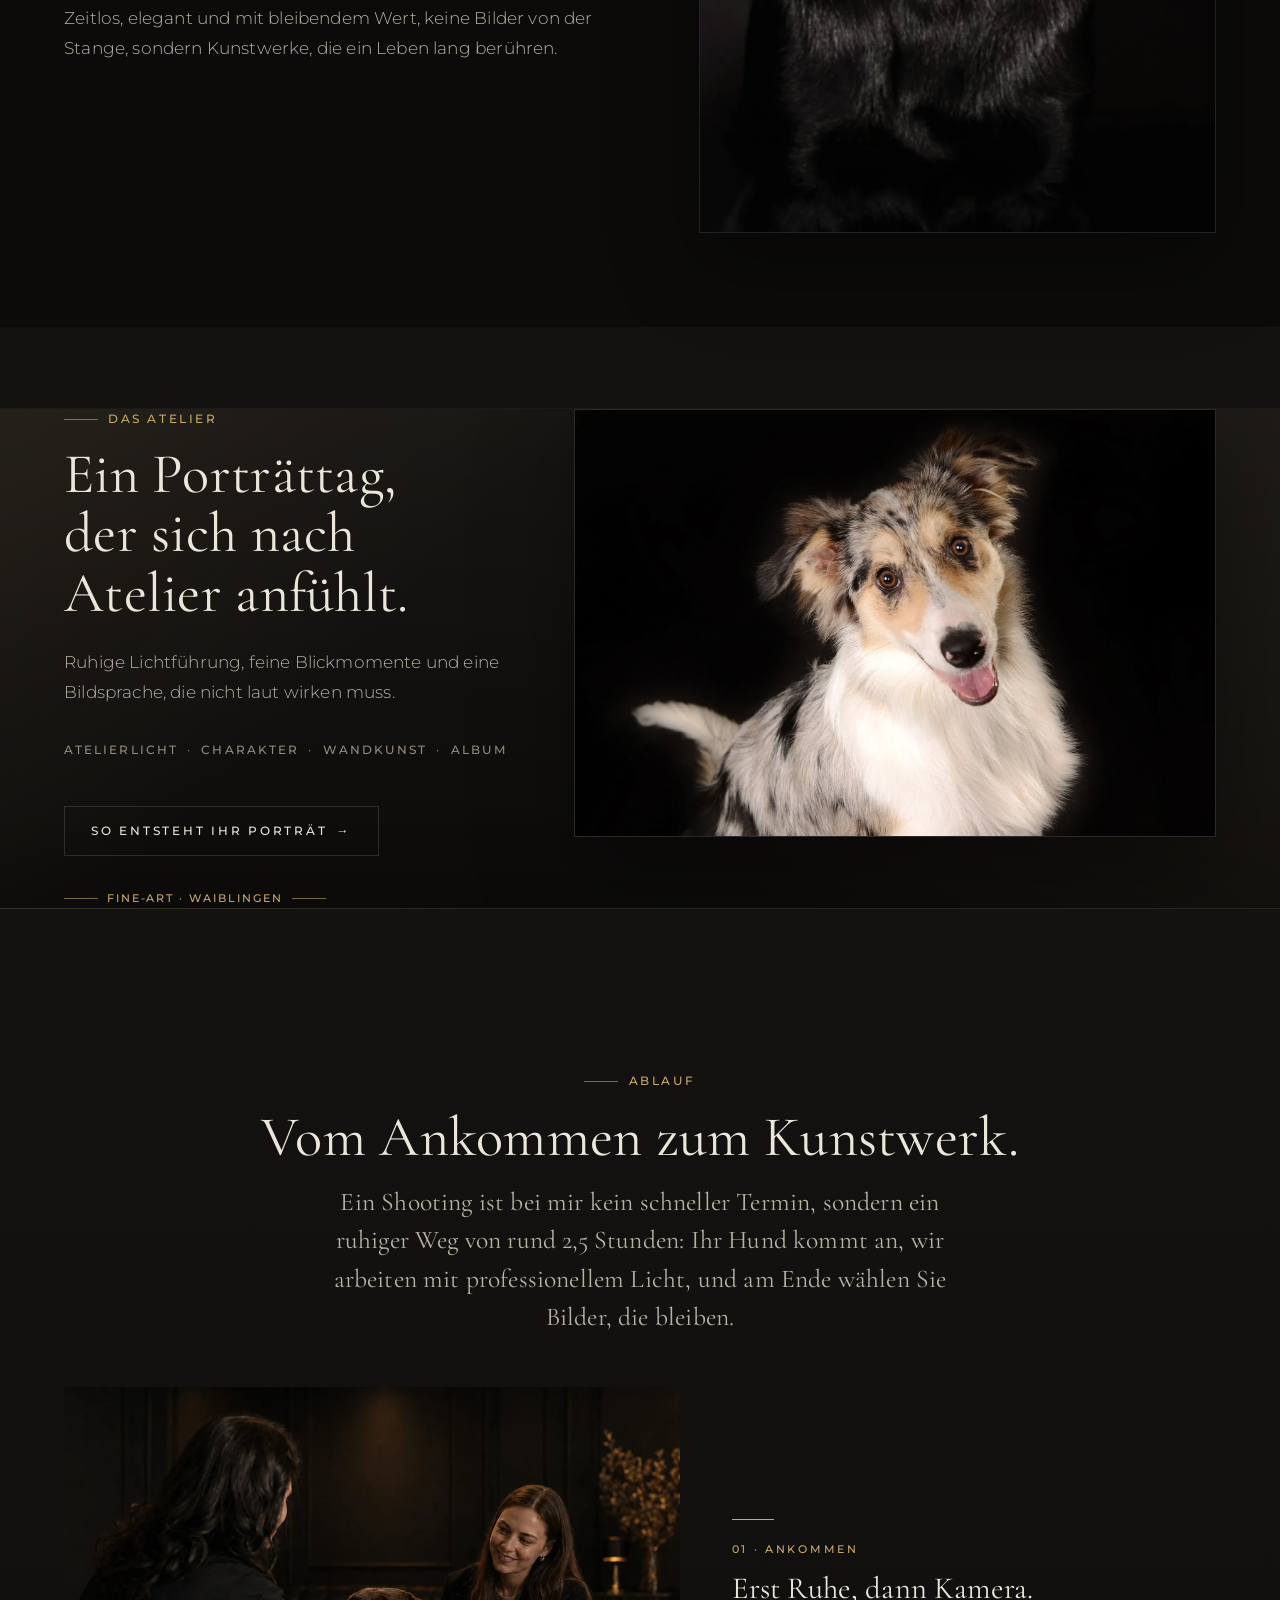
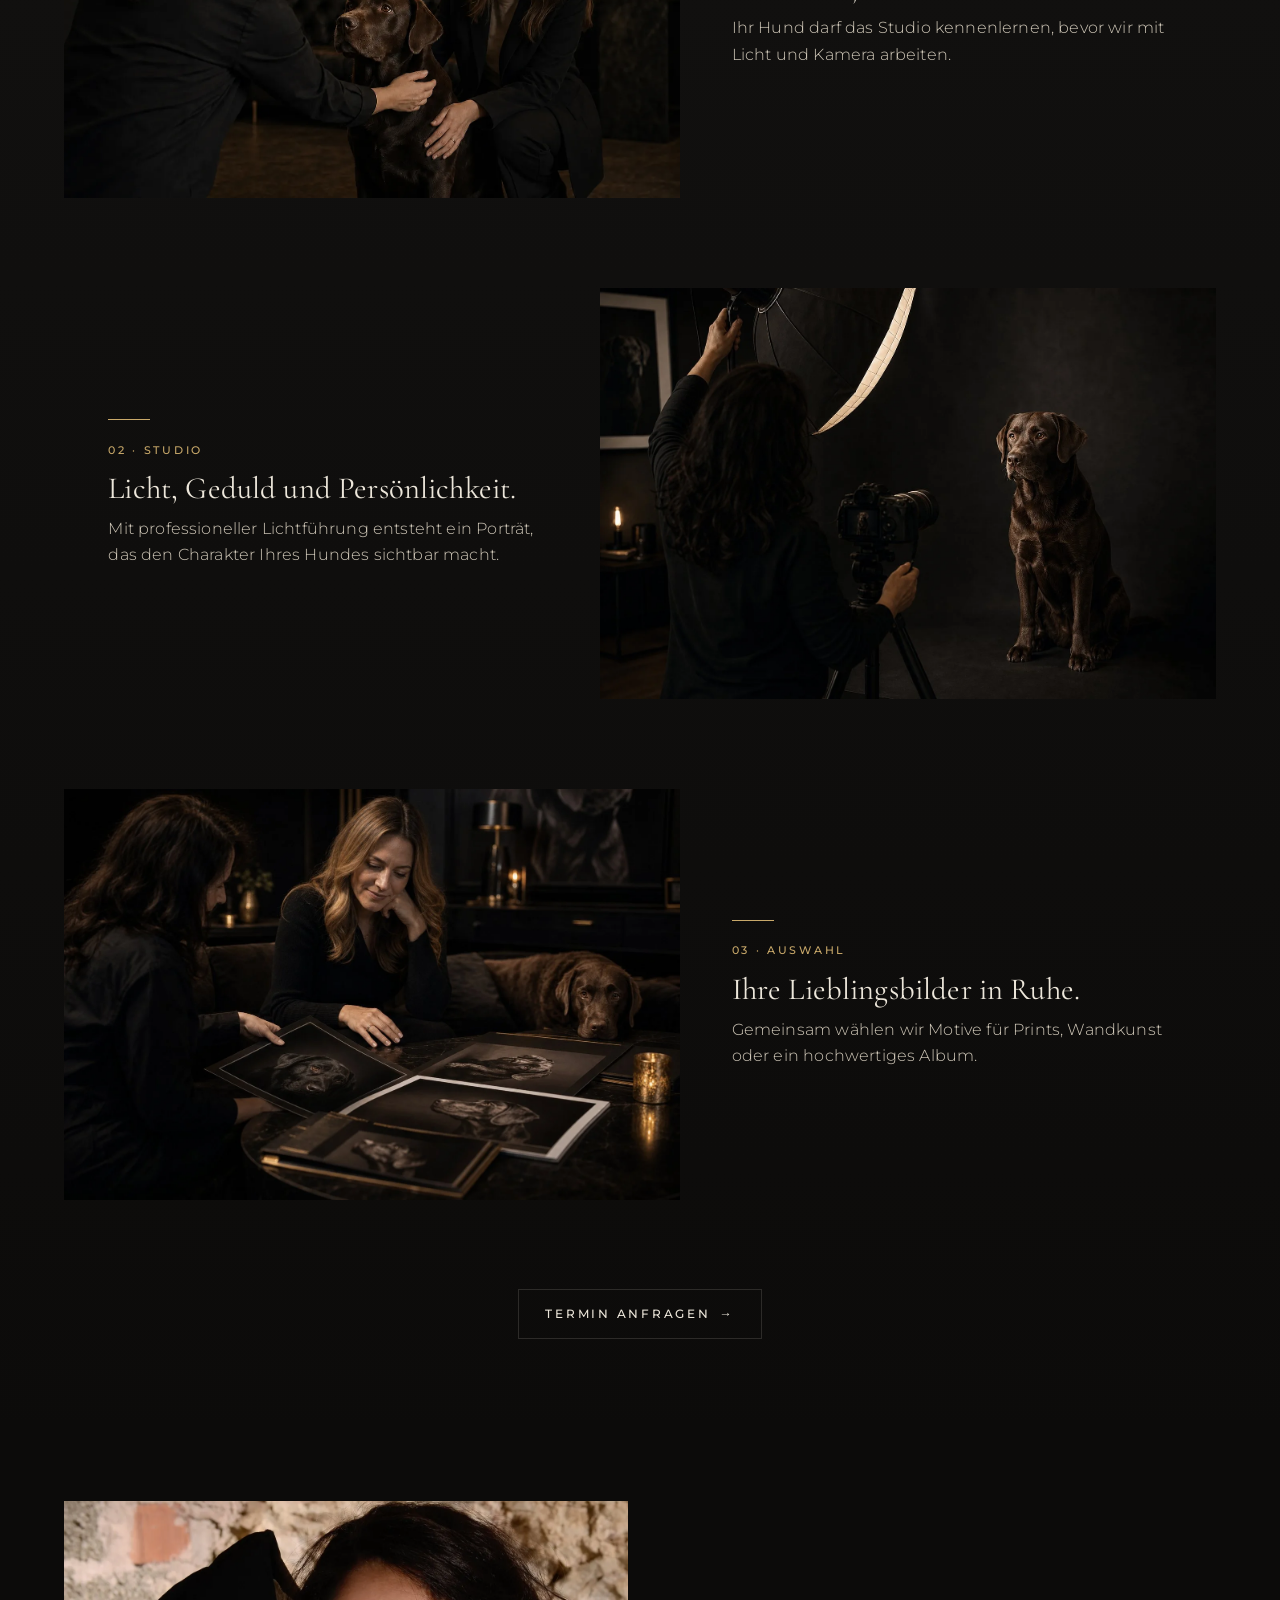
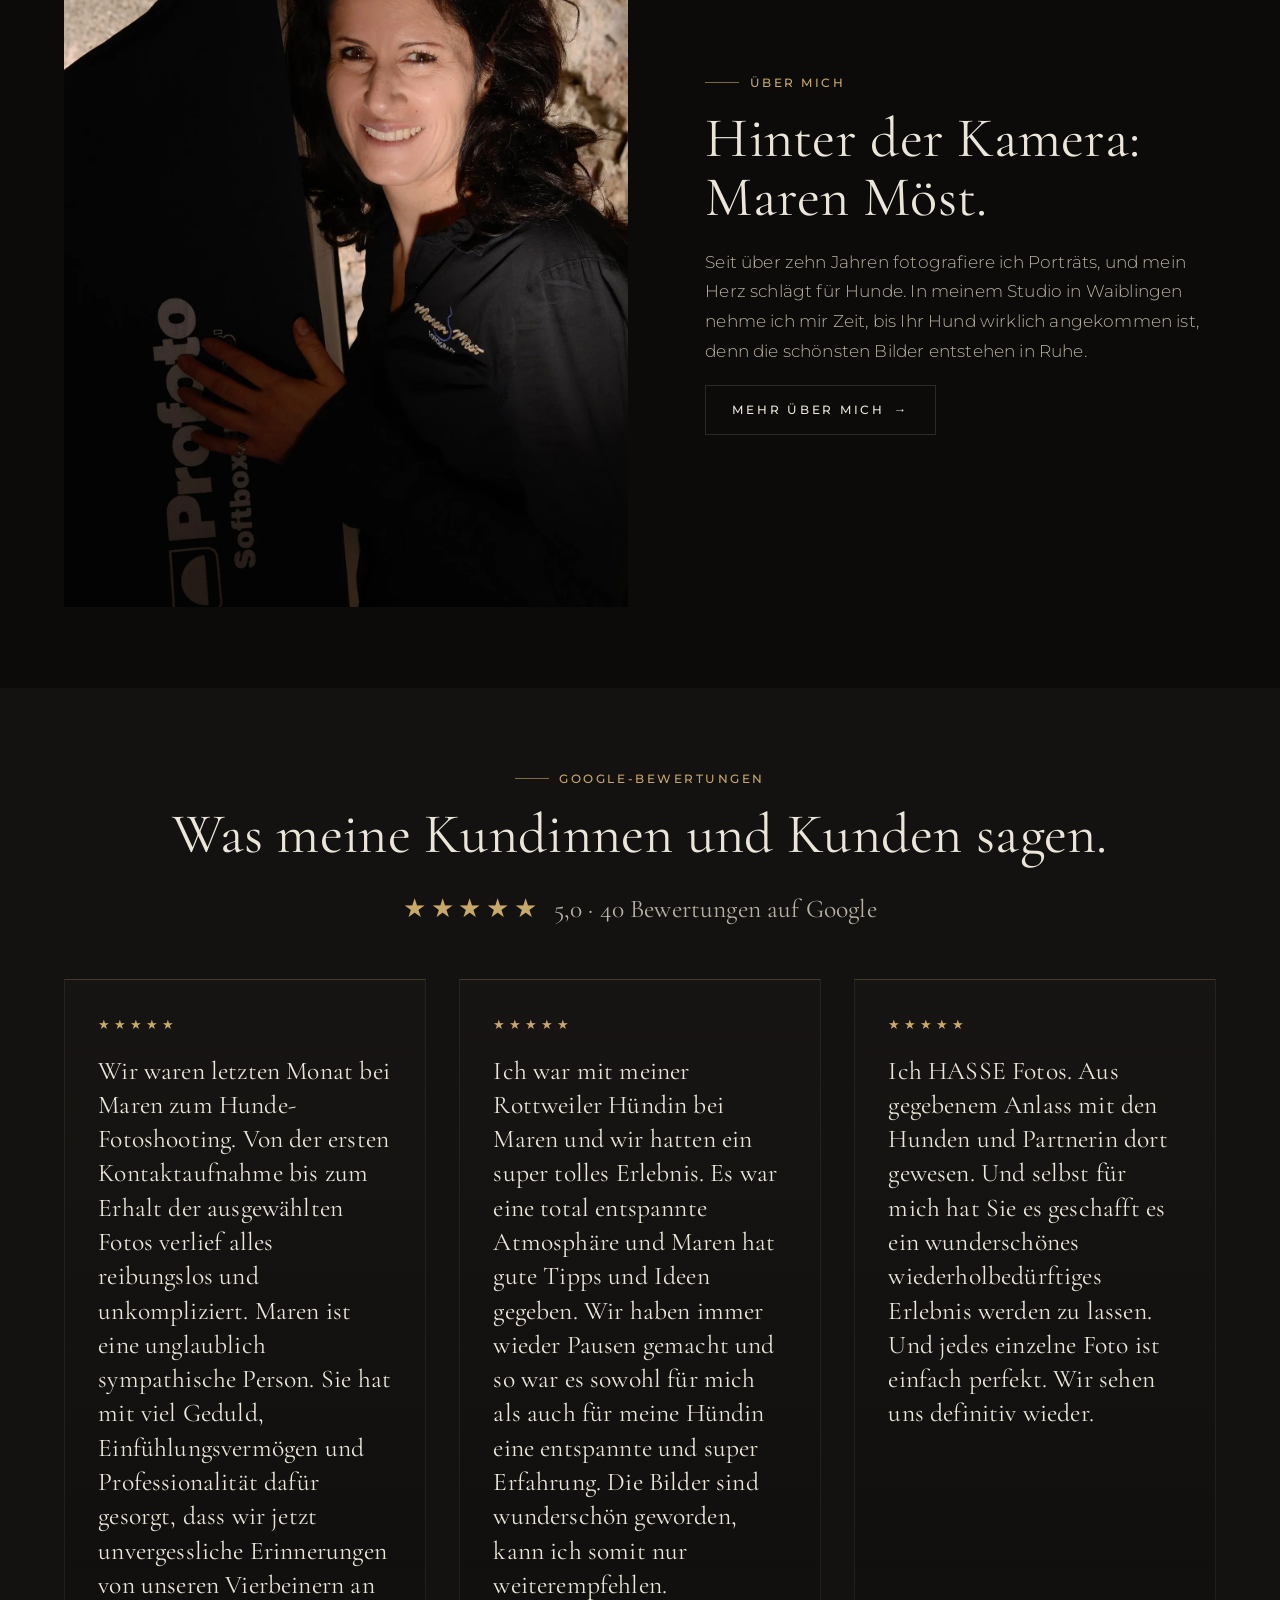
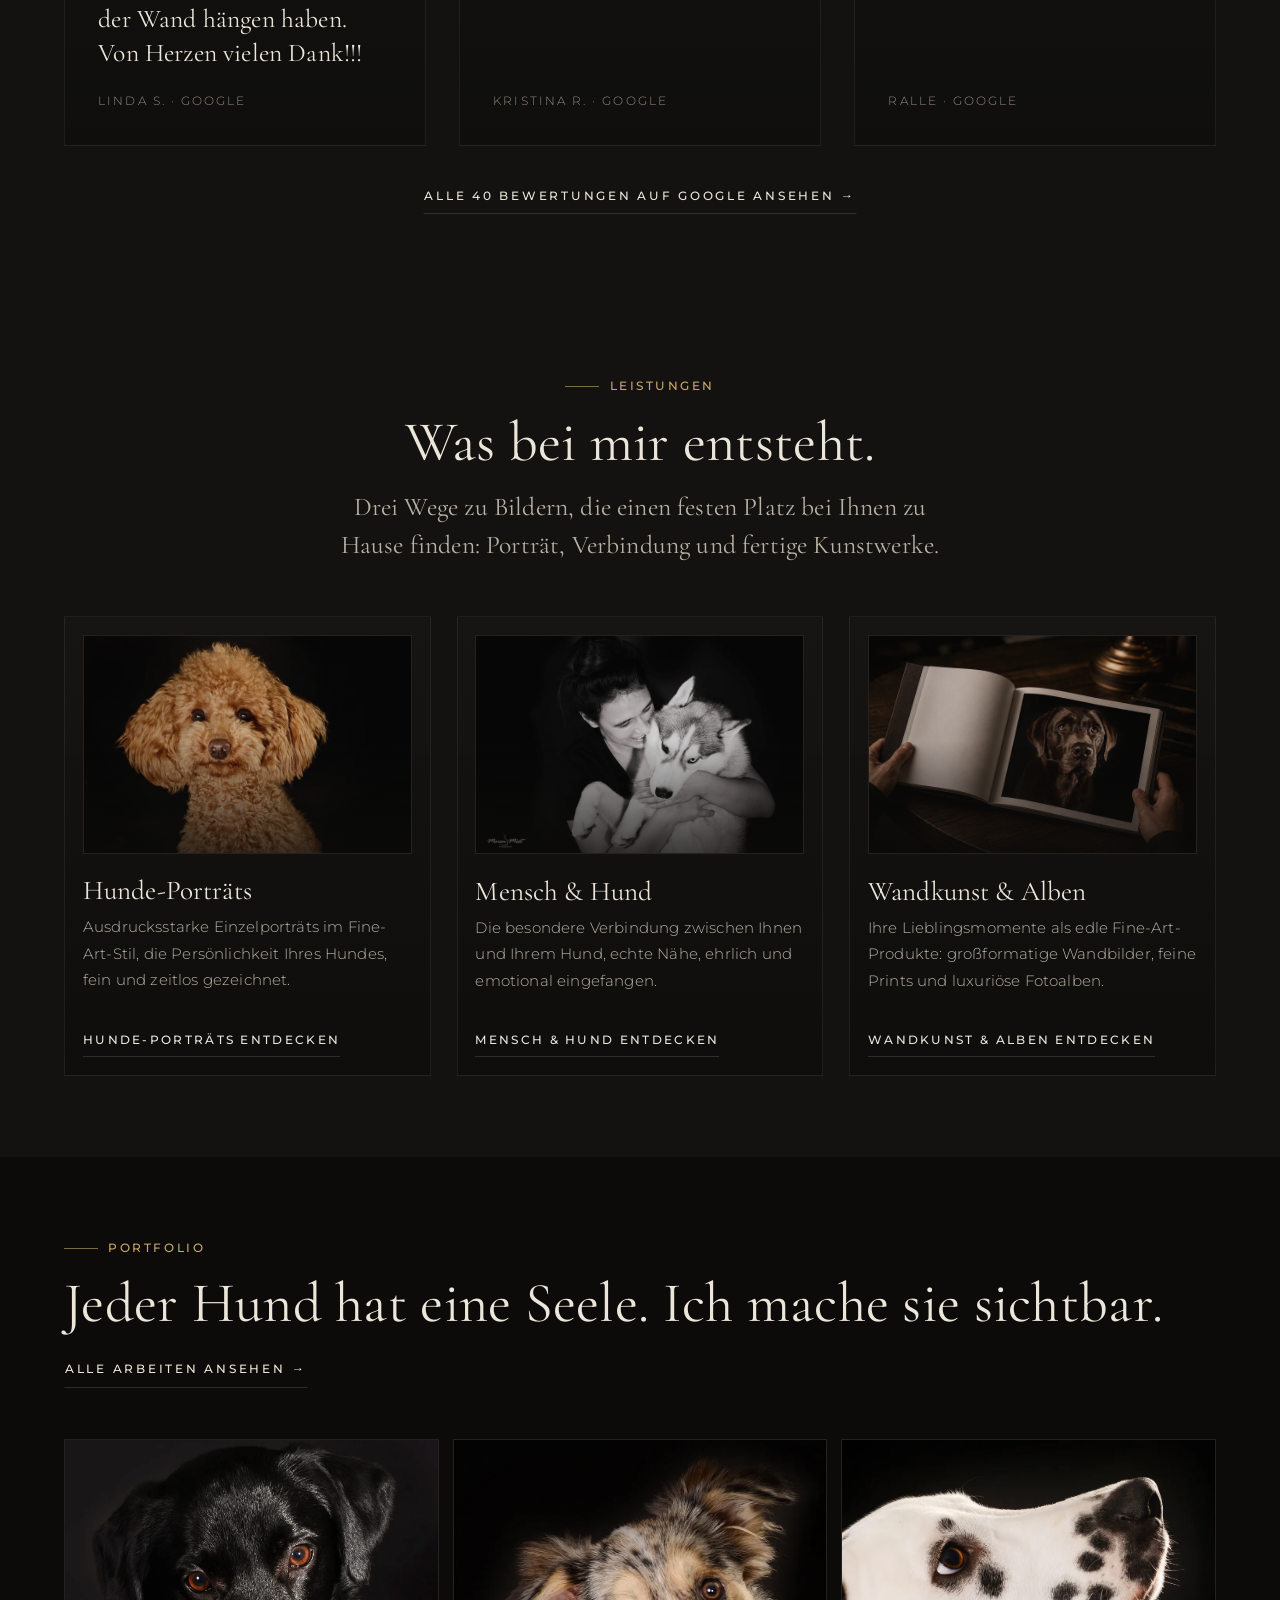
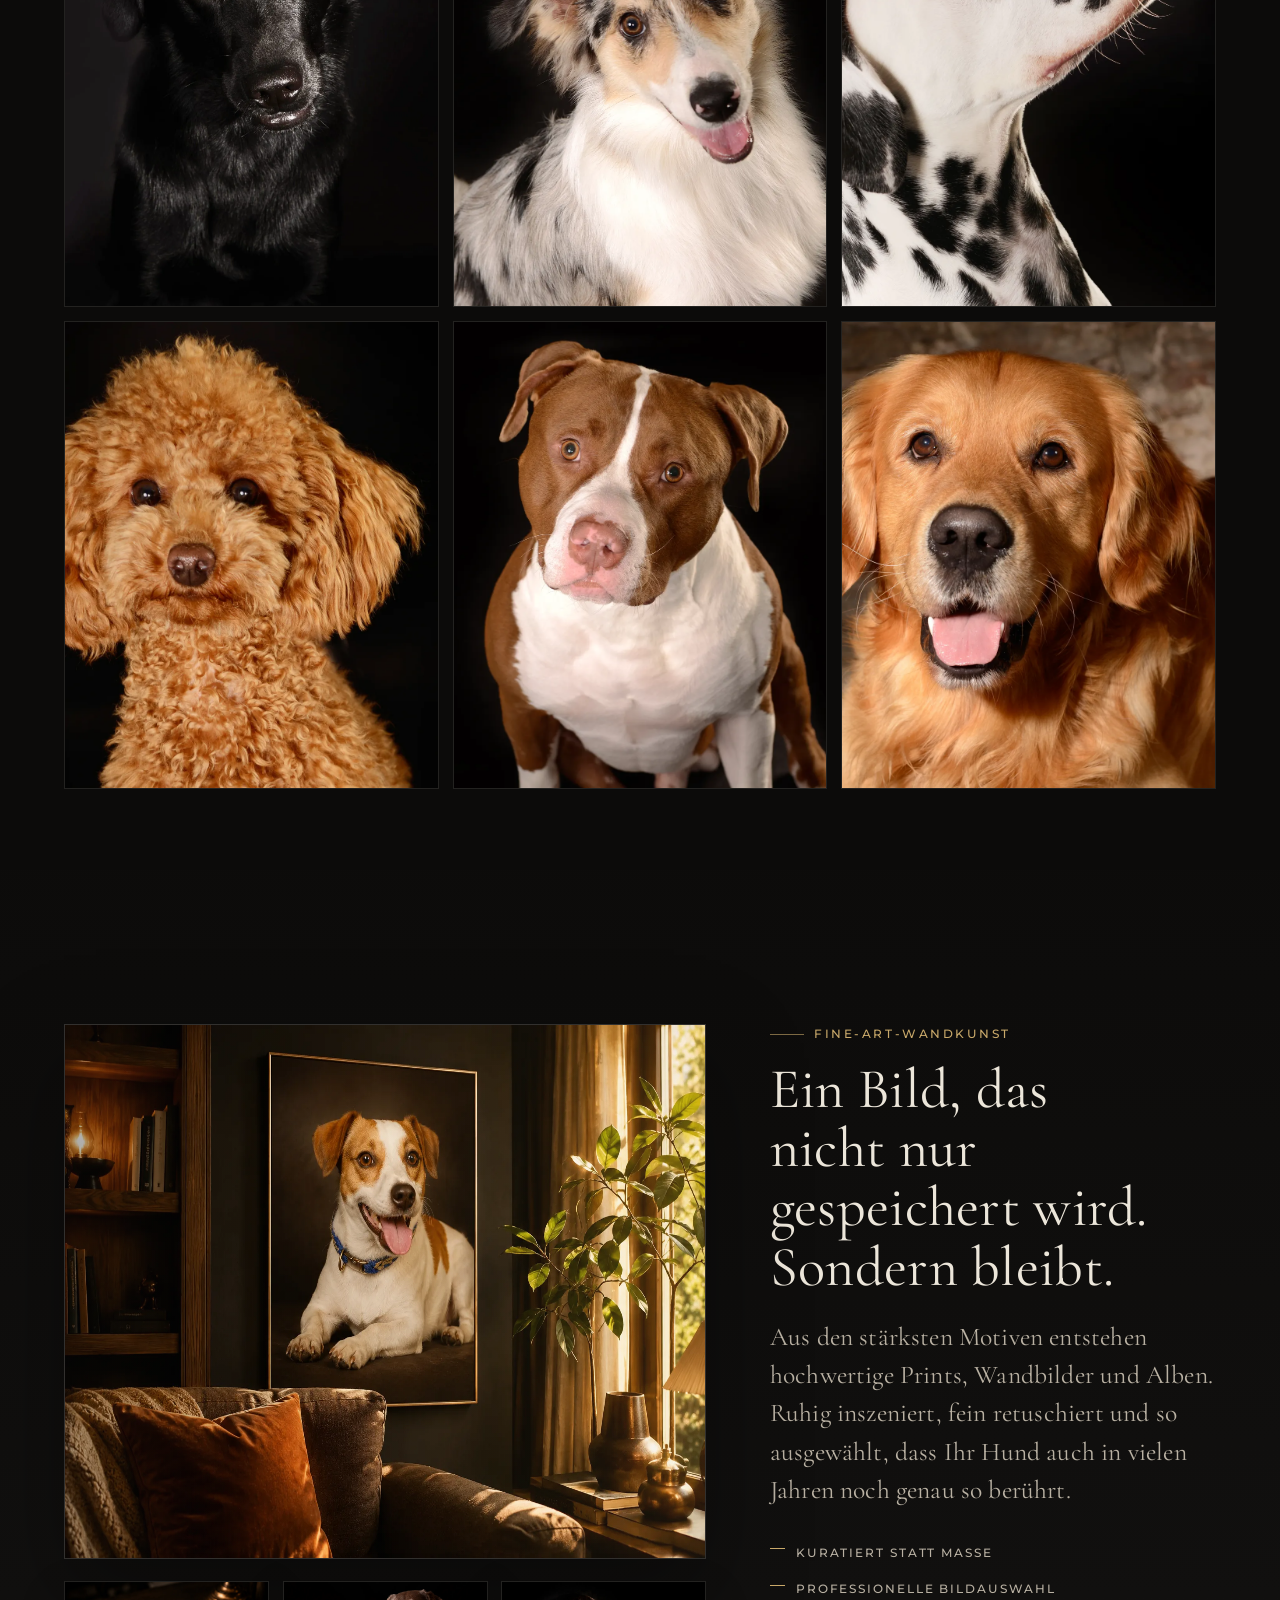
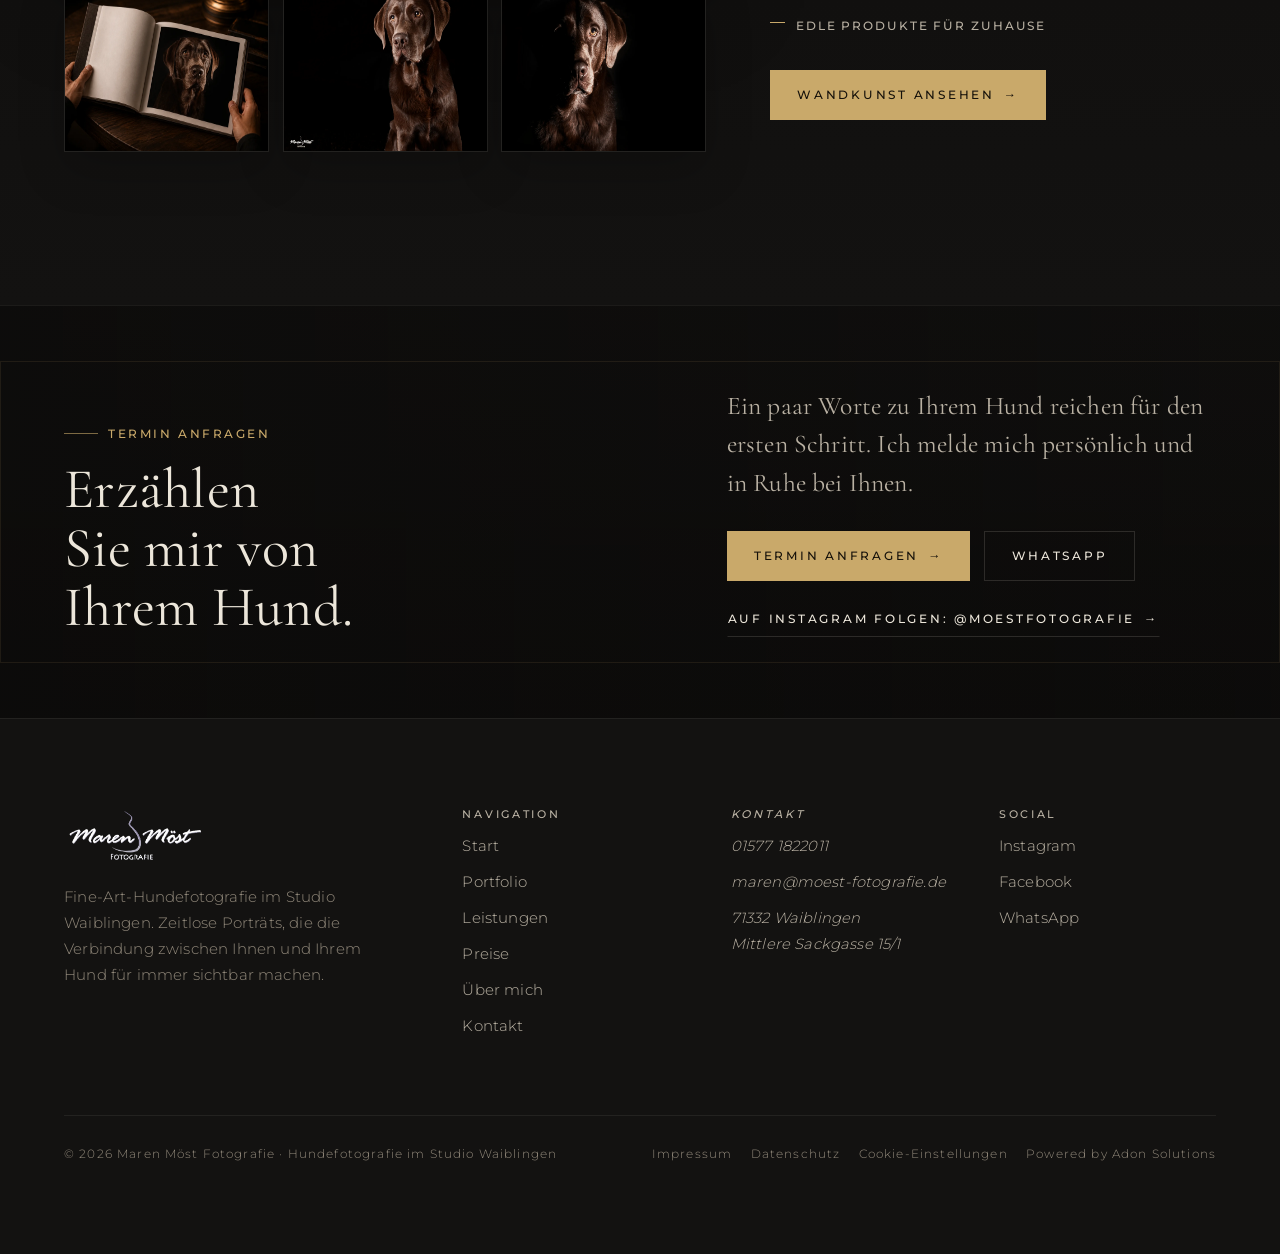
==== commit d5b93206: "Hero: Marken-Banner integriert (kein Hintergrundfoto) — responsive, kein Overlap Team-Entscheid: Her" ====
--- a/index.html
+++ b/index.html
@@ -11,7 +11,7 @@
 <meta property="og:type" content="website" />
 <meta property="og:title" content="Hundefotografie Stuttgart &amp; Waiblingen · Fine-Art · Maren Möst" />
 <meta property="og:description" content="Exklusive Fine-Art-Hundefotografie im Studio Waiblingen, Raum Stuttgart. Zeitlose, emotionale Studioporträts von Ihnen und Ihrem Hund. Jetzt Termin anfragen." />
-<meta property="og:image" content="https://www.moest-hundefotografie.de/images/hero-home-fineart.jpg" />
+<meta property="og:image" content="https://www.moest-hundefotografie.de/images/hero-banner.jpg" />
 <meta property="og:url" content="https://www.moest-hundefotografie.de/" />
 <meta property="og:locale" content="de_DE" />
 <meta property="og:site_name" content="Maren Möst Hundefotografie" />
@@ -31,7 +31,7 @@
   "alternateName": "Möst Fotografie",
   "description": "Exklusive Fine-Art-Hundefotografie im Studio Waiblingen, Raum Stuttgart. Zeitlose, emotionale Studioporträts von Ihnen und Ihrem Hund. Jetzt Termin anfragen.",
   "url": "https://www.moest-hundefotografie.de/",
-  "image": "https://www.moest-hundefotografie.de/images/hero-home-fineart.jpg",
+  "image": "https://www.moest-hundefotografie.de/images/hero-banner.jpg",
   "logo": "https://www.moest-hundefotografie.de/images/logo-weiss.png",
   "telephone": "+4915771822011",
   "email": "maren@moest-fotografie.de",
--- a/css/styles.css
+++ b/css/styles.css
@@ -162,11 +162,11 @@
 .media__img{ width:100%; height:100%; transition:transform .6s var(--ease); }
 /* 3D-Tilt + Glanz: Bewegung kommt von vanilla-tilt (JS), das perspective/rotate + eine
    Glare-Schicht aufs Element legt. Container nur fürs 3D vorbereiten. */
-.media--zoom{ overflow:hidden; transform-style:preserve-3d; }
+.media--zoom{ overflow:hidden; }
 /* Tilt auch auf den prominenten Unterseiten-Fotos (Page-Hero + Lux-Panel-Frames) */
 .page-hero__visual,
-.lux-panel__frame{ transform-style:preserve-3d; overflow:hidden; }
-.js-tilt-glare{ border-radius:inherit; }
+.lux-panel__frame{ overflow:hidden; }
+.js-tilt-glare{ border-radius:inherit; overflow:hidden; }
 
 /* ── Premium visual systems ───────────────────────────────────── */
 .lux-panel{
@@ -342,10 +342,8 @@
   align-items:center;
   padding:clamp(116px,13vh,158px) var(--shell-pad) clamp(76px,10vh,124px);
   background:
-    linear-gradient(180deg, rgba(8,7,6,.70) 0%, rgba(8,7,6,.32) 22%, rgba(8,7,6,.16) 46%, rgba(8,7,6,.42) 74%, rgba(10,9,8,.88) 100%),
-    linear-gradient(90deg, rgba(8,7,6,.78) 0%, rgba(8,7,6,.42) 30%, rgba(8,7,6,.10) 58%, rgba(8,7,6,.04) 100%),
-    radial-gradient(46% 56% at 50% 33%, rgba(201,169,106,.13), transparent 70%),
-    url("../images/hero-home-fineart.webp") center 40% / cover no-repeat,
+    radial-gradient(58% 72% at 30% 32%, rgba(201,169,106,.10), transparent 72%),
+    linear-gradient(180deg, rgba(12,11,10,.22), rgba(9,8,7,.96)),
     var(--color-bg);
   overflow:hidden;
 }
@@ -378,17 +376,22 @@
 .hero__meta span + span::before{ content:""; width:22px; height:1px; background:var(--color-accent); opacity:.5; }
 .hero__actions{ display:flex; flex-wrap:wrap; gap:16px; justify-content:flex-start; margin-top:2.2rem; position:relative; z-index:1; }
 .hero__brand-card{
-  position:absolute; z-index:1;
-  right:clamp(48px,6vw,104px); bottom:clamp(92px,11vh,150px);
-  width:min(720px,50vw);
-  padding:clamp(22px,2.8vw,42px);
+  position:relative; z-index:1;
+  width:min(560px,100%); margin:clamp(26px,4vh,46px) 0 0;
+  padding:clamp(18px,2.4vw,36px);
   border:1px solid rgba(201,169,106,.18);
-  background:rgba(8,7,6,.58);
+  background:rgba(8,7,6,.5);
   box-shadow:0 24px 70px rgba(0,0,0,.32);
-  backdrop-filter:blur(10px);
-  -webkit-backdrop-filter:blur(10px);
-}
-.hero__brand-logo{ width:100%; height:auto; opacity:.94; }
+  backdrop-filter:blur(8px);
+  -webkit-backdrop-filter:blur(8px);
+}
+.hero__brand-logo{ width:100%; height:auto; opacity:.96; }
+/* Desktop: Hero als 2 Spalten — Text links, Banner rechts (kein Hintergrundfoto) */
+@media (min-width:1025px){
+  .hero{ grid-template-columns:minmax(0,1fr) minmax(0,auto); align-items:center; gap:clamp(48px,5vw,100px); }
+  .hero__content{ max-width:600px; }
+  .hero__brand-card{ margin:0; justify-self:end; width:min(640px,42vw); }
+}
 .hero__brand-card p{
   margin:1rem 0 0;
   color:var(--color-ink-soft);
@@ -918,7 +921,7 @@
   .hero__lead{ margin-top:1rem; font-size:clamp(1.08rem,1.7vw,1.32rem); }
   .hero__meta{ margin-top:1rem; }
   .hero__actions{ margin-top:1.2rem; }
-  .hero__brand-card{ width:min(360px,29vw); bottom:clamp(34px,5vh,58px); }
+  .hero__brand-card{ width:min(540px,40vw); }
 }
 
 /* tablet: stack the (now larger) brand-card below the hero copy so it can't overlap the buttons */
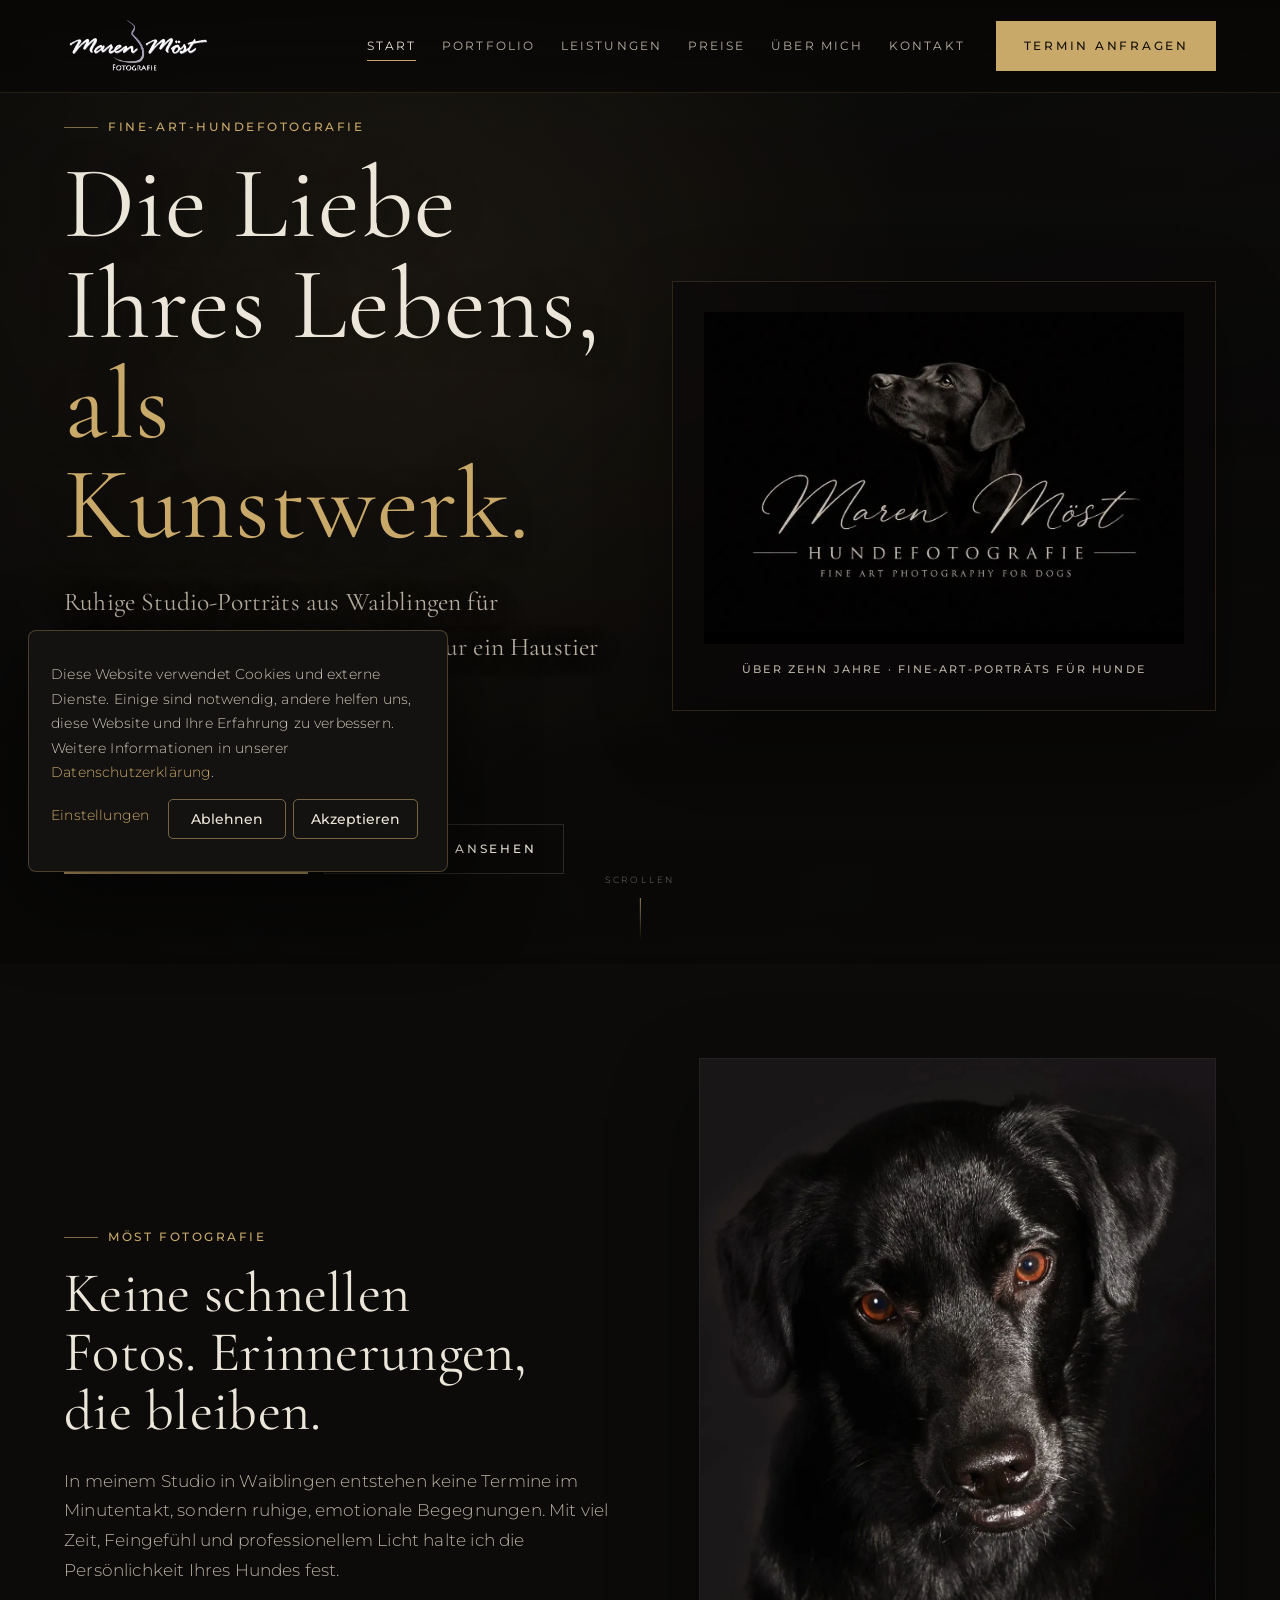
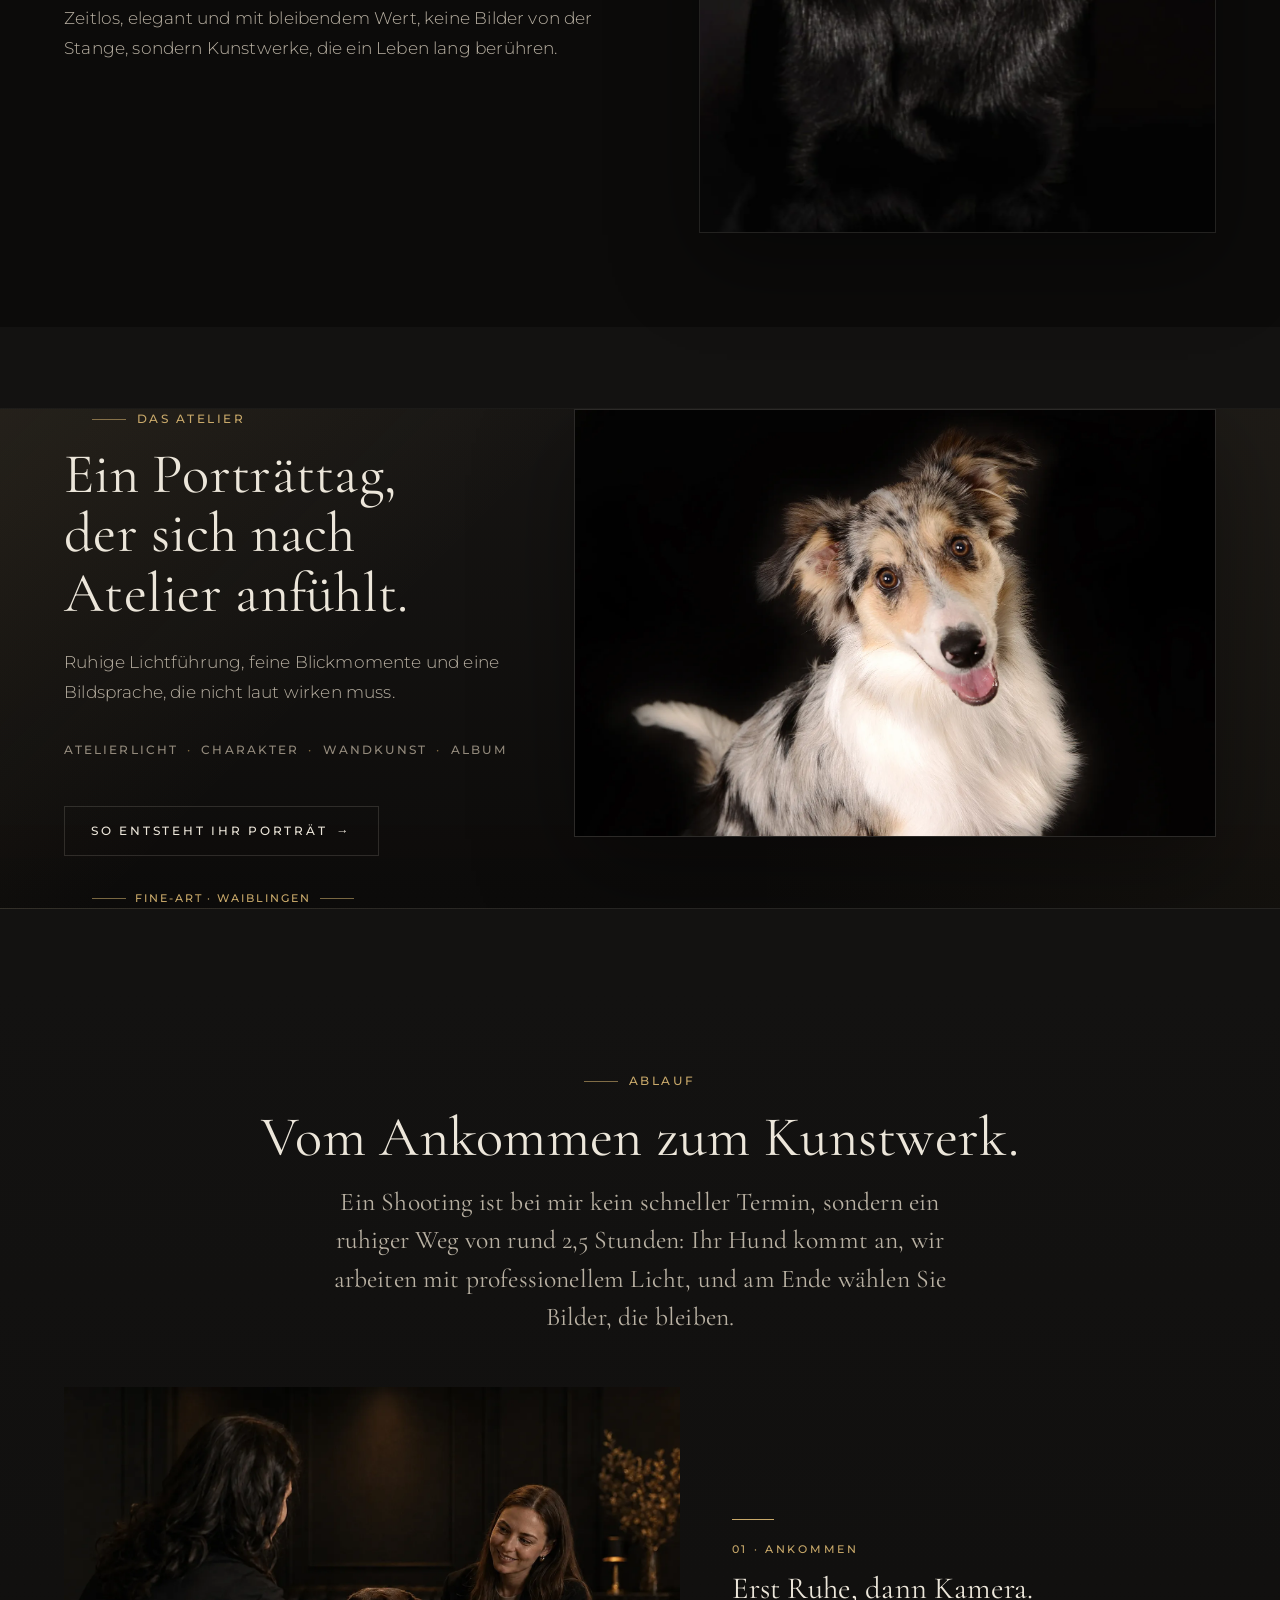
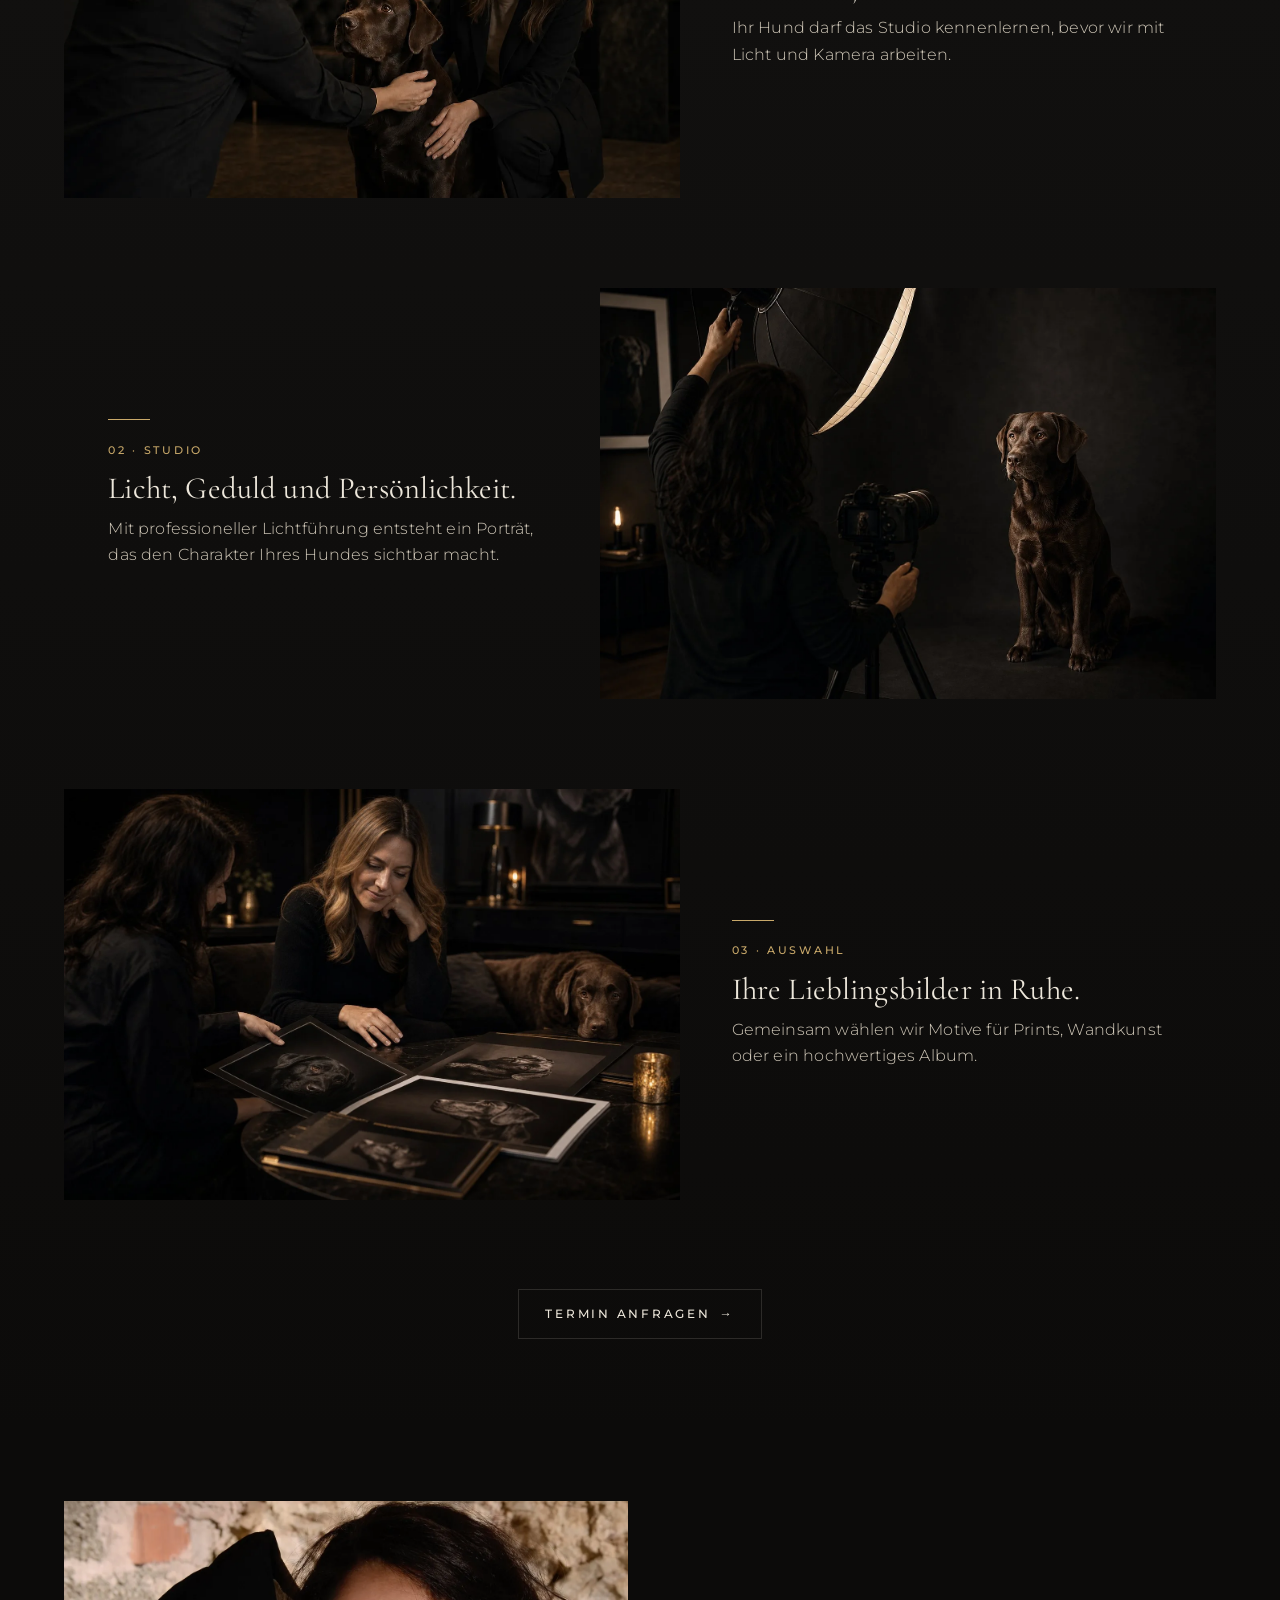
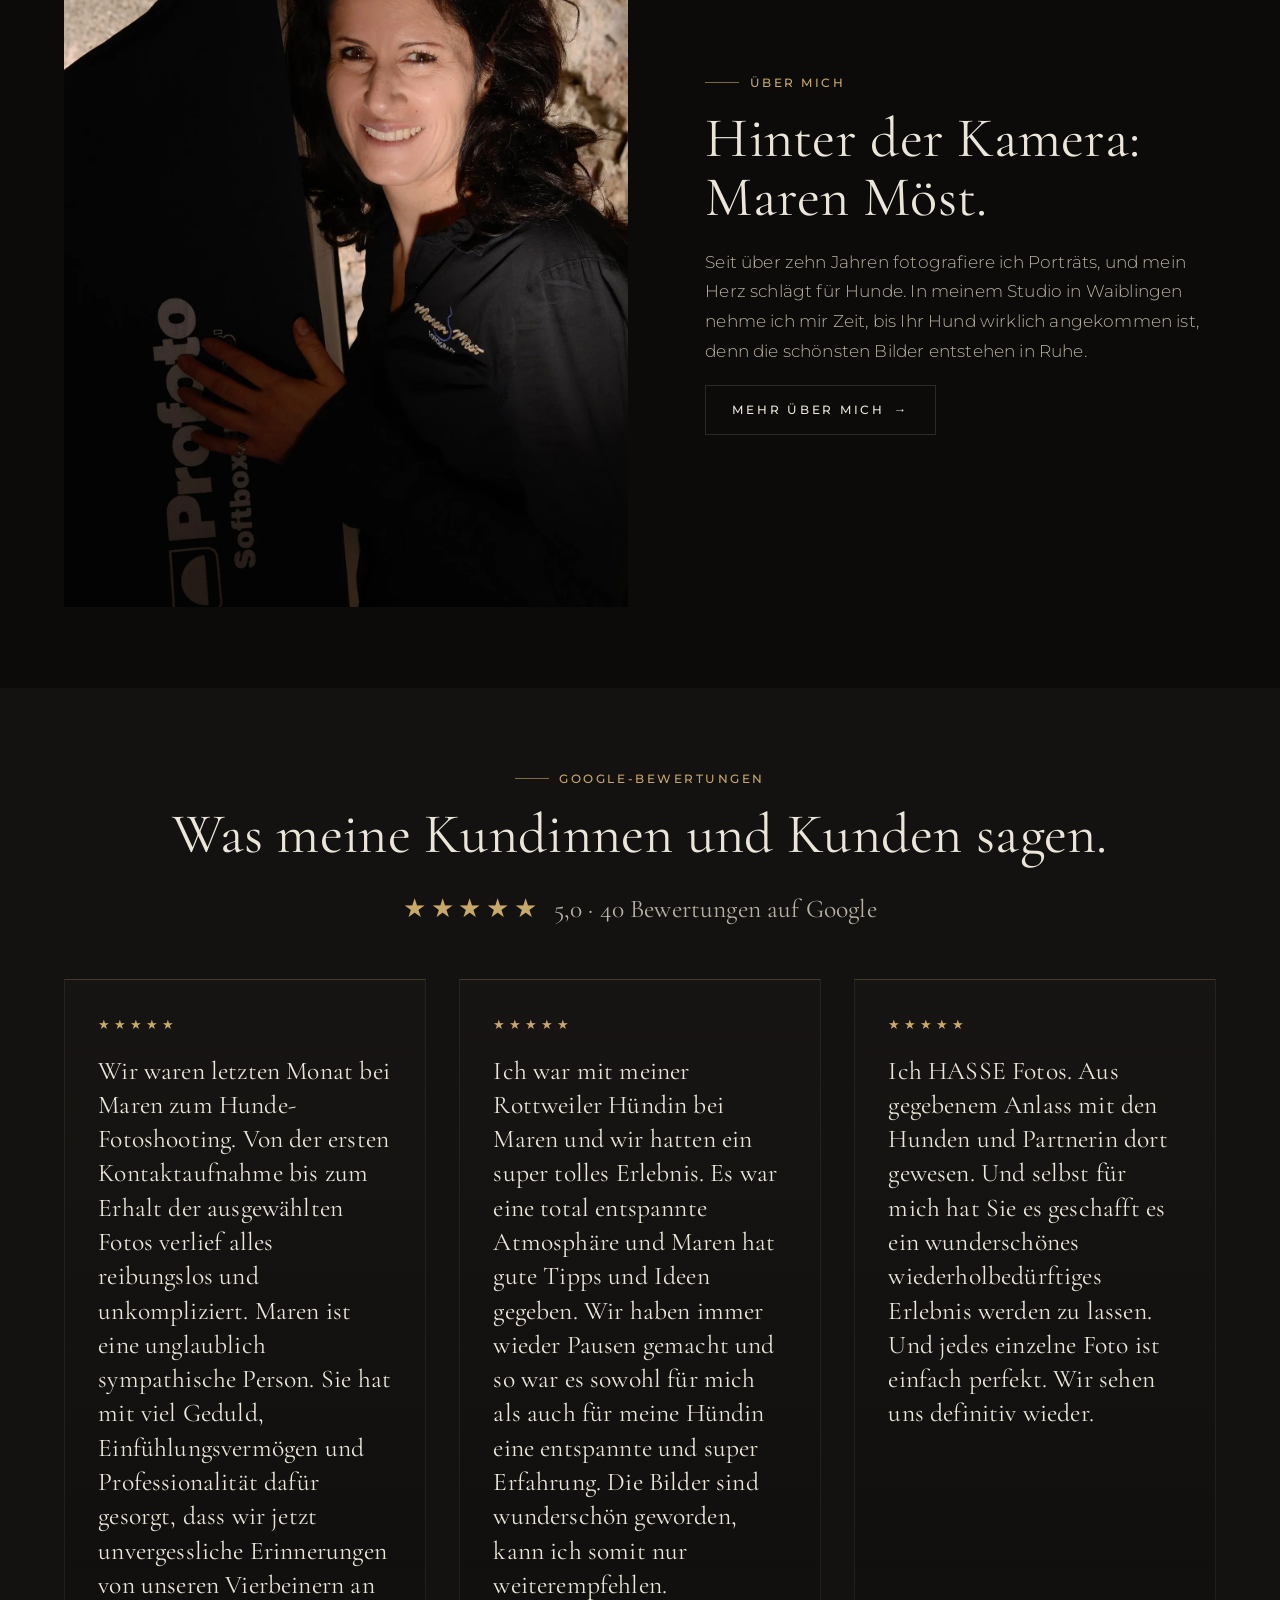
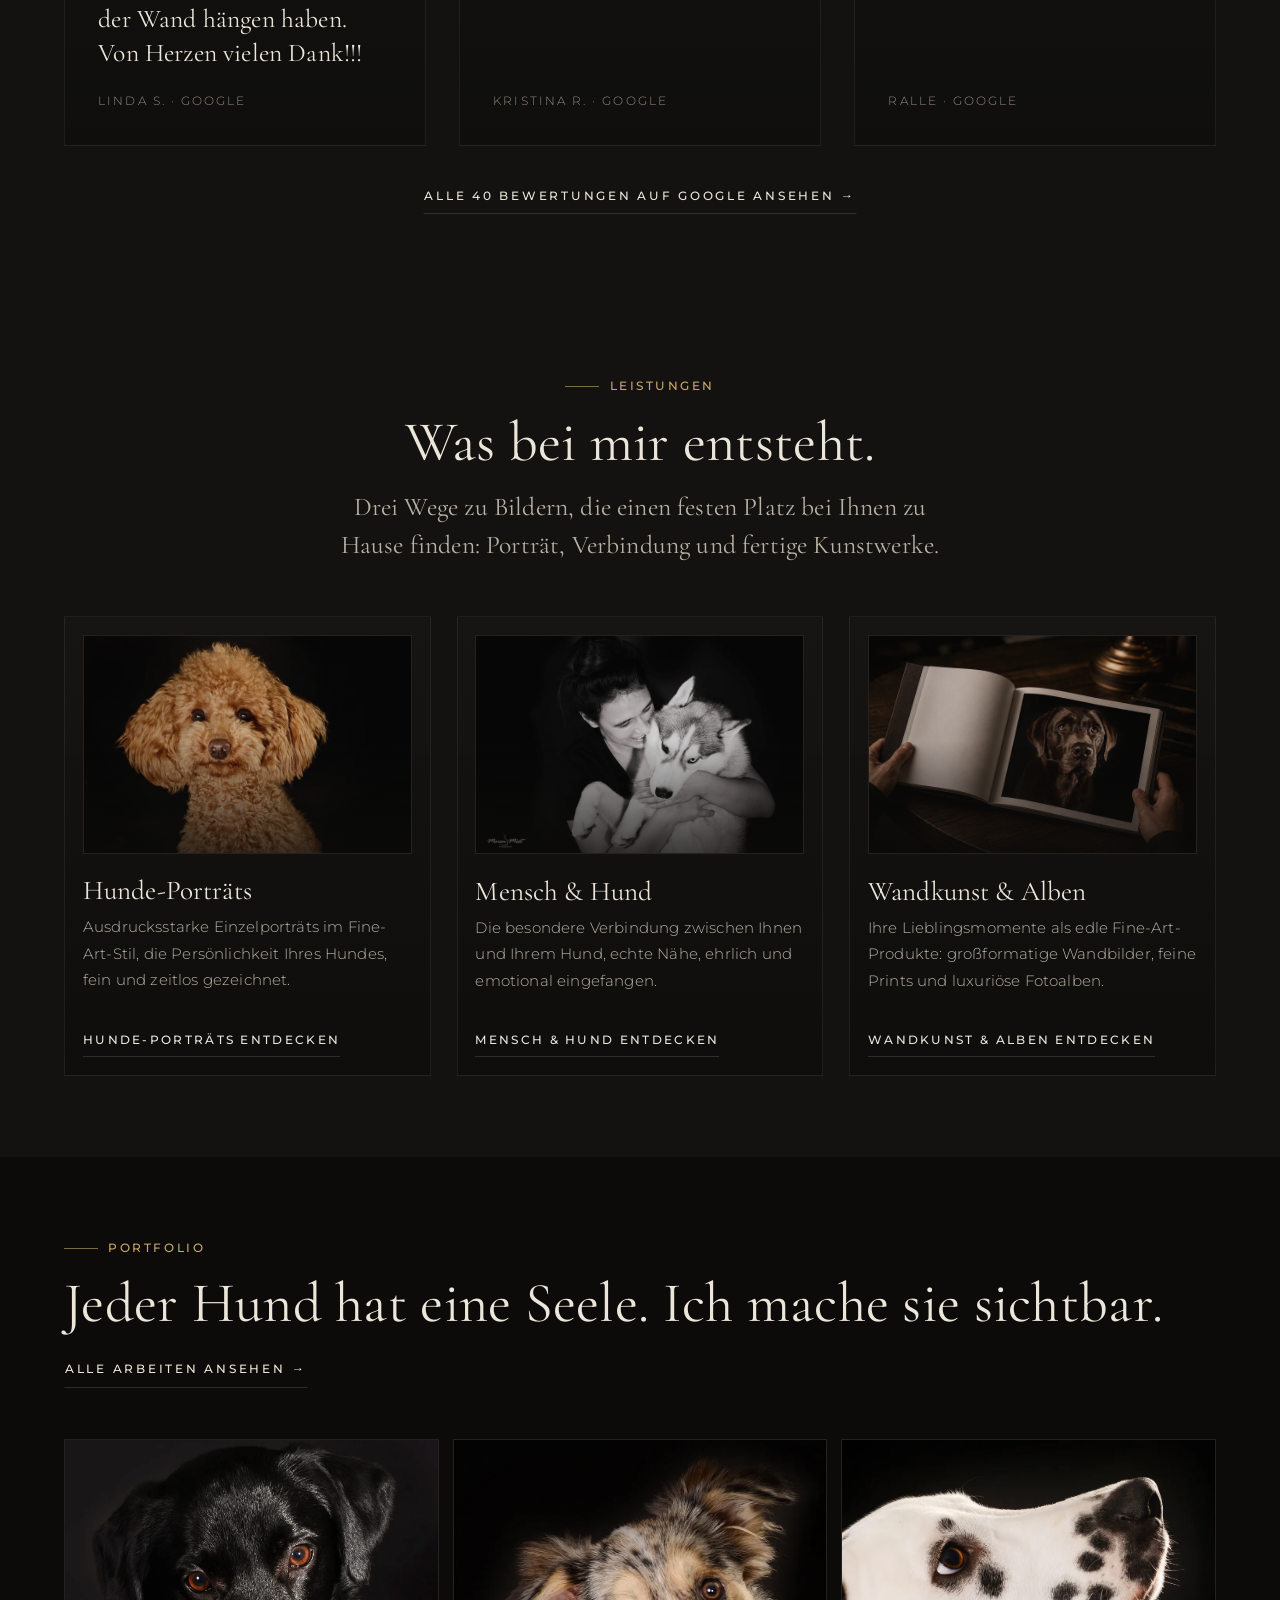
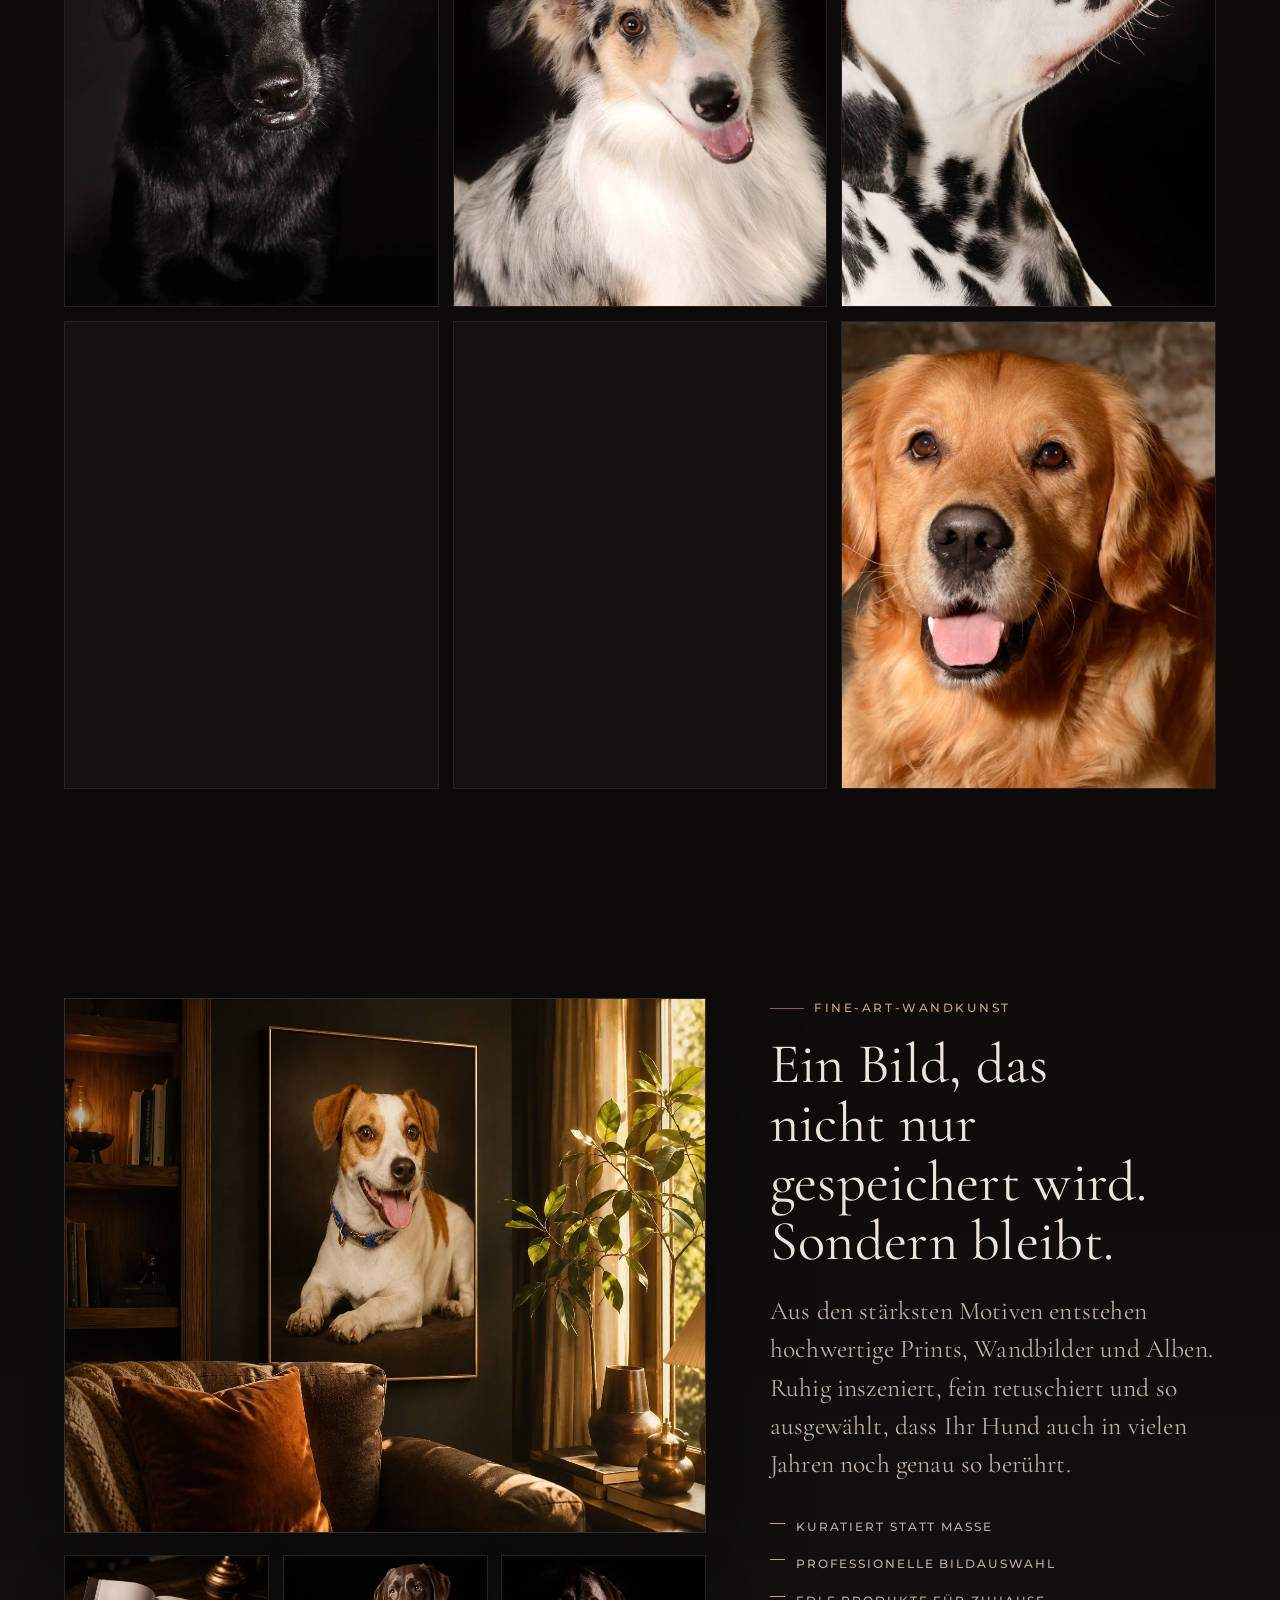
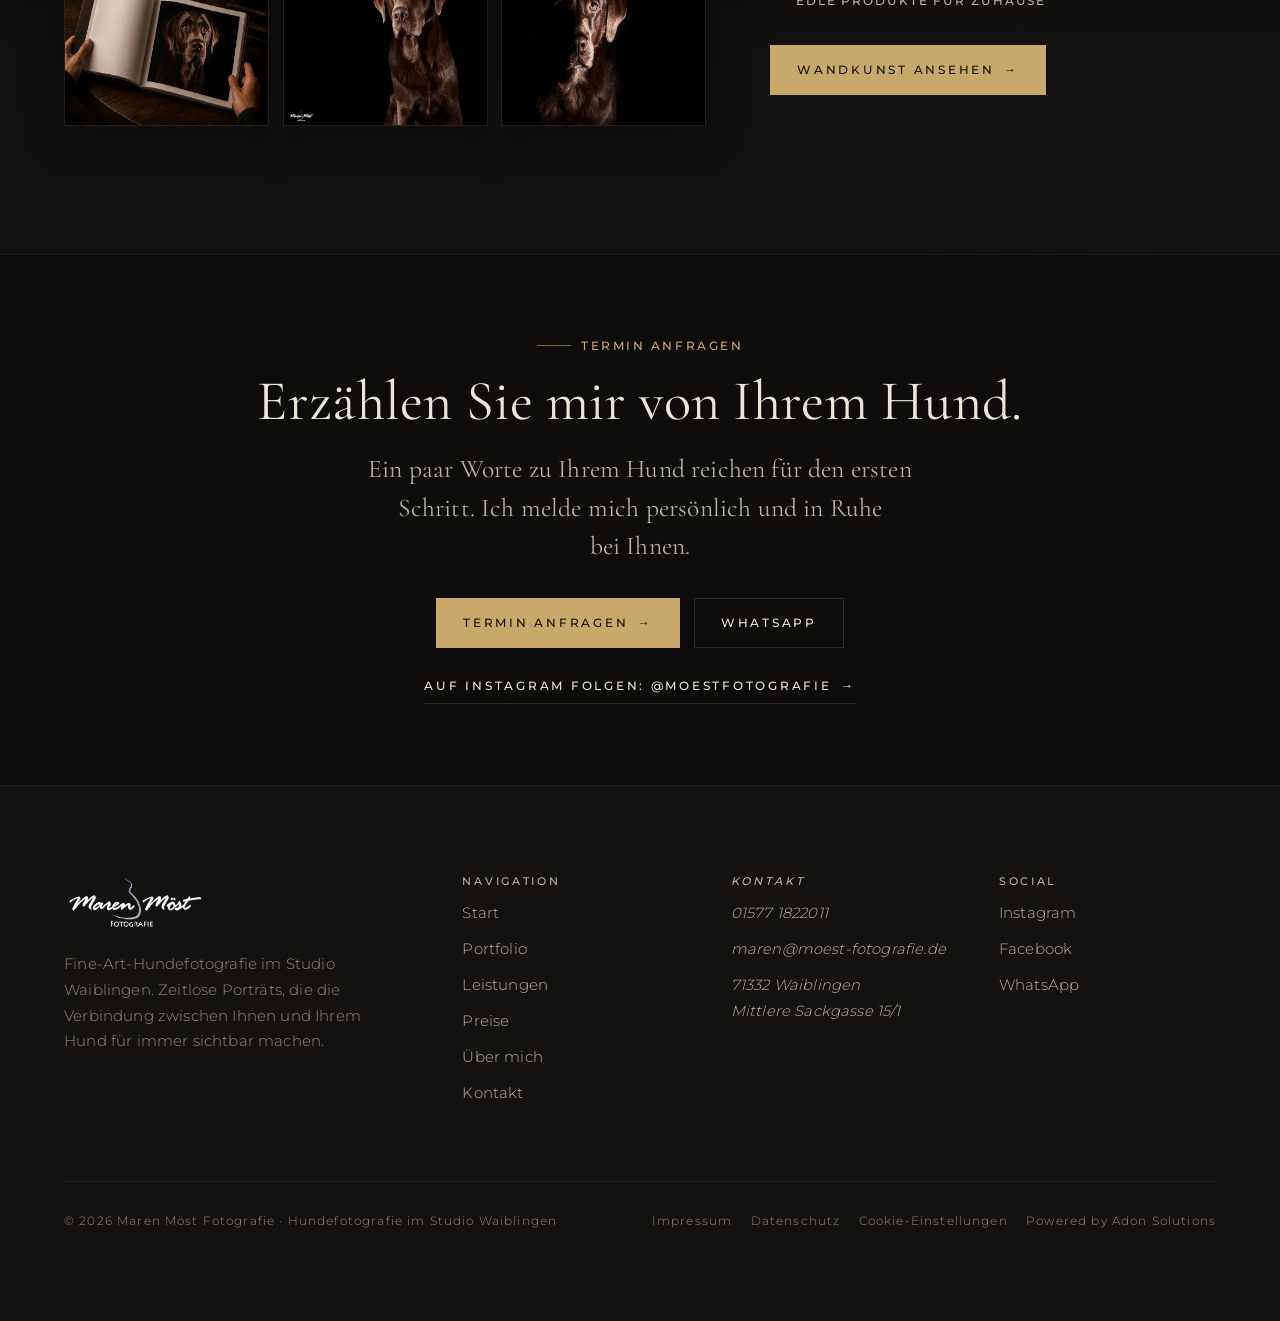
==== commit 5a96fa22: "Designer-Audit umgesetzt: Konsistenz Eyebrow/Seal-Einzug, CTA, Spacing, Wide-Layout Aus dem 5-Design" ====
--- a/index.html
+++ b/index.html
@@ -341,19 +341,15 @@
   </section>
 
   <section id="contact" class="section section--contact-cta" data-block="contact">
-    <div class="shell contact-cta" data-reveal>
-      <div>
-        <p class="label">Termin anfragen</p>
-        <h2 class="section-head__title">Erzählen Sie mir von <span class="accent">Ihrem Hund.</span></h2>
-      </div>
-      <div class="contact-cta__body">
-        <p class="section-head__text">Ein paar Worte zu Ihrem Hund reichen für den ersten Schritt. Ich melde mich persönlich und in Ruhe bei Ihnen.</p>
-        <div class="contact-cta__actions">
-          <a class="button button--primary" href="kontakt.html#online-buchen">Termin anfragen <span class="button__arrow" aria-hidden="true">→</span></a>
-          <a class="button button--ghost" href="https://wa.me/491772028979" target="_blank" rel="noopener noreferrer">WhatsApp</a>
-        </div>
-        <p class="contact-cta__social"><a class="button button--text" href="https://www.instagram.com/moestfotografie/" target="_blank" rel="noopener noreferrer">Auf Instagram folgen: @moestfotografie <span class="button__arrow" aria-hidden="true">→</span></a></p>
-      </div>
+    <div class="shell" style="text-align:center" data-reveal>
+      <p class="label label--center">Termin anfragen</p>
+      <h2 class="section-head__title">Erzählen Sie mir von <span class="accent">Ihrem Hund.</span></h2>
+      <p class="section-head__text" style="margin:1.2rem auto 0">Ein paar Worte zu Ihrem Hund reichen für den ersten Schritt. Ich melde mich persönlich und in Ruhe bei Ihnen.</p>
+      <div class="contact-cta__actions" style="justify-content:center;margin-top:2rem">
+        <a class="button button--primary" href="kontakt.html#online-buchen">Termin anfragen <span class="button__arrow" aria-hidden="true">→</span></a>
+        <a class="button button--ghost" href="https://wa.me/491772028979" target="_blank" rel="noopener noreferrer">WhatsApp</a>
+      </div>
+      <p class="contact-cta__social" style="margin-top:1.4rem"><a class="button button--text" href="https://www.instagram.com/moestfotografie/" target="_blank" rel="noopener noreferrer">Auf Instagram folgen: @moestfotografie <span class="button__arrow" aria-hidden="true">→</span></a></p>
     </div>
   </section>
 
--- a/css/styles.css
+++ b/css/styles.css
@@ -223,6 +223,15 @@
 #signature .lux-panel__foot{ display:flex; flex-direction:column; gap:clamp(22px,2.6vw,34px); margin-top:clamp(30px,3.6vw,48px); }
 #signature .lux-panel__foot .lux-panel__seal{ margin-top:0; }
 #signature .lux-panel__foot .button{ align-self:flex-start; }
+/* Editorialer Einzug für ALLE Statement-Panels (lux-panel): Eyebrow-Label + Seal vom H2-Anker
+   abgesetzt — index #signature, leistungen #signature, preise #artwork-value, blog #journal.
+   Nur 2-spaltig (Desktop); einspaltig (<760px) zurückgesetzt, sonst hängt es asymmetrisch. */
+.lux-panel__copy > .label{ margin-left:clamp(20px,2.2vw,36px); }
+.lux-panel__seal{ margin-left:clamp(20px,2.2vw,36px); }
+@media (max-width:759px){
+  .lux-panel__copy > .label,
+  .lux-panel__seal{ margin-left:0; }
+}
 @media (min-width:760px){
   #signature .lux-panel__grid{
     grid-template-columns:minmax(0,.82fr) minmax(0,1.18fr);
@@ -386,11 +395,13 @@
   -webkit-backdrop-filter:blur(8px);
 }
 .hero__brand-logo{ width:100%; height:auto; opacity:.96; }
-/* Desktop: Hero als 2 Spalten — Text links, Banner rechts (kein Hintergrundfoto) */
+/* Desktop: Hero als 2 Spalten — Text links, Banner rechts (kein Hintergrundfoto).
+   Gruppe zentriert auf ~Shell-Breite, damit auf breiten Screens kein großer Leerraum
+   in der Mitte entsteht. */
 @media (min-width:1025px){
-  .hero{ grid-template-columns:minmax(0,1fr) minmax(0,auto); align-items:center; gap:clamp(48px,5vw,100px); }
-  .hero__content{ max-width:600px; }
-  .hero__brand-card{ margin:0; justify-self:end; width:min(640px,42vw); }
+  .hero{ grid-template-columns:minmax(0,580px) minmax(0,600px); justify-content:center; align-items:center; gap:clamp(56px,5vw,96px); }
+  .hero__content{ max-width:580px; }
+  .hero__brand-card{ margin:0; width:100%; }
 }
 .hero__brand-card p{
   margin:1rem 0 0;
@@ -536,12 +547,12 @@
 .experience__foot{ margin-top:clamp(48px,7vw,90px); display:flex; justify-content:center; }
 
 /* services as detail rows (Leistungen) */
-.service-row{ display:grid; grid-template-columns:1fr; gap:28px; align-items:center; padding-block:clamp(40px,6vw,88px); border-top:1px solid var(--color-line); }
+.service-row{ display:grid; grid-template-columns:1fr; gap:28px; align-items:start; padding-block:clamp(40px,6vw,88px); border-top:1px solid var(--color-line); }
 .service-row:first-of-type{ border-top:0; }
 .service-row__title{ font-family:var(--font-display); font-size:clamp(1.9rem,3.2vw,2.8rem); margin-bottom:1rem; }
 .service-row__price{ margin-top:1.4rem; font-family:var(--font-display); font-style:italic; font-size:1.2rem; color:var(--color-accent); }
 /* "So läuft es ab" journey: slim hairline timeline with gold numerals — deliberately NOT cards (stays distinct from the Signature icon grid) */
-.journey{ list-style:none; margin:clamp(38px,5vw,60px) 0 0; padding:0; display:grid; gap:0; }
+.journey{ list-style:none; margin:clamp(12px,2vw,24px) 0 0; padding:0; display:grid; gap:0; }
 .journey__step{ padding:1.4rem 0; border-top:1px solid var(--color-line); }
 .journey__num{ display:block; font-family:var(--font-ui); font-size:.76rem; font-weight:500; letter-spacing:.24em; color:var(--color-accent); }
 .journey__title{ font-family:var(--font-display); font-weight:400; font-size:clamp(1.2rem,1.7vw,1.5rem); margin:.65rem 0 .35rem; }
@@ -758,7 +769,7 @@
 
 /* ── Section: prices ───────────────────────────────────────────── */
 .prices__grid{ display:grid; grid-template-columns:1fr; gap:clamp(16px,2vw,26px); align-items:stretch; }
-.price-card{ display:flex; flex-direction:column; min-width:0; padding:clamp(26px,2.6vw,38px) clamp(8px,1.5vw,22px); border-top:1px solid var(--color-line); transition:border-color .5s var(--ease); }
+.price-card{ display:flex; flex-direction:column; min-width:0; padding:clamp(26px,2.6vw,38px) clamp(16px,1.5vw,22px); border-top:1px solid var(--color-line); transition:border-color .5s var(--ease); }
 .price-card:hover{ border-top-color:rgba(201,169,106,.5); }
 .price-card--featured{ border-top-color:var(--color-accent); background:linear-gradient(180deg, rgba(201,169,106,.06), transparent 60%); }
 .price-card__name{ font-family:var(--font-display); font-size:1.6rem; }
@@ -849,7 +860,7 @@
   display:grid; gap:1px; margin-top:clamp(22px,3vw,36px);
   border:1px solid var(--color-line-soft); background:var(--color-line-soft);
 }
-.contact-reassurance__item{ background:var(--color-bg); padding:18px; }
+.contact-reassurance__item{ background:var(--color-bg); padding:clamp(16px,2vw,24px); }
 .contact-reassurance__title{ display:block; color:var(--color-accent); font-size:.68rem; font-weight:500; letter-spacing:.18em; text-transform:uppercase; margin-bottom:.4em; }
 .contact-reassurance__text{ color:var(--color-ink-soft); margin:0; font-size:.88rem; }
 .contact__map{ grid-column:1 / -1; }
@@ -1033,9 +1044,9 @@
     position:static; left:auto; bottom:auto;
     width:100%; margin-top:clamp(14px,1.8vw,22px);
   }
-  .section--artwork{ padding-block:clamp(92px,12vw,178px); }
+  .section--artwork{ padding-block:clamp(72px,10vw,150px); }
   .blog__grid{ grid-template-columns:repeat(3,1fr); }
-  .service-row{ grid-template-columns:1fr 1fr; gap:clamp(30px,5vw,80px); }
+  .service-row{ grid-template-columns:1fr 1fr; gap:clamp(30px,4vw,60px); }
   .service-row--reverse .service-row__body{ order:2; }
   /* .contact & .contact-cta bleiben auf Tablet 1-spaltig; 2-spaltig erst ≥1024 —
      verhindert 768-Overflow (contact-cta) und die zu schmale 141px-Kontaktspalte (kontakt) */
@@ -1057,9 +1068,9 @@
 }
 @media (min-width:1024px){
   .prices__grid{ grid-template-columns:repeat(3,minmax(0,1fr)); }
-  .contact{ grid-template-columns:1.1fr .9fr; }
+  .contact{ grid-template-columns:1.25fr .75fr; }
   .contact-cta{ grid-template-columns:minmax(0,1fr) minmax(340px,.8fr); }
-  .experience__grid{ max-width:1180px; margin-inline:auto; gap:clamp(64px,7vw,104px); }
+  .experience__grid{ margin-inline:auto; gap:clamp(64px,7vw,104px); }
   /* CHECKERBOARD — image + text peers in ONE row, alternating L/R, both halves filled.
      Caption is TOP-anchored (align-items:start) so a short caption never floats in
      the tall 3:2 column. Mass comes from the gold number + hairline, not centering. */
